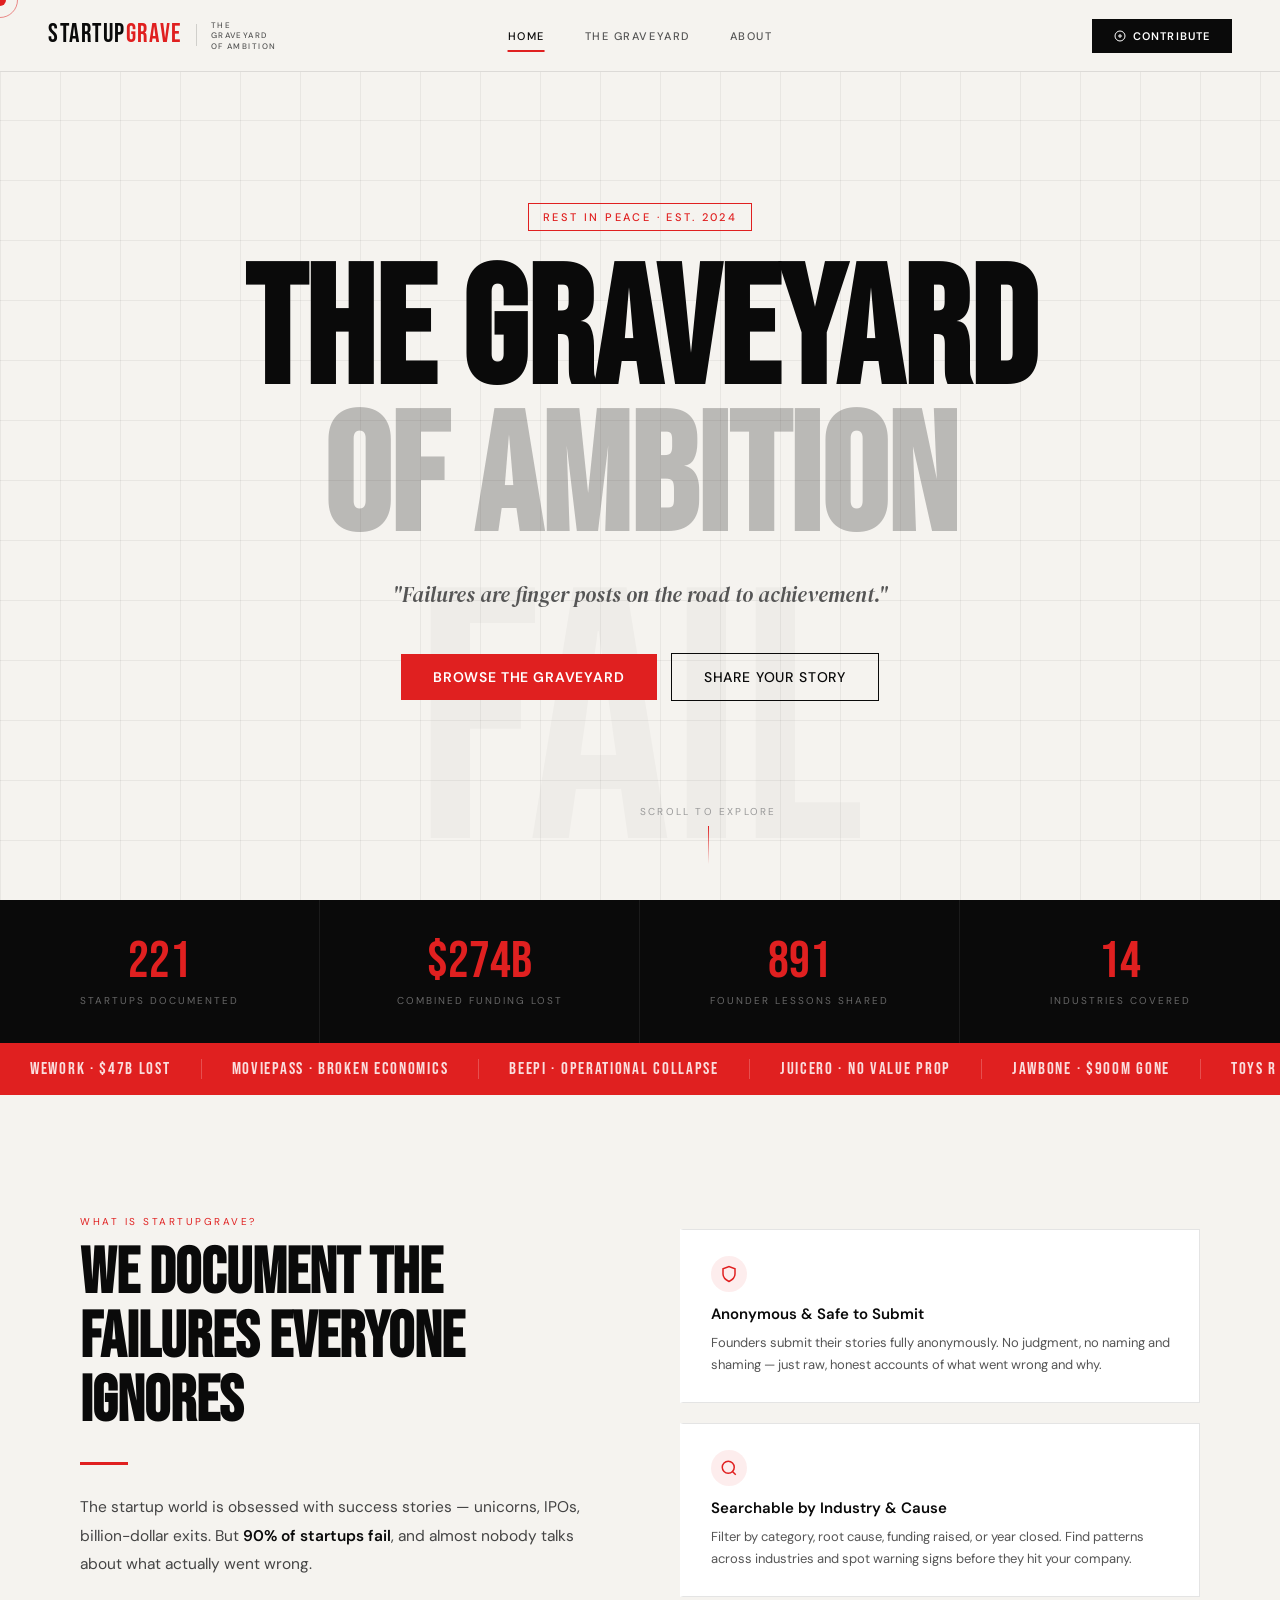
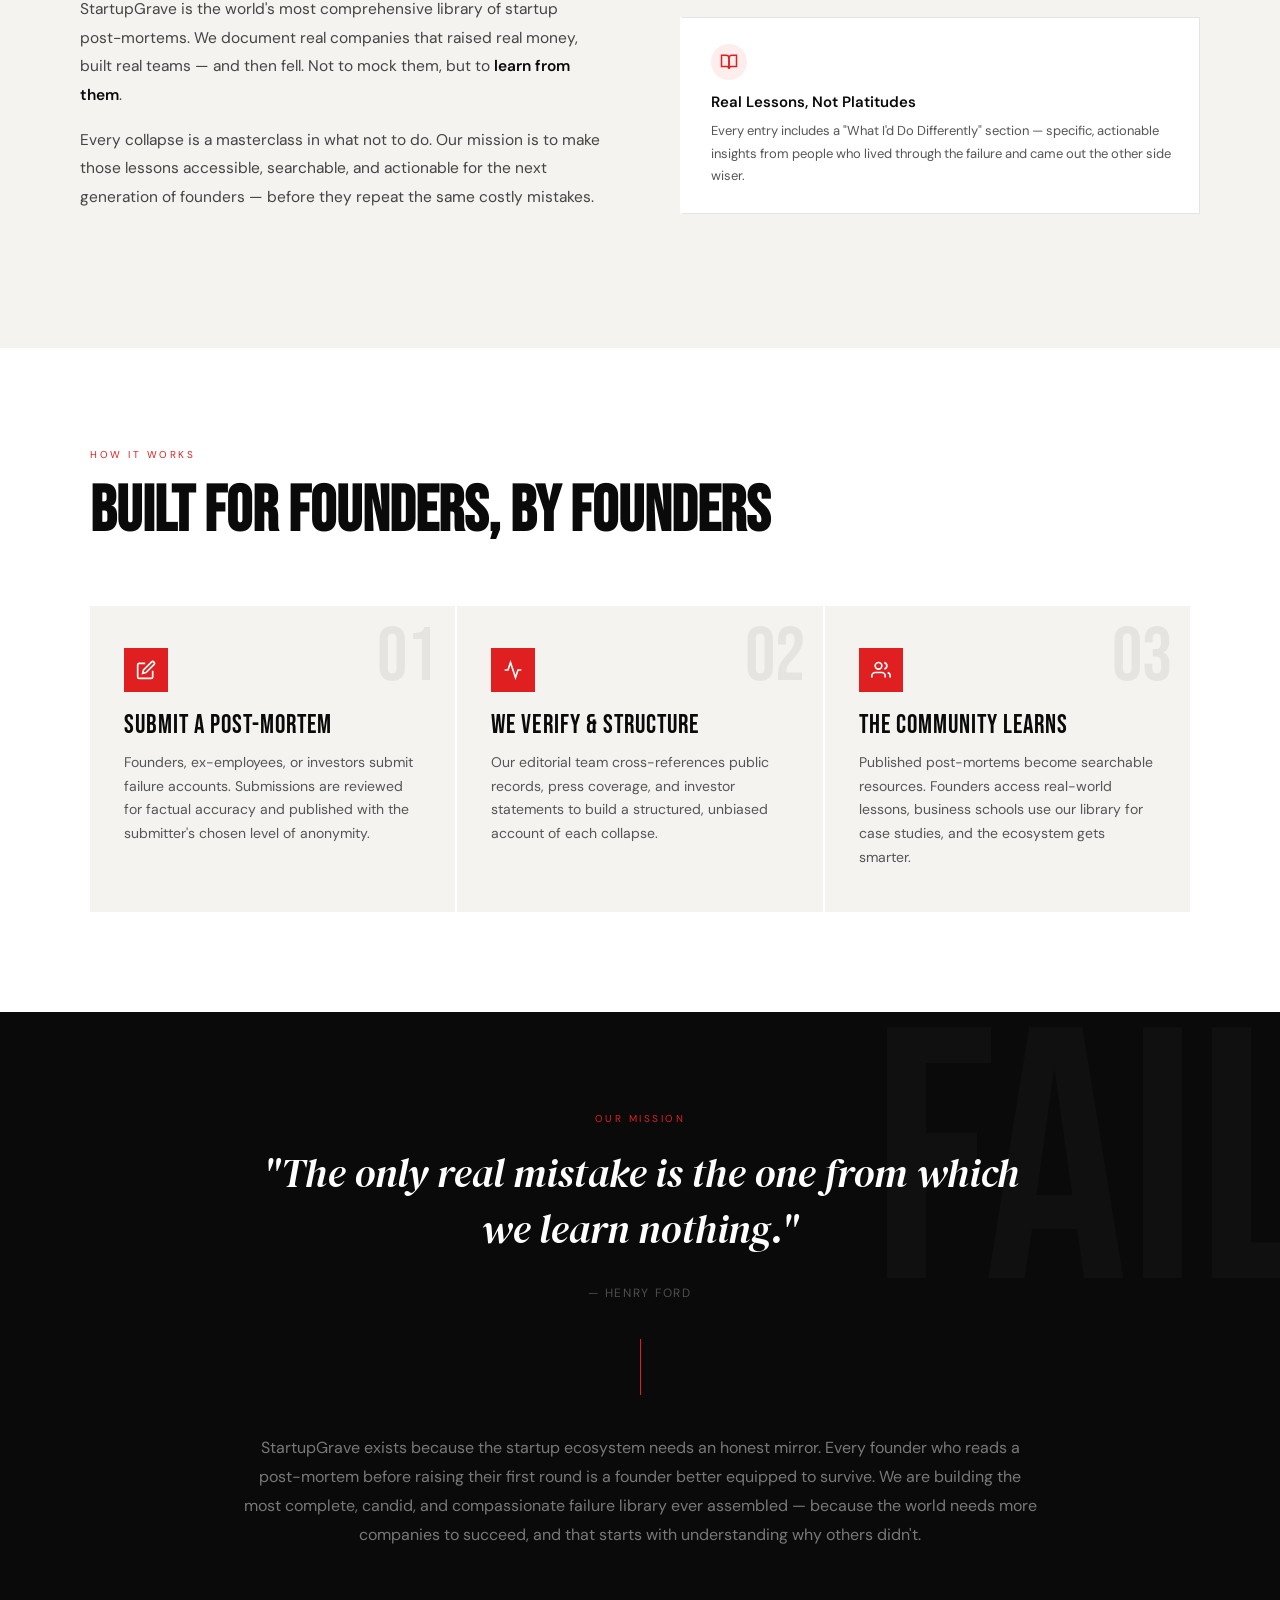
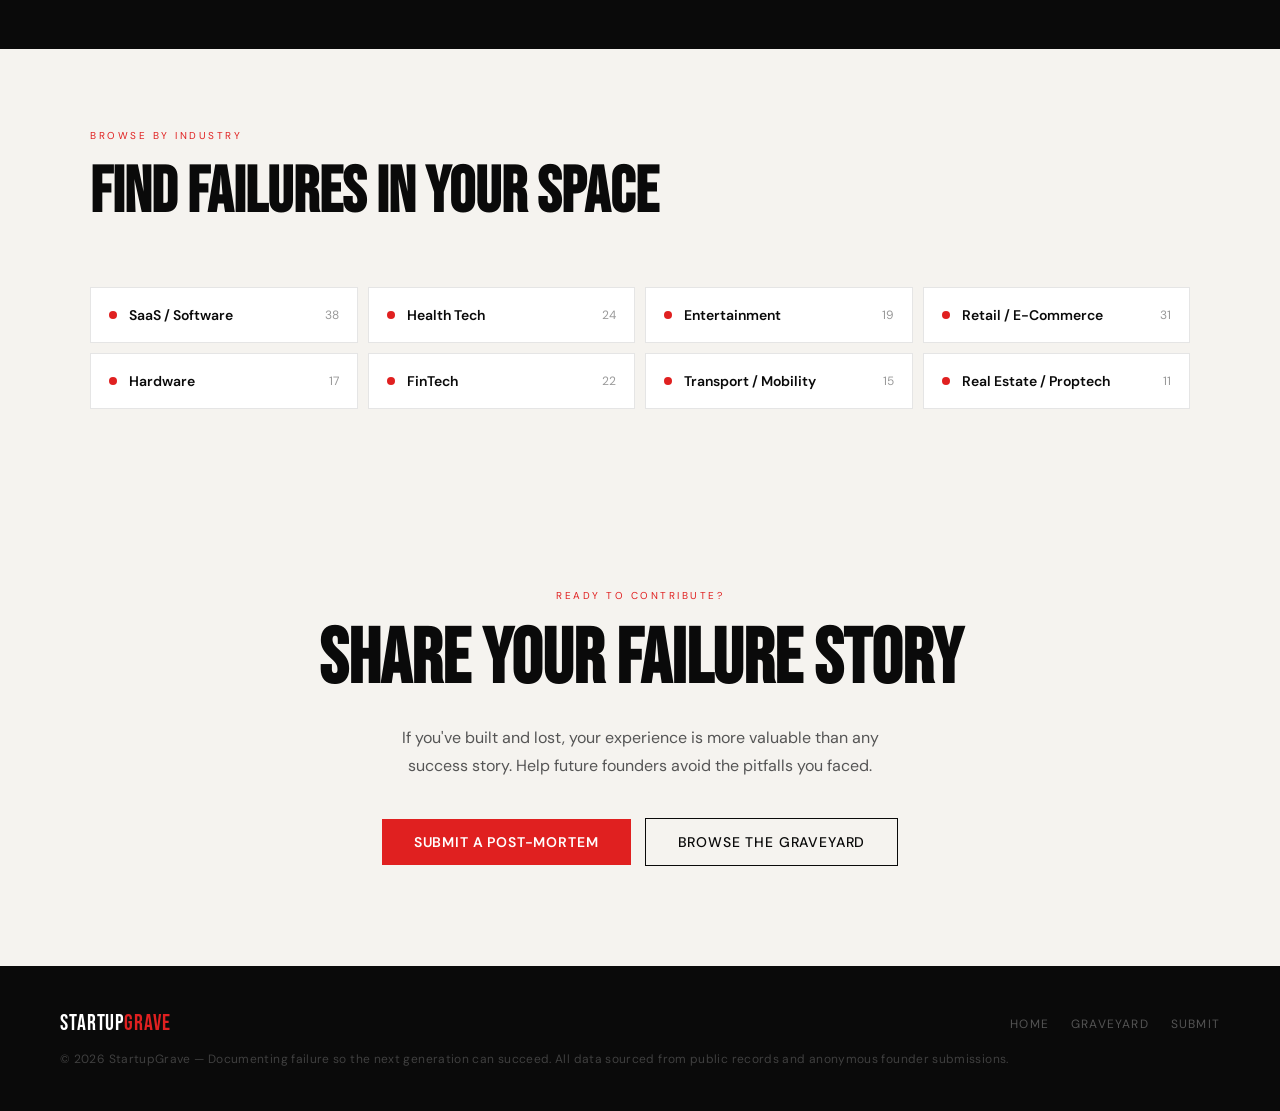
==== Testing.html @ d7c0521e "just a test commit" ====
<!-- this is testing file , this is not a actual project file code -->
<!DOCTYPE html>
<html lang="en">
<head>
<meta charset="UTF-8">
<meta name="viewport" content="width=device-width, initial-scale=1.0">
<title >StartupGrave — The Graveyard of Ambition</title>
<link rel="preconnect" href="https://fonts.googleapis.com">
<link href="https://fonts.googleapis.com/css2?family=Bebas+Neue&family=DM+Serif+Display:ital@0;1&family=DM+Sans:ital,wght@0,300;0,400;0,500;0,600;1,400&family=Syne:wght@400;600;700;800&display=swap" rel="stylesheet">
<link rel="stylesheet" href="styles.css">
</head>
<body>
<div class="cursor" id="cursor"></div>
<div class="cursor-ring" id="cursorRing"></div>

<!-- NAV OVERLAY (full-screen menu) -->
<div class="nav-overlay" id="navOverlay">
  <div class="nav-overlay-inner" style="display:grid;grid-template-columns:1fr 1fr;gap:60px;padding:100px 60px 60px;">
    <div>
      <div class="nav-overlay-links">
        <button class="nav-overlay-link active-overlay" id="navOverlayHome" onclick="navigate('home');toggleMenu()">
          <span class="nav-overlay-link-num">01</span>Home
        </button>
        <button class="nav-overlay-link" id="navOverlayGraveyard" onclick="navigate('graveyard');toggleMenu()">
          <span class="nav-overlay-link-num">02</span>The Graveyard
        </button>
        <button class="nav-overlay-link" id="navOverlayAbout" onclick="navigate('about');toggleMenu()">
          <span class="nav-overlay-link-num">03</span>About
        </button>
        <button class="nav-overlay-link" onclick="openModal();toggleMenu()">
          <span class="nav-overlay-link-num">04</span>Contribute
        </button>
      </div>
      <div class="nav-overlay-bottom" style="margin-top:40px;border-top:1px solid rgba(255,255,255,.06);padding-top:28px;flex-direction:column;align-items:flex-start;gap:16px;">
        <span class="nav-overlay-tagline">The Graveyard of Ambition · Est. 2024</span>
        <button class="nav-overlay-cta" onclick="openModal();toggleMenu()">
          <svg viewBox="0 0 24 24" stroke-width="2" width="12" height="12" fill="none" stroke="white"><circle cx="12" cy="12" r="10"/><line x1="12" y1="8" x2="12" y2="16"/><line x1="8" y1="12" x2="16" y2="12"/></svg>
          Submit a Startup
        </button>
      </div>
    </div>
    <div style="padding-top:8px;">
      <div style="font-size:9px;letter-spacing:.24em;text-transform:uppercase;color:rgba(255,255,255,.22);margin-bottom:16px;padding-bottom:10px;border-bottom:1px solid rgba(255,255,255,.06);">
        Recently Buried
      </div>
      <div id="navOverlayStartupList" style="display:flex;flex-direction:column;gap:0;"></div>
    </div>
  </div>
  <div class="nav-overlay-brand">STARTUP<br>GRAVE</div>
</div>

<!-- NAV -->
<nav id="mainNav">
  <a class="nav-logo" href="#" onclick="navigate('home');return false;">
    <div class="nav-logo-wordmark">
      <span class="wm-startup">STARTUP</span><span class="wm-grave">GRAVE</span>
    </div>
    <div class="nav-logo-sep"></div>
    <span class="nav-logo-sub">The Graveyard<br>of Ambition</span>
  </a>
  <div class="nav-links">
    <button class="nav-link active-nav" id="navHome" onclick="navigate('home')">Home</button>
    <button class="nav-link" id="navGraveyard" onclick="navigate('graveyard')">The Graveyard</button>
    <button class="nav-link" id="navAbout" onclick="navigate('about')">About</button>
  </div>
  <div class="nav-right">
    <button class="nav-cta" onclick="openModal()">
      <svg viewBox="0 0 24 24" stroke-width="2"><circle cx="12" cy="12" r="10"/><line x1="12" y1="8" x2="12" y2="16"/><line x1="8" y1="12" x2="16" y2="12"/></svg>
      Contribute
    </button>
    <button class="nav-hamburger" id="navHamburger" onclick="toggleMenu()">
      <span></span><span></span><span></span>
    </button>
  </div>
</nav>

<!-- ═══════════ HOME ═══════════ -->
<div id="home-page" class="page active">
  <section class="home-hero">
    <div class="hero-ghost">FAIL</div>
    <div class="hero-eyebrow">Rest in Peace · Est. 2024</div>
    <h1 class="hero-title">The Graveyard<br><span class="dim">of Ambition</span></h1>
    <p class="hero-subtitle">"Failures are finger posts on the road to achievement."</p>
    <div class="hero-cta-row">
      <button class="btn-primary" onclick="navigate('graveyard')">Browse the Graveyard</button>
      <button class="btn-secondary" onclick="openModal()">Share Your Story</button>
    </div>
    <div class="hero-scroll">
      <span>Scroll to explore</span>
      <div class="scroll-line"></div>
    </div>
  </section>

  <div class="stats-bar">
    <div class="stat-item"><div class="stat-num" id="c1">0</div><div class="stat-label">Startups Documented</div></div>
    <div class="stat-item"><div class="stat-num" id="c2">$0B</div><div class="stat-label">Combined Funding Lost</div></div>
    <div class="stat-item"><div class="stat-num" id="c3">0</div><div class="stat-label">Founder Lessons Shared</div></div>
    <div class="stat-item"><div class="stat-num" id="c4">0</div><div class="stat-label">Industries Covered</div></div>
  </div>

  <div class="marquee-section"><div class="marquee-track" id="marqueeTrack"></div></div>

  <section class="about-section">
    <div class="about-left">
      <div class="about-label">What is StartupGrave?</div>
      <h2 class="about-heading">We Document the Failures Everyone Ignores</h2>
      <div class="about-divider"></div>
      <div class="about-body">
        <p>The startup world is obsessed with success stories — unicorns, IPOs, billion-dollar exits. But <strong>90% of startups fail</strong>, and almost nobody talks about what actually went wrong.</p>
        <p>StartupGrave is the world's most comprehensive library of startup post-mortems. We document real companies that raised real money, built real teams — and then fell. Not to mock them, but to <strong>learn from them</strong>.</p>
        <p>Every collapse is a masterclass in what not to do. Our mission is to make those lessons accessible, searchable, and actionable for the next generation of founders — before they repeat the same costly mistakes.</p>
      </div>
    </div>
    <div class="about-right">
      <div class="about-card">
        <div class="about-card-icon"><svg viewBox="0 0 24 24" stroke-width="2"><path d="M12 22s8-4 8-10V5l-8-3-8 3v7c0 6 8 10 8 10z"/></svg></div>
        <div class="about-card-title">Anonymous &amp; Safe to Submit</div>
        <div class="about-card-text">Founders submit their stories fully anonymously. No judgment, no naming and shaming — just raw, honest accounts of what went wrong and why.</div>
      </div>
      <div class="about-card">
        <div class="about-card-icon"><svg viewBox="0 0 24 24" stroke-width="2"><circle cx="11" cy="11" r="8"/><line x1="21" y1="21" x2="16.65" y2="16.65"/></svg></div>
        <div class="about-card-title">Searchable by Industry &amp; Cause</div>
        <div class="about-card-text">Filter by category, root cause, funding raised, or year closed. Find patterns across industries and spot warning signs before they hit your company.</div>
      </div>
      <div class="about-card">
        <div class="about-card-icon"><svg viewBox="0 0 24 24" stroke-width="2"><path d="M2 3h6a4 4 0 014 4v14a3 3 0 00-3-3H2z"/><path d="M22 3h-6a4 4 0 00-4 4v14a3 3 0 013-3h7z"/></svg></div>
        <div class="about-card-title">Real Lessons, Not Platitudes</div>
        <div class="about-card-text">Every entry includes a "What I'd Do Differently" section — specific, actionable insights from people who lived through the failure and came out the other side wiser.</div>
      </div>
    </div>
  </section>

  <section class="how-section">
    <div class="how-inner">
      <div class="section-label">How It Works</div>
      <h2 class="section-title">Built for Founders, by Founders</h2>
      <div class="how-grid">
        <div class="how-step">
          <div class="how-step-num">01</div>
          <div class="how-step-icon"><svg viewBox="0 0 24 24" stroke-width="2"><path d="M11 4H4a2 2 0 00-2 2v14a2 2 0 002 2h14a2 2 0 002-2v-7"/><path d="M18.5 2.5a2.121 2.121 0 013 3L12 15l-4 1 1-4 9.5-9.5z"/></svg></div>
          <div class="how-step-title">Submit a Post-Mortem</div>
          <div class="how-step-text">Founders, ex-employees, or investors submit failure accounts. Submissions are reviewed for factual accuracy and published with the submitter's chosen level of anonymity.</div>
        </div>
        <div class="how-step">
          <div class="how-step-num">02</div>
          <div class="how-step-icon"><svg viewBox="0 0 24 24" stroke-width="2"><polyline points="22 12 18 12 15 21 9 3 6 12 2 12"/></svg></div>
          <div class="how-step-title">We Verify &amp; Structure</div>
          <div class="how-step-text">Our editorial team cross-references public records, press coverage, and investor statements to build a structured, unbiased account of each collapse.</div>
        </div>
        <div class="how-step">
          <div class="how-step-num">03</div>
          <div class="how-step-icon"><svg viewBox="0 0 24 24" stroke-width="2"><path d="M17 21v-2a4 4 0 00-4-4H5a4 4 0 00-4 4v2"/><circle cx="9" cy="7" r="4"/><path d="M23 21v-2a4 4 0 00-3-3.87M16 3.13a4 4 0 010 7.75"/></svg></div>
          <div class="how-step-title">The Community Learns</div>
          <div class="how-step-text">Published post-mortems become searchable resources. Founders access real-world lessons, business schools use our library for case studies, and the ecosystem gets smarter.</div>
        </div>
      </div>
    </div>
  </section>

  <section class="mission-section">
    <div class="mission-inner">
      <div class="mission-eyebrow">Our Mission</div>
      <p class="mission-quote">"The only real mistake is the one from which we learn nothing."</p>
      <div class="mission-attr">— Henry Ford</div>
      <div class="mission-divider"></div>
      <p class="mission-body">StartupGrave exists because the startup ecosystem needs an honest mirror. Every founder who reads a post-mortem before raising their first round is a founder better equipped to survive. We are building the most complete, candid, and compassionate failure library ever assembled — because the world needs more companies to succeed, and that starts with understanding why others didn't.</p>
    </div>
  </section>

  <section class="categories-section">
    <div class="categories-inner">
      <div class="section-label">Browse by Industry</div>
      <h2 class="section-title">Find Failures In Your Space</h2>
      <div class="categories-grid">
        <div class="cat-pill" onclick="navigate('graveyard','SaaS')"><div class="cat-dot"></div><div class="cat-pill-name">SaaS / Software</div><div class="cat-pill-count">38</div></div>
        <div class="cat-pill" onclick="navigate('graveyard','Health')"><div class="cat-dot"></div><div class="cat-pill-name">Health Tech</div><div class="cat-pill-count">24</div></div>
        <div class="cat-pill" onclick="navigate('graveyard','Entertainment')"><div class="cat-dot"></div><div class="cat-pill-name">Entertainment</div><div class="cat-pill-count">19</div></div>
        <div class="cat-pill" onclick="navigate('graveyard','Retail')"><div class="cat-dot"></div><div class="cat-pill-name">Retail / E-Commerce</div><div class="cat-pill-count">31</div></div>
        <div class="cat-pill" onclick="navigate('graveyard','Hardware')"><div class="cat-dot"></div><div class="cat-pill-name">Hardware</div><div class="cat-pill-count">17</div></div>
        <div class="cat-pill" onclick="navigate('graveyard','Finance')"><div class="cat-dot"></div><div class="cat-pill-name">FinTech</div><div class="cat-pill-count">22</div></div>
        <div class="cat-pill" onclick="navigate('graveyard','Transport')"><div class="cat-dot"></div><div class="cat-pill-name">Transport / Mobility</div><div class="cat-pill-count">15</div></div>
        <div class="cat-pill" onclick="navigate('graveyard','Real Estate')"><div class="cat-dot"></div><div class="cat-pill-name">Real Estate / Proptech</div><div class="cat-pill-count">11</div></div>
      </div>
    </div>
  </section>

  <section class="home-cta-section">
    <div class="section-label">Ready to Contribute?</div>
    <h2 class="home-cta-title">Share Your Failure Story</h2>
    <p class="home-cta-sub">If you've built and lost, your experience is more valuable than any success story. Help future founders avoid the pitfalls you faced.</p>
    <div class="home-cta-buttons">
      <button class="btn-primary" onclick="openModal()">Submit a Post-Mortem</button>
      <button class="btn-secondary" onclick="navigate('graveyard')">Browse the Graveyard</button>
    </div>
  </section>

  <footer>
    <div class="footer-logo">STARTUP<span>GRAVE</span></div>
    <div class="footer-links">
      <button class="footer-link" onclick="navigate('home')">Home</button>
      <button class="footer-link" onclick="navigate('graveyard')">Graveyard</button>
      <button class="footer-link" onclick="openModal()">Submit</button>
    </div>
    <div class="footer-copy">© 2026 StartupGrave — Documenting failure so the next generation can succeed. All data sourced from public records and anonymous founder submissions.</div>
  </footer>
</div>

<!-- ═══════════ GRAVEYARD ═══════════ -->
<div id="graveyard-page" class="page">
  <div class="graveyard-hero">
    <div class="gh-inner">
      <div class="gh-eyebrow">The Archive</div>
      <h1 class="gh-title">THE GRAVEYARD</h1>
    </div>
    <!-- Search & Filter floated right inside hero -->
    <div style="position:absolute;bottom:32px;right:60px;display:flex;align-items:center;gap:12px;z-index:2;">
      <div class="search-box" style="background:rgba(255,255,255,.07);border-color:rgba(255,255,255,.12);min-width:240px;">
        <svg viewBox="0 0 24 24" stroke-width="2" style="stroke:rgba(255,255,255,.3)"><circle cx="11" cy="11" r="8"/><line x1="21" y1="21" x2="16.65" y2="16.65"/></svg>
        <input type="text" placeholder="Search company, cause…" id="searchInput" oninput="filterCards()" style="color:white;" >
      </div>
      <select class="filter-select" id="categoryFilter" onchange="filterCards()" style="background:#1a1a1a;color:rgba(255,255,255,.7);border-color:rgba(255,255,255,.12);">
        <option value="">All Categories</option>
        <option value="Real Estate">Real Estate</option>
        <option value="Entertainment">Entertainment</option>
        <option value="Automotive">Automotive</option>
        <option value="Hardware">Hardware</option>
        <option value="Health">Health Tech</option>
        <option value="Retail">Retail</option>
        <option value="Transport">Transport</option>
        <option value="Finance">Finance</option>
        <option value="SaaS">SaaS</option>
        <option value="Social">Social Media</option>
        <option value="Food">Food Tech</option>
      </select>
      <span class="result-count" id="resultCount" style="color:rgba(255,255,255,.35);">Showing 18 entries</span>
    </div>
  </div>

  <!-- TWO-COL LIST -->
  <div class="gy-list-outer" id="graveyardListOuter">
    <!-- Rendered by JS -->
  </div>

  <footer>
    <div class="footer-logo">STARTUP<span>GRAVE</span></div>
    <div class="footer-links">
      <button class="footer-link" onclick="navigate('home')">Home</button>
      <button class="footer-link" onclick="navigate('graveyard')">Graveyard</button>
      <button class="footer-link" onclick="openModal()">Submit</button>
    </div>
    <div class="footer-copy">© 2026 StartupGrave.</div>
  </footer>
</div>

<!-- ═══════════ ABOUT ═══════════ -->
<div id="about-page" class="page">

  <!-- HERO -->
  <section class="ab-hero">
    <div class="ab-hero-grid"></div>
    <div class="ab-hero-glow"></div>
    <div class="ab-hero-ghost">FAIL</div>
    <div class="ab-hero-content">
      <div class="ab-hero-eyebrow">Est. 2024 · Open Archive</div>
      <h1 class="ab-hero-title">ABOUT<br><span class="ab-dim">STARTUP</span><br>GRAVE</h1>
      <p class="ab-hero-sub">"The graveyard of ambition is also the library of wisdom. Every failure contains a lesson no business school will teach you."</p>
      <div class="ab-hero-divider"></div>
    </div>
  </section>

  <!-- MISSION -->
  <section>
    <div class="ab-mission">
      <div class="ab-mission-left">
        <div class="ab-mission-label">Our Mission</div>
        <h2 class="ab-mission-title">WHY WE DOCUMENT FAILURE</h2>
        <div class="ab-mission-bar"></div>
        <div class="ab-mission-text">
          <p>Every year, thousands of startups raise hundreds of millions of dollars, hire brilliant people, and pursue audacious visions — and then quietly disappear. Their stories are told in press releases and post-mortems that vanish into the internet, leaving the next generation of founders to repeat the same fatal mistakes.</p>
          <p><strong>StartupGrave exists to change that.</strong> We believe that failure is the most undervalued asset in the startup ecosystem. The lessons embedded in each collapse — the governance failures, the unit economics blindspots, the timing miscalculations — are worth more than any MBA curriculum.</p>
          <p>We are not here to mock the fallen. We are here to honour them with the only tribute that matters: <strong>making sure their mistakes are never repeated.</strong></p>
        </div>
      </div>
      <div class="ab-mission-right">
        <div class="ab-mission-card" id="abmc-1">
          <div class="ab-mc-icon"><svg viewBox="0 0 24 24"><path d="M22 11.08V12a10 10 0 11-5.93-9.14"/><polyline points="22 4 12 14.01 9 11.01"/></svg></div>
          <div class="ab-mc-title">Radical Transparency</div>
          <div class="ab-mc-text">We publish what really happened — not the sanitised version. Real mistakes, real consequences, real lessons.</div>
        </div>
        <div class="ab-mission-card" id="abmc-2">
          <div class="ab-mc-icon"><svg viewBox="0 0 24 24"><path d="M12 22s8-4 8-10V5l-8-3-8 3v7c0 6 8 10 8 10z"/></svg></div>
          <div class="ab-mc-title">Anonymity First</div>
          <div class="ab-mc-text">Founders, employees and investors can submit stories completely anonymously. No names, no blame — just truth.</div>
        </div>
        <div class="ab-mission-card" id="abmc-3">
          <div class="ab-mc-icon"><svg viewBox="0 0 24 24"><circle cx="12" cy="12" r="10"/><line x1="2" y1="12" x2="22" y2="12"/><path d="M12 2a15.3 15.3 0 010 20M12 2a15.3 15.3 0 000 20"/></svg></div>
          <div class="ab-mc-title">Open to All</div>
          <div class="ab-mc-text">This archive belongs to the founder community. Free to read, free to contribute, forever.</div>
        </div>
      </div>
    </div>
  </section>

  <!-- NUMBERS -->
  <section class="ab-numbers">
    <div class="ab-numbers-inner">
      <div class="ab-numbers-header">
        <div class="ab-numbers-eyebrow">The Scale of Failure</div>
        <div class="ab-numbers-title">The Graveyard in Numbers</div>
      </div>
      <div class="ab-numbers-grid">
        <div class="ab-num-card" id="abnum-1">
          <div class="ab-num-value" id="abN1">0</div>
          <div class="ab-num-label">Companies Documented</div>
          <div class="ab-num-sub">and counting</div>
        </div>
        <div class="ab-num-card" id="abnum-2">
          <div class="ab-num-value">$<span id="abN2">0</span>B</div>
          <div class="ab-num-label">Combined Capital Lost</div>
          <div class="ab-num-sub">investor & founder capital</div>
        </div>
        <div class="ab-num-card" id="abnum-3">
          <div class="ab-num-value" id="abN3">0</div>
          <div class="ab-num-label">Lessons Extracted</div>
          <div class="ab-num-sub">from every postmortem</div>
        </div>
        <div class="ab-num-card" id="abnum-4">
          <div class="ab-num-value" id="abN4">0</div>
          <div class="ab-num-label">Industries Covered</div>
          <div class="ab-num-sub">from SaaS to hardware</div>
        </div>
      </div>
    </div>
  </section>

  <!-- HOW IT WORKS -->
  <section class="ab-how">
    <div class="ab-how-inner">
      <div class="ab-how-header">
        <div class="ab-how-eyebrow">The Process</div>
        <div class="ab-how-title">How We Work</div>
      </div>
      <div class="ab-how-grid">
        <div class="ab-how-step" id="abhow-1">
          <div class="ab-how-step-num">01</div>
          <div class="ab-how-step-icon"><svg viewBox="0 0 24 24"><path d="M11 4H4a2 2 0 00-2 2v14a2 2 0 002 2h14a2 2 0 002-2v-7"/><path d="M18.5 2.5a2.121 2.121 0 013 3L12 15l-4 1 1-4 9.5-9.5z"/></svg></div>
          <div class="ab-how-step-title">Submit a Story</div>
          <div class="ab-how-step-text">Founders, employees, and investors submit failure stories through our anonymous intake form. No attribution required — only honesty.</div>
        </div>
        <div class="ab-how-step" id="abhow-2">
          <div class="ab-how-step-num">02</div>
          <div class="ab-how-step-icon"><svg viewBox="0 0 24 24"><circle cx="11" cy="11" r="8"/><line x1="21" y1="21" x2="16.65" y2="16.65"/></svg></div>
          <div class="ab-how-step-title">Research & Verify</div>
          <div class="ab-how-step-text">We cross-reference submissions against public records, SEC filings, news archives, and court documents to build an accurate picture.</div>
        </div>
        <div class="ab-how-step" id="abhow-3">
          <div class="ab-how-step-num">03</div>
          <div class="ab-how-step-icon"><svg viewBox="0 0 24 24"><path d="M17 21v-2a4 4 0 00-4-4H5a4 4 0 00-4 4v2"/><circle cx="9" cy="7" r="4"/><path d="M23 21v-2a4 4 0 00-3-3.87M16 3.13a4 4 0 010 7.75"/></svg></div>
          <div class="ab-how-step-title">Publish & Preserve</div>
          <div class="ab-how-step-text">Every entry is structured around The Hype, The Mistake, and What I'd Do Differently — so every lesson is extractable and actionable.</div>
        </div>
      </div>
    </div>
  </section>

  <!-- MANIFESTO -->
  <section class="ab-manifesto">
    <div class="ab-manifesto-inner">
      <div class="ab-manifesto-eyebrow">The Manifesto</div>
      <div class="ab-manifesto-quote" id="abManifesto1">
        "Failures are finger posts on the road to achievement. Every headstone in this graveyard marks a path someone walked so you don't have to walk it blindly."
      </div>
      <div class="ab-manifesto-divider"></div>
      <div class="ab-manifesto-body" id="abManifesto2">
        We live in a culture that celebrates the unicorn and erases the carcass. TechCrunch writes about the billion-dollar raise; nobody writes the obituary. <strong>We write the obituary.</strong> Not to punish those who tried, but because every cautionary tale is worth more than a thousand success stories to the next founder staring at a pitch deck at midnight. The startup graveyard is not a place of shame. <strong>It is a library. Use it.</strong>
      </div>
    </div>
  </section>

  <!-- VALUES -->
  <section class="ab-values">
    <div class="ab-values-inner">
      <div class="ab-values-header">
        <div>
          <div class="ab-values-eyebrow">What We Stand For</div>
          <div class="ab-values-title">Our Values</div>
        </div>
      </div>
      <div class="ab-values-grid">
        <div class="ab-value-item" id="abval-1">
          <div class="ab-value-num">01</div>
          <div class="ab-value-content">
            <div class="ab-value-title">Failure Is Data</div>
            <div class="ab-value-text">Every collapse contains signal. We treat each failure as a structured dataset — extracting root causes, patterns, and preventable decisions that others can learn from.</div>
          </div>
        </div>
        <div class="ab-value-item" id="abval-2">
          <div class="ab-value-num">02</div>
          <div class="ab-value-content">
            <div class="ab-value-title">No Shame, Only Lessons</div>
            <div class="ab-value-text">We never mock the fallen. Trying and failing is the most honourable thing a founder can do. We document without judgement and preserve without malice.</div>
          </div>
        </div>
        <div class="ab-value-item" id="abval-3">
          <div class="ab-value-num">03</div>
          <div class="ab-value-content">
            <div class="ab-value-title">Radical Honesty</div>
            <div class="ab-value-text">Sanitised post-mortems help nobody. We push past the press release narrative to the actual sequence of decisions that led to the end. Uncomfortable truths included.</div>
          </div>
        </div>
        <div class="ab-value-item" id="abval-4">
          <div class="ab-value-num">04</div>
          <div class="ab-value-content">
            <div class="ab-value-title">Community Owned</div>
            <div class="ab-value-text">This archive is built by the community it serves. Founders, operators, and investors who lived through these stories are its most important contributors.</div>
          </div>
        </div>
      </div>
    </div>
  </section>

  <!-- CTA -->
  <section class="ab-cta">
    <div class="ab-cta-eyebrow">Join the Archive</div>
    <h2 class="ab-cta-title" id="abCta">KNOW A<br>STORY?</h2>
    <p class="ab-cta-sub">Every failure deserves to be documented. Submit anonymously and help the next generation of founders learn before they burn.</p>
    <div class="ab-cta-buttons">
      <button class="btn-primary" onclick="openModal()">Submit a Failure</button>
      <button class="btn-secondary" onclick="navigate('graveyard')">Browse the Graveyard</button>
    </div>
  </section>

  <footer>
    <div class="footer-logo">STARTUP<span>GRAVE</span></div>
    <div class="footer-links">
      <button class="footer-link" onclick="navigate('home')">Home</button>
      <button class="footer-link" onclick="navigate('graveyard')">Graveyard</button>
      <button class="footer-link" onclick="navigate('about')">About</button>
    </div>
    <div class="footer-copy">© 2026 StartupGrave.</div>
  </footer>
</div>

<!-- ═══════════ DETAIL ═══════════ -->
<div id="detail-page" class="page">
  <div id="detail-progress"></div>
  <div id="detailHero"></div>
  <div id="detailBody"></div>
  <section class="dh-related" id="detailRelated" style="display:none"></section>
  <footer>
    <div class="footer-logo">STARTUP<span>GRAVE</span></div>
    <div class="footer-links">
      <button class="footer-link" onclick="navigate('home')">Home</button>
      <button class="footer-link" onclick="navigate('graveyard')">Graveyard</button>
      <button class="footer-link" onclick="openModal()">Submit</button>
    </div>
    <div class="footer-copy">© 2026 StartupGrave — Documenting failure so the next generation can succeed.</div>
  </footer>
</div>

<!-- MODAL -->
<div class="modal-overlay" id="modalOverlay" onclick="closeModalOut(event)">
  <div class="modal">
    <button class="modal-close" onclick="closeModal()">✕</button>
    <div class="modal-eyebrow">Anonymous · Verified · Published</div>
    <h2 class="modal-title">Submit a Failure</h2>
    <p class="modal-sub">Help the next generation of founders learn. All submissions can be fully anonymous.</p>
    <div class="form-group"><label class="form-label">Company Name</label><input type="text" class="form-input" placeholder="e.g. MyCoolStartup"></div>
    <div class="form-group"><label class="form-label">Industry</label>
      <select class="form-input"><option>Select category…</option><option>SaaS / Software</option><option>E-Commerce</option><option>Health Tech</option><option>FinTech</option><option>Hardware</option><option>Consumer</option><option>Other</option></select>
    </div>
    <div class="form-group"><label class="form-label">Founded → Closed</label><input type="text" class="form-input" placeholder="e.g. 2018 — 2022"></div>
    <div class="form-group"><label class="form-label">The Hype — What did you promise?</label><textarea class="form-textarea" placeholder="What was the vision?"></textarea></div>
    <div class="form-group"><label class="form-label">The Mistake — What went wrong?</label><textarea class="form-textarea" placeholder="What were the critical errors?"></textarea></div>
    <div class="form-group"><label class="form-label">What I'd Do Differently</label><textarea class="form-textarea" placeholder="Your wisdom for the next founder…"></textarea></div>
    <div class="form-group"><label class="form-anon"><input type="checkbox" checked> Submit anonymously</label></div>
    <button class="form-submit" onclick="submitForm()">Submit to the Graveyard</button>
  </div>
</div>
<script src="script.js"></script>
</body>
</html>
<!-- git commit test comment mann -->
---- styles.css ----
*,
*::before,
*::after {
    margin: 0;
    padding: 0;
    box-sizing: border-box;
}

:root {
    --red: #E02020;
    --black: #0A0A0A;
    --charcoal: #1E1E1E;
    --gray-dark: #2A2A2A;
    --gray: #555;
    --gray-light: #999;
    --off-white: #F5F3EF;
    --white: #FFFFFF;
    --border: rgba(0, 0, 0, 0.1);
}

html {
    scroll-behavior: smooth;
}

body {
    font-family: 'DM Sans', sans-serif;
    background: var(--off-white);
    color: var(--black);
    overflow-x: hidden;
    cursor: none;
}

/* CURSOR */
.cursor {
    position: fixed;
    width: 12px;
    height: 12px;
    background: var(--red);
    border-radius: 50%;
    pointer-events: none;
    z-index: 9999;
    transform: translate(-50%, -50%);
    transition: width .2s, height .2s;
}

.cursor-ring {
    position: fixed;
    width: 36px;
    height: 36px;
    border: 1.5px solid var(--red);
    border-radius: 50%;
    pointer-events: none;
    z-index: 9998;
    transform: translate(-50%, -50%);
    opacity: .5;
    transition: width .3s, height .3s, opacity .3s;
}

.cursor.hovered {
    width: 8px;
    height: 8px;
}

.cursor-ring.hovered {
    width: 52px;
    height: 52px;
    opacity: .22;
}

/* PAGES */
.page {
    display: none;
    min-height: 100vh;
}

.page.active {
    display: block;
}

.page-enter {
    animation: pgIn .6s cubic-bezier(.16, 1, .3, 1) forwards;
}

.page-exit {
    animation: pgOut .32s ease forwards;
}

@keyframes pgIn {
    from {
        opacity: 0;
        transform: translateY(26px)
    }

    to {
        opacity: 1;
        transform: translateY(0)
    }
}

@keyframes pgOut {
    from {
        opacity: 1;
        transform: translateY(0)
    }

    to {
        opacity: 0;
        transform: translateY(-14px)
    }
}

@keyframes fadeUp {
    from {
        opacity: 0;
        transform: translateY(20px)
    }

    to {
        opacity: 1;
        transform: translateY(0)
    }
}

@keyframes cardIn {
    from {
        opacity: 0;
        transform: translateY(16px)
    }

    to {
        opacity: 1;
        transform: translateY(0)
    }
}

/* NAV */
nav {
    position: fixed;
    top: 0;
    left: 0;
    right: 0;
    z-index: 200;
    height: 72px;
    padding: 0 48px;
    display: flex;
    align-items: center;
    justify-content: space-between;
    background: rgba(245, 243, 239, .97);
    backdrop-filter: blur(24px);
    border-bottom: 1px solid var(--border);
    transition: background 0.3s, box-shadow 0.3s;
}

nav.scrolled {
    box-shadow: 0 4px 32px rgba(0, 0, 0, .07);
}

/* LOGO */
.nav-logo {
    display: flex;
    align-items: center;
    gap: 0;
    text-decoration: none;
    cursor: none;
}

.nav-logo-wordmark {
    display: flex;
    align-items: baseline;
    gap: 0;
    font-family: 'Bebas Neue', sans-serif;
    font-size: 26px;
    letter-spacing: .06em;
    line-height: 1;
}

.nav-logo-wordmark .wm-startup {
    color: var(--black);
}

.nav-logo-wordmark .wm-grave {
    color: var(--red);
}

.nav-logo-sep {
    width: 1px;
    height: 22px;
    background: rgba(0, 0, 0, .15);
    margin: 0 14px;
    align-self: center;
}

.nav-logo-sub {
    font-size: 8px;
    letter-spacing: .18em;
    text-transform: uppercase;
    color: var(--gray);
    font-family: 'DM Sans', sans-serif;
    font-weight: 500;
    line-height: 1.3;
    max-width: 80px;
}

/* CENTER NAV LINKS */
.nav-links {
    display: flex;
    align-items: center;
    gap: 0;
    position: absolute;
    left: 50%;
    transform: translateX(-50%);
}

.nav-link {
    font-size: 11px;
    letter-spacing: .14em;
    text-transform: uppercase;
    color: var(--gray);
    font-weight: 500;
    cursor: none;
    background: none;
    border: none;
    font-family: 'DM Sans', sans-serif;
    transition: color .2s;
    padding: 8px 20px;
    position: relative;
}

.nav-link::after {
    content: '';
    position: absolute;
    bottom: -1px;
    left: 20px;
    right: 20px;
    height: 2px;
    background: var(--red);
    transform: scaleX(0);
    transition: transform .25s cubic-bezier(.16, 1, .3, 1);
}

.nav-link:hover {
    color: var(--black);
}

.nav-link:hover::after {
    transform: scaleX(1);
}

.nav-link.active-nav {
    color: var(--black);
}

.nav-link.active-nav::after {
    transform: scaleX(1);
}

/* RIGHT SIDE */
.nav-right {
    display: flex;
    align-items: center;
    gap: 16px;
}

.nav-cta {
    display: flex;
    align-items: center;
    gap: 7px;
    padding: 10px 22px;
    background: var(--black);
    color: white;
    border: none;
    font-family: 'DM Sans', sans-serif;
    font-size: 11px;
    font-weight: 600;
    letter-spacing: .1em;
    text-transform: uppercase;
    cursor: none;
    transition: background .2s;
}

.nav-cta:hover {
    background: var(--red);
}

.nav-cta svg {
    width: 12px;
    height: 12px;
    stroke: white;
    fill: none;
}

/* HAMBURGER */
.nav-hamburger {
    display: none;
    flex-direction: column;
    gap: 5px;
    cursor: none;
    background: none;
    border: none;
    padding: 8px;
}

.nav-hamburger span {
    display: block;
    width: 24px;
    height: 1.5px;
    background: var(--black);
    transition: transform .35s cubic-bezier(.16, 1, .3, 1), opacity .25s;
    transform-origin: center;
}

.nav-hamburger.open span:nth-child(1) {
    transform: translateY(6.5px) rotate(45deg);
}

.nav-hamburger.open span:nth-child(2) {
    opacity: 0;
    transform: scaleX(0);
}

.nav-hamburger.open span:nth-child(3) {
    transform: translateY(-6.5px) rotate(-45deg);
}

/* FULLSCREEN MENU OVERLAY */
.nav-overlay {
    position: fixed;
    inset: 0;
    z-index: 190;
    background: var(--black);
    clip-path: circle(0% at calc(100% - 72px) 36px);
    transition: clip-path .7s cubic-bezier(.16, 1, .3, 1);
    pointer-events: none;
    display: flex;
    flex-direction: column;
}

.nav-overlay.open {
    clip-path: circle(150% at calc(100% - 72px) 36px);
    pointer-events: all;
}

.nav-overlay-inner {
    flex: 1;
    display: flex;
    flex-direction: column;
    padding: 100px 60px 60px;
    justify-content: space-between;
}

.nav-overlay-brand {
    font-family: 'Bebas Neue', sans-serif;
    font-size: clamp(60px, 12vw, 130px);
    line-height: .9;
    letter-spacing: .03em;
    color: rgba(255, 255, 255, .06);
    user-select: none;
    pointer-events: none;
    position: absolute;
    bottom: 40px;
    right: 50px;
}

.nav-overlay-links {
    display: flex;
    flex-direction: column;
    gap: 0;
}

.nav-overlay-link {
    font-family: 'Bebas Neue', sans-serif;
    font-size: clamp(52px, 8vw, 96px);
    letter-spacing: .03em;
    line-height: 1;
    color: rgba(255, 255, 255, .15);
    background: none;
    border: none;
    font-family: 'Bebas Neue', sans-serif;
    cursor: none;
    text-align: left;
    padding: 16px 0;
    border-bottom: 1px solid rgba(255, 255, 255, .05);
    transition: color .25s, padding-left .3s cubic-bezier(.16, 1, .3, 1);
    display: flex;
    align-items: center;
    gap: 20px;
    position: relative;
    overflow: hidden;
}

.nav-overlay-link:last-child {
    border-bottom: none;
}

.nav-overlay-link::before {
    content: '';
    position: absolute;
    left: 0;
    top: 0;
    bottom: 0;
    width: 0;
    background: var(--red);
    transition: width .4s cubic-bezier(.16, 1, .3, 1);
    z-index: -1;
}

.nav-overlay-link:hover {
    color: white;
    padding-left: 20px;
}

.nav-overlay-link:hover::before {
    width: 5px;
}

.nav-overlay-link.active-overlay {
    color: white;
}

.nav-overlay-link.active-overlay::before {
    width: 5px;
}

.nav-overlay-link-num {
    font-size: 11px;
    letter-spacing: .2em;
    color: var(--red);
    font-family: 'DM Sans', sans-serif;
    font-weight: 600;
    opacity: 0;
    transition: opacity .25s;
}

.nav-overlay-link:hover .nav-overlay-link-num,
.nav-overlay-link.active-overlay .nav-overlay-link-num {
    opacity: 1;
}

.nav-overlay-bottom {
    display: flex;
    align-items: center;
    justify-content: space-between;
    border-top: 1px solid rgba(255, 255, 255, .06);
    padding-top: 28px;
    flex-wrap: wrap;
    gap: 14px;
}

.nav-overlay-tagline {
    font-family: 'DM Serif Display', serif;
    font-style: italic;
    font-size: 14px;
    color: rgba(255, 255, 255, .25);
}

.nav-overlay-cta {
    display: flex;
    align-items: center;
    gap: 8px;
    padding: 12px 28px;
    background: var(--red);
    color: white;
    border: none;
    font-family: 'DM Sans', sans-serif;
    font-size: 11px;
    font-weight: 600;
    letter-spacing: .12em;
    text-transform: uppercase;
    cursor: none;
}

/* === HOME === */
.home-hero {
    min-height: 100vh;
    display: flex;
    flex-direction: column;
    align-items: center;
    justify-content: center;
    padding: 64px 40px 60px;
    position: relative;
    overflow: hidden;
    background: var(--off-white);
}

.home-hero::before {
    content: '';
    position: absolute;
    inset: 0;
    background-image: linear-gradient(rgba(0, 0, 0, .055) 1px, transparent 1px), linear-gradient(90deg, rgba(0, 0, 0, .055) 1px, transparent 1px);
    background-size: 60px 60px;
    pointer-events: none;
}

.hero-ghost {
    position: absolute;
    bottom: -10px;
    left: 50%;
    transform: translateX(-50%);
    font-family: 'Bebas Neue', sans-serif;
    font-size: 28vw;
    color: rgba(0, 0, 0, .028);
    white-space: nowrap;
    pointer-events: none;
    user-select: none;
    line-height: 1;
}

.hero-eyebrow {
    font-size: 11px;
    font-weight: 500;
    letter-spacing: .22em;
    text-transform: uppercase;
    color: var(--red);
    border: 1px solid var(--red);
    padding: 6px 14px;
    margin-bottom: 30px;
    opacity: 0;
    animation: fadeUp .8s .3s forwards;
    position: relative;
    z-index: 1;
}

.hero-title {
    font-family: 'Bebas Neue', sans-serif;
    font-size: clamp(76px, 13vw, 190px);
    line-height: .88;
    text-align: center;
    color: var(--black);
    opacity: 0;
    animation: fadeUp .9s .5s forwards;
    position: relative;
    z-index: 1;
}

.hero-title .dim {
    color: rgba(10, 10, 10, .25);
}

.hero-subtitle {
    font-family: 'DM Serif Display', serif;
    font-style: italic;
    font-size: clamp(15px, 2.2vw, 21px);
    color: var(--gray);
    margin-top: 26px;
    text-align: center;
    opacity: 0;
    animation: fadeUp .8s .7s forwards;
    position: relative;
    z-index: 1;
}

.hero-cta-row {
    display: flex;
    align-items: center;
    gap: 14px;
    margin-top: 44px;
    opacity: 0;
    animation: fadeUp .8s .9s forwards;
    position: relative;
    z-index: 1;
    flex-wrap: wrap;
    justify-content: center;
}

.btn-primary {
    padding: 14px 32px;
    background: var(--red);
    color: white;
    border: none;
    font-family: 'DM Sans', sans-serif;
    font-size: 14px;
    font-weight: 600;
    letter-spacing: .06em;
    text-transform: uppercase;
    cursor: none;
    transition: background .2s, transform .2s;
}

.btn-primary:hover {
    background: #c01818;
    transform: translateY(-2px);
}

.btn-secondary {
    padding: 14px 32px;
    background: transparent;
    color: var(--black);
    border: 1.5px solid var(--black);
    font-family: 'DM Sans', sans-serif;
    font-size: 14px;
    font-weight: 500;
    letter-spacing: .06em;
    text-transform: uppercase;
    cursor: none;
    transition: all .2s;
}

.btn-secondary:hover {
    background: var(--black);
    color: white;
}

.hero-scroll {
    position: absolute;
    bottom: 36px;
    left: 50%;
    transform: translateX(-50%);
    display: flex;
    flex-direction: column;
    align-items: center;
    gap: 8px;
    opacity: 0;
    animation: fadeUp .8s 1.2s forwards;
}

.hero-scroll span {
    font-size: 10px;
    letter-spacing: .22em;
    text-transform: uppercase;
    color: var(--gray-light);
}

.scroll-line {
    width: 1px;
    height: 38px;
    background: linear-gradient(to bottom, var(--red), transparent);
    animation: pulse 2s infinite;
}

@keyframes pulse {

    0%,
    100% {
        opacity: 1
    }

    50% {
        opacity: .3
    }
}

/* STATS BAR */
.stats-bar {
    background: var(--black);
    display: grid;
    grid-template-columns: repeat(4, 1fr);
}

.stat-item {
    padding: 36px 28px;
    border-right: 1px solid rgba(255, 255, 255, .07);
    text-align: center;
    position: relative;
    overflow: hidden;
    transition: background .3s;
}

.stat-item:last-child {
    border-right: none;
}

.stat-item::after {
    content: '';
    position: absolute;
    bottom: 0;
    left: 0;
    right: 0;
    height: 2px;
    background: var(--red);
    transform: scaleX(0);
    transition: transform .4s;
}

.stat-item:hover::after {
    transform: scaleX(1);
}

.stat-num {
    font-family: 'Bebas Neue', sans-serif;
    font-size: 52px;
    color: var(--red);
    line-height: 1;
}

.stat-label {
    font-size: 10px;
    letter-spacing: .2em;
    text-transform: uppercase;
    color: rgba(255, 255, 255, .38);
    margin-top: 6px;
}

/* MARQUEE */
.marquee-section {
    background: var(--red);
    padding: 16px 0;
    overflow: hidden;
}

.marquee-track {
    display: flex;
    animation: marquee 22s linear infinite;
    white-space: nowrap;
}

.marquee-item {
    font-family: 'Bebas Neue', sans-serif;
    font-size: 17px;
    color: white;
    letter-spacing: .1em;
    padding: 0 30px;
    opacity: .85;
    border-right: 1px solid rgba(255, 255, 255, .25);
    flex-shrink: 0;
}

@keyframes marquee {
    from {
        transform: translateX(0)
    }

    to {
        transform: translateX(-50%)
    }
}

/* ABOUT */
.about-section {
    padding: 120px 80px;
    max-width: 1280px;
    margin: 0 auto;
    display: grid;
    grid-template-columns: 1fr 1fr;
    gap: 80px;
    align-items: center;
}

.about-label {
    font-size: 10px;
    letter-spacing: .25em;
    text-transform: uppercase;
    color: var(--red);
    margin-bottom: 14px;
}

.about-heading {
    font-family: 'Bebas Neue', sans-serif;
    font-size: clamp(46px, 5vw, 70px);
    line-height: 1.0;
    margin-bottom: 26px;
}

.about-divider {
    width: 48px;
    height: 3px;
    background: var(--red);
    margin: 28px 0;
}

.about-body {
    font-size: 15.5px;
    line-height: 1.85;
    color: #444;
}

.about-body p {
    margin-bottom: 16px;
}

.about-body strong {
    color: var(--black);
    font-weight: 600;
}

.about-right {
    display: flex;
    flex-direction: column;
    gap: 20px;
}

.about-card {
    background: white;
    border: 1px solid var(--border);
    padding: 26px 28px;
    border-left: 3px solid transparent;
    transition: border-color .3s, transform .3s, box-shadow .3s;
}

.about-card:hover {
    border-left-color: var(--red);
    transform: translateX(6px);
    box-shadow: 0 8px 32px rgba(0, 0, 0, .06);
}

.about-card-icon {
    width: 36px;
    height: 36px;
    background: rgba(224, 32, 32, .08);
    border-radius: 50%;
    display: flex;
    align-items: center;
    justify-content: center;
    margin-bottom: 12px;
}

.about-card-icon svg {
    width: 18px;
    height: 18px;
    stroke: var(--red);
    fill: none;
}

.about-card-title {
    font-weight: 600;
    font-size: 15px;
    margin-bottom: 8px;
}

.about-card-text {
    font-size: 13px;
    color: var(--gray);
    line-height: 1.7;
}

/* HOW IT WORKS */
.how-section {
    background: white;
    padding: 100px 80px;
}

.how-inner {
    max-width: 1100px;
    margin: 0 auto;
}

.section-label {
    font-size: 10px;
    letter-spacing: .25em;
    text-transform: uppercase;
    color: var(--red);
    margin-bottom: 12px;
}

.section-title {
    font-family: 'Bebas Neue', sans-serif;
    font-size: clamp(44px, 5vw, 64px);
    margin-bottom: 56px;
}

.how-grid {
    display: grid;
    grid-template-columns: repeat(3, 1fr);
    gap: 2px;
}

.how-step {
    padding: 42px 34px;
    background: var(--off-white);
    position: relative;
    overflow: hidden;
    transition: background .3s;
}

.how-step:hover {
    background: var(--black);
}

.how-step-num {
    font-family: 'Bebas Neue', sans-serif;
    font-size: 76px;
    color: rgba(0, 0, 0, .06);
    line-height: 1;
    position: absolute;
    top: 14px;
    right: 18px;
    transition: color .3s;
}

.how-step:hover .how-step-num {
    color: rgba(255, 255, 255, .04);
}

.how-step-icon {
    width: 44px;
    height: 44px;
    background: var(--red);
    display: flex;
    align-items: center;
    justify-content: center;
    margin-bottom: 18px;
}

.how-step-icon svg {
    width: 20px;
    height: 20px;
    stroke: white;
    fill: none;
}

.how-step-title {
    font-family: 'Bebas Neue', sans-serif;
    font-size: 26px;
    margin-bottom: 10px;
    letter-spacing: .04em;
    transition: color .3s;
}

.how-step-text {
    font-size: 14px;
    line-height: 1.7;
    color: var(--gray);
    transition: color .3s;
}

.how-step:hover .how-step-title,
.how-step:hover .how-step-text {
    color: rgba(255, 255, 255, .7);
}

.how-step:hover .how-step-title {
    color: white;
}

/* MISSION */
.mission-section {
    background: var(--black);
    padding: 100px 80px;
    position: relative;
    overflow: hidden;
}

.mission-section::before {
    content: 'FAIL';
    position: absolute;
    right: -40px;
    top: -20px;
    font-family: 'Bebas Neue', sans-serif;
    font-size: 28vw;
    color: rgba(255, 255, 255, .022);
    pointer-events: none;
    line-height: 1;
}

.mission-inner {
    max-width: 800px;
    margin: 0 auto;
    text-align: center;
    position: relative;
    z-index: 1;
}

.mission-eyebrow {
    font-size: 10px;
    letter-spacing: .25em;
    text-transform: uppercase;
    color: var(--red);
    margin-bottom: 20px;
}

.mission-quote {
    font-family: 'DM Serif Display', serif;
    font-style: italic;
    font-size: clamp(24px, 3.5vw, 40px);
    color: white;
    line-height: 1.4;
    margin-bottom: 28px;
}

.mission-attr {
    font-size: 12px;
    letter-spacing: .14em;
    text-transform: uppercase;
    color: rgba(255, 255, 255, .28);
}

.mission-divider {
    width: 1px;
    height: 56px;
    background: var(--red);
    margin: 38px auto;
}

.mission-body {
    font-size: 16px;
    line-height: 1.82;
    color: rgba(255, 255, 255, .45);
}

/* CATEGORIES */
.categories-section {
    padding: 80px;
    background: var(--off-white);
}

.categories-inner {
    max-width: 1100px;
    margin: 0 auto;
}

.categories-grid {
    display: grid;
    grid-template-columns: repeat(4, 1fr);
    gap: 10px;
    margin-top: 48px;
}

.cat-pill {
    padding: 18px 18px;
    background: white;
    border: 1px solid var(--border);
    display: flex;
    align-items: center;
    gap: 12px;
    cursor: none;
    transition: all .25s;
}

.cat-pill:hover {
    background: var(--red);
    border-color: var(--red);
    transform: translateY(-3px);
    box-shadow: 0 12px 32px rgba(224, 32, 32, .2);
}

.cat-dot {
    width: 8px;
    height: 8px;
    background: var(--red);
    border-radius: 50%;
    flex-shrink: 0;
    transition: background .25s;
}

.cat-pill:hover .cat-dot {
    background: white;
}

.cat-pill-name {
    font-weight: 600;
    font-size: 14px;
    flex: 1;
    transition: color .25s;
}

.cat-pill-count {
    font-size: 12px;
    color: var(--gray-light);
    transition: color .25s;
}

.cat-pill:hover .cat-pill-name,
.cat-pill:hover .cat-pill-count {
    color: white;
}

/* BOTTOM CTA */
.home-cta-section {
    padding: 100px 80px;
    text-align: center;
}

.home-cta-title {
    font-family: 'Bebas Neue', sans-serif;
    font-size: clamp(50px, 6vw, 78px);
    margin: 12px 0 18px;
}

.home-cta-sub {
    font-size: 16px;
    color: var(--gray);
    max-width: 500px;
    margin: 0 auto 38px;
    line-height: 1.75;
}

.home-cta-buttons {
    display: flex;
    align-items: center;
    justify-content: center;
    gap: 14px;
    flex-wrap: wrap;
}

/* === GRAVEYARD PAGE === */
.graveyard-hero {
    padding: 100px 60px 80px;
    background: var(--black);
    position: relative;
    overflow: hidden;
}

.graveyard-hero::after {
    content: '';
    position: absolute;
    inset: 0;
    background-image: linear-gradient(rgba(255, 255, 255, .03) 1px, transparent 1px), linear-gradient(90deg, rgba(255, 255, 255, .03) 1px, transparent 1px);
    background-size: 60px 60px;
    pointer-events: none;
}

.gh-inner {
    max-width: 1100px;
    margin: 0 auto;
    position: relative;
    z-index: 1;
}

.gh-eyebrow {
    font-size: 10px;
    letter-spacing: .25em;
    text-transform: uppercase;
    color: var(--red);
    margin-bottom: 14px;
}

.gh-title {
    font-family: 'Bebas Neue', sans-serif;
    font-size: clamp(60px, 9vw, 120px);
    line-height: .92;
    color: white;
    margin-bottom: 18px;
}

.gh-sub {
    font-size: 16px;
    color: rgba(255, 255, 255, .42);
    max-width: 480px;
    line-height: 1.7;
}

.graveyard-controls {
    padding: 28px 60px;
    background: white;
    border-bottom: 1px solid var(--border);
    position: sticky;
    top: 64px;
    z-index: 50;
}

.gc-inner {
    max-width: 1100px;
    margin: 0 auto;
    display: flex;
    align-items: center;
    gap: 14px;
    flex-wrap: wrap;
}

.search-box {
    display: flex;
    align-items: center;
    gap: 10px;
    border: 1px solid var(--border);
    padding: 10px 14px;
    background: var(--off-white);
    flex: 1;
    min-width: 200px;
}

.search-box svg {
    width: 14px;
    height: 14px;
    stroke: var(--gray-light);
    fill: none;
    flex-shrink: 0;
}

.search-box input {
    border: none;
    outline: none;
    font-family: 'DM Sans', sans-serif;
    font-size: 13px;
    color: var(--black);
    background: transparent;
    width: 100%;
    cursor: none;
}

.search-box input::placeholder {
    color: var(--gray-light);
}

.filter-select {
    border: 1px solid var(--border);
    padding: 10px 34px 10px 12px;
    font-family: 'DM Sans', sans-serif;
    font-size: 13px;
    background: var(--off-white);
    cursor: none;
    outline: none;
    color: var(--black);
    appearance: none;
    background-image: url("data:image/svg+xml,%3Csvg xmlns='http://www.w3.org/2000/svg' width='12' height='12' viewBox='0 0 24 24' fill='none' stroke='%23999' stroke-width='2'%3E%3Cpath d='M6 9l6 6 6-6'/%3E%3C/svg%3E");
    background-repeat: no-repeat;
    background-position: right 10px center;
    background-color: var(--off-white);
}

.result-count {
    font-size: 12px;
    color: var(--gray-light);
    letter-spacing: .05em;
    margin-left: auto;
}

.graveyard-grid-wrap {
    padding: 0 0 100px;
    max-width: 100%;
    margin: 0;
}

/* ── GRAVEYARD IMAGE GRID ── */
.graveyard-grid-wrap {
    padding: 48px 48px 100px;
    max-width: 1400px;
    margin: 0 auto;
}

.gy-featured {
    display: grid;
    grid-template-columns: 1.55fr 1fr;
    gap: 3px;
    margin-bottom: 3px;
}

.gy-stacked {
    display: grid;
    grid-template-rows: 1fr 1fr;
    gap: 3px;
}

.gy-row {
    display: grid;
    grid-template-columns: repeat(3, 1fr);
    gap: 3px;
}

/* BASE CARD */
.sg-card {
    position: relative;
    overflow: hidden;
    cursor: none;
    background: var(--black);
    aspect-ratio: 4/3;
}

.sg-card.featured {
    aspect-ratio: unset;
    min-height: 440px;
}

.sg-card.small {
    aspect-ratio: unset;
    min-height: 214px;
}

.sg-img {
    position: absolute;
    inset: 0;
    background-size: cover;
    background-position: center;
    transition: transform .7s cubic-bezier(.16, 1, .3, 1), filter .5s ease;
    filter: grayscale(20%) brightness(.72) saturate(.9);
}

.sg-card:hover .sg-img {
    transform: scale(1.07);
    filter: grayscale(0%) brightness(.45) saturate(1.1);
}

.sg-grad {
    position: absolute;
    inset: 0;
    background: linear-gradient(160deg, rgba(0, 0, 0, .15) 0%, rgba(0, 0, 0, .5) 50%, rgba(0, 0, 0, .93) 100%);
    transition: opacity .4s;
}

.sg-card:hover .sg-grad {
    opacity: 1;
}

/* Red sweep bar */
.sg-bar {
    position: absolute;
    bottom: 0;
    left: 0;
    right: 0;
    height: 3px;
    background: var(--red);
    transform: scaleX(0);
    transform-origin: left;
    transition: transform .55s cubic-bezier(.16, 1, .3, 1);
    z-index: 5;
}

.sg-card:hover .sg-bar {
    transform: scaleX(1);
}

/* TOP AREA */
.sg-top {
    position: absolute;
    top: 18px;
    left: 18px;
    right: 18px;
    display: flex;
    align-items: flex-start;
    justify-content: space-between;
    z-index: 3;
}

.sg-cat-badge {
    font-size: 9px;
    letter-spacing: .2em;
    text-transform: uppercase;
    font-weight: 600;
    padding: 5px 11px;
    background: rgba(224, 32, 32, .88);
    color: white;
    backdrop-filter: blur(8px);
}

.sg-years-badge {
    font-size: 9px;
    letter-spacing: .14em;
    text-transform: uppercase;
    color: rgba(255, 255, 255, .45);
    font-weight: 500;
    padding-top: 6px;
}

/* LOGO ICON */
.sg-logo {
    position: absolute;
    top: 50%;
    left: 50%;
    transform: translate(-50%, -50%);
    width: 68px;
    height: 68px;
    border-radius: 14px;
    display: flex;
    align-items: center;
    justify-content: center;
    font-family: "Bebas Neue", sans-serif;
    font-size: 34px;
    color: white;
    z-index: 3;
    box-shadow: 0 8px 30px rgba(0, 0, 0, .5);
    transition: opacity .35s ease, transform .35s cubic-bezier(.16, 1, .3, 1);
}

.sg-card.small .sg-logo {
    width: 48px;
    height: 48px;
    font-size: 24px;
    border-radius: 10px;
}

.sg-card:hover .sg-logo {
    opacity: 0;
    transform: translate(-50%, -50%) scale(.55);
}

/* ARROW */
.sg-arrow {
    position: absolute;
    top: 18px;
    right: 18px;
    z-index: 4;
    width: 34px;
    height: 34px;
    background: var(--red);
    display: flex;
    align-items: center;
    justify-content: center;
    opacity: 0;
    transform: scale(.6) rotate(-45deg);
    transition: opacity .3s, transform .35s cubic-bezier(.16, 1, .3, 1);
}

.sg-card:hover .sg-arrow {
    opacity: 1;
    transform: scale(1) rotate(0deg);
}

.sg-arrow svg {
    width: 14px;
    height: 14px;
    stroke: white;
    fill: none;
}

/* BOTTOM CONTENT */
.sg-bottom {
    position: absolute;
    bottom: 0;
    left: 0;
    right: 0;
    padding: 22px 20px 20px;
    z-index: 3;
}

.sg-name {
    font-family: "Bebas Neue", sans-serif;
    font-size: clamp(26px, 3vw, 44px);
    line-height: 1;
    color: white;
    letter-spacing: .02em;
    margin-bottom: 3px;
}

.sg-card.small .sg-name {
    font-size: 22px;
}

/* HOVER REVEAL */
.sg-reveal {
    max-height: 0;
    overflow: hidden;
    transition: max-height .45s cubic-bezier(.16, 1, .3, 1), opacity .35s ease;
    opacity: 0;
}

.sg-card:hover .sg-reveal {
    max-height: 120px;
    opacity: 1;
}

.sg-desc {
    font-family: "DM Serif Display", serif;
    font-style: italic;
    font-size: 13px;
    line-height: 1.58;
    color: rgba(255, 255, 255, .6);
    margin: 8px 0 10px;
}

.sg-card.small .sg-desc {
    display: none;
}

.sg-cause-row {
    display: flex;
    align-items: center;
    gap: 7px;
}

.sg-dot {
    width: 5px;
    height: 5px;
    background: var(--red);
    border-radius: 50%;
    flex-shrink: 0;
}

.sg-cause-text {
    font-size: 9px;
    letter-spacing: .16em;
    text-transform: uppercase;
    font-weight: 700;
    color: var(--red);
}

.sg-funding {
    margin-left: auto;
    font-family: "Bebas Neue", sans-serif;
    font-size: 13px;
    color: rgba(255, 255, 255, .28);
    letter-spacing: .04em;
}

@media(max-width:1100px) {
    .gy-featured {
        grid-template-columns: 1fr 1fr
    }

    .sg-card.featured {
        min-height: 340px
    }

    .sg-card.small {
        min-height: 166px
    }

    .gy-row {
        grid-template-columns: repeat(2, 1fr)
    }
}

@media(max-width:680px) {

    .gy-featured,
    .gy-row {
        grid-template-columns: 1fr
    }

    .graveyard-grid-wrap {
        padding: 16px 12px 80px
    }

    .sg-card,
    .sg-card.featured,
    .sg-card.small {
        aspect-ratio: 5/3 !important;
        min-height: unset
    }
}

/* === GRAVEYARD LIST VIEW === */
.gy-stats-bar {
    display: grid;
    grid-template-columns: repeat(4, 1fr);
    border: 1px solid var(--border);
    background: white;
    margin: 28px 60px 32px;
    max-width: 1280px;
}

.gy-stat {
    padding: 22px 28px;
    border-right: 1px solid var(--border);
    display: flex;
    align-items: center;
    gap: 16px;
    position: relative;
}

.gy-stat:last-child {
    border-right: none;
}

.gy-stat-sep {
    position: absolute;
    right: 0;
    top: 20%;
    bottom: 20%;
    width: 1px;
    background: var(--border);
}

.gy-stat-icon {
    width: 40px;
    height: 40px;
    border-radius: 50%;
    background: rgba(224, 32, 32, .08);
    display: flex;
    align-items: center;
    justify-content: center;
    flex-shrink: 0;
}

.gy-stat-icon svg {
    width: 18px;
    height: 18px;
    stroke: var(--red);
    fill: none;
    stroke-width: 1.5;
}

.gy-stat-info {}

.gy-stat-label {
    font-size: 9px;
    letter-spacing: .2em;
    text-transform: uppercase;
    color: var(--gray-light);
    margin-bottom: 4px;
}

.gy-stat-num {
    font-family: 'Bebas Neue', sans-serif;
    font-size: 34px;
    color: var(--black);
    line-height: 1;
    letter-spacing: .02em;
}

.gy-stat-num span {
    color: var(--red);
}

/* TWO-COL LIST */
.gy-list-outer {
    max-width: 1280px;
    margin: 0 auto;
    padding: 0 60px 80px;
    display: grid;
    grid-template-columns: 1fr 1fr;
    gap: 0 40px;
    align-items: start;
}

.gy-list-col {}

.gy-col-header {
    font-size: 9px;
    letter-spacing: .22em;
    text-transform: uppercase;
    color: var(--gray-light);
    padding-bottom: 12px;
    border-bottom: 1px solid var(--border);
    margin-bottom: 0;
}

.gy-list-divider {
    border: none;
    border-top: 1px solid var(--border);
    margin: 0;
}

.gy-entry {
    display: grid;
    grid-template-columns: 120px 1fr;
    gap: 16px;
    padding: 20px 0;
    border-bottom: 1px solid var(--border);
    cursor: none;
    position: relative;
    transition: background .2s;
}

.gy-entry:hover .gy-entry-name {
    color: var(--red);
}

.gy-entry:last-child {
    border-bottom: none;
}

.gy-entry-thumb {
    width: 120px;
    height: 80px;
    flex-shrink: 0;
    overflow: hidden;
    position: relative;
    background: var(--black);
}

.gy-entry-thumb img,
.gy-entry-thumb canvas {
    width: 100%;
    height: 100%;
    object-fit: cover;
    filter: grayscale(20%) brightness(.8);
    transition: filter .4s, transform .4s;
}

.gy-entry:hover .gy-entry-thumb img,
.gy-entry:hover .gy-entry-thumb canvas {
    filter: grayscale(0%) brightness(.7);
    transform: scale(1.05);
}

.gy-entry-thumb-letter {
    position: absolute;
    inset: 0;
    display: flex;
    align-items: center;
    justify-content: center;
    font-family: 'Bebas Neue', sans-serif;
    font-size: 36px;
    color: rgba(255, 255, 255, .18);
}

.gy-entry-content {
    display: flex;
    flex-direction: column;
    gap: 0;
    min-width: 0;
}

.gy-entry-meta {
    font-size: 10px;
    letter-spacing: .08em;
    color: var(--gray-light);
    margin-bottom: 4px;
    white-space: nowrap;
    overflow: hidden;
    text-overflow: ellipsis;
}

.gy-entry-meta-sep {
    margin: 0 5px;
    opacity: .4;
}

.gy-entry-name {
    font-size: 17px;
    font-weight: 700;
    color: var(--black);
    line-height: 1.15;
    margin-bottom: 5px;
    letter-spacing: -.01em;
    transition: color .2s;
}

.gy-entry-desc {
    font-size: 12.5px;
    color: #666;
    line-height: 1.55;
    margin-bottom: 10px;
    display: -webkit-box;
    -webkit-line-clamp: 2;
    -webkit-box-orient: vertical;
    overflow: hidden;
}

.gy-entry-footer {
    display: flex;
    align-items: center;
    gap: 8px;
    flex-wrap: wrap;
}

.gy-entry-cause {
    display: flex;
    align-items: center;
    gap: 5px;
}

.gy-cause-dot {
    width: 5px;
    height: 5px;
    background: var(--red);
    border-radius: 50%;
    flex-shrink: 0;
}

.gy-cause-label {
    font-size: 8.5px;
    letter-spacing: .16em;
    text-transform: uppercase;
    font-weight: 700;
    color: var(--red);
}

.gy-entry-amount {
    margin-left: auto;
    font-size: 11px;
    letter-spacing: .06em;
    text-transform: uppercase;
    color: var(--gray-light);
    font-weight: 500;
    white-space: nowrap;
}

.gy-bookmark {
    position: absolute;
    top: 20px;
    right: 0;
    width: 22px;
    height: 22px;
    opacity: 0;
    display: flex;
    align-items: center;
    justify-content: center;
    transition: opacity .2s;
}

.gy-entry:hover .gy-bookmark {
    opacity: 1;
}

.gy-bookmark svg {
    width: 14px;
    height: 14px;
    stroke: var(--gray-light);
    fill: none;
}

/* LOAD MORE */
.gy-load-more-wrap {
    text-align: center;
    padding: 20px 0 60px;
    grid-column: 1/-1;
}

.gy-load-more {
    padding: 13px 36px;
    background: transparent;
    color: var(--black);
    border: 1.5px solid var(--black);
    font-family: 'DM Sans', sans-serif;
    font-size: 11px;
    font-weight: 600;
    letter-spacing: .12em;
    text-transform: uppercase;
    cursor: none;
    transition: all .2s;
}

.gy-load-more:hover {
    background: var(--black);
    color: white;
}

@media(max-width:900px) {
    .gy-list-outer {
        grid-template-columns: 1fr;
        padding: 0 20px 60px;
    }

    .gy-stats-bar {
        margin: 16px 20px 24px;
        grid-template-columns: repeat(2, 1fr);
    }

    .gy-stat:nth-child(2) {
        border-right: none;
    }
}

@media(max-width:560px) {
    .gy-entry {
        grid-template-columns: 90px 1fr;
        gap: 12px;
    }

    .gy-entry-thumb {
        width: 90px;
        height: 62px;
    }

    .gy-stats-bar {
        grid-template-columns: 1fr 1fr;
    }
}

/* === DETAIL PAGE (ENHANCED) === */
#detail-page {
    background: var(--paper, #FAFAF8);
}

/* Reading progress bar */
#detail-progress {
    position: fixed;
    top: 0;
    left: 0;
    height: 3px;
    width: 0%;
    background: linear-gradient(90deg, var(--red), #C8A84B);
    z-index: 500;
    transition: width .05s linear;
    pointer-events: none;
}

/* DETAIL HERO */
.dh-hero {
    position: relative;
    min-height: 92vh;
    display: flex;
    flex-direction: column;
    justify-content: flex-end;
    overflow: hidden;
    padding-top: 72px;
}

.dh-canvas {
    position: absolute;
    inset: 0;
    z-index: 0;
}

.dh-canvas canvas {
    width: 100%;
    height: 100%;
    display: block;
}

.dh-overlay {
    position: absolute;
    inset: 0;
    z-index: 1;
    background: linear-gradient(180deg, rgba(12, 12, 12, .15) 0%, rgba(12, 12, 12, .45) 55%, rgba(12, 12, 12, .94) 100%);
}

.dh-noise {
    position: absolute;
    inset: 0;
    z-index: 2;
    opacity: .04;
    pointer-events: none;
    background-image: url("data:image/svg+xml,%3Csvg viewBox='0 0 200 200' xmlns='http://www.w3.org/2000/svg'%3E%3Cfilter id='n'%3E%3CfeTurbulence type='fractalNoise' baseFrequency='0.9' numOctaves='4' stitchTiles='stitch'/%3E%3C/filter%3E%3Crect width='100%25' height='100%25' filter='url(%23n)'/%3E%3C/svg%3E");
}

.dh-content {
    position: relative;
    z-index: 3;
    padding: 0 80px 72px;
    max-width: 1320px;
    width: 100%;
}

.dh-badge-row {
    display: flex;
    align-items: center;
    gap: 10px;
    margin-bottom: 22px;
    opacity: 0;
    animation: slideUp .8s .2s forwards;
}

.dh-badge {
    font-size: 10px;
    font-weight: 700;
    letter-spacing: .18em;
    text-transform: uppercase;
    padding: 5px 12px;
    background: var(--red);
    color: white;
}

.dh-badge-outline {
    font-size: 10px;
    font-weight: 500;
    letter-spacing: .14em;
    text-transform: uppercase;
    padding: 5px 12px;
    border: 1px solid rgba(255, 255, 255, .3);
    color: rgba(255, 255, 255, .65);
}

.dh-deceased-pill {
    display: flex;
    align-items: center;
    gap: 6px;
    font-size: 10px;
    font-weight: 600;
    letter-spacing: .16em;
    text-transform: uppercase;
    color: var(--red);
    border: 1px solid rgba(212, 43, 43, .5);
    padding: 5px 12px;
}

.dh-deceased-pill::before {
    content: '';
    width: 6px;
    height: 6px;
    background: var(--red);
    border-radius: 50%;
    animation: dhblink 1.8s infinite;
}

@keyframes dhblink {

    0%,
    100% {
        opacity: 1
    }

    50% {
        opacity: .2
    }
}

.dh-name-row {
    display: flex;
    align-items: center;
    gap: 24px;
    margin-bottom: 18px;
    opacity: 0;
    animation: slideUp .8s .35s forwards;
}

.dh-logo-box {
    width: 80px;
    height: 80px;
    background: var(--black);
    border: 2px solid rgba(255, 255, 255, .1);
    display: flex;
    align-items: center;
    justify-content: center;
    font-family: 'Bebas Neue', sans-serif;
    font-size: 38px;
    color: white;
    flex-shrink: 0;
    position: relative;
}

.dh-logo-box::after {
    content: '';
    position: absolute;
    inset: 0;
    background: linear-gradient(135deg, rgba(212, 43, 43, .25), transparent);
}

.dh-company-name {
    font-family: 'Bebas Neue', sans-serif;
    font-size: clamp(72px, 10vw, 140px);
    line-height: .9;
    color: white;
    text-shadow: 0 4px 40px rgba(0, 0, 0, .4);
}

.dh-tagline {
    font-family: 'DM Serif Display', serif;
    font-style: italic;
    font-size: clamp(16px, 2vw, 22px);
    color: var(--red);
    margin-bottom: 40px;
    text-shadow: 0 2px 12px rgba(0, 0, 0, .4);
    opacity: 0;
    animation: slideUp .8s .5s forwards;
}

.dh-stats {
    display: flex;
    gap: 0;
    border: 1px solid rgba(255, 255, 255, .12);
    background: rgba(12, 12, 12, .65);
    backdrop-filter: blur(16px);
    max-width: 860px;
    opacity: 0;
    animation: slideUp .8s .65s forwards;
}

.dh-stat {
    padding: 20px 30px;
    flex: 1;
    border-right: 1px solid rgba(255, 255, 255, .08);
}

.dh-stat:last-child {
    border-right: none;
}

.dh-stat-lbl {
    font-size: 9px;
    letter-spacing: .2em;
    text-transform: uppercase;
    color: rgba(255, 255, 255, .38);
    margin-bottom: 6px;
}

.dh-stat-val {
    font-family: 'Bebas Neue', sans-serif;
    font-size: 28px;
    color: white;
    line-height: 1;
}

.dh-stat-val.red {
    color: var(--red);
}

.dh-stat-sub {
    font-size: 10px;
    color: rgba(255, 255, 255, .3);
    margin-top: 3px;
    letter-spacing: .04em;
}

.dh-scroll-hint {
    position: absolute;
    bottom: 36px;
    right: 80px;
    z-index: 3;
    display: flex;
    flex-direction: column;
    align-items: center;
    gap: 8px;
    opacity: 0;
    animation: fadeIn .8s 1.2s forwards;
}

.dh-scroll-hint span {
    font-size: 9px;
    letter-spacing: .22em;
    text-transform: uppercase;
    color: rgba(255, 255, 255, .35);
    writing-mode: vertical-lr;
}

.dh-scroll-line {
    width: 1px;
    height: 42px;
    background: linear-gradient(to bottom, rgba(212, 43, 43, .8), transparent);
    animation: dhscroll 2.2s infinite;
}

@keyframes dhscroll {
    0% {
        transform: scaleY(0);
        transform-origin: top
    }

    50% {
        transform: scaleY(1);
        transform-origin: top
    }

    51% {
        transform: scaleY(1);
        transform-origin: bottom
    }

    100% {
        transform: scaleY(0);
        transform-origin: bottom
    }
}

/* BACK BTN (new) */
.dh-back-btn {
    position: absolute;
    top: 80px;
    left: 48px;
    z-index: 10;
    display: flex;
    align-items: center;
    gap: 8px;
    font-size: 11px;
    letter-spacing: .14em;
    text-transform: uppercase;
    font-weight: 500;
    color: rgba(255, 255, 255, .5);
    border: none;
    background: none;
    font-family: 'DM Sans', sans-serif;
    cursor: none;
    transition: color .2s;
}

.dh-back-btn svg {
    width: 14px;
    height: 14px;
    stroke: currentColor;
    fill: none;
    transition: transform .2s;
}

.dh-back-btn:hover {
    color: white;
}

.dh-back-btn:hover svg {
    transform: translateX(-3px);
}

/* BODY LAYOUT */
.dh-body {
    max-width: 1200px;
    margin: 0 auto;
    padding: 80px 60px;
    display: grid;
    grid-template-columns: 1fr 320px;
    gap: 56px;
    align-items: start;
}

/* SECTION EYEBROW */
.dh-eyebrow {
    display: inline-flex;
    align-items: center;
    gap: 8px;
    font-size: 9px;
    letter-spacing: .25em;
    text-transform: uppercase;
    font-weight: 700;
    color: var(--red);
    margin-bottom: 10px;
}

.dh-eyebrow::before {
    content: '';
    width: 20px;
    height: 1.5px;
    background: var(--red);
}

/* ARTICLE BLOCKS */
.dh-block {
    margin-bottom: 52px;
    opacity: 0;
    transform: translateY(22px);
    transition: opacity .7s, transform .7s;
}

.dh-block.visible {
    opacity: 1;
    transform: translateY(0);
}

.dh-title {
    display: flex;
    align-items: center;
    gap: 12px;
    font-family: 'DM Sans', sans-serif;
    font-size: 22px;
    font-weight: 700;
    letter-spacing: .02em;
    color: var(--black);
    padding-bottom: 12px;
    margin-bottom: 18px;
    border-bottom: 2px solid var(--black);
}

.dh-title.red-accent {
    border-bottom-color: var(--red);
}

.dh-title svg {
    width: 18px;
    height: 18px;
    flex-shrink: 0;
}

.dh-text {
    font-size: 15.5px;
    line-height: 1.88;
    color: #3a3a3a;
    font-weight: 300;
}

.dh-text p {
    margin-bottom: 16px;
}

.dh-text strong {
    font-weight: 600;
    color: var(--black);
}

/* Pull quote */
.dh-pull-quote {
    margin: 28px 0;
    padding: 22px 28px;
    border-left: 3px solid var(--red);
    background: white;
    position: relative;
}

.dh-pull-quote::before {
    content: '"';
    position: absolute;
    top: -8px;
    left: 20px;
    font-family: 'DM Serif Display', serif;
    font-size: 60px;
    color: var(--red);
    opacity: .2;
    line-height: 1;
}

.dh-pull-quote p {
    font-family: 'DM Serif Display', serif;
    font-style: italic;
    font-size: 17.5px;
    line-height: 1.65;
    color: var(--black);
    position: relative;
    z-index: 1;
}

.dh-pull-quote cite {
    display: block;
    margin-top: 10px;
    font-size: 11px;
    letter-spacing: .12em;
    text-transform: uppercase;
    color: #999;
    font-style: normal;
}

/* Key facts */
.dh-key-facts {
    display: grid;
    grid-template-columns: 1fr 1fr;
    gap: 12px;
    margin: 24px 0;
}

.dh-key-fact {
    background: var(--off-white, #F4F2EE);
    padding: 16px 18px;
    border-left: 2px solid var(--red);
    transition: background .2s, transform .2s;
}

.dh-key-fact:hover {
    background: white;
    transform: translateX(4px);
}

.dh-key-fact-label {
    font-size: 9px;
    letter-spacing: .2em;
    text-transform: uppercase;
    color: #999;
    margin-bottom: 4px;
}

.dh-key-fact-value {
    font-weight: 700;
    font-size: 15px;
    color: var(--black);
}

/* Timeline */
.dh-timeline {
    margin: 28px 0;
    position: relative;
}

.dh-timeline::before {
    content: '';
    position: absolute;
    left: 16px;
    top: 0;
    bottom: 0;
    width: 1px;
    background: linear-gradient(to bottom, var(--red), rgba(0, 0, 0, .1));
}

.dh-tl-item {
    display: flex;
    gap: 22px;
    margin-bottom: 28px;
    opacity: 0;
    transform: translateX(-14px);
    transition: opacity .6s, transform .6s;
}

.dh-tl-item.visible {
    opacity: 1;
    transform: translateX(0);
}

.dh-tl-dot {
    width: 32px;
    height: 32px;
    background: white;
    border: 2px solid var(--border, rgba(0, 0, 0, .1));
    border-radius: 50%;
    display: flex;
    align-items: center;
    justify-content: center;
    flex-shrink: 0;
    font-family: 'Bebas Neue', sans-serif;
    font-size: 11px;
    color: #999;
    z-index: 1;
    transition: border-color .3s, color .3s;
}

.dh-tl-item:hover .dh-tl-dot {
    border-color: var(--red);
    color: var(--red);
}

.dh-tl-year {
    font-family: 'Bebas Neue', sans-serif;
    font-size: 15px;
    color: var(--red);
    letter-spacing: .08em;
    margin-bottom: 3px;
}

.dh-tl-text {
    font-size: 13.5px;
    line-height: 1.65;
    color: #666;
}

.dh-tl-text strong {
    color: var(--black);
}

/* Warning banner */
.dh-warning {
    display: flex;
    gap: 14px;
    align-items: flex-start;
    background: rgba(212, 43, 43, .06);
    border: 1px solid rgba(212, 43, 43, .2);
    padding: 18px 20px;
    margin: 24px 0;
}

.dh-warning-icon svg {
    width: 18px;
    height: 18px;
    stroke: var(--red);
    fill: none;
    margin-top: 2px;
}

.dh-warning-text {
    font-size: 13.5px;
    line-height: 1.7;
    color: var(--black);
}

.dh-warning-text strong {
    color: var(--red);
}

/* SIDEBAR */
.dh-sidebar {
    position: sticky;
    top: 80px;
    display: flex;
    flex-direction: column;
    gap: 20px;
}

/* Lessons */
.dh-lessons {
    background: var(--black);
    padding: 28px;
    opacity: 0;
    transform: translateY(20px);
    transition: opacity .7s .2s, transform .7s .2s;
}

.dh-lessons.visible {
    opacity: 1;
    transform: translateY(0);
}

.dh-lessons-hdr {
    display: flex;
    align-items: center;
    gap: 8px;
    font-size: 9px;
    letter-spacing: .22em;
    text-transform: uppercase;
    color: var(--red);
    margin-bottom: 22px;
    font-weight: 600;
}

.dh-lessons-hdr svg {
    width: 13px;
    height: 13px;
    fill: var(--red);
}

.dh-lesson-item {
    display: flex;
    gap: 14px;
    margin-bottom: 18px;
    padding-bottom: 18px;
    border-bottom: 1px solid rgba(255, 255, 255, .06);
}

.dh-lesson-item:last-child {
    margin-bottom: 0;
    padding-bottom: 0;
    border-bottom: none;
}

.dh-lesson-num {
    width: 24px;
    height: 24px;
    background: var(--red);
    border-radius: 50%;
    display: flex;
    align-items: center;
    justify-content: center;
    font-family: 'Bebas Neue', sans-serif;
    font-size: 13px;
    color: white;
    flex-shrink: 0;
}

.dh-lesson-text {
    font-size: 12.5px;
    line-height: 1.7;
    color: rgba(255, 255, 255, .65);
    font-style: italic;
}

/* Verdict */
.dh-verdict {
    background: white;
    border: 1px solid var(--border, rgba(0, 0, 0, .1));
    padding: 24px;
    opacity: 0;
    transform: translateY(20px);
    transition: opacity .7s .35s, transform .7s .35s;
}

.dh-verdict.visible {
    opacity: 1;
    transform: translateY(0);
}

.dh-verdict-title {
    font-size: 9px;
    letter-spacing: .2em;
    text-transform: uppercase;
    font-weight: 700;
    color: #999;
    margin-bottom: 14px;
}

.dh-verdict-score-row {
    display: flex;
    align-items: flex-end;
    gap: 8px;
    margin-bottom: 14px;
}

.dh-verdict-score {
    font-family: 'Bebas Neue', sans-serif;
    font-size: 52px;
    color: var(--red);
    line-height: 1;
}

.dh-verdict-score-label {
    font-size: 12px;
    color: #666;
    margin-bottom: 8px;
    line-height: 1.4;
}

.dh-verdict-meter {
    height: 4px;
    background: var(--off-white, #EFEFED);
    margin-bottom: 10px;
    overflow: hidden;
}

.dh-verdict-fill {
    height: 100%;
    background: linear-gradient(90deg, var(--red), #C8A84B);
    width: 0;
    transition: width 1.4s cubic-bezier(.16, 1, .3, 1);
}

.dh-verdict-tags {
    display: flex;
    flex-wrap: wrap;
    gap: 6px;
}

.dh-verdict-tag {
    font-size: 10px;
    letter-spacing: .1em;
    text-transform: uppercase;
    padding: 4px 10px;
    border: 1px solid var(--border, rgba(0, 0, 0, .1));
    color: #666;
}

/* People */
.dh-people {
    background: var(--off-white, #F4F2EE);
    border: 1px solid var(--border, rgba(0, 0, 0, .1));
    padding: 24px;
    opacity: 0;
    transform: translateY(20px);
    transition: opacity .7s .5s, transform .7s .5s;
}

.dh-people.visible {
    opacity: 1;
    transform: translateY(0);
}

.dh-people-title {
    font-size: 9px;
    letter-spacing: .2em;
    text-transform: uppercase;
    font-weight: 700;
    color: #999;
    margin-bottom: 16px;
}

.dh-person-item {
    display: flex;
    align-items: center;
    gap: 12px;
    margin-bottom: 14px;
    padding-bottom: 14px;
    border-bottom: 1px solid var(--border, rgba(0, 0, 0, .1));
}

.dh-person-item:last-child {
    margin-bottom: 0;
    padding-bottom: 0;
    border-bottom: none;
}

.dh-person-avatar {
    width: 36px;
    height: 36px;
    background: var(--black);
    border-radius: 50%;
    display: flex;
    align-items: center;
    justify-content: center;
    font-family: 'Bebas Neue', sans-serif;
    font-size: 14px;
    color: white;
    flex-shrink: 0;
}

.dh-person-name {
    font-size: 13px;
    font-weight: 600;
    margin-bottom: 2px;
}

.dh-person-role {
    font-size: 11px;
    color: #999;
}

/* Source */
.dh-source {
    background: white;
    border: 1px solid var(--border, rgba(0, 0, 0, .1));
    padding: 20px;
}

.dh-source-title {
    font-size: 9px;
    letter-spacing: .2em;
    text-transform: uppercase;
    font-weight: 700;
    color: #999;
    margin-bottom: 10px;
}

.dh-source-text {
    font-size: 12px;
    line-height: 1.7;
    color: #666;
    font-style: italic;
}

/* Related */
.dh-related {
    background: var(--black);
    padding: 80px 60px;
}

.dh-related-inner {
    max-width: 1200px;
    margin: 0 auto;
}

.dh-related-eyebrow {
    font-size: 9px;
    letter-spacing: .25em;
    text-transform: uppercase;
    color: var(--red);
    margin-bottom: 10px;
}

.dh-related-title {
    font-family: 'Bebas Neue', sans-serif;
    font-size: clamp(36px, 4vw, 52px);
    color: white;
    margin-bottom: 42px;
}

.dh-related-grid {
    display: grid;
    grid-template-columns: repeat(3, 1fr);
    gap: 2px;
}

.dh-related-card {
    background: #181818;
    padding: 28px 24px;
    cursor: none;
    transition: background .25s;
    position: relative;
    overflow: hidden;
}

.dh-related-card::before {
    content: '';
    position: absolute;
    bottom: 0;
    left: 0;
    right: 0;
    height: 2px;
    background: var(--red);
    transform: scaleX(0);
    transition: transform .3s;
}

.dh-related-card:hover {
    background: #1e1e1e;
}

.dh-related-card:hover::before {
    transform: scaleX(1);
}

.dh-related-cat {
    font-size: 9px;
    letter-spacing: .18em;
    text-transform: uppercase;
    color: var(--red);
    margin-bottom: 14px;
}

.dh-related-letter {
    font-family: 'Bebas Neue', sans-serif;
    font-size: 48px;
    color: rgba(255, 255, 255, .08);
    position: absolute;
    top: 16px;
    right: 16px;
    line-height: 1;
}

.dh-related-name {
    font-weight: 700;
    font-size: 18px;
    color: white;
    margin-bottom: 8px;
}

.dh-related-tagline {
    font-size: 12px;
    color: rgba(255, 255, 255, .4);
    line-height: 1.55;
}

.dh-related-lost {
    margin-top: 20px;
    font-family: 'Bebas Neue', sans-serif;
    font-size: 20px;
    color: var(--red);
}

/* Share button in nav */
.nav-share {
    display: flex;
    align-items: center;
    gap: 6px;
    padding: 8px 18px;
    border: 1.5px solid var(--black);
    background: transparent;
    font-family: 'DM Sans', sans-serif;
    font-size: 11px;
    font-weight: 600;
    letter-spacing: .1em;
    text-transform: uppercase;
    cursor: none;
    transition: all .2s;
    color: var(--black);
}

.nav-share:hover {
    background: var(--black);
    color: white;
}

.nav-share-wrap {
    display: none;
}

#detail-page .nav-share-wrap {
    display: block;
}

@keyframes slideUp {
    from {
        opacity: 0;
        transform: translateY(28px)
    }

    to {
        opacity: 1;
        transform: translateY(0)
    }
}

@keyframes fadeIn {
    from {
        opacity: 0
    }

    to {
        opacity: 1
    }
}

@media(max-width:1024px) {
    .dh-body {
        grid-template-columns: 1fr;
        gap: 40px;
        padding: 60px 40px;
    }

    .dh-sidebar {
        position: static;
    }

    .dh-related-grid {
        grid-template-columns: 1fr 1fr;
    }

    .dh-content {
        padding: 0 40px 56px;
    }
}

@media(max-width:700px) {
    .dh-content {
        padding: 0 24px 48px;
    }

    .dh-stats {
        flex-direction: column;
    }

    .dh-stat {
        border-right: none;
        border-bottom: 1px solid rgba(255, 255, 255, .08);
    }

    .dh-body {
        padding: 40px 24px;
    }

    .dh-related {
        padding: 60px 24px;
    }

    .dh-back-btn {
        left: 20px;
    }
}

/* ═══════════ ABOUT PAGE ═══════════ */
#about-page {
    background: var(--off-white);
}

/* ABOUT HERO */
.ab-hero {
    min-height: 100vh;
    display: flex;
    flex-direction: column;
    justify-content: center;
    align-items: center;
    background: var(--black);
    position: relative;
    overflow: hidden;
    padding: 100px 60px 80px;
    text-align: center;
}

.ab-hero-grid {
    position: absolute;
    inset: 0;
    background-image: linear-gradient(rgba(255, 255, 255, .03) 1px, transparent 1px), linear-gradient(90deg, rgba(255, 255, 255, .03) 1px, transparent 1px);
    background-size: 60px 60px;
    pointer-events: none;
}

.ab-hero-glow {
    position: absolute;
    width: 600px;
    height: 600px;
    border-radius: 50%;
    background: radial-gradient(circle, rgba(224, 32, 32, .12) 0%, transparent 70%);
    top: 50%;
    left: 50%;
    transform: translate(-50%, -50%);
    pointer-events: none;
    animation: abPulse 4s ease-in-out infinite;
}

@keyframes abPulse {

    0%,
    100% {
        transform: translate(-50%, -50%) scale(1);
        opacity: .6
    }

    50% {
        transform: translate(-50%, -50%) scale(1.2);
        opacity: 1
    }
}

.ab-hero-ghost {
    position: absolute;
    bottom: -20px;
    left: 50%;
    transform: translateX(-50%);
    font-family: 'Bebas Neue', sans-serif;
    font-size: 22vw;
    color: rgba(255, 255, 255, .022);
    white-space: nowrap;
    pointer-events: none;
    user-select: none;
    line-height: 1;
    z-index: 0;
}

.ab-hero-content {
    position: relative;
    z-index: 1;
    max-width: 760px;
}

.ab-hero-eyebrow {
    font-size: 10px;
    letter-spacing: .28em;
    text-transform: uppercase;
    color: var(--red);
    border: 1px solid rgba(224, 32, 32, .4);
    padding: 6px 16px;
    display: inline-block;
    margin-bottom: 32px;
    opacity: 0;
    animation: abSlideUp .8s .2s forwards;
}

.ab-hero-title {
    font-family: 'Bebas Neue', sans-serif;
    font-size: clamp(64px, 11vw, 140px);
    line-height: .88;
    color: white;
    margin-bottom: 24px;
    opacity: 0;
    animation: abSlideUp .9s .4s forwards;
}

.ab-hero-title .ab-dim {
    color: rgba(255, 255, 255, .2);
}

.ab-hero-sub {
    font-family: 'DM Serif Display', serif;
    font-style: italic;
    font-size: clamp(16px, 2.2vw, 22px);
    color: rgba(255, 255, 255, .45);
    line-height: 1.65;
    margin-bottom: 48px;
    opacity: 0;
    animation: abSlideUp .8s .6s forwards;
}

.ab-hero-divider {
    width: 1px;
    height: 60px;
    background: linear-gradient(to bottom, var(--red), transparent);
    margin: 0 auto;
    opacity: 0;
    animation: abSlideUp .8s .8s forwards;
}

@keyframes abSlideUp {
    from {
        opacity: 0;
        transform: translateY(28px)
    }

    to {
        opacity: 1;
        transform: translateY(0)
    }
}

/* MISSION SECTION */
.ab-mission {
    padding: 120px 80px;
    background: var(--off-white);
    display: grid;
    grid-template-columns: 1fr 1fr;
    gap: 80px;
    align-items: center;
    max-width: 1280px;
    margin: 0 auto;
}

.ab-mission-label {
    font-size: 10px;
    letter-spacing: .25em;
    text-transform: uppercase;
    color: var(--red);
    margin-bottom: 14px;
}

.ab-mission-title {
    font-family: 'Bebas Neue', sans-serif;
    font-size: clamp(48px, 5.5vw, 76px);
    line-height: .95;
    margin-bottom: 20px;
    color: var(--black);
}

.ab-mission-bar {
    width: 48px;
    height: 3px;
    background: var(--red);
    margin: 24px 0;
}

.ab-mission-text {
    font-size: 16px;
    line-height: 1.85;
    color: #444;
}

.ab-mission-text p {
    margin-bottom: 16px;
}

.ab-mission-text strong {
    color: var(--black);
    font-weight: 600;
}

.ab-mission-right {
    display: flex;
    flex-direction: column;
    gap: 16px;
}

.ab-mission-card {
    background: white;
    border: 1px solid rgba(0, 0, 0, .08);
    border-left: 3px solid transparent;
    padding: 26px 28px;
    transition: border-color .3s, transform .3s, box-shadow .3s;
    opacity: 0;
    transform: translateX(30px);
    transition: opacity .6s, transform .6s, border-color .3s, box-shadow .3s;
}

.ab-mission-card.visible {
    opacity: 1;
    transform: translateX(0);
}

.ab-mission-card:hover {
    border-left-color: var(--red);
    transform: translateX(6px);
    box-shadow: 0 8px 32px rgba(0, 0, 0, .07);
}

.ab-mc-icon {
    width: 38px;
    height: 38px;
    background: rgba(224, 32, 32, .08);
    border-radius: 50%;
    display: flex;
    align-items: center;
    justify-content: center;
    margin-bottom: 12px;
}

.ab-mc-icon svg {
    width: 18px;
    height: 18px;
    stroke: var(--red);
    fill: none;
    stroke-width: 1.5;
}

.ab-mc-title {
    font-weight: 700;
    font-size: 15px;
    margin-bottom: 8px;
}

.ab-mc-text {
    font-size: 13px;
    color: #666;
    line-height: 1.7;
}

/* NUMBERS SECTION */
.ab-numbers {
    background: var(--black);
    padding: 100px 80px;
}

.ab-numbers-inner {
    max-width: 1100px;
    margin: 0 auto;
}

.ab-numbers-header {
    text-align: center;
    margin-bottom: 72px;
}

.ab-numbers-eyebrow {
    font-size: 10px;
    letter-spacing: .25em;
    text-transform: uppercase;
    color: var(--red);
    margin-bottom: 12px;
}

.ab-numbers-title {
    font-family: 'Bebas Neue', sans-serif;
    font-size: clamp(44px, 5vw, 64px);
    color: white;
}

.ab-numbers-grid {
    display: grid;
    grid-template-columns: repeat(4, 1fr);
    gap: 2px;
}

.ab-num-card {
    padding: 48px 32px;
    background: #111;
    position: relative;
    overflow: hidden;
    text-align: center;
    opacity: 0;
    transform: translateY(24px);
    transition: opacity .6s, transform .6s, background .3s;
}

.ab-num-card.visible {
    opacity: 1;
    transform: translateY(0);
}

.ab-num-card:hover {
    background: #181818;
}

.ab-num-card::after {
    content: '';
    position: absolute;
    bottom: 0;
    left: 0;
    right: 0;
    height: 2px;
    background: var(--red);
    transform: scaleX(0);
    transition: transform .4s;
}

.ab-num-card:hover::after {
    transform: scaleX(1);
}

.ab-num-value {
    font-family: 'Bebas Neue', sans-serif;
    font-size: clamp(48px, 5vw, 72px);
    color: var(--red);
    line-height: 1;
    margin-bottom: 8px;
}

.ab-num-label {
    font-size: 10px;
    letter-spacing: .2em;
    text-transform: uppercase;
    color: rgba(255, 255, 255, .3);
}

.ab-num-sub {
    font-size: 12px;
    color: rgba(255, 255, 255, .15);
    margin-top: 6px;
}

/* HOW IT WORKS */
.ab-how {
    padding: 100px 80px;
    background: white;
}

.ab-how-inner {
    max-width: 1100px;
    margin: 0 auto;
}

.ab-how-header {
    margin-bottom: 60px;
}

.ab-how-eyebrow {
    font-size: 10px;
    letter-spacing: .25em;
    text-transform: uppercase;
    color: var(--red);
    margin-bottom: 12px;
}

.ab-how-title {
    font-family: 'Bebas Neue', sans-serif;
    font-size: clamp(44px, 5vw, 64px);
}

.ab-how-grid {
    display: grid;
    grid-template-columns: repeat(3, 1fr);
    gap: 2px;
}

.ab-how-step {
    padding: 44px 36px;
    background: var(--off-white);
    position: relative;
    overflow: hidden;
    opacity: 0;
    transform: translateY(20px);
    transition: opacity .6s, transform .6s, background .3s;
}

.ab-how-step.visible {
    opacity: 1;
    transform: translateY(0);
}

.ab-how-step:hover {
    background: var(--black);
}

.ab-how-step-num {
    font-family: 'Bebas Neue', sans-serif;
    font-size: 80px;
    color: rgba(0, 0, 0, .05);
    position: absolute;
    top: 10px;
    right: 16px;
    line-height: 1;
    transition: color .3s;
}

.ab-how-step:hover .ab-how-step-num {
    color: rgba(255, 255, 255, .04);
}

.ab-how-step-icon {
    width: 46px;
    height: 46px;
    background: var(--red);
    display: flex;
    align-items: center;
    justify-content: center;
    margin-bottom: 20px;
}

.ab-how-step-icon svg {
    width: 20px;
    height: 20px;
    stroke: white;
    fill: none;
    stroke-width: 1.8;
}

.ab-how-step-title {
    font-family: 'Bebas Neue', sans-serif;
    font-size: 28px;
    letter-spacing: .03em;
    margin-bottom: 12px;
    transition: color .3s;
}

.ab-how-step:hover .ab-how-step-title {
    color: white;
}

.ab-how-step-text {
    font-size: 14px;
    line-height: 1.75;
    color: #666;
    transition: color .3s;
}

.ab-how-step:hover .ab-how-step-text {
    color: rgba(255, 255, 255, .55);
}

/* MANIFESTO */
.ab-manifesto {
    background: var(--black);
    padding: 120px 80px;
    position: relative;
    overflow: hidden;
}

.ab-manifesto::before {
    content: 'WHY';
    position: absolute;
    right: -20px;
    top: -30px;
    font-family: 'Bebas Neue', sans-serif;
    font-size: 30vw;
    color: rgba(255, 255, 255, .02);
    pointer-events: none;
    line-height: 1;
}

.ab-manifesto-inner {
    max-width: 800px;
    margin: 0 auto;
    text-align: center;
    position: relative;
    z-index: 1;
}

.ab-manifesto-eyebrow {
    font-size: 10px;
    letter-spacing: .25em;
    text-transform: uppercase;
    color: var(--red);
    margin-bottom: 20px;
}

.ab-manifesto-quote {
    font-family: 'DM Serif Display', serif;
    font-style: italic;
    font-size: clamp(22px, 3.2vw, 38px);
    color: white;
    line-height: 1.45;
    margin-bottom: 32px;
    opacity: 0;
    transform: translateY(24px);
    transition: opacity .8s, transform .8s;
}

.ab-manifesto-quote.visible {
    opacity: 1;
    transform: translateY(0);
}

.ab-manifesto-divider {
    width: 1px;
    height: 52px;
    background: var(--red);
    margin: 0 auto 36px;
}

.ab-manifesto-body {
    font-size: 16px;
    line-height: 1.85;
    color: rgba(255, 255, 255, .42);
    opacity: 0;
    transform: translateY(20px);
    transition: opacity .8s .2s, transform .8s .2s;
}

.ab-manifesto-body.visible {
    opacity: 1;
    transform: translateY(0);
}

.ab-manifesto-body strong {
    color: rgba(255, 255, 255, .7);
}

/* TEAM / VALUES STRIP */
.ab-values {
    padding: 100px 80px;
    background: var(--off-white);
}

.ab-values-inner {
    max-width: 1100px;
    margin: 0 auto;
}

.ab-values-header {
    display: flex;
    align-items: flex-end;
    justify-content: space-between;
    margin-bottom: 56px;
    flex-wrap: wrap;
    gap: 20px;
}

.ab-values-eyebrow {
    font-size: 10px;
    letter-spacing: .25em;
    text-transform: uppercase;
    color: var(--red);
    margin-bottom: 12px;
}

.ab-values-title {
    font-family: 'Bebas Neue', sans-serif;
    font-size: clamp(44px, 5vw, 64px);
}

.ab-values-grid {
    display: grid;
    grid-template-columns: repeat(2, 1fr);
    gap: 20px;
}

.ab-value-item {
    display: flex;
    gap: 20px;
    align-items: flex-start;
    padding: 28px;
    background: white;
    border: 1px solid rgba(0, 0, 0, .07);
    border-left: 3px solid var(--red);
    opacity: 0;
    transform: translateY(18px);
    transition: opacity .5s, transform .5s, box-shadow .3s;
}

.ab-value-item.visible {
    opacity: 1;
    transform: translateY(0);
}

.ab-value-item:hover {
    box-shadow: 0 12px 36px rgba(0, 0, 0, .08);
}

.ab-value-num {
    font-family: 'Bebas Neue', sans-serif;
    font-size: 36px;
    color: rgba(0, 0, 0, .08);
    line-height: 1;
    flex-shrink: 0;
    min-width: 36px;
}

.ab-value-content {}

.ab-value-title {
    font-weight: 700;
    font-size: 16px;
    margin-bottom: 8px;
}

.ab-value-text {
    font-size: 13.5px;
    color: #666;
    line-height: 1.7;
}

/* CTA SECTION */
.ab-cta {
    padding: 100px 80px;
    text-align: center;
    background: white;
}

.ab-cta-eyebrow {
    font-size: 10px;
    letter-spacing: .28em;
    text-transform: uppercase;
    color: var(--red);
    margin-bottom: 16px;
}

.ab-cta-title {
    font-family: 'Bebas Neue', sans-serif;
    font-size: clamp(52px, 7vw, 90px);
    line-height: .92;
    margin-bottom: 22px;
    color: var(--black);
    opacity: 0;
    transform: translateY(24px);
    transition: opacity .8s, transform .8s;
}

.ab-cta-title.visible {
    opacity: 1;
    transform: translateY(0);
}

.ab-cta-sub {
    font-size: 16px;
    color: #666;
    max-width: 480px;
    margin: 0 auto 40px;
    line-height: 1.75;
}

.ab-cta-buttons {
    display: flex;
    align-items: center;
    justify-content: center;
    gap: 14px;
    flex-wrap: wrap;
}

@media(max-width:1024px) {
    .ab-mission {
        grid-template-columns: 1fr;
        gap: 48px;
        padding: 80px 40px;
    }

    .ab-numbers-grid {
        grid-template-columns: repeat(2, 1fr);
    }

    .ab-how-grid {
        grid-template-columns: 1fr;
    }

    .ab-values-grid {
        grid-template-columns: 1fr;
    }

    .ab-numbers,
    .ab-how,
    .ab-values,
    .ab-cta,
    .ab-manifesto {
        padding: 80px 40px;
    }
}

@media(max-width:700px) {
    .ab-hero {
        padding: 100px 24px 60px;
    }

    .ab-numbers-grid {
        grid-template-columns: 1fr 1fr;
    }

    .ab-mission,
    .ab-numbers,
    .ab-how,
    .ab-values,
    .ab-cta,
    .ab-manifesto {
        padding: 60px 24px;
    }
}

/* MODAL */
.modal-overlay {
    position: fixed;
    inset: 0;
    background: rgba(0, 0, 0, .72);
    z-index: 300;
    display: flex;
    align-items: center;
    justify-content: center;
    opacity: 0;
    pointer-events: none;
    transition: opacity .3s;
}

.modal-overlay.open {
    opacity: 1;
    pointer-events: all;
}

.modal {
    background: white;
    width: min(580px, 92vw);
    max-height: 88vh;
    overflow-y: auto;
    padding: 46px;
    transform: translateY(20px);
    transition: transform .4s cubic-bezier(.16, 1, .3, 1);
    position: relative;
}

.modal-overlay.open .modal {
    transform: translateY(0);
}

.modal-close {
    position: absolute;
    top: 16px;
    right: 16px;
    background: none;
    border: none;
    font-size: 20px;
    cursor: none;
    color: var(--gray);
    transition: color .2s;
}

.modal-close:hover {
    color: var(--red);
}

.modal-eyebrow {
    font-size: 10px;
    letter-spacing: .22em;
    text-transform: uppercase;
    color: var(--red);
    margin-bottom: 8px;
}

.modal-title {
    font-family: 'Bebas Neue', sans-serif;
    font-size: 40px;
    margin-bottom: 6px;
}

.modal-sub {
    font-size: 14px;
    color: var(--gray);
    margin-bottom: 26px;
    line-height: 1.6;
}

.form-group {
    margin-bottom: 16px;
}

.form-label {
    font-size: 11px;
    letter-spacing: .12em;
    text-transform: uppercase;
    font-weight: 500;
    display: block;
    margin-bottom: 6px;
}

.form-input,
.form-textarea {
    width: 100%;
    padding: 11px 12px;
    border: 1px solid var(--border);
    font-family: 'DM Sans', sans-serif;
    font-size: 14px;
    outline: none;
    transition: border-color .2s;
    background: white;
    cursor: none;
}

.form-input:focus,
.form-textarea:focus {
    border-color: var(--red);
}

.form-textarea {
    resize: vertical;
    min-height: 86px;
}

.form-anon {
    display: flex;
    align-items: center;
    gap: 10px;
    font-size: 13px;
    color: var(--gray);
}

.form-submit {
    width: 100%;
    padding: 14px;
    background: var(--black);
    color: white;
    border: none;
    font-family: 'Bebas Neue', sans-serif;
    font-size: 20px;
    letter-spacing: .08em;
    cursor: none;
    margin-top: 8px;
    transition: background .2s;
}

.form-submit:hover {
    background: var(--red);
}

.toast {
    position: fixed;
    bottom: 26px;
    left: 50%;
    transform: translateX(-50%);
    background: var(--black);
    color: white;
    padding: 13px 24px;
    font-size: 13px;
    z-index: 400;
    border-left: 3px solid var(--red);
    white-space: nowrap;
    animation: fadeUp .4s forwards;
}

/* FOOTER */
footer {
    background: var(--black);
    padding: 44px 60px;
    display: flex;
    align-items: center;
    justify-content: space-between;
    flex-wrap: wrap;
    gap: 14px;
}

.footer-logo {
    font-family: 'Bebas Neue', sans-serif;
    font-size: 22px;
    color: white;
    letter-spacing: .04em;
}

.footer-logo span {
    color: var(--red);
}

.footer-links {
    display: flex;
    gap: 22px;
}

.footer-link {
    font-size: 12px;
    letter-spacing: .1em;
    text-transform: uppercase;
    color: rgba(255, 255, 255, .3);
    cursor: none;
    background: none;
    border: none;
    font-family: 'DM Sans', sans-serif;
    transition: color .2s;
}

.footer-link:hover {
    color: var(--red);
}

.footer-copy {
    font-size: 12px;
    color: rgba(255, 255, 255, .22);
    letter-spacing: .03em;
    width: 100%;
}

/* RESPONSIVE */
@media(max-width:1024px) {
    .about-section {
        grid-template-columns: 1fr;
        gap: 48px;
        padding: 80px 40px
    }

    .categories-grid {
        grid-template-columns: repeat(2, 1fr)
    }

    .detail-body {
        grid-template-columns: 1fr;
        padding: 0 40px 60px
    }

    .stats-bar {
        grid-template-columns: repeat(2, 1fr)
    }

    .stat-item:nth-child(2) {
        border-right: none
    }

    .stat-item:nth-child(3) {
        border-top: 1px solid rgba(255, 255, 255, .07)
    }

    .detail-stats-bar {
        grid-template-columns: repeat(2, 1fr)
    }

    .detail-stat-block:nth-child(2) {
        border-right: none
    }

    .detail-stat-block:nth-child(3) {
        border-top: 1px solid var(--border)
    }

    .detail-stat-block:nth-child(4) {
        border-top: 1px solid var(--border);
        border-right: none
    }
}

@media(max-width:700px) {
    nav {
        padding: 0 20px;
        height: 60px;
    }

    .nav-links {
        display: none
    }

    .nav-hamburger {
        display: flex !important;
    }

    .nav-cta {
        display: none
    }

    .how-grid {
        grid-template-columns: 1fr
    }

    .graveyard-hero,
    .graveyard-controls,
    .graveyard-grid-wrap,
    .detail-hero-wrap,
    .detail-body {
        padding-left: 20px;
        padding-right: 20px
    }

    .detail-back-btn {
        padding-left: 20px;
        padding-top: 88px
    }

    .categories-grid {
        grid-template-columns: 1fr 1fr
    }

    .how-section,
    .categories-section,
    .home-cta-section,
    .mission-section {
        padding: 60px 24px
    }

    footer {
        padding: 36px 22px
    }
}

/* ── NAV OVERLAY STARTUP LIST ── */
.nav-startup-item {
    display: flex;
    align-items: center;
    gap: 14px;
    padding: 12px 0;
    border-bottom: 1px solid rgba(255, 255, 255, .05);
    cursor: none;
    transition: all .22s;
    position: relative;
}

.nav-startup-item:last-child {
    border-bottom: none;
}

.nav-startup-item::before {
    content: '';
    position: absolute;
    left: -12px;
    right: -12px;
    top: 0;
    bottom: 0;
    background: rgba(255, 255, 255, .03);
    opacity: 0;
    transition: opacity .2s;
}

.nav-startup-item:hover::before {
    opacity: 1;
}

.nav-startup-item:hover {
    padding-left: 8px;
}

.nav-startup-logo {
    width: 40px;
    height: 40px;
    border-radius: 8px;
    flex-shrink: 0;
    display: flex;
    align-items: center;
    justify-content: center;
    font-family: 'Bebas Neue', sans-serif;
    font-size: 18px;
    border: 1px solid rgba(255, 255, 255, .1);
    transition: transform .2s cubic-bezier(.16, 1, .3, 1);
}

.nav-startup-item:hover .nav-startup-logo {
    transform: scale(1.1) rotate(-2deg);
}

.nav-startup-info {
    flex: 1;
    min-width: 0;
}

.nav-startup-name {
    font-family: 'Bebas Neue', sans-serif;
    font-size: 19px;
    color: rgba(255, 255, 255, .8);
    letter-spacing: .03em;
    line-height: 1;
    transition: color .2s;
}

.nav-startup-item:hover .nav-startup-name {
    color: white;
}

.nav-startup-meta {
    font-size: 9px;
    letter-spacing: .1em;
    text-transform: uppercase;
    color: rgba(255, 255, 255, .2);
    margin-top: 2px;
}

.nav-startup-lost {
    font-family: 'Bebas Neue', sans-serif;
    font-size: 14px;
    opacity: .7;
    flex-shrink: 0;
    transition: opacity .2s;
}

.nav-startup-item:hover .nav-startup-lost {
    opacity: 1;
}
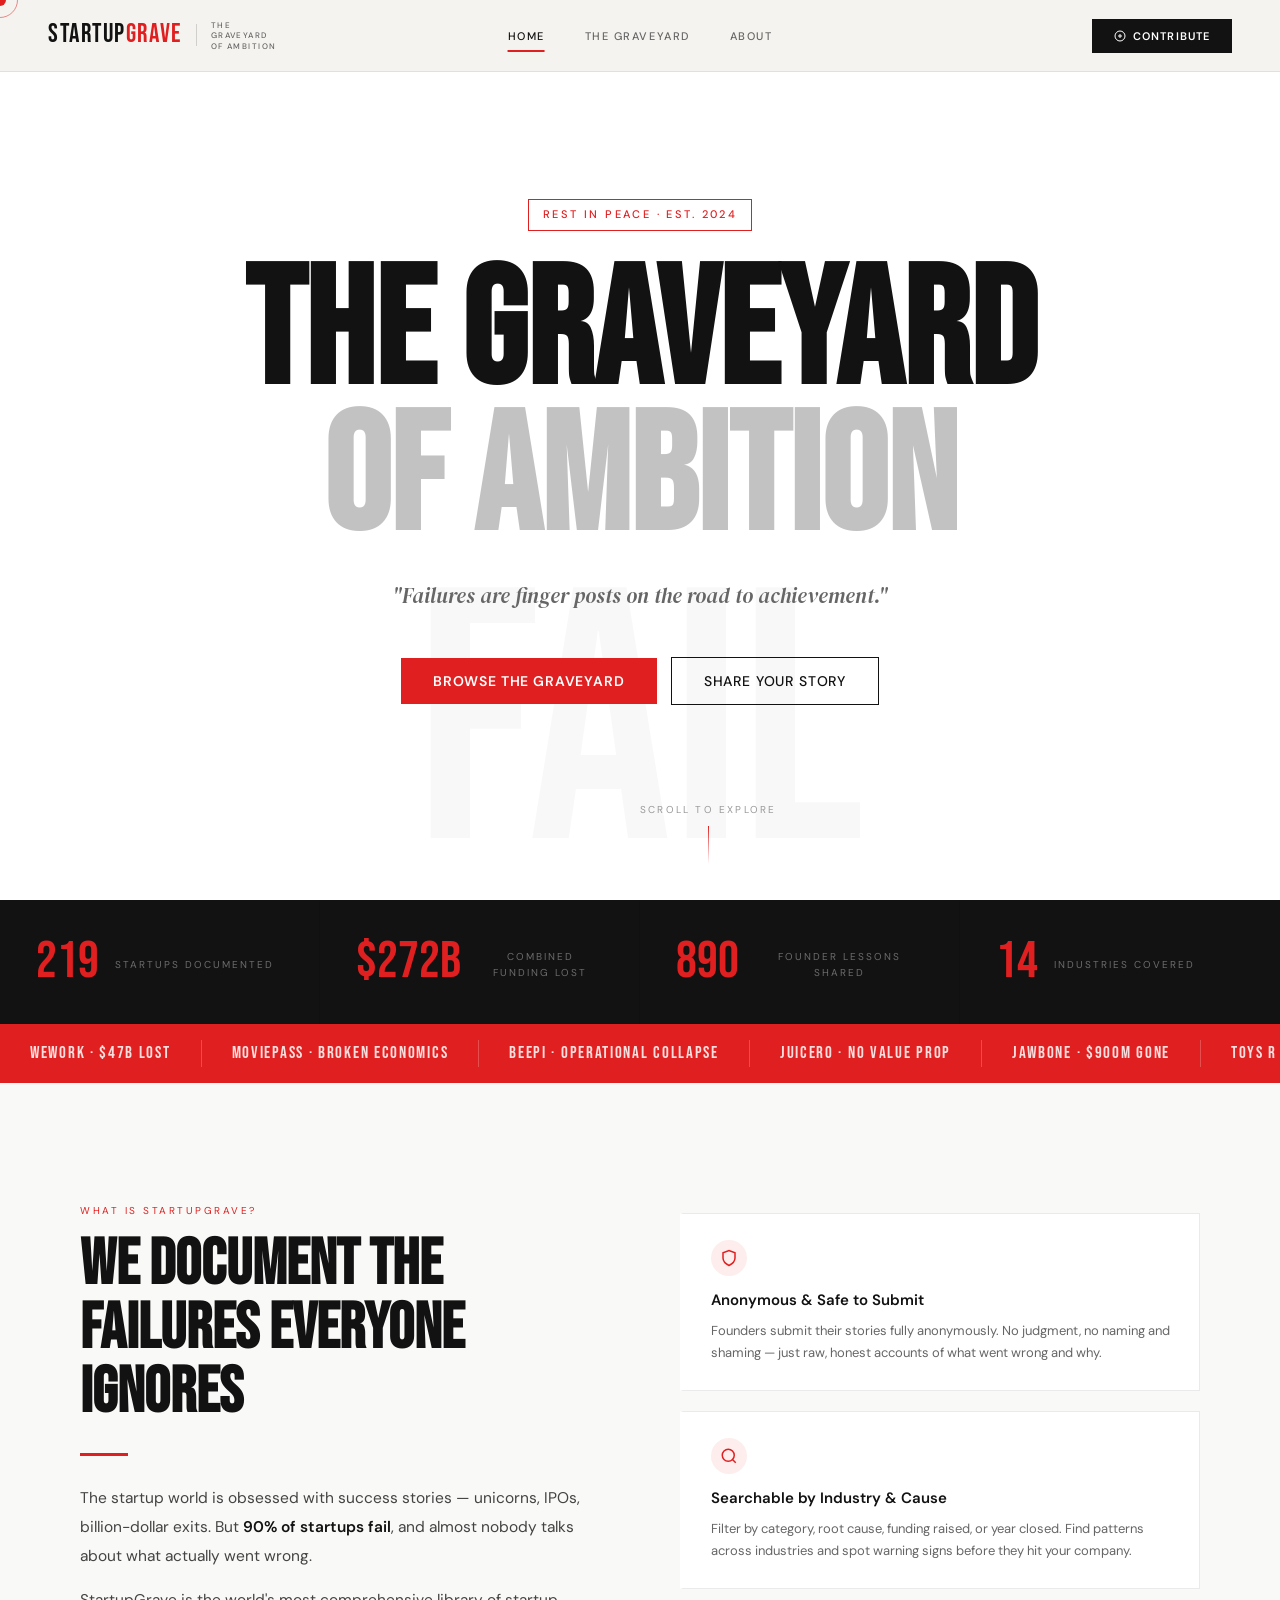
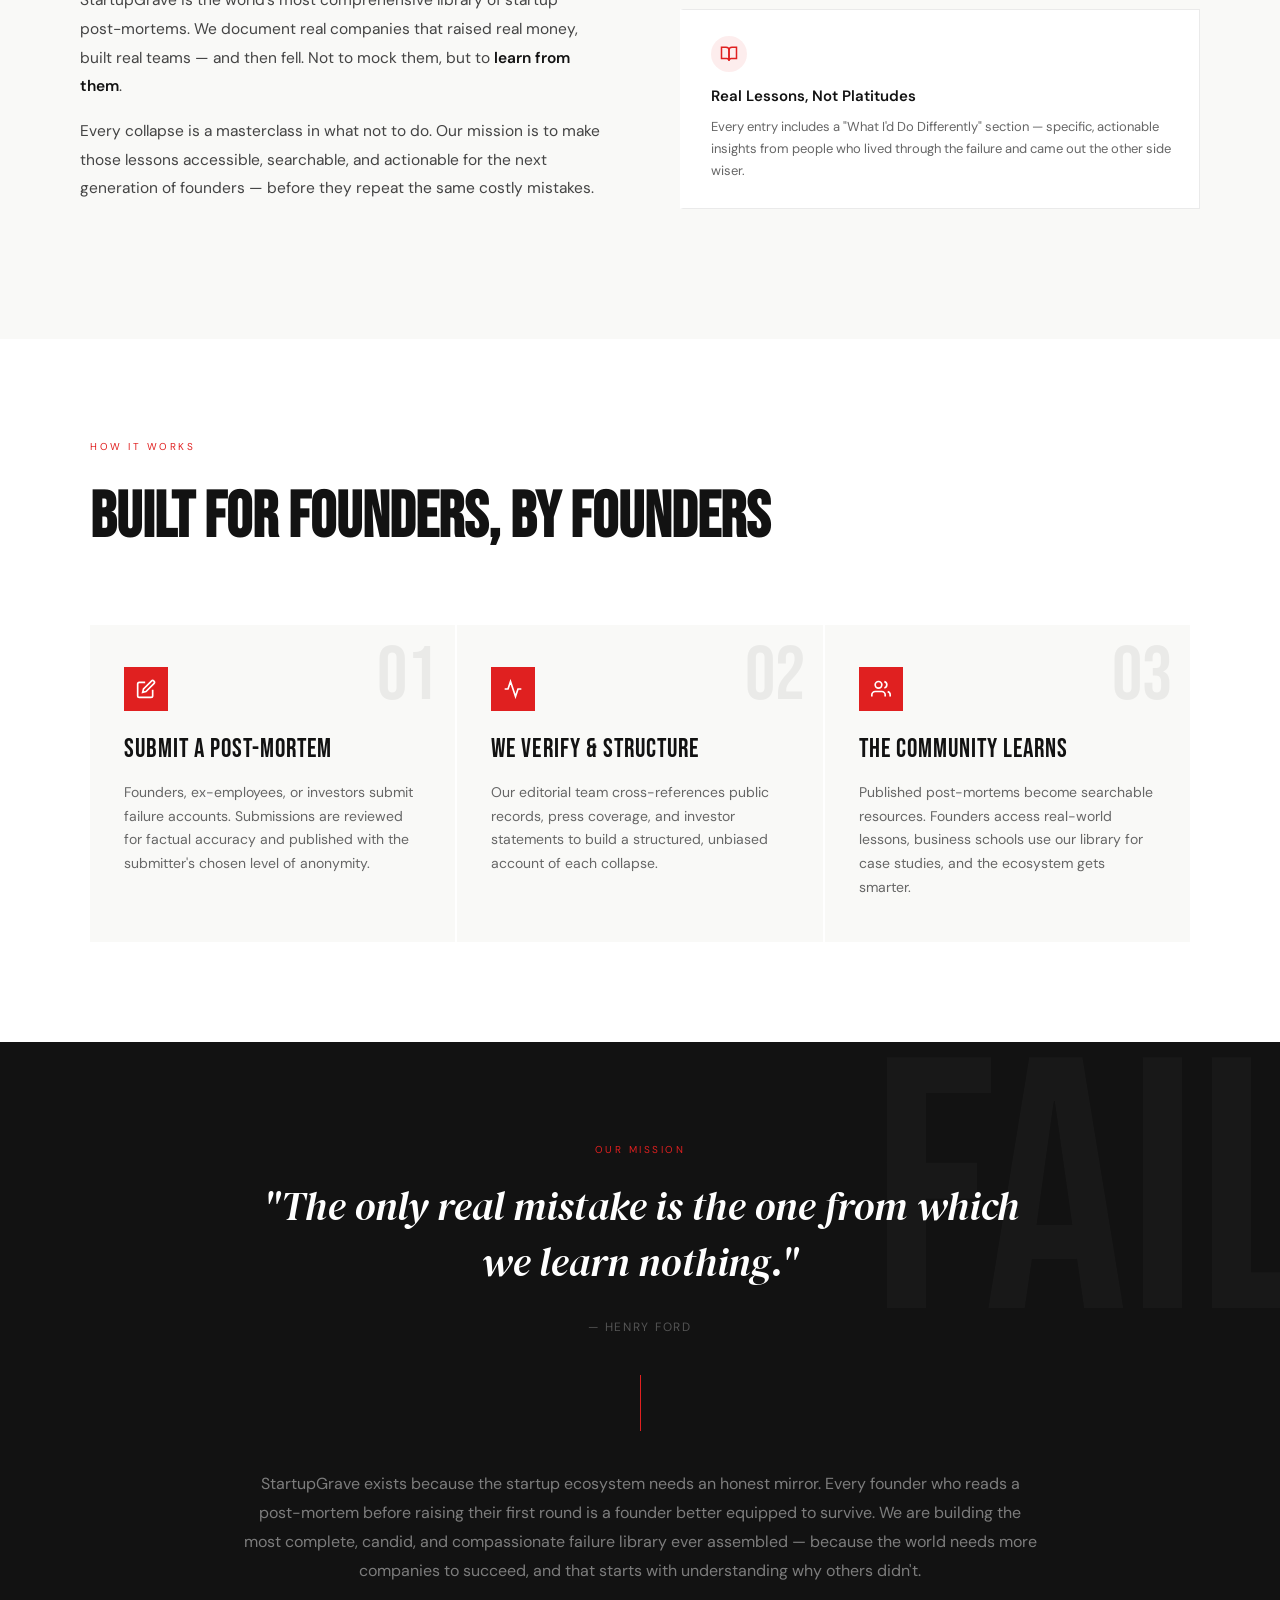
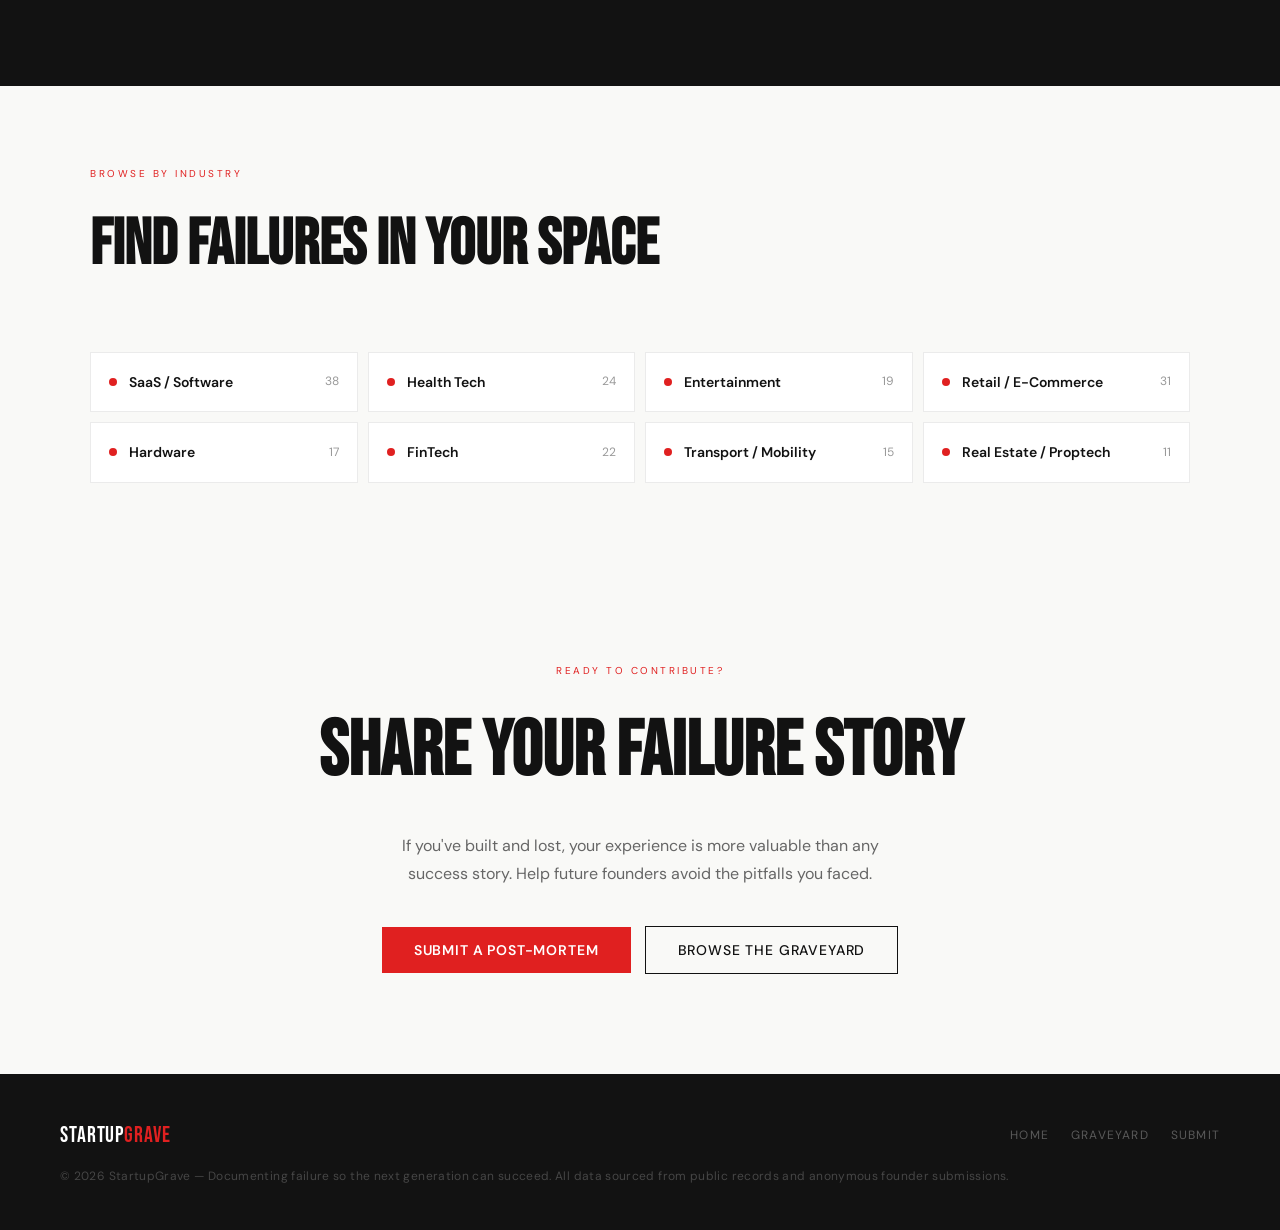
==== commit c54d3b8c: "feat: Implement new home page layout with custom cursor, navigation overlay, and detailed content se" ====
--- a/Testing.html
+++ b/Testing.html
@@ -1,483 +1,830 @@
 <!-- this is testing file , this is not a actual project file code -->
 <!DOCTYPE html>
 <html lang="en">
+
 <head>
-<meta charset="UTF-8">
-<meta name="viewport" content="width=device-width, initial-scale=1.0">
-<title >StartupGrave — The Graveyard of Ambition</title>
-<link rel="preconnect" href="https://fonts.googleapis.com">
-<link href="https://fonts.googleapis.com/css2?family=Bebas+Neue&family=DM+Serif+Display:ital@0;1&family=DM+Sans:ital,wght@0,300;0,400;0,500;0,600;1,400&family=Syne:wght@400;600;700;800&display=swap" rel="stylesheet">
-<link rel="stylesheet" href="styles.css">
+  <meta charset="UTF-8">
+  <meta name="viewport" content="width=device-width, initial-scale=1.0">
+  <title>StartupGrave — The Graveyard of Ambition</title>
+  <link rel="preconnect" href="https://fonts.googleapis.com">
+  <link
+    href="https://fonts.googleapis.com/css2?family=Bebas+Neue&family=DM+Serif+Display:ital@0;1&family=DM+Sans:ital,wght@0,300;0,400;0,500;0,600;1,400&family=Syne:wght@400;600;700;800&display=swap"
+    rel="stylesheet">
+  <link rel="stylesheet" href="styles.css">
 </head>
+
 <body>
-<div class="cursor" id="cursor"></div>
-<div class="cursor-ring" id="cursorRing"></div>
-
-<!-- NAV OVERLAY (full-screen menu) -->
-<div class="nav-overlay" id="navOverlay">
-  <div class="nav-overlay-inner" style="display:grid;grid-template-columns:1fr 1fr;gap:60px;padding:100px 60px 60px;">
-    <div>
-      <div class="nav-overlay-links">
-        <button class="nav-overlay-link active-overlay" id="navOverlayHome" onclick="navigate('home');toggleMenu()">
-          <span class="nav-overlay-link-num">01</span>Home
-        </button>
-        <button class="nav-overlay-link" id="navOverlayGraveyard" onclick="navigate('graveyard');toggleMenu()">
-          <span class="nav-overlay-link-num">02</span>The Graveyard
-        </button>
-        <button class="nav-overlay-link" id="navOverlayAbout" onclick="navigate('about');toggleMenu()">
-          <span class="nav-overlay-link-num">03</span>About
-        </button>
-        <button class="nav-overlay-link" onclick="openModal();toggleMenu()">
-          <span class="nav-overlay-link-num">04</span>Contribute
-        </button>
-      </div>
-      <div class="nav-overlay-bottom" style="margin-top:40px;border-top:1px solid rgba(255,255,255,.06);padding-top:28px;flex-direction:column;align-items:flex-start;gap:16px;">
-        <span class="nav-overlay-tagline">The Graveyard of Ambition · Est. 2024</span>
-        <button class="nav-overlay-cta" onclick="openModal();toggleMenu()">
-          <svg viewBox="0 0 24 24" stroke-width="2" width="12" height="12" fill="none" stroke="white"><circle cx="12" cy="12" r="10"/><line x1="12" y1="8" x2="12" y2="16"/><line x1="8" y1="12" x2="16" y2="12"/></svg>
-          Submit a Startup
-        </button>
+  <div class="cursor" id="cursor"></div>
+  <div class="cursor-ring" id="cursorRing"></div>
+
+  <!-- NAV OVERLAY (full-screen menu) -->
+  <div class="nav-overlay" id="navOverlay">
+    <div class="nav-overlay-inner" style="display:grid;grid-template-columns:1fr 1fr;gap:60px;padding:100px 60px 60px;">
+      <div>
+        <div class="nav-overlay-links">
+          <button class="nav-overlay-link active-overlay" id="navOverlayHome" onclick="navigate('home');toggleMenu()">
+            <span class="nav-overlay-link-num">01</span>Home
+          </button>
+          <button class="nav-overlay-link" id="navOverlayGraveyard" onclick="navigate('graveyard');toggleMenu()">
+            <span class="nav-overlay-link-num">02</span>The Graveyard
+          </button>
+          <button class="nav-overlay-link" id="navOverlayAbout" onclick="navigate('about');toggleMenu()">
+            <span class="nav-overlay-link-num">03</span>About
+          </button>
+          <button class="nav-overlay-link" onclick="openModal();toggleMenu()">
+            <span class="nav-overlay-link-num">04</span>Contribute
+          </button>
+        </div>
+        <div class="nav-overlay-bottom"
+          style="margin-top:40px;border-top:1px solid rgba(255,255,255,.06);padding-top:28px;flex-direction:column;align-items:flex-start;gap:16px;">
+          <span class="nav-overlay-tagline">The Graveyard of Ambition · Est. 2024</span>
+          <button class="nav-overlay-cta" onclick="openModal();toggleMenu()">
+            <svg viewBox="0 0 24 24" stroke-width="2" width="12" height="12" fill="none" stroke="white">
+              <circle cx="12" cy="12" r="10" />
+              <line x1="12" y1="8" x2="12" y2="16" />
+              <line x1="8" y1="12" x2="16" y2="12" />
+            </svg>
+            Submit a Startup
+          </button>
+        </div>
+      </div>
+      <div style="padding-top:8px;">
+        <div
+          style="font-size:9px;letter-spacing:.24em;text-transform:uppercase;color:rgba(255,255,255,.22);margin-bottom:16px;padding-bottom:10px;border-bottom:1px solid rgba(255,255,255,.06);">
+          Recently Buried
+        </div>
+        <div id="navOverlayStartupList" style="display:flex;flex-direction:column;gap:0;"></div>
       </div>
     </div>
-    <div style="padding-top:8px;">
-      <div style="font-size:9px;letter-spacing:.24em;text-transform:uppercase;color:rgba(255,255,255,.22);margin-bottom:16px;padding-bottom:10px;border-bottom:1px solid rgba(255,255,255,.06);">
-        Recently Buried
-      </div>
-      <div id="navOverlayStartupList" style="display:flex;flex-direction:column;gap:0;"></div>
+    <div class="nav-overlay-brand">STARTUP<br>GRAVE</div>
+  </div>
+
+  <!-- NAV -->
+  <nav id="mainNav">
+    <a class="nav-logo" href="#" onclick="navigate('home');return false;">
+      <div class="nav-logo-wordmark">
+        <span class="wm-startup">STARTUP</span><span class="wm-grave">GRAVE</span>
+      </div>
+      <div class="nav-logo-sep"></div>
+      <span class="nav-logo-sub">The Graveyard<br>of Ambition</span>
+    </a>
+    <div class="nav-links">
+      <button class="nav-link active-nav" id="navHome" onclick="navigate('home')">Home</button>
+      <button class="nav-link" id="navGraveyard" onclick="navigate('graveyard')">The Graveyard</button>
+      <button class="nav-link" id="navAbout" onclick="navigate('about')">About</button>
+    </div>
+    <div class="nav-right">
+      <button class="nav-cta" onclick="openModal()">
+        <svg viewBox="0 0 24 24" stroke-width="2">
+          <circle cx="12" cy="12" r="10" />
+          <line x1="12" y1="8" x2="12" y2="16" />
+          <line x1="8" y1="12" x2="16" y2="12" />
+        </svg>
+        Contribute
+      </button>
+      <button class="nav-hamburger" id="navHamburger" onclick="toggleMenu()">
+        <span></span><span></span><span></span>
+      </button>
+    </div>
+  </nav>
+
+  <!-- ═══════════ HOME ═══════════ -->
+  <div id="home-page" class="page active">
+    <section class="home-hero">
+      <div class="hero-ghost">FAIL</div>
+      <div class="hero-eyebrow">Rest in Peace · Est. 2024</div>
+      <h1 class="hero-title">The Graveyard<br><span class="dim">of Ambition</span></h1>
+      <p class="hero-subtitle">"Failures are finger posts on the road to achievement."</p>
+      <div class="hero-cta-row">
+        <button class="btn-primary" onclick="navigate('graveyard')">Browse the Graveyard</button>
+        <button class="btn-secondary" onclick="openModal()">Share Your Story</button>
+      </div>
+      <div class="hero-scroll">
+        <span>Scroll to explore</span>
+        <div class="scroll-line"></div>
+      </div>
+    </section>
+
+    <div class="stats-bar">
+      <div class="stat-item">
+        <div class="stat-num" id="c1">0</div>
+        <div class="stat-label">Startups Documented</div>
+      </div>
+      <div class="stat-item">
+        <div class="stat-num" id="c2">$0B</div>
+        <div class="stat-label">Combined Funding Lost</div>
+      </div>
+      <div class="stat-item">
+        <div class="stat-num" id="c3">0</div>
+        <div class="stat-label">Founder Lessons Shared</div>
+      </div>
+      <div class="stat-item">
+        <div class="stat-num" id="c4">0</div>
+        <div class="stat-label">Industries Covered</div>
+      </div>
+    </div>
+
+    <div class="marquee-section">
+      <div class="marquee-track" id="marqueeTrack"></div>
+    </div>
+
+    <section class="about-section">
+      <div class="about-left">
+        <div class="about-label">What is StartupGrave?</div>
+        <h2 class="about-heading">We Document the Failures Everyone Ignores</h2>
+        <div class="about-divider"></div>
+        <div class="about-body">
+          <p>The startup world is obsessed with success stories — unicorns, IPOs, billion-dollar exits. But <strong>90%
+              of startups fail</strong>, and almost nobody talks about what actually went wrong.</p>
+          <p>StartupGrave is the world's most comprehensive library of startup post-mortems. We document real companies
+            that raised real money, built real teams — and then fell. Not to mock them, but to <strong>learn from
+              them</strong>.</p>
+          <p>Every collapse is a masterclass in what not to do. Our mission is to make those lessons accessible,
+            searchable, and actionable for the next generation of founders — before they repeat the same costly
+            mistakes.</p>
+        </div>
+      </div>
+      <div class="about-right">
+        <div class="about-card">
+          <div class="about-card-icon"><svg viewBox="0 0 24 24" stroke-width="2">
+              <path d="M12 22s8-4 8-10V5l-8-3-8 3v7c0 6 8 10 8 10z" />
+            </svg></div>
+          <div class="about-card-title">Anonymous &amp; Safe to Submit</div>
+          <div class="about-card-text">Founders submit their stories fully anonymously. No judgment, no naming and
+            shaming — just raw, honest accounts of what went wrong and why.</div>
+        </div>
+        <div class="about-card">
+          <div class="about-card-icon"><svg viewBox="0 0 24 24" stroke-width="2">
+              <circle cx="11" cy="11" r="8" />
+              <line x1="21" y1="21" x2="16.65" y2="16.65" />
+            </svg></div>
+          <div class="about-card-title">Searchable by Industry &amp; Cause</div>
+          <div class="about-card-text">Filter by category, root cause, funding raised, or year closed. Find patterns
+            across industries and spot warning signs before they hit your company.</div>
+        </div>
+        <div class="about-card">
+          <div class="about-card-icon"><svg viewBox="0 0 24 24" stroke-width="2">
+              <path d="M2 3h6a4 4 0 014 4v14a3 3 0 00-3-3H2z" />
+              <path d="M22 3h-6a4 4 0 00-4 4v14a3 3 0 013-3h7z" />
+            </svg></div>
+          <div class="about-card-title">Real Lessons, Not Platitudes</div>
+          <div class="about-card-text">Every entry includes a "What I'd Do Differently" section — specific, actionable
+            insights from people who lived through the failure and came out the other side wiser.</div>
+        </div>
+      </div>
+    </section>
+
+    <section class="how-section">
+      <div class="how-inner">
+        <div class="section-label">How It Works</div>
+        <h2 class="section-title">Built for Founders, by Founders</h2>
+        <div class="how-grid">
+          <div class="how-step">
+            <div class="how-step-num">01</div>
+            <div class="how-step-icon"><svg viewBox="0 0 24 24" stroke-width="2">
+                <path d="M11 4H4a2 2 0 00-2 2v14a2 2 0 002 2h14a2 2 0 002-2v-7" />
+                <path d="M18.5 2.5a2.121 2.121 0 013 3L12 15l-4 1 1-4 9.5-9.5z" />
+              </svg></div>
+            <div class="how-step-title">Submit a Post-Mortem</div>
+            <div class="how-step-text">Founders, ex-employees, or investors submit failure accounts. Submissions are
+              reviewed for factual accuracy and published with the submitter's chosen level of anonymity.</div>
+          </div>
+          <div class="how-step">
+            <div class="how-step-num">02</div>
+            <div class="how-step-icon"><svg viewBox="0 0 24 24" stroke-width="2">
+                <polyline points="22 12 18 12 15 21 9 3 6 12 2 12" />
+              </svg></div>
+            <div class="how-step-title">We Verify &amp; Structure</div>
+            <div class="how-step-text">Our editorial team cross-references public records, press coverage, and investor
+              statements to build a structured, unbiased account of each collapse.</div>
+          </div>
+          <div class="how-step">
+            <div class="how-step-num">03</div>
+            <div class="how-step-icon"><svg viewBox="0 0 24 24" stroke-width="2">
+                <path d="M17 21v-2a4 4 0 00-4-4H5a4 4 0 00-4 4v2" />
+                <circle cx="9" cy="7" r="4" />
+                <path d="M23 21v-2a4 4 0 00-3-3.87M16 3.13a4 4 0 010 7.75" />
+              </svg></div>
+            <div class="how-step-title">The Community Learns</div>
+            <div class="how-step-text">Published post-mortems become searchable resources. Founders access real-world
+              lessons, business schools use our library for case studies, and the ecosystem gets smarter.</div>
+          </div>
+        </div>
+      </div>
+    </section>
+
+    <section class="mission-section">
+      <div class="mission-inner">
+        <div class="mission-eyebrow">Our Mission</div>
+        <p class="mission-quote">"The only real mistake is the one from which we learn nothing."</p>
+        <div class="mission-attr">— Henry Ford</div>
+        <div class="mission-divider"></div>
+        <p class="mission-body">StartupGrave exists because the startup ecosystem needs an honest mirror. Every founder
+          who reads a post-mortem before raising their first round is a founder better equipped to survive. We are
+          building the most complete, candid, and compassionate failure library ever assembled — because the world needs
+          more companies to succeed, and that starts with understanding why others didn't.</p>
+      </div>
+    </section>
+
+    <section class="categories-section">
+      <div class="categories-inner">
+        <div class="section-label">Browse by Industry</div>
+        <h2 class="section-title">Find Failures In Your Space</h2>
+        <div class="categories-grid">
+          <div class="cat-pill" onclick="navigate('graveyard','SaaS')">
+            <div class="cat-dot"></div>
+            <div class="cat-pill-name">SaaS / Software</div>
+            <div class="cat-pill-count">38</div>
+          </div>
+          <div class="cat-pill" onclick="navigate('graveyard','Health')">
+            <div class="cat-dot"></div>
+            <div class="cat-pill-name">Health Tech</div>
+            <div class="cat-pill-count">24</div>
+          </div>
+          <div class="cat-pill" onclick="navigate('graveyard','Entertainment')">
+            <div class="cat-dot"></div>
+            <div class="cat-pill-name">Entertainment</div>
+            <div class="cat-pill-count">19</div>
+          </div>
+          <div class="cat-pill" onclick="navigate('graveyard','Retail')">
+            <div class="cat-dot"></div>
+            <div class="cat-pill-name">Retail / E-Commerce</div>
+            <div class="cat-pill-count">31</div>
+          </div>
+          <div class="cat-pill" onclick="navigate('graveyard','Hardware')">
+            <div class="cat-dot"></div>
+            <div class="cat-pill-name">Hardware</div>
+            <div class="cat-pill-count">17</div>
+          </div>
+          <div class="cat-pill" onclick="navigate('graveyard','Finance')">
+            <div class="cat-dot"></div>
+            <div class="cat-pill-name">FinTech</div>
+            <div class="cat-pill-count">22</div>
+          </div>
+          <div class="cat-pill" onclick="navigate('graveyard','Transport')">
+            <div class="cat-dot"></div>
+            <div class="cat-pill-name">Transport / Mobility</div>
+            <div class="cat-pill-count">15</div>
+          </div>
+          <div class="cat-pill" onclick="navigate('graveyard','Real Estate')">
+            <div class="cat-dot"></div>
+            <div class="cat-pill-name">Real Estate / Proptech</div>
+            <div class="cat-pill-count">11</div>
+          </div>
+        </div>
+      </div>
+    </section>
+
+    <section class="home-cta-section">
+      <div class="section-label">Ready to Contribute?</div>
+      <h2 class="home-cta-title">Share Your Failure Story</h2>
+      <p class="home-cta-sub">If you've built and lost, your experience is more valuable than any success story. Help
+        future founders avoid the pitfalls you faced.</p>
+      <div class="home-cta-buttons">
+        <button class="btn-primary" onclick="openModal()">Submit a Post-Mortem</button>
+        <button class="btn-secondary" onclick="navigate('graveyard')">Browse the Graveyard</button>
+      </div>
+    </section>
+
+    <footer>
+      <div class="footer-logo">STARTUP<span>GRAVE</span></div>
+      <div class="footer-links">
+        <button class="footer-link" onclick="navigate('home')">Home</button>
+        <button class="footer-link" onclick="navigate('graveyard')">Graveyard</button>
+        <button class="footer-link" onclick="openModal()">Submit</button>
+      </div>
+      <div class="footer-copy">© 2026 StartupGrave — Documenting failure so the next generation can succeed. All data
+        sourced from public records and anonymous founder submissions.</div>
+    </footer>
+  </div>
+
+  <!-- ═══════════ GRAVEYARD ═══════════ -->
+  <div id="graveyard-page" class="page">
+    <div class="graveyard-hero">
+      <div class="gh-inner">
+        <div class="gh-eyebrow">The Archive</div>
+        <h1 class="gh-title">THE GRAVEYARD</h1>
+      </div>
+      <!-- Search & Filter floated right inside hero -->
+      <div style="position:absolute;bottom:32px;right:60px;display:flex;align-items:center;gap:12px;z-index:2;">
+        <div class="search-box"
+          style="background:rgba(255,255,255,.07);border-color:rgba(255,255,255,.12);min-width:240px;">
+          <svg viewBox="0 0 24 24" stroke-width="2" style="stroke:rgba(255,255,255,.3)">
+            <circle cx="11" cy="11" r="8" />
+            <line x1="21" y1="21" x2="16.65" y2="16.65" />
+          </svg>
+          <input type="text" placeholder="Search company, cause…" id="searchInput" oninput="filterCards()"
+            style="color:white;">
+        </div>
+        <select class="filter-select" id="categoryFilter" onchange="filterCards()"
+          style="background:#1a1a1a;color:rgba(255,255,255,.7);border-color:rgba(255,255,255,.12);">
+          <option value="">All Categories</option>
+          <option value="Real Estate">Real Estate</option>
+          <option value="Entertainment">Entertainment</option>
+          <option value="Automotive">Automotive</option>
+          <option value="Hardware">Hardware</option>
+          <option value="Health">Health Tech</option>
+          <option value="Retail">Retail</option>
+          <option value="Transport">Transport</option>
+          <option value="Finance">Finance</option>
+          <option value="SaaS">SaaS</option>
+          <option value="Social">Social Media</option>
+          <option value="Food">Food Tech</option>
+        </select>
+        <span class="result-count" id="resultCount" style="color:rgba(255,255,255,.35);">Showing 18 entries</span>
+      </div>
+    </div>
+
+    <!-- TWO-COL LIST -->
+    <div class="gy-list-outer" id="graveyardListOuter">
+      <!-- Rendered by JS -->
+    </div>
+
+    <footer>
+      <div class="footer-logo">STARTUP<span>GRAVE</span></div>
+      <div class="footer-links">
+        <button class="footer-link" onclick="navigate('home')">Home</button>
+        <button class="footer-link" onclick="navigate('graveyard')">Graveyard</button>
+        <button class="footer-link" onclick="openModal()">Submit</button>
+      </div>
+      <div class="footer-copy">© 2026 StartupGrave.</div>
+    </footer>
+  </div>
+
+  <!-- ═══════════ ABOUT ═══════════ -->
+  <div id="about-page" class="page">
+
+    <!-- HERO -->
+    <section class="ab-hero">
+      <div class="ab-hero-grid"></div>
+      <div class="ab-hero-glow"></div>
+      <div class="ab-hero-ghost">FAIL</div>
+      <div class="ab-hero-content">
+        <div class="ab-hero-eyebrow">Est. 2024 · Open Archive</div>
+        <h1 class="ab-hero-title">ABOUT<br><span class="ab-dim">STARTUP</span><br>GRAVE</h1>
+        <p class="ab-hero-sub">"The graveyard of ambition is also the library of wisdom. Every failure contains a lesson
+          no business school will teach you."</p>
+        <div class="ab-hero-divider"></div>
+      </div>
+    </section>
+
+    <!-- MISSION -->
+    <section>
+      <div class="ab-mission">
+        <div class="ab-mission-left">
+          <div class="ab-mission-label">Our Mission</div>
+          <h2 class="ab-mission-title">WHY WE DOCUMENT FAILURE</h2>
+          <div class="ab-mission-bar"></div>
+          <div class="ab-mission-text">
+            <p>Every year, thousands of startups raise hundreds of millions of dollars, hire brilliant people, and
+              pursue audacious visions — and then quietly disappear. Their stories are told in press releases and
+              post-mortems that vanish into the internet, leaving the next generation of founders to repeat the same
+              fatal mistakes.</p>
+            <p><strong>StartupGrave exists to change that.</strong> We believe that failure is the most undervalued
+              asset in the startup ecosystem. The lessons embedded in each collapse — the governance failures, the unit
+              economics blindspots, the timing miscalculations — are worth more than any MBA curriculum.</p>
+            <p>We are not here to mock the fallen. We are here to honour them with the only tribute that matters:
+              <strong>making sure their mistakes are never repeated.</strong></p>
+          </div>
+        </div>
+        <div class="ab-mission-right">
+          <div class="ab-mission-card" id="abmc-1">
+            <div class="ab-mc-icon"><svg viewBox="0 0 24 24">
+                <path d="M22 11.08V12a10 10 0 11-5.93-9.14" />
+                <polyline points="22 4 12 14.01 9 11.01" />
+              </svg></div>
+            <div class="ab-mc-title">Radical Transparency</div>
+            <div class="ab-mc-text">We publish what really happened — not the sanitised version. Real mistakes, real
+              consequences, real lessons.</div>
+          </div>
+          <div class="ab-mission-card" id="abmc-2">
+            <div class="ab-mc-icon"><svg viewBox="0 0 24 24">
+                <path d="M12 22s8-4 8-10V5l-8-3-8 3v7c0 6 8 10 8 10z" />
+              </svg></div>
+            <div class="ab-mc-title">Anonymity First</div>
+            <div class="ab-mc-text">Founders, employees and investors can submit stories completely anonymously. No
+              names, no blame — just truth.</div>
+          </div>
+          <div class="ab-mission-card" id="abmc-3">
+            <div class="ab-mc-icon"><svg viewBox="0 0 24 24">
+                <circle cx="12" cy="12" r="10" />
+                <line x1="2" y1="12" x2="22" y2="12" />
+                <path d="M12 2a15.3 15.3 0 010 20M12 2a15.3 15.3 0 000 20" />
+              </svg></div>
+            <div class="ab-mc-title">Open to All</div>
+            <div class="ab-mc-text">This archive belongs to the founder community. Free to read, free to contribute,
+              forever.</div>
+          </div>
+        </div>
+      </div>
+    </section>
+
+    <!-- NUMBERS -->
+    <section class="ab-numbers">
+      <div class="ab-numbers-inner">
+        <div class="ab-numbers-header">
+          <div class="ab-numbers-eyebrow">The Scale of Failure</div>
+          <div class="ab-numbers-title">The Graveyard in Numbers</div>
+        </div>
+        <div class="ab-numbers-grid">
+          <div class="ab-num-card" id="abnum-1">
+            <div class="ab-num-value" id="abN1">0</div>
+            <div class="ab-num-label">Companies Documented</div>
+            <div class="ab-num-sub">and counting</div>
+          </div>
+          <div class="ab-num-card" id="abnum-2">
+            <div class="ab-num-value">$<span id="abN2">0</span>B</div>
+            <div class="ab-num-label">Combined Capital Lost</div>
+            <div class="ab-num-sub">investor & founder capital</div>
+          </div>
+          <div class="ab-num-card" id="abnum-3">
+            <div class="ab-num-value" id="abN3">0</div>
+            <div class="ab-num-label">Lessons Extracted</div>
+            <div class="ab-num-sub">from every postmortem</div>
+          </div>
+          <div class="ab-num-card" id="abnum-4">
+            <div class="ab-num-value" id="abN4">0</div>
+            <div class="ab-num-label">Industries Covered</div>
+            <div class="ab-num-sub">from SaaS to hardware</div>
+          </div>
+        </div>
+      </div>
+    </section>
+
+    <!-- HOW IT WORKS -->
+    <section class="ab-how">
+      <div class="ab-how-inner">
+        <div class="ab-how-header">
+          <div class="ab-how-eyebrow">The Process</div>
+          <div class="ab-how-title">How We Work</div>
+        </div>
+        <div class="ab-how-grid">
+          <div class="ab-how-step" id="abhow-1">
+            <div class="ab-how-step-num">01</div>
+            <div class="ab-how-step-icon"><svg viewBox="0 0 24 24">
+                <path d="M11 4H4a2 2 0 00-2 2v14a2 2 0 002 2h14a2 2 0 002-2v-7" />
+                <path d="M18.5 2.5a2.121 2.121 0 013 3L12 15l-4 1 1-4 9.5-9.5z" />
+              </svg></div>
+            <div class="ab-how-step-title">Submit a Story</div>
+            <div class="ab-how-step-text">Founders, employees, and investors submit failure stories through our
+              anonymous intake form. No attribution required — only honesty.</div>
+          </div>
+          <div class="ab-how-step" id="abhow-2">
+            <div class="ab-how-step-num">02</div>
+            <div class="ab-how-step-icon"><svg viewBox="0 0 24 24">
+                <circle cx="11" cy="11" r="8" />
+                <line x1="21" y1="21" x2="16.65" y2="16.65" />
+              </svg></div>
+            <div class="ab-how-step-title">Research & Verify</div>
+            <div class="ab-how-step-text">We cross-reference submissions against public records, SEC filings, news
+              archives, and court documents to build an accurate picture.</div>
+          </div>
+          <div class="ab-how-step" id="abhow-3">
+            <div class="ab-how-step-num">03</div>
+            <div class="ab-how-step-icon"><svg viewBox="0 0 24 24">
+                <path d="M17 21v-2a4 4 0 00-4-4H5a4 4 0 00-4 4v2" />
+                <circle cx="9" cy="7" r="4" />
+                <path d="M23 21v-2a4 4 0 00-3-3.87M16 3.13a4 4 0 010 7.75" />
+              </svg></div>
+            <div class="ab-how-step-title">Publish & Preserve</div>
+            <div class="ab-how-step-text">Every entry is structured around The Hype, The Mistake, and What I'd Do
+              Differently — so every lesson is extractable and actionable.</div>
+          </div>
+        </div>
+      </div>
+    </section>
+
+    <!-- MANIFESTO -->
+    <section class="ab-manifesto">
+      <div class="ab-manifesto-inner">
+        <div class="ab-manifesto-eyebrow">The Manifesto</div>
+        <div class="ab-manifesto-quote" id="abManifesto1">
+          "Failures are finger posts on the road to achievement. Every headstone in this graveyard marks a path someone
+          walked so you don't have to walk it blindly."
+        </div>
+        <div class="ab-manifesto-divider"></div>
+        <div class="ab-manifesto-body" id="abManifesto2">
+          We live in a culture that celebrates the unicorn and erases the carcass. TechCrunch writes about the
+          billion-dollar raise; nobody writes the obituary. <strong>We write the obituary.</strong> Not to punish those
+          who tried, but because every cautionary tale is worth more than a thousand success stories to the next founder
+          staring at a pitch deck at midnight. The startup graveyard is not a place of shame. <strong>It is a library.
+            Use it.</strong>
+        </div>
+      </div>
+    </section>
+
+    <!-- VALUES -->
+    <section class="ab-values">
+      <div class="ab-values-inner">
+        <div class="ab-values-header">
+          <div>
+            <div class="ab-values-eyebrow">What We Stand For</div>
+            <div class="ab-values-title">Our Values</div>
+          </div>
+        </div>
+        <div class="ab-values-grid">
+          <div class="ab-value-item" id="abval-1">
+            <div class="ab-value-num">01</div>
+            <div class="ab-value-content">
+              <div class="ab-value-title">Failure Is Data</div>
+              <div class="ab-value-text">Every collapse contains signal. We treat each failure as a structured dataset —
+                extracting root causes, patterns, and preventable decisions that others can learn from.</div>
+            </div>
+          </div>
+          <div class="ab-value-item" id="abval-2">
+            <div class="ab-value-num">02</div>
+            <div class="ab-value-content">
+              <div class="ab-value-title">No Shame, Only Lessons</div>
+              <div class="ab-value-text">We never mock the fallen. Trying and failing is the most honourable thing a
+                founder can do. We document without judgement and preserve without malice.</div>
+            </div>
+          </div>
+          <div class="ab-value-item" id="abval-3">
+            <div class="ab-value-num">03</div>
+            <div class="ab-value-content">
+              <div class="ab-value-title">Radical Honesty</div>
+              <div class="ab-value-text">Sanitised post-mortems help nobody. We push past the press release narrative to
+                the actual sequence of decisions that led to the end. Uncomfortable truths included.</div>
+            </div>
+          </div>
+          <div class="ab-value-item" id="abval-4">
+            <div class="ab-value-num">04</div>
+            <div class="ab-value-content">
+              <div class="ab-value-title">Community Owned</div>
+              <div class="ab-value-text">This archive is built by the community it serves. Founders, operators, and
+                investors who lived through these stories are its most important contributors.</div>
+            </div>
+          </div>
+        </div>
+      </div>
+    </section>
+
+    <!-- CTA -->
+    <section class="ab-cta">
+      <div class="ab-cta-eyebrow">Join the Archive</div>
+      <h2 class="ab-cta-title" id="abCta">KNOW A<br>STORY?</h2>
+      <p class="ab-cta-sub">Every failure deserves to be documented. Submit anonymously and help the next generation of
+        founders learn before they burn.</p>
+      <div class="ab-cta-buttons">
+        <button class="btn-primary" onclick="openModal()">Submit a Failure</button>
+        <button class="btn-secondary" onclick="navigate('graveyard')">Browse the Graveyard</button>
+      </div>
+    </section>
+
+    <footer>
+      <div class="footer-logo">STARTUP<span>GRAVE</span></div>
+      <div class="footer-links">
+        <button class="footer-link" onclick="navigate('home')">Home</button>
+        <button class="footer-link" onclick="navigate('graveyard')">Graveyard</button>
+        <button class="footer-link" onclick="navigate('about')">About</button>
+      </div>
+      <div class="footer-copy">© 2026 StartupGrave.</div>
+    </footer>
+  </div>
+
+  <!-- ═══════════ DETAIL ═══════════ -->
+  <div id="detail-page" class="page">
+    <div id="detail-progress"></div>
+    <div id="detailHero"></div>
+    <div id="detailBody"></div>
+    <section class="dh-related" id="detailRelated" style="display:none"></section>
+    <footer>
+      <div class="footer-logo">STARTUP<span>GRAVE</span></div>
+      <div class="footer-links">
+        <button class="footer-link" onclick="navigate('home')">Home</button>
+        <button class="footer-link" onclick="navigate('graveyard')">Graveyard</button>
+        <button class="footer-link" onclick="openModal()">Submit</button>
+      </div>
+      <div class="footer-copy">© 2026 StartupGrave — Documenting failure so the next generation can succeed.</div>
+    </footer>
+  </div>
+
+  <!-- MODAL -->
+  <div class="modal-overlay" id="modalOverlay" onclick="closeModalOut(event)">
+    <div class="modal">
+      <button class="modal-close" onclick="closeModal()">✕</button>
+      <div class="modal-eyebrow">Anonymous · Verified · Published</div>
+      <h2 class="modal-title">Submit a Failure</h2>
+      <p class="modal-sub">Help the next generation of founders learn. All submissions can be fully anonymous.</p>
+      <div class="form-group"><label class="form-label">Company Name</label><input type="text" class="form-input"
+          placeholder="e.g. MyCoolStartup"></div>
+      <div class="form-group"><label class="form-label">Industry</label>
+        <select class="form-input">
+          <option>Select category…</option>
+          <option>SaaS / Software</option>
+          <option>E-Commerce</option>
+          <option>Health Tech</option>
+          <option>FinTech</option>
+          <option>Hardware</option>
+          <option>Consumer</option>
+          <option>Other</option>
+        </select>
+      </div>
+      <div class="form-group"><label class="form-label">Founded → Closed</label><input type="text" class="form-input"
+          placeholder="e.g. 2018 — 2022"></div>
+      <div class="form-group"><label class="form-label">The Hype — What did you promise?</label><textarea
+          class="form-textarea" placeholder="What was the vision?"></textarea></div>
+      <div class="form-group"><label class="form-label">The Mistake — What went wrong?</label><textarea
+          class="form-textarea" placeholder="What were the critical errors?"></textarea></div>
+      <div class="form-group"><label class="form-label">What I'd Do Differently</label><textarea class="form-textarea"
+          placeholder="Your wisdom for the next founder…"></textarea></div>
+      <div class="form-group"><label class="form-anon"><input type="checkbox" checked> Submit anonymously</label></div>
+      <button class="form-submit" onclick="submitForm()">Submit to the Graveyard</button>
+
     </div>
   </div>
-  <div class="nav-overlay-brand">STARTUP<br>GRAVE</div>
-</div>
-
-<!-- NAV -->
-<nav id="mainNav">
-  <a class="nav-logo" href="#" onclick="navigate('home');return false;">
-    <div class="nav-logo-wordmark">
-      <span class="wm-startup">STARTUP</span><span class="wm-grave">GRAVE</span>
-    </div>
-    <div class="nav-logo-sep"></div>
-    <span class="nav-logo-sub">The Graveyard<br>of Ambition</span>
-  </a>
-  <div class="nav-links">
-    <button class="nav-link active-nav" id="navHome" onclick="navigate('home')">Home</button>
-    <button class="nav-link" id="navGraveyard" onclick="navigate('graveyard')">The Graveyard</button>
-    <button class="nav-link" id="navAbout" onclick="navigate('about')">About</button>
-  </div>
-  <div class="nav-right">
-    <button class="nav-cta" onclick="openModal()">
-      <svg viewBox="0 0 24 24" stroke-width="2"><circle cx="12" cy="12" r="10"/><line x1="12" y1="8" x2="12" y2="16"/><line x1="8" y1="12" x2="16" y2="12"/></svg>
-      Contribute
-    </button>
-    <button class="nav-hamburger" id="navHamburger" onclick="toggleMenu()">
-      <span></span><span></span><span></span>
-    </button>
-  </div>
-</nav>
-
-<!-- ═══════════ HOME ═══════════ -->
-<div id="home-page" class="page active">
-  <section class="home-hero">
-    <div class="hero-ghost">FAIL</div>
-    <div class="hero-eyebrow">Rest in Peace · Est. 2024</div>
-    <h1 class="hero-title">The Graveyard<br><span class="dim">of Ambition</span></h1>
-    <p class="hero-subtitle">"Failures are finger posts on the road to achievement."</p>
-    <div class="hero-cta-row">
-      <button class="btn-primary" onclick="navigate('graveyard')">Browse the Graveyard</button>
-      <button class="btn-secondary" onclick="openModal()">Share Your Story</button>
-    </div>
-    <div class="hero-scroll">
-      <span>Scroll to explore</span>
-      <div class="scroll-line"></div>
-    </div>
-  </section>
-
-  <div class="stats-bar">
-    <div class="stat-item"><div class="stat-num" id="c1">0</div><div class="stat-label">Startups Documented</div></div>
-    <div class="stat-item"><div class="stat-num" id="c2">$0B</div><div class="stat-label">Combined Funding Lost</div></div>
-    <div class="stat-item"><div class="stat-num" id="c3">0</div><div class="stat-label">Founder Lessons Shared</div></div>
-    <div class="stat-item"><div class="stat-num" id="c4">0</div><div class="stat-label">Industries Covered</div></div>
-  </div>
-
-  <div class="marquee-section"><div class="marquee-track" id="marqueeTrack"></div></div>
-
-  <section class="about-section">
-    <div class="about-left">
-      <div class="about-label">What is StartupGrave?</div>
-      <h2 class="about-heading">We Document the Failures Everyone Ignores</h2>
-      <div class="about-divider"></div>
-      <div class="about-body">
-        <p>The startup world is obsessed with success stories — unicorns, IPOs, billion-dollar exits. But <strong>90% of startups fail</strong>, and almost nobody talks about what actually went wrong.</p>
-        <p>StartupGrave is the world's most comprehensive library of startup post-mortems. We document real companies that raised real money, built real teams — and then fell. Not to mock them, but to <strong>learn from them</strong>.</p>
-        <p>Every collapse is a masterclass in what not to do. Our mission is to make those lessons accessible, searchable, and actionable for the next generation of founders — before they repeat the same costly mistakes.</p>
-      </div>
-    </div>
-    <div class="about-right">
-      <div class="about-card">
-        <div class="about-card-icon"><svg viewBox="0 0 24 24" stroke-width="2"><path d="M12 22s8-4 8-10V5l-8-3-8 3v7c0 6 8 10 8 10z"/></svg></div>
-        <div class="about-card-title">Anonymous &amp; Safe to Submit</div>
-        <div class="about-card-text">Founders submit their stories fully anonymously. No judgment, no naming and shaming — just raw, honest accounts of what went wrong and why.</div>
-      </div>
-      <div class="about-card">
-        <div class="about-card-icon"><svg viewBox="0 0 24 24" stroke-width="2"><circle cx="11" cy="11" r="8"/><line x1="21" y1="21" x2="16.65" y2="16.65"/></svg></div>
-        <div class="about-card-title">Searchable by Industry &amp; Cause</div>
-        <div class="about-card-text">Filter by category, root cause, funding raised, or year closed. Find patterns across industries and spot warning signs before they hit your company.</div>
-      </div>
-      <div class="about-card">
-        <div class="about-card-icon"><svg viewBox="0 0 24 24" stroke-width="2"><path d="M2 3h6a4 4 0 014 4v14a3 3 0 00-3-3H2z"/><path d="M22 3h-6a4 4 0 00-4 4v14a3 3 0 013-3h7z"/></svg></div>
-        <div class="about-card-title">Real Lessons, Not Platitudes</div>
-        <div class="about-card-text">Every entry includes a "What I'd Do Differently" section — specific, actionable insights from people who lived through the failure and came out the other side wiser.</div>
-      </div>
-    </div>
-  </section>
-
-  <section class="how-section">
-    <div class="how-inner">
-      <div class="section-label">How It Works</div>
-      <h2 class="section-title">Built for Founders, by Founders</h2>
-      <div class="how-grid">
-        <div class="how-step">
-          <div class="how-step-num">01</div>
-          <div class="how-step-icon"><svg viewBox="0 0 24 24" stroke-width="2"><path d="M11 4H4a2 2 0 00-2 2v14a2 2 0 002 2h14a2 2 0 002-2v-7"/><path d="M18.5 2.5a2.121 2.121 0 013 3L12 15l-4 1 1-4 9.5-9.5z"/></svg></div>
-          <div class="how-step-title">Submit a Post-Mortem</div>
-          <div class="how-step-text">Founders, ex-employees, or investors submit failure accounts. Submissions are reviewed for factual accuracy and published with the submitter's chosen level of anonymity.</div>
-        </div>
-        <div class="how-step">
-          <div class="how-step-num">02</div>
-          <div class="how-step-icon"><svg viewBox="0 0 24 24" stroke-width="2"><polyline points="22 12 18 12 15 21 9 3 6 12 2 12"/></svg></div>
-          <div class="how-step-title">We Verify &amp; Structure</div>
-          <div class="how-step-text">Our editorial team cross-references public records, press coverage, and investor statements to build a structured, unbiased account of each collapse.</div>
-        </div>
-        <div class="how-step">
-          <div class="how-step-num">03</div>
-          <div class="how-step-icon"><svg viewBox="0 0 24 24" stroke-width="2"><path d="M17 21v-2a4 4 0 00-4-4H5a4 4 0 00-4 4v2"/><circle cx="9" cy="7" r="4"/><path d="M23 21v-2a4 4 0 00-3-3.87M16 3.13a4 4 0 010 7.75"/></svg></div>
-          <div class="how-step-title">The Community Learns</div>
-          <div class="how-step-text">Published post-mortems become searchable resources. Founders access real-world lessons, business schools use our library for case studies, and the ecosystem gets smarter.</div>
-        </div>
-      </div>
-    </div>
-  </section>
-
-  <section class="mission-section">
-    <div class="mission-inner">
-      <div class="mission-eyebrow">Our Mission</div>
-      <p class="mission-quote">"The only real mistake is the one from which we learn nothing."</p>
-      <div class="mission-attr">— Henry Ford</div>
-      <div class="mission-divider"></div>
-      <p class="mission-body">StartupGrave exists because the startup ecosystem needs an honest mirror. Every founder who reads a post-mortem before raising their first round is a founder better equipped to survive. We are building the most complete, candid, and compassionate failure library ever assembled — because the world needs more companies to succeed, and that starts with understanding why others didn't.</p>
-    </div>
-  </section>
-
-  <section class="categories-section">
-    <div class="categories-inner">
-      <div class="section-label">Browse by Industry</div>
-      <h2 class="section-title">Find Failures In Your Space</h2>
-      <div class="categories-grid">
-        <div class="cat-pill" onclick="navigate('graveyard','SaaS')"><div class="cat-dot"></div><div class="cat-pill-name">SaaS / Software</div><div class="cat-pill-count">38</div></div>
-        <div class="cat-pill" onclick="navigate('graveyard','Health')"><div class="cat-dot"></div><div class="cat-pill-name">Health Tech</div><div class="cat-pill-count">24</div></div>
-        <div class="cat-pill" onclick="navigate('graveyard','Entertainment')"><div class="cat-dot"></div><div class="cat-pill-name">Entertainment</div><div class="cat-pill-count">19</div></div>
-        <div class="cat-pill" onclick="navigate('graveyard','Retail')"><div class="cat-dot"></div><div class="cat-pill-name">Retail / E-Commerce</div><div class="cat-pill-count">31</div></div>
-        <div class="cat-pill" onclick="navigate('graveyard','Hardware')"><div class="cat-dot"></div><div class="cat-pill-name">Hardware</div><div class="cat-pill-count">17</div></div>
-        <div class="cat-pill" onclick="navigate('graveyard','Finance')"><div class="cat-dot"></div><div class="cat-pill-name">FinTech</div><div class="cat-pill-count">22</div></div>
-        <div class="cat-pill" onclick="navigate('graveyard','Transport')"><div class="cat-dot"></div><div class="cat-pill-name">Transport / Mobility</div><div class="cat-pill-count">15</div></div>
-        <div class="cat-pill" onclick="navigate('graveyard','Real Estate')"><div class="cat-dot"></div><div class="cat-pill-name">Real Estate / Proptech</div><div class="cat-pill-count">11</div></div>
-      </div>
-    </div>
-  </section>
-
-  <section class="home-cta-section">
-    <div class="section-label">Ready to Contribute?</div>
-    <h2 class="home-cta-title">Share Your Failure Story</h2>
-    <p class="home-cta-sub">If you've built and lost, your experience is more valuable than any success story. Help future founders avoid the pitfalls you faced.</p>
-    <div class="home-cta-buttons">
-      <button class="btn-primary" onclick="openModal()">Submit a Post-Mortem</button>
-      <button class="btn-secondary" onclick="navigate('graveyard')">Browse the Graveyard</button>
-    </div>
-  </section>
-
-  <footer>
-    <div class="footer-logo">STARTUP<span>GRAVE</span></div>
-    <div class="footer-links">
-      <button class="footer-link" onclick="navigate('home')">Home</button>
-      <button class="footer-link" onclick="navigate('graveyard')">Graveyard</button>
-      <button class="footer-link" onclick="openModal()">Submit</button>
-    </div>
-    <div class="footer-copy">© 2026 StartupGrave — Documenting failure so the next generation can succeed. All data sourced from public records and anonymous founder submissions.</div>
-  </footer>
-</div>
-
-<!-- ═══════════ GRAVEYARD ═══════════ -->
-<div id="graveyard-page" class="page">
-  <div class="graveyard-hero">
-    <div class="gh-inner">
-      <div class="gh-eyebrow">The Archive</div>
-      <h1 class="gh-title">THE GRAVEYARD</h1>
-    </div>
-    <!-- Search & Filter floated right inside hero -->
-    <div style="position:absolute;bottom:32px;right:60px;display:flex;align-items:center;gap:12px;z-index:2;">
-      <div class="search-box" style="background:rgba(255,255,255,.07);border-color:rgba(255,255,255,.12);min-width:240px;">
-        <svg viewBox="0 0 24 24" stroke-width="2" style="stroke:rgba(255,255,255,.3)"><circle cx="11" cy="11" r="8"/><line x1="21" y1="21" x2="16.65" y2="16.65"/></svg>
-        <input type="text" placeholder="Search company, cause…" id="searchInput" oninput="filterCards()" style="color:white;" >
-      </div>
-      <select class="filter-select" id="categoryFilter" onchange="filterCards()" style="background:#1a1a1a;color:rgba(255,255,255,.7);border-color:rgba(255,255,255,.12);">
-        <option value="">All Categories</option>
-        <option value="Real Estate">Real Estate</option>
-        <option value="Entertainment">Entertainment</option>
-        <option value="Automotive">Automotive</option>
-        <option value="Hardware">Hardware</option>
-        <option value="Health">Health Tech</option>
-        <option value="Retail">Retail</option>
-        <option value="Transport">Transport</option>
-        <option value="Finance">Finance</option>
-        <option value="SaaS">SaaS</option>
-        <option value="Social">Social Media</option>
-        <option value="Food">Food Tech</option>
-      </select>
-      <span class="result-count" id="resultCount" style="color:rgba(255,255,255,.35);">Showing 18 entries</span>
-    </div>
-  </div>
-
-  <!-- TWO-COL LIST -->
-  <div class="gy-list-outer" id="graveyardListOuter">
-    <!-- Rendered by JS -->
-  </div>
-
-  <footer>
-    <div class="footer-logo">STARTUP<span>GRAVE</span></div>
-    <div class="footer-links">
-      <button class="footer-link" onclick="navigate('home')">Home</button>
-      <button class="footer-link" onclick="navigate('graveyard')">Graveyard</button>
-      <button class="footer-link" onclick="openModal()">Submit</button>
-    </div>
-    <div class="footer-copy">© 2026 StartupGrave.</div>
-  </footer>
-</div>
-
-<!-- ═══════════ ABOUT ═══════════ -->
-<div id="about-page" class="page">
-
-  <!-- HERO -->
-  <section class="ab-hero">
-    <div class="ab-hero-grid"></div>
-    <div class="ab-hero-glow"></div>
-    <div class="ab-hero-ghost">FAIL</div>
-    <div class="ab-hero-content">
-      <div class="ab-hero-eyebrow">Est. 2024 · Open Archive</div>
-      <h1 class="ab-hero-title">ABOUT<br><span class="ab-dim">STARTUP</span><br>GRAVE</h1>
-      <p class="ab-hero-sub">"The graveyard of ambition is also the library of wisdom. Every failure contains a lesson no business school will teach you."</p>
-      <div class="ab-hero-divider"></div>
-    </div>
-  </section>
-
-  <!-- MISSION -->
-  <section>
-    <div class="ab-mission">
-      <div class="ab-mission-left">
-        <div class="ab-mission-label">Our Mission</div>
-        <h2 class="ab-mission-title">WHY WE DOCUMENT FAILURE</h2>
-        <div class="ab-mission-bar"></div>
-        <div class="ab-mission-text">
-          <p>Every year, thousands of startups raise hundreds of millions of dollars, hire brilliant people, and pursue audacious visions — and then quietly disappear. Their stories are told in press releases and post-mortems that vanish into the internet, leaving the next generation of founders to repeat the same fatal mistakes.</p>
-          <p><strong>StartupGrave exists to change that.</strong> We believe that failure is the most undervalued asset in the startup ecosystem. The lessons embedded in each collapse — the governance failures, the unit economics blindspots, the timing miscalculations — are worth more than any MBA curriculum.</p>
-          <p>We are not here to mock the fallen. We are here to honour them with the only tribute that matters: <strong>making sure their mistakes are never repeated.</strong></p>
-        </div>
-      </div>
-      <div class="ab-mission-right">
-        <div class="ab-mission-card" id="abmc-1">
-          <div class="ab-mc-icon"><svg viewBox="0 0 24 24"><path d="M22 11.08V12a10 10 0 11-5.93-9.14"/><polyline points="22 4 12 14.01 9 11.01"/></svg></div>
-          <div class="ab-mc-title">Radical Transparency</div>
-          <div class="ab-mc-text">We publish what really happened — not the sanitised version. Real mistakes, real consequences, real lessons.</div>
-        </div>
-        <div class="ab-mission-card" id="abmc-2">
-          <div class="ab-mc-icon"><svg viewBox="0 0 24 24"><path d="M12 22s8-4 8-10V5l-8-3-8 3v7c0 6 8 10 8 10z"/></svg></div>
-          <div class="ab-mc-title">Anonymity First</div>
-          <div class="ab-mc-text">Founders, employees and investors can submit stories completely anonymously. No names, no blame — just truth.</div>
-        </div>
-        <div class="ab-mission-card" id="abmc-3">
-          <div class="ab-mc-icon"><svg viewBox="0 0 24 24"><circle cx="12" cy="12" r="10"/><line x1="2" y1="12" x2="22" y2="12"/><path d="M12 2a15.3 15.3 0 010 20M12 2a15.3 15.3 0 000 20"/></svg></div>
-          <div class="ab-mc-title">Open to All</div>
-          <div class="ab-mc-text">This archive belongs to the founder community. Free to read, free to contribute, forever.</div>
-        </div>
-      </div>
-    </div>
-  </section>
-
-  <!-- NUMBERS -->
-  <section class="ab-numbers">
-    <div class="ab-numbers-inner">
-      <div class="ab-numbers-header">
-        <div class="ab-numbers-eyebrow">The Scale of Failure</div>
-        <div class="ab-numbers-title">The Graveyard in Numbers</div>
-      </div>
-      <div class="ab-numbers-grid">
-        <div class="ab-num-card" id="abnum-1">
-          <div class="ab-num-value" id="abN1">0</div>
-          <div class="ab-num-label">Companies Documented</div>
-          <div class="ab-num-sub">and counting</div>
-        </div>
-        <div class="ab-num-card" id="abnum-2">
-          <div class="ab-num-value">$<span id="abN2">0</span>B</div>
-          <div class="ab-num-label">Combined Capital Lost</div>
-          <div class="ab-num-sub">investor & founder capital</div>
-        </div>
-        <div class="ab-num-card" id="abnum-3">
-          <div class="ab-num-value" id="abN3">0</div>
-          <div class="ab-num-label">Lessons Extracted</div>
-          <div class="ab-num-sub">from every postmortem</div>
-        </div>
-        <div class="ab-num-card" id="abnum-4">
-          <div class="ab-num-value" id="abN4">0</div>
-          <div class="ab-num-label">Industries Covered</div>
-          <div class="ab-num-sub">from SaaS to hardware</div>
-        </div>
-      </div>
-    </div>
-  </section>
-
-  <!-- HOW IT WORKS -->
-  <section class="ab-how">
-    <div class="ab-how-inner">
-      <div class="ab-how-header">
-        <div class="ab-how-eyebrow">The Process</div>
-        <div class="ab-how-title">How We Work</div>
-      </div>
-      <div class="ab-how-grid">
-        <div class="ab-how-step" id="abhow-1">
-          <div class="ab-how-step-num">01</div>
-          <div class="ab-how-step-icon"><svg viewBox="0 0 24 24"><path d="M11 4H4a2 2 0 00-2 2v14a2 2 0 002 2h14a2 2 0 002-2v-7"/><path d="M18.5 2.5a2.121 2.121 0 013 3L12 15l-4 1 1-4 9.5-9.5z"/></svg></div>
-          <div class="ab-how-step-title">Submit a Story</div>
-          <div class="ab-how-step-text">Founders, employees, and investors submit failure stories through our anonymous intake form. No attribution required — only honesty.</div>
-        </div>
-        <div class="ab-how-step" id="abhow-2">
-          <div class="ab-how-step-num">02</div>
-          <div class="ab-how-step-icon"><svg viewBox="0 0 24 24"><circle cx="11" cy="11" r="8"/><line x1="21" y1="21" x2="16.65" y2="16.65"/></svg></div>
-          <div class="ab-how-step-title">Research & Verify</div>
-          <div class="ab-how-step-text">We cross-reference submissions against public records, SEC filings, news archives, and court documents to build an accurate picture.</div>
-        </div>
-        <div class="ab-how-step" id="abhow-3">
-          <div class="ab-how-step-num">03</div>
-          <div class="ab-how-step-icon"><svg viewBox="0 0 24 24"><path d="M17 21v-2a4 4 0 00-4-4H5a4 4 0 00-4 4v2"/><circle cx="9" cy="7" r="4"/><path d="M23 21v-2a4 4 0 00-3-3.87M16 3.13a4 4 0 010 7.75"/></svg></div>
-          <div class="ab-how-step-title">Publish & Preserve</div>
-          <div class="ab-how-step-text">Every entry is structured around The Hype, The Mistake, and What I'd Do Differently — so every lesson is extractable and actionable.</div>
-        </div>
-      </div>
-    </div>
-  </section>
-
-  <!-- MANIFESTO -->
-  <section class="ab-manifesto">
-    <div class="ab-manifesto-inner">
-      <div class="ab-manifesto-eyebrow">The Manifesto</div>
-      <div class="ab-manifesto-quote" id="abManifesto1">
-        "Failures are finger posts on the road to achievement. Every headstone in this graveyard marks a path someone walked so you don't have to walk it blindly."
-      </div>
-      <div class="ab-manifesto-divider"></div>
-      <div class="ab-manifesto-body" id="abManifesto2">
-        We live in a culture that celebrates the unicorn and erases the carcass. TechCrunch writes about the billion-dollar raise; nobody writes the obituary. <strong>We write the obituary.</strong> Not to punish those who tried, but because every cautionary tale is worth more than a thousand success stories to the next founder staring at a pitch deck at midnight. The startup graveyard is not a place of shame. <strong>It is a library. Use it.</strong>
-      </div>
-    </div>
-  </section>
-
-  <!-- VALUES -->
-  <section class="ab-values">
-    <div class="ab-values-inner">
-      <div class="ab-values-header">
-        <div>
-          <div class="ab-values-eyebrow">What We Stand For</div>
-          <div class="ab-values-title">Our Values</div>
-        </div>
-      </div>
-      <div class="ab-values-grid">
-        <div class="ab-value-item" id="abval-1">
-          <div class="ab-value-num">01</div>
-          <div class="ab-value-content">
-            <div class="ab-value-title">Failure Is Data</div>
-            <div class="ab-value-text">Every collapse contains signal. We treat each failure as a structured dataset — extracting root causes, patterns, and preventable decisions that others can learn from.</div>
-          </div>
-        </div>
-        <div class="ab-value-item" id="abval-2">
-          <div class="ab-value-num">02</div>
-          <div class="ab-value-content">
-            <div class="ab-value-title">No Shame, Only Lessons</div>
-            <div class="ab-value-text">We never mock the fallen. Trying and failing is the most honourable thing a founder can do. We document without judgement and preserve without malice.</div>
-          </div>
-        </div>
-        <div class="ab-value-item" id="abval-3">
-          <div class="ab-value-num">03</div>
-          <div class="ab-value-content">
-            <div class="ab-value-title">Radical Honesty</div>
-            <div class="ab-value-text">Sanitised post-mortems help nobody. We push past the press release narrative to the actual sequence of decisions that led to the end. Uncomfortable truths included.</div>
-          </div>
-        </div>
-        <div class="ab-value-item" id="abval-4">
-          <div class="ab-value-num">04</div>
-          <div class="ab-value-content">
-            <div class="ab-value-title">Community Owned</div>
-            <div class="ab-value-text">This archive is built by the community it serves. Founders, operators, and investors who lived through these stories are its most important contributors.</div>
-          </div>
-        </div>
-      </div>
-    </div>
-  </section>
-
-  <!-- CTA -->
-  <section class="ab-cta">
-    <div class="ab-cta-eyebrow">Join the Archive</div>
-    <h2 class="ab-cta-title" id="abCta">KNOW A<br>STORY?</h2>
-    <p class="ab-cta-sub">Every failure deserves to be documented. Submit anonymously and help the next generation of founders learn before they burn.</p>
-    <div class="ab-cta-buttons">
-      <button class="btn-primary" onclick="openModal()">Submit a Failure</button>
-      <button class="btn-secondary" onclick="navigate('graveyard')">Browse the Graveyard</button>
-    </div>
-  </section>
-
-  <footer>
-    <div class="footer-logo">STARTUP<span>GRAVE</span></div>
-    <div class="footer-links">
-      <button class="footer-link" onclick="navigate('home')">Home</button>
-      <button class="footer-link" onclick="navigate('graveyard')">Graveyard</button>
-      <button class="footer-link" onclick="navigate('about')">About</button>
-    </div>
-    <div class="footer-copy">© 2026 StartupGrave.</div>
-  </footer>
-</div>
-
-<!-- ═══════════ DETAIL ═══════════ -->
-<div id="detail-page" class="page">
-  <div id="detail-progress"></div>
-  <div id="detailHero"></div>
-  <div id="detailBody"></div>
-  <section class="dh-related" id="detailRelated" style="display:none"></section>
-  <footer>
-    <div class="footer-logo">STARTUP<span>GRAVE</span></div>
-    <div class="footer-links">
-      <button class="footer-link" onclick="navigate('home')">Home</button>
-      <button class="footer-link" onclick="navigate('graveyard')">Graveyard</button>
-      <button class="footer-link" onclick="openModal()">Submit</button>
-    </div>
-    <div class="footer-copy">© 2026 StartupGrave — Documenting failure so the next generation can succeed.</div>
-  </footer>
-</div>
-
-<!-- MODAL -->
-<div class="modal-overlay" id="modalOverlay" onclick="closeModalOut(event)">
-  <div class="modal">
-    <button class="modal-close" onclick="closeModal()">✕</button>
-    <div class="modal-eyebrow">Anonymous · Verified · Published</div>
-    <h2 class="modal-title">Submit a Failure</h2>
-    <p class="modal-sub">Help the next generation of founders learn. All submissions can be fully anonymous.</p>
-    <div class="form-group"><label class="form-label">Company Name</label><input type="text" class="form-input" placeholder="e.g. MyCoolStartup"></div>
-    <div class="form-group"><label class="form-label">Industry</label>
-      <select class="form-input"><option>Select category…</option><option>SaaS / Software</option><option>E-Commerce</option><option>Health Tech</option><option>FinTech</option><option>Hardware</option><option>Consumer</option><option>Other</option></select>
-    </div>
-    <div class="form-group"><label class="form-label">Founded → Closed</label><input type="text" class="form-input" placeholder="e.g. 2018 — 2022"></div>
-    <div class="form-group"><label class="form-label">The Hype — What did you promise?</label><textarea class="form-textarea" placeholder="What was the vision?"></textarea></div>
-    <div class="form-group"><label class="form-label">The Mistake — What went wrong?</label><textarea class="form-textarea" placeholder="What were the critical errors?"></textarea></div>
-    <div class="form-group"><label class="form-label">What I'd Do Differently</label><textarea class="form-textarea" placeholder="Your wisdom for the next founder…"></textarea></div>
-    <div class="form-group"><label class="form-anon"><input type="checkbox" checked> Submit anonymously</label></div>
-    <button class="form-submit" onclick="submitForm()">Submit to the Graveyard</button>
-  </div>
-</div>
-<script src="script.js"></script>
+
+  <script src="script.js"></script>
+  <script>
+    // Custom script to transform the graveyard list into a gallery slider
+    document.addEventListener("DOMContentLoaded", () => {
+      const listOuter = document.getElementById('graveyardListOuter');
+      let currentIndex = 0;
+      let initialized = false;
+
+      // Inject Slider Styles
+      const style = document.createElement('style');
+      style.textContent = `
+      #graveyardListOuter {
+        display: flex !important;
+        flex-wrap: nowrap !important;
+        overflow-x: auto !important;
+        overflow-y: hidden !important;
+        scroll-snap-type: x mandatory !important;
+        scroll-behavior: smooth;
+        gap: 0 !important;
+        padding: 0 !important;
+        -ms-overflow-style: none;  /* IE and Edge */
+        scrollbar-width: none;  /* Firefox */
+      }
+      #graveyardListOuter::-webkit-scrollbar {
+        display: none;
+      }
+      #graveyardListOuter .gy-entry {
+        flex: 0 0 100% !important;
+        width: 100% !important;
+        max-width: 100% !important;
+        scroll-snap-align: center !important;
+        border-radius: 0 !important;
+        border-left: none !important;
+        border-right: none !important;
+        transform: none !important;
+        box-shadow: none !important;
+      }
+      #graveyardListOuter .gy-entry:hover {
+        border-color: var(--border) !important;
+      }
+      #graveyardListOuter .gy-entry-img-wrap {
+        /* Make it banner-like for the slider */
+        aspect-ratio: 21 / 9 !important;
+      }
+      #graveyardListOuter .gy-entry:hover .gy-entry-bg {
+        transform: none !important;
+      }
+      /* Optional: hide hover reveal in slider so it stays clean */
+      #graveyardListOuter .gy-entry-more {
+        max-height: 400px !important;
+        opacity: 1 !important;
+        margin-top: 18px !important;
+        padding-top: 18px !important;
+        border-top: 1px solid rgba(0,0,0,0.06) !important;
+      }
+      .gallery-controls {
+        display: flex;
+        justify-content: center;
+        align-items: center;
+        gap: 40px;
+        padding: 20px 0 80px;
+        width: 100%;
+        max-width: 1400px;
+        margin: 0 auto;
+      }
+      .gallery-btn {
+        padding: 14px 32px;
+        background: var(--black);
+        color: white;
+        border: none;
+        cursor: pointer;
+        font-family: 'DM Sans', sans-serif;
+        font-size: 13px;
+        font-weight: 600;
+        letter-spacing: .08em;
+        text-transform: uppercase;
+        transition: background .3s ease, transform .2s ease;
+      }
+      .gallery-btn:hover {
+        background: var(--red);
+        transform: translateY(-2px);
+      }
+      .gallery-indicator {
+        font-family: 'Bebas Neue', sans-serif;
+        font-size: 28px;
+        color: var(--black);
+        letter-spacing: 0.1em;
+        min-width: 100px;
+        text-align: center;
+      }
+    `;
+      document.head.appendChild(style);
+
+      // Create Controls
+      const controls = document.createElement('div');
+      controls.className = 'gallery-controls';
+
+      const prevBtn = document.createElement('button');
+      prevBtn.className = 'gallery-btn';
+      prevBtn.innerHTML = '← Prev';
+
+      const indicator = document.createElement('div');
+      indicator.className = 'gallery-indicator';
+      indicator.textContent = '0 / 0';
+
+      const nextBtn = document.createElement('button');
+      nextBtn.className = 'gallery-btn';
+      nextBtn.innerHTML = 'Next →';
+
+      controls.appendChild(prevBtn);
+      controls.appendChild(indicator);
+      controls.appendChild(nextBtn);
+
+      // Insert controls right after the graveyardListOuter
+      listOuter.parentNode.insertBefore(controls, listOuter.nextSibling);
+
+      // Logic to sync and control gallery
+      const updateGallery = () => {
+        const entries = Array.from(listOuter.querySelectorAll('.gy-entry')).filter(e => e.style.display !== 'none');
+        if (entries.length === 0) {
+          indicator.textContent = '0 / 0';
+          return;
+        }
+        // Hide load more button
+        const loadMore = document.querySelector('.gy-load-more-wrap');
+        if (loadMore) loadMore.style.display = 'none';
+
+        // Clamp index
+        if (currentIndex >= entries.length) currentIndex = 0;
+        if (currentIndex < 0) currentIndex = entries.length - 1;
+
+        indicator.textContent = (currentIndex + 1) + ' / ' + entries.length;
+
+        // Scroll to current
+        listOuter.scrollTo({
+          left: entries[currentIndex].offsetLeft - listOuter.offsetLeft,
+          behavior: 'smooth'
+        });
+      };
+
+      // Scroll listener to update indicator if user scrolls manually (touch swiping)
+      let scrollTimeout;
+      listOuter.addEventListener('scroll', () => {
+        clearTimeout(scrollTimeout);
+        scrollTimeout = setTimeout(() => {
+          const entries = Array.from(listOuter.querySelectorAll('.gy-entry')).filter(e => e.style.display !== 'none');
+          if (entries.length === 0) return;
+          const scrollX = listOuter.scrollLeft;
+          const width = listOuter.offsetWidth;
+          const newIndex = Math.round(scrollX / width);
+          if (newIndex !== currentIndex && newIndex >= 0 && newIndex < entries.length) {
+            currentIndex = newIndex;
+            indicator.textContent = (currentIndex + 1) + ' / ' + entries.length;
+          }
+        }, 50);
+      });
+
+      prevBtn.onclick = () => {
+        const entries = Array.from(listOuter.querySelectorAll('.gy-entry')).filter(e => e.style.display !== 'none');
+        if (entries.length === 0) return;
+        currentIndex = (currentIndex - 1 + entries.length) % entries.length;
+        updateGallery();
+      };
+
+      nextBtn.onclick = () => {
+        const entries = Array.from(listOuter.querySelectorAll('.gy-entry')).filter(e => e.style.display !== 'none');
+        if (entries.length === 0) return;
+        currentIndex = (currentIndex + 1) % entries.length;
+        updateGallery();
+      };
+
+      // Observe changes inside graveyardListOuter (e.g. initial render or filtering)
+      const observer = new MutationObserver(() => {
+        currentIndex = 0;
+        updateGallery();
+      });
+      observer.observe(listOuter, { childList: true });
+
+      // Initial trigger: script.js might be delayed slightly
+      const checkInterval = setInterval(() => {
+        if (listOuter.querySelector('.gy-entry')) {
+          clearInterval(checkInterval);
+          if (!initialized) {
+            initialized = true;
+            updateGallery();
+          }
+        }
+      }, 100);
+    });
+  </script>
 </body>
+
 </html>
 <!-- git commit test comment mann -->
--- a/styles.css
+++ b/styles.css
@@ -8,14 +8,14 @@
 
 :root {
     --red: #E02020;
-    --black: #0A0A0A;
-    --charcoal: #1E1E1E;
+    --black: #121212; /* Softer black */
+    --charcoal: #1A1A1A;
     --gray-dark: #2A2A2A;
-    --gray: #555;
+    --gray: #666;
     --gray-light: #999;
-    --off-white: #F5F3EF;
+    --off-white: #F9F9F7; /* Slightly brighter off-white */
     --white: #FFFFFF;
-    --border: rgba(0, 0, 0, 0.1);
+    --border: rgba(0, 0, 0, 0.08); /* Softer border */
 }
 
 html {
@@ -24,10 +24,12 @@
 
 body {
     font-family: 'DM Sans', sans-serif;
+    font-size: 16px; /* Explicit base size */
     background: var(--off-white);
     color: var(--black);
     overflow-x: hidden;
     cursor: none;
+    line-height: 1.6;
 }
 
 /* CURSOR */
@@ -221,7 +223,7 @@
     background: none;
     border: none;
     font-family: 'DM Sans', sans-serif;
-    transition: color .2s;
+    transition: color .3s ease;
     padding: 8px 20px;
     position: relative;
 }
@@ -235,7 +237,8 @@
     height: 2px;
     background: var(--red);
     transform: scaleX(0);
-    transition: transform .25s cubic-bezier(.16, 1, .3, 1);
+    transition: transform .35s cubic-bezier(.16, 1, .3, 1);
+    transform-origin: left;
 }
 
 .nav-link:hover {
@@ -252,6 +255,7 @@
 
 .nav-link.active-nav::after {
     transform: scaleX(1);
+    transform-origin: left;
 }
 
 /* RIGHT SIDE */
@@ -479,16 +483,7 @@
     padding: 64px 40px 60px;
     position: relative;
     overflow: hidden;
-    background: var(--off-white);
-}
-
-.home-hero::before {
-    content: '';
-    position: absolute;
-    inset: 0;
-    background-image: linear-gradient(rgba(0, 0, 0, .055) 1px, transparent 1px), linear-gradient(90deg, rgba(0, 0, 0, .055) 1px, transparent 1px);
-    background-size: 60px 60px;
-    pointer-events: none;
+    background: var(--white);
 }
 
 .hero-ghost {
@@ -573,12 +568,13 @@
     letter-spacing: .06em;
     text-transform: uppercase;
     cursor: none;
-    transition: background .2s, transform .2s;
+    transition: background .3s ease, transform .3s cubic-bezier(.16, 1, .3, 1), box-shadow .3s ease;
 }
 
 .btn-primary:hover {
     background: #c01818;
-    transform: translateY(-2px);
+    transform: translateY(-3px);
+    box-shadow: 0 10px 24px rgba(224, 32, 32, 0.25);
 }
 
 .btn-secondary {
@@ -592,7 +588,7 @@
     letter-spacing: .06em;
     text-transform: uppercase;
     cursor: none;
-    transition: all .2s;
+    transition: all .3s ease;
 }
 
 .btn-secondary:hover {
@@ -1018,8 +1014,8 @@
 .cat-pill:hover {
     background: var(--red);
     border-color: var(--red);
-    transform: translateY(-3px);
-    box-shadow: 0 12px 32px rgba(224, 32, 32, .2);
+    transform: translateY(-4px);
+    box-shadow: 0 16px 32px rgba(224, 32, 32, .18);
 }
 
 .cat-dot {
@@ -1028,7 +1024,7 @@
     background: var(--red);
     border-radius: 50%;
     flex-shrink: 0;
-    transition: background .25s;
+    transition: background .3s ease;
 }
 
 .cat-pill:hover .cat-dot {
@@ -1039,13 +1035,13 @@
     font-weight: 600;
     font-size: 14px;
     flex: 1;
-    transition: color .25s;
+    transition: color .3s ease;
 }
 
 .cat-pill-count {
     font-size: 12px;
     color: var(--gray-light);
-    transition: color .25s;
+    transition: color .3s ease;
 }
 
 .cat-pill:hover .cat-pill-name,
@@ -1111,6 +1107,8 @@
     text-transform: uppercase;
     color: var(--red);
     margin-bottom: 14px;
+    z-index: 2;
+    position: relative;
 }
 
 .gh-title {
@@ -1149,18 +1147,25 @@
 .search-box {
     display: flex;
     align-items: center;
-    gap: 10px;
-    border: 1px solid var(--border);
-    padding: 10px 14px;
-    background: var(--off-white);
+    gap: 12px;
+    border: 1px solid rgba(255,255,255,0.15); /* Softer white border */
+    padding: 12px 18px;
+    background: rgba(255,255,255,0.05); /* Softer translucent background */
     flex: 1;
-    min-width: 200px;
+    min-width: 240px;
+    border-radius: 6px;
+    transition: background 0.3s ease, border-color 0.3s ease;
+}
+
+.search-box:focus-within {
+    background: rgba(255,255,255,0.1);
+    border-color: rgba(255,255,255,0.3);
 }
 
 .search-box svg {
     width: 14px;
     height: 14px;
-    stroke: var(--gray-light);
+    stroke: rgba(255,255,255,0.5); /* Lighter icon */
     fill: none;
     flex-shrink: 0;
 }
@@ -1169,36 +1174,42 @@
     border: none;
     outline: none;
     font-family: 'DM Sans', sans-serif;
-    font-size: 13px;
-    color: var(--black);
+    font-size: 14px;
+    color: white;
     background: transparent;
     width: 100%;
     cursor: none;
 }
 
 .search-box input::placeholder {
-    color: var(--gray-light);
+    color: rgba(255,255,255,0.3); /* Softer placeholder */
 }
 
 .filter-select {
-    border: 1px solid var(--border);
-    padding: 10px 34px 10px 12px;
+    border: 1px solid rgba(255,255,255,0.15);
+    padding: 12px 38px 12px 16px;
     font-family: 'DM Sans', sans-serif;
-    font-size: 13px;
-    background: var(--off-white);
+    font-size: 14px;
+    background: rgba(26,26,26,0.9);
     cursor: none;
     outline: none;
-    color: var(--black);
+    color: white;
     appearance: none;
-    background-image: url("data:image/svg+xml,%3Csvg xmlns='http://www.w3.org/2000/svg' width='12' height='12' viewBox='0 0 24 24' fill='none' stroke='%23999' stroke-width='2'%3E%3Cpath d='M6 9l6 6 6-6'/%3E%3C/svg%3E");
+    border-radius: 6px;
+    background-image: url("data:image/svg+xml,%3Csvg xmlns='http://www.w3.org/2000/svg' width='12' height='12' viewBox='0 0 24 24' fill='none' stroke='white' stroke-width='2'%3E%3Cpath d='M6 9l6 6 6-6'/%3E%3C/svg%3E"); /* White arrow */
     background-repeat: no-repeat;
-    background-position: right 10px center;
-    background-color: var(--off-white);
+    background-position: right 14px center;
+    transition: background 0.3s ease, border-color 0.3s ease;
+}
+
+.filter-select:hover, .filter-select:focus {
+    background: #222;
+    border-color: rgba(255,255,255,0.25);
 }
 
 .result-count {
     font-size: 12px;
-    color: var(--gray-light);
+    color: rgba(255,255,255,0.4);
     letter-spacing: .05em;
     margin-left: auto;
 }
@@ -1510,14 +1521,18 @@
 .gy-stats-bar {
     display: grid;
     grid-template-columns: repeat(4, 1fr);
-    border: 1px solid var(--border);
     background: white;
-    margin: 28px 60px 32px;
-    max-width: 1280px;
-}
-
-.gy-stat {
-    padding: 22px 28px;
+    margin: -32px auto 60px;
+    position: relative;
+    z-index: 10;
+    max-width: 1100px;
+    border-radius: 8px;
+    box-shadow: 0 12px 32px rgba(0,0,0,0.04);
+}
+
+.stat-item {
+    padding: 36px;
+    text-align: center;
     border-right: 1px solid var(--border);
     display: flex;
     align-items: center;
@@ -1557,7 +1572,6 @@
     stroke-width: 1.5;
 }
 
-.gy-stat-info {}
 
 .gy-stat-label {
     font-size: 9px;
@@ -1579,193 +1593,119 @@
     color: var(--red);
 }
 
-/* TWO-COL LIST */
+/* TIGHT MASONRY IMAGE GRID (Refactored to Card Grid) */
 .gy-list-outer {
-    max-width: 1280px;
+    max-width: 1400px;
     margin: 0 auto;
-    padding: 0 60px 80px;
+    padding: 0 40px 80px;
     display: grid;
-    grid-template-columns: 1fr 1fr;
-    gap: 0 40px;
-    align-items: start;
-}
-
-.gy-list-col {}
-
-.gy-col-header {
-    font-size: 9px;
-    letter-spacing: .22em;
-    text-transform: uppercase;
-    color: var(--gray-light);
-    padding-bottom: 12px;
-    border-bottom: 1px solid var(--border);
-    margin-bottom: 0;
-}
-
-.gy-list-divider {
-    border: none;
-    border-top: 1px solid var(--border);
-    margin: 0;
+    grid-template-columns: repeat(auto-fill, minmax(300px, 1fr));
+    gap: 30px;
 }
 
 .gy-entry {
-    display: grid;
-    grid-template-columns: 120px 1fr;
-    gap: 16px;
-    padding: 20px 0;
-    border-bottom: 1px solid var(--border);
+    display: flex;
+    flex-direction: column;
     cursor: none;
     position: relative;
-    transition: background .2s;
-}
-
-.gy-entry:hover .gy-entry-name {
-    color: var(--red);
-}
-
-.gy-entry:last-child {
-    border-bottom: none;
-}
-
-.gy-entry-thumb {
-    width: 120px;
-    height: 80px;
-    flex-shrink: 0;
+    overflow: hidden;
+    background: white;
+    border: 1px solid var(--border);
+    border-radius: 6px;
+    transition: transform 0.4s cubic-bezier(0.16, 1, 0.3, 1), box-shadow 0.4s ease, border-color 0.4s ease;
+    z-index: 1;
+}
+
+.gy-entry:hover {
+    transform: scale(1.08) translateY(-4px);
+    box-shadow: 0 24px 48px rgba(0,0,0,0.12);
+    border-color: var(--red);
+    z-index: 10;
+}
+
+.gy-entry-img-wrap {
+    width: 100%;
+    aspect-ratio: 16/10;
     overflow: hidden;
     position: relative;
-    background: var(--black);
-}
-
-.gy-entry-thumb img,
-.gy-entry-thumb canvas {
+    border-bottom: 1px solid var(--border);
+}
+
+.gy-entry .gy-entry-bg {
     width: 100%;
     height: 100%;
     object-fit: cover;
-    filter: grayscale(20%) brightness(.8);
-    transition: filter .4s, transform .4s;
-}
-
-.gy-entry:hover .gy-entry-thumb img,
-.gy-entry:hover .gy-entry-thumb canvas {
-    filter: grayscale(0%) brightness(.7);
+    display: block;
+    transition: transform 0.6s cubic-bezier(0.16, 1, 0.3, 1);
+}
+
+.gy-entry:hover .gy-entry-bg {
     transform: scale(1.05);
 }
 
-.gy-entry-thumb-letter {
-    position: absolute;
-    inset: 0;
-    display: flex;
-    align-items: center;
-    justify-content: center;
-    font-family: 'Bebas Neue', sans-serif;
-    font-size: 36px;
-    color: rgba(255, 255, 255, .18);
-}
-
 .gy-entry-content {
+    padding: 24px 28px;
+    background: white;
     display: flex;
     flex-direction: column;
-    gap: 0;
-    min-width: 0;
+    flex-grow: 1;
+    z-index: 2;
+}
+
+.gy-entry-name {
+    font-family: 'Bebas Neue', sans-serif;
+    font-size: 34px;
+    color: var(--black);
+    line-height: 1.1;
+    margin-bottom: 6px;
+    letter-spacing: 0.04em;
 }
 
 .gy-entry-meta {
-    font-size: 10px;
-    letter-spacing: .08em;
-    color: var(--gray-light);
-    margin-bottom: 4px;
-    white-space: nowrap;
+    font-size: 11px;
+    letter-spacing: 0.16em;
+    text-transform: uppercase;
+    color: var(--gray);
+    font-weight: 600;
+}
+
+.gy-entry-more {
+    max-height: 0;
+    opacity: 0;
     overflow: hidden;
-    text-overflow: ellipsis;
-}
-
-.gy-entry-meta-sep {
-    margin: 0 5px;
-    opacity: .4;
-}
-
-.gy-entry-name {
-    font-size: 17px;
-    font-weight: 700;
-    color: var(--black);
-    line-height: 1.15;
-    margin-bottom: 5px;
-    letter-spacing: -.01em;
-    transition: color .2s;
-}
-
-.gy-entry-desc {
-    font-size: 12.5px;
-    color: #666;
-    line-height: 1.55;
-    margin-bottom: 10px;
-    display: -webkit-box;
-    -webkit-line-clamp: 2;
-    -webkit-box-orient: vertical;
-    overflow: hidden;
-}
-
-.gy-entry-footer {
-    display: flex;
-    align-items: center;
-    gap: 8px;
-    flex-wrap: wrap;
+    transition: max-height 0.4s cubic-bezier(0.16, 1, 0.3, 1), opacity 0.3s ease, margin-top 0.4s ease, padding-top 0.4s ease;
+}
+
+.gy-entry:hover .gy-entry-more {
+    max-height: 300px;
+    opacity: 1;
+    margin-top: 18px;
+    padding-top: 18px;
+    border-top: 1px solid rgba(0,0,0,0.06);
 }
 
 .gy-entry-cause {
-    display: flex;
-    align-items: center;
-    gap: 5px;
-}
-
-.gy-cause-dot {
-    width: 5px;
-    height: 5px;
-    background: var(--red);
-    border-radius: 50%;
-    flex-shrink: 0;
-}
-
-.gy-cause-label {
-    font-size: 8.5px;
-    letter-spacing: .16em;
+    font-size: 11px;
+    letter-spacing: 0.12em;
     text-transform: uppercase;
     font-weight: 700;
     color: var(--red);
-}
-
-.gy-entry-amount {
-    margin-left: auto;
-    font-size: 11px;
-    letter-spacing: .06em;
-    text-transform: uppercase;
-    color: var(--gray-light);
-    font-weight: 500;
-    white-space: nowrap;
-}
-
-.gy-bookmark {
-    position: absolute;
-    top: 20px;
-    right: 0;
-    width: 22px;
-    height: 22px;
-    opacity: 0;
-    display: flex;
-    align-items: center;
-    justify-content: center;
-    transition: opacity .2s;
-}
-
-.gy-entry:hover .gy-bookmark {
-    opacity: 1;
-}
-
-.gy-bookmark svg {
-    width: 14px;
-    height: 14px;
-    stroke: var(--gray-light);
-    fill: none;
+    margin-bottom: 8px;
+}
+
+.gy-entry-lost {
+    font-size: 14px;
+    font-weight: 600;
+    color: var(--black);
+    margin-bottom: 12px;
+}
+
+.gy-entry-desc {
+    font-size: 14.5px;
+    line-height: 1.65;
+    color: var(--gray);
+    font-family: 'DM Serif Display', serif;
+    font-style: italic;
 }
 
 /* LOAD MORE */
@@ -1811,14 +1751,8 @@
 }
 
 @media(max-width:560px) {
-    .gy-entry {
-        grid-template-columns: 90px 1fr;
-        gap: 12px;
-    }
-
-    .gy-entry-thumb {
-        width: 90px;
-        height: 62px;
+    .gy-list-outer {
+        grid-template-columns: 1fr;
     }
 
     .gy-stats-bar {
@@ -2106,7 +2040,7 @@
     position: absolute;
     top: 80px;
     left: 48px;
-    z-index: 10;
+    z-index: 100;
     display: flex;
     align-items: center;
     gap: 8px;
@@ -3425,7 +3359,6 @@
     min-width: 36px;
 }
 
-.ab-value-content {}
 
 .ab-value-title {
     font-weight: 700;
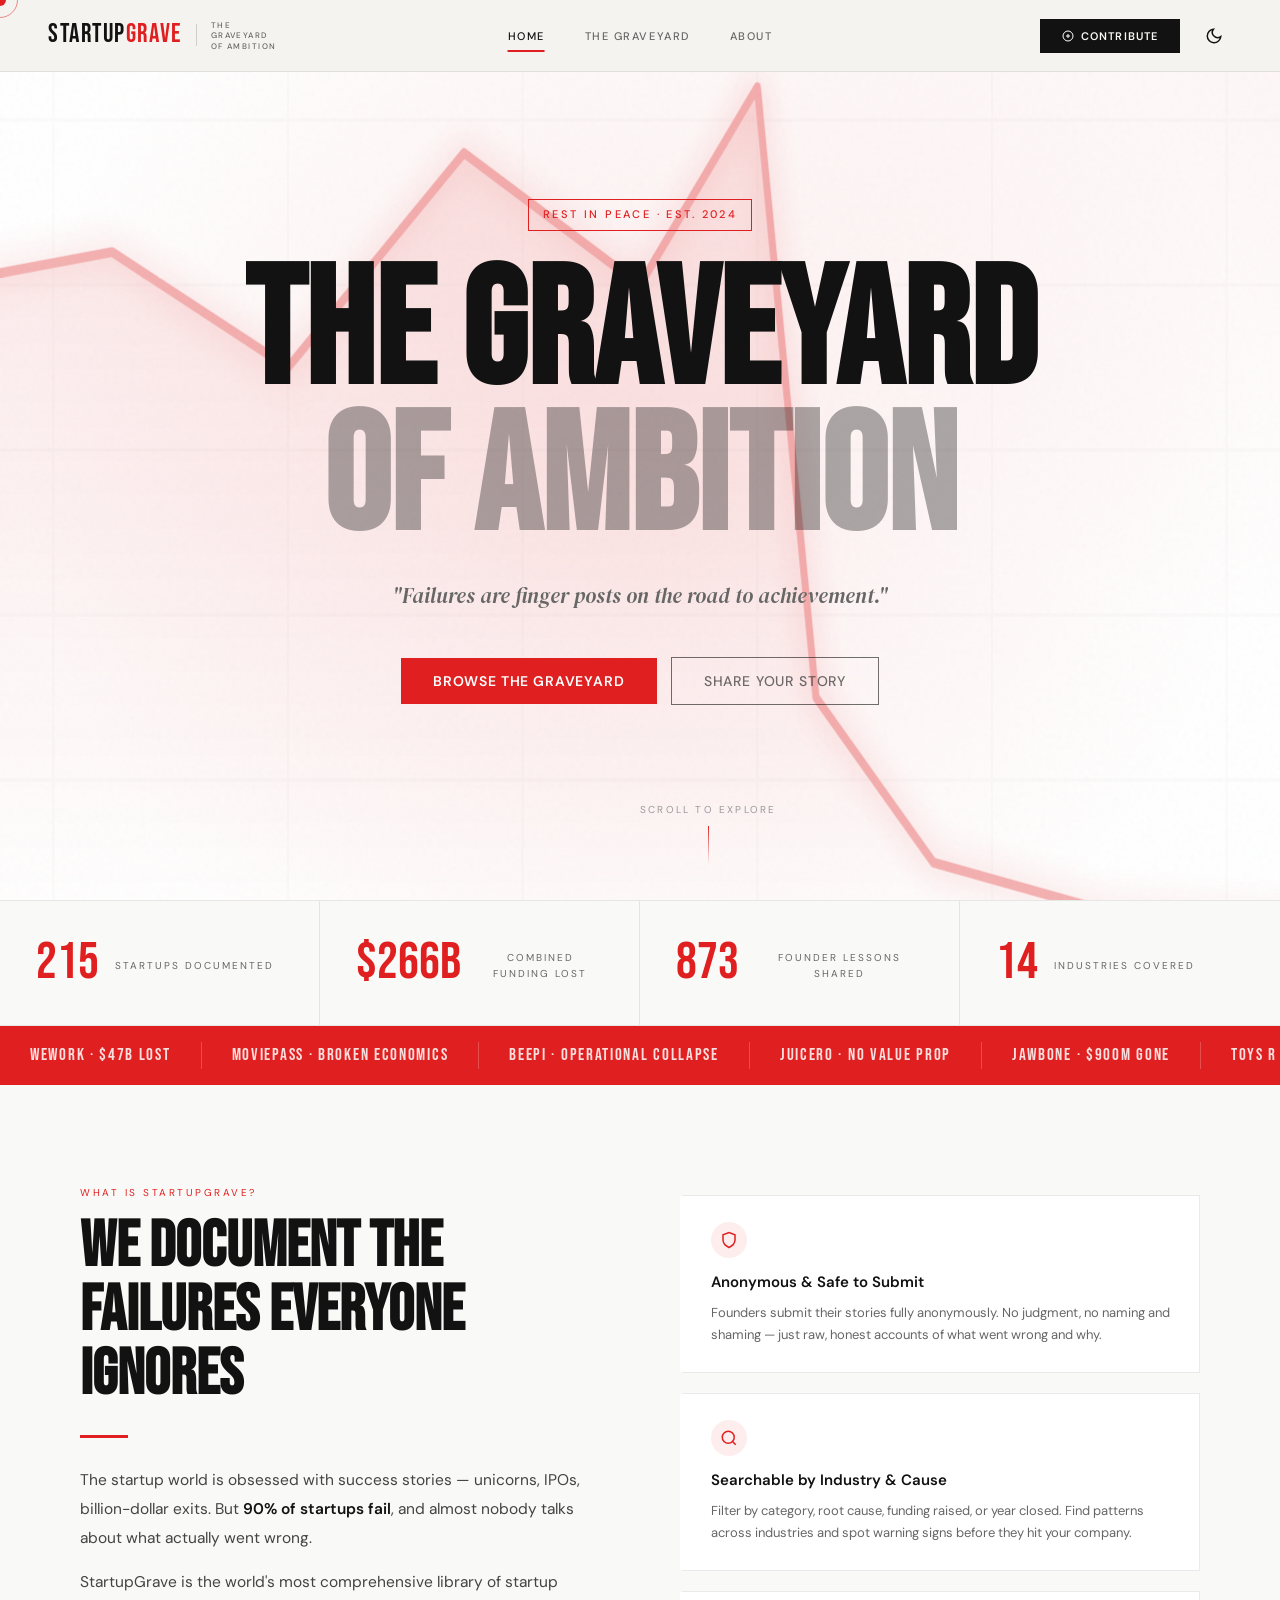
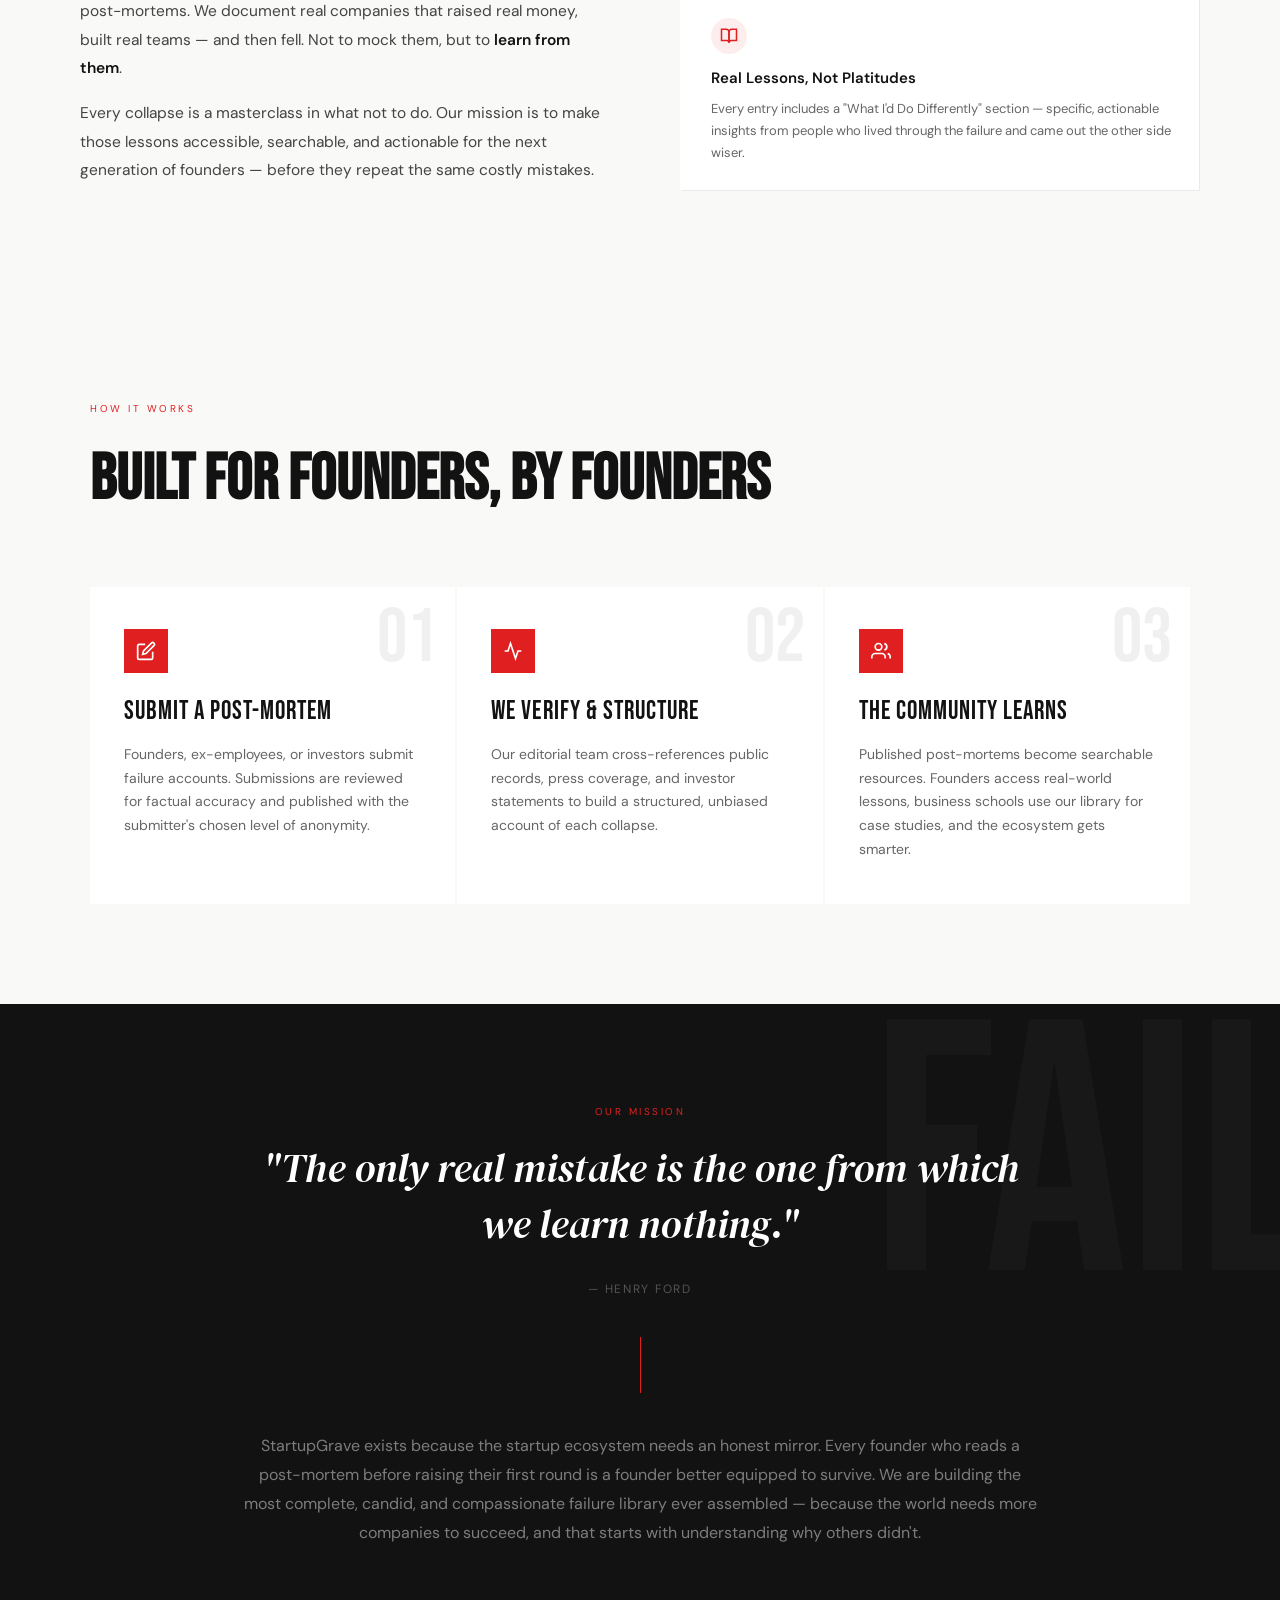
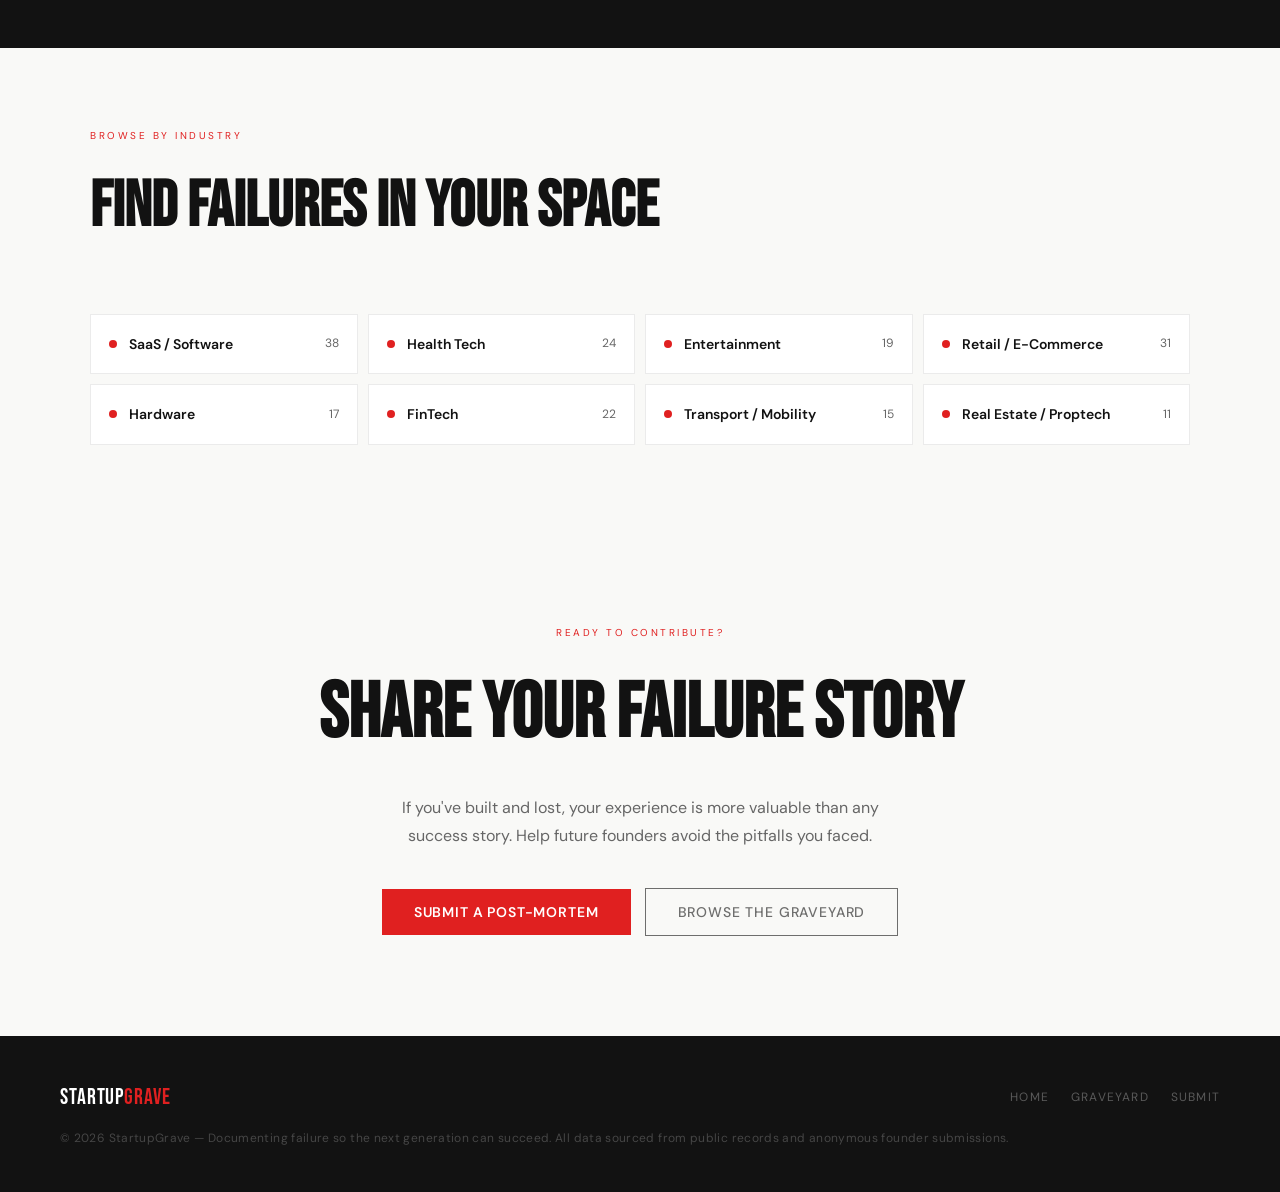
==== commit 604adb4a: "feat: implement dark mode with CSS variables and add an animated crash chart to the hero section." ====
--- a/Testing.html
+++ b/Testing.html
@@ -11,6 +11,12 @@
     href="https://fonts.googleapis.com/css2?family=Bebas+Neue&family=DM+Serif+Display:ital@0;1&family=DM+Sans:ital,wght@0,300;0,400;0,500;0,600;1,400&family=Syne:wght@400;600;700;800&display=swap"
     rel="stylesheet">
   <link rel="stylesheet" href="styles.css">
+  <script>
+    const savedTheme = localStorage.getItem('sg_theme');
+    if (savedTheme === 'dark' || (!savedTheme && window.matchMedia('(prefers-color-scheme: dark)').matches)) {
+        document.documentElement.setAttribute('data-theme', 'dark');
+    }
+  </script>
 </head>
 
 <body>
@@ -82,6 +88,22 @@
         </svg>
         Contribute
       </button>
+      <button class="theme-toggle" id="themeToggle" onclick="toggleTheme()" aria-label="Toggle Theme">
+        <svg class="moon-icon" viewBox="0 0 24 24" fill="none" stroke="currentColor" stroke-width="2">
+          <path d="M21 12.79A9 9 0 1 1 11.21 3 7 7 0 0 0 21 12.79z"></path>
+        </svg>
+        <svg class="sun-icon" viewBox="0 0 24 24" fill="none" stroke="currentColor" stroke-width="2" style="display:none">
+          <circle cx="12" cy="12" r="5"></circle>
+          <line x1="12" y1="1" x2="12" y2="3"></line>
+          <line x1="12" y1="21" x2="12" y2="23"></line>
+          <line x1="4.22" y1="4.22" x2="5.64" y2="5.64"></line>
+          <line x1="18.36" y1="18.36" x2="19.78" y2="19.78"></line>
+          <line x1="1" y1="12" x2="3" y2="12"></line>
+          <line x1="21" y1="12" x2="23" y2="12"></line>
+          <line x1="4.22" y1="19.78" x2="5.64" y2="18.36"></line>
+          <line x1="18.36" y1="5.64" x2="19.78" y2="4.22"></line>
+        </svg>
+      </button>
       <button class="nav-hamburger" id="navHamburger" onclick="toggleMenu()">
         <span></span><span></span><span></span>
       </button>
@@ -91,7 +113,19 @@
   <!-- ═══════════ HOME ═══════════ -->
   <div id="home-page" class="page active">
     <section class="home-hero">
-      <div class="hero-ghost">FAIL</div>
+      <div class="hero-chart-container">
+        <svg class="hero-crash-svg" viewBox="0 0 1200 600" preserveAspectRatio="none">
+          <defs>
+            <linearGradient id="crashGrad" x1="0" y1="0" x2="0" y2="1">
+              <stop offset="0%" stop-color="rgba(224, 32, 32, 0.4)" />
+              <stop offset="100%" stop-color="rgba(224, 32, 32, 0)" />
+            </linearGradient>
+          </defs>
+          <path class="chart-grid" d="M0,100 L1200,100 M0,200 L1200,200 M0,300 L1200,300 M0,400 L1200,400 M0,500 L1200,500 M100,0 L100,600 M300,0 L300,600 M500,0 L500,600 M700,0 L700,600 M900,0 L900,600 M1100,0 L1100,600" />
+          <path class="chart-fill" d="M0,200 L150,180 L300,250 L450,120 L600,200 L700,80 L750,450 L850,550 L1000,580 L1200,590 L1200,600 L0,600 Z" />
+          <path class="chart-line" d="M0,200 L150,180 L300,250 L450,120 L600,200 L700,80 L750,450 L850,550 L1000,580 L1200,590" />
+        </svg>
+      </div>
       <div class="hero-eyebrow">Rest in Peace · Est. 2024</div>
       <h1 class="hero-title">The Graveyard<br><span class="dim">of Ambition</span></h1>
       <p class="hero-subtitle">"Failures are finger posts on the road to achievement."</p>
@@ -638,6 +672,19 @@
   <script>
     // Custom script to transform the graveyard list into a gallery slider
     document.addEventListener("DOMContentLoaded", () => {
+      // Set initial moon/sun icon
+      const root = document.documentElement;
+      if (root.getAttribute('data-theme') === 'dark') {
+          setTimeout(() => {
+              const moon = document.querySelector('.theme-toggle .moon-icon');
+              const sun = document.querySelector('.theme-toggle .sun-icon');
+              if(moon && sun) {
+                  moon.style.display = 'none';
+                  sun.style.display = 'block';
+              }
+          }, 100);
+      }
+      
       const listOuter = document.getElementById('graveyardListOuter');
       let currentIndex = 0;
       let initialized = false;
--- a/styles.css
+++ b/styles.css
@@ -8,14 +8,49 @@
 
 :root {
     --red: #E02020;
-    --black: #121212; /* Softer black */
+    --black: #121212;
+    /* Softer black */
     --charcoal: #1A1A1A;
     --gray-dark: #2A2A2A;
     --gray: #666;
     --gray-light: #999;
-    --off-white: #F9F9F7; /* Slightly brighter off-white */
+    --off-white: #F9F9F7;
+    /* Slightly brighter off-white */
     --white: #FFFFFF;
-    --border: rgba(0, 0, 0, 0.08); /* Softer border */
+    --border: rgba(0, 0, 0, 0.08);
+    /* Softer border */
+
+    /* Semantic Variables */
+    --bg-main: var(--off-white);
+    --text-main: var(--black);
+    --bg-nav: rgba(245, 243, 239, .97);
+    --bg-card: var(--white);
+    --border-card: var(--border);
+    --bg-secondary: transparent;
+
+    /* Hero Specific */
+    --hero-bg: var(--white);
+    --hero-text: var(--black);
+    --hero-subtitle: var(--gray);
+    --chart-grid: rgba(0, 0, 0, 0.05);
+}
+
+[data-theme="dark"] {
+    --red: #E02020;
+    --bg-main: #0a0a0a;
+    --text-main: #ededed;
+    --gray: #a0a0a0;
+    --gray-light: #777;
+    --bg-nav: rgba(10, 10, 10, 0.95);
+    --bg-card: #151515;
+    --border: rgba(255, 255, 255, 0.1);
+    --border-card: rgba(255, 255, 255, 0.08);
+
+    /* Hero Specific Overrides */
+    --hero-bg: #050505;
+    --hero-text: var(--white);
+    --hero-subtitle: rgba(255, 255, 255, 0.6);
+    --chart-grid: rgba(255, 255, 255, 0.03);
 }
 
 html {
@@ -24,12 +59,14 @@
 
 body {
     font-family: 'DM Sans', sans-serif;
-    font-size: 16px; /* Explicit base size */
-    background: var(--off-white);
-    color: var(--black);
+    font-size: 16px;
+    /* Explicit base size */
+    background: var(--bg-main);
+    color: var(--text-main);
     overflow-x: hidden;
     cursor: none;
     line-height: 1.6;
+    transition: background-color 0.4s ease, color 0.4s ease;
 }
 
 /* CURSOR */
@@ -147,7 +184,7 @@
     display: flex;
     align-items: center;
     justify-content: space-between;
-    background: rgba(245, 243, 239, .97);
+    background: var(--bg-nav);
     backdrop-filter: blur(24px);
     border-bottom: 1px solid var(--border);
     transition: background 0.3s, box-shadow 0.3s;
@@ -157,6 +194,33 @@
     box-shadow: 0 4px 32px rgba(0, 0, 0, .07);
 }
 
+[data-theme="dark"] nav.scrolled {
+    box-shadow: 0 4px 32px rgba(0, 0, 0, .4);
+}
+
+.theme-toggle {
+    background: none;
+    border: none;
+    cursor: none;
+    display: flex;
+    align-items: center;
+    justify-content: center;
+    color: var(--text-main);
+    width: 36px;
+    height: 36px;
+    border-radius: 50%;
+    transition: background 0.2s, color 0.3s;
+}
+
+.theme-toggle:hover {
+    background: rgba(120, 120, 120, 0.15);
+}
+
+.theme-toggle svg {
+    width: 18px;
+    height: 18px;
+}
+
 /* LOGO */
 .nav-logo {
     display: flex;
@@ -177,7 +241,7 @@
 }
 
 .nav-logo-wordmark .wm-startup {
-    color: var(--black);
+    color: var(--text-main);
 }
 
 .nav-logo-wordmark .wm-grave {
@@ -242,7 +306,7 @@
 }
 
 .nav-link:hover {
-    color: var(--black);
+    color: var(--text-main);
 }
 
 .nav-link:hover::after {
@@ -250,7 +314,7 @@
 }
 
 .nav-link.active-nav {
-    color: var(--black);
+    color: var(--text-main);
 }
 
 .nav-link.active-nav::after {
@@ -270,8 +334,8 @@
     align-items: center;
     gap: 7px;
     padding: 10px 22px;
-    background: var(--black);
-    color: white;
+    background: var(--text-main);
+    color: var(--bg-main);
     border: none;
     font-family: 'DM Sans', sans-serif;
     font-size: 11px;
@@ -308,7 +372,7 @@
     display: block;
     width: 24px;
     height: 1.5px;
-    background: var(--black);
+    background: var(--text-main);
     transition: transform .35s cubic-bezier(.16, 1, .3, 1), opacity .25s;
     transform-origin: center;
 }
@@ -483,21 +547,102 @@
     padding: 64px 40px 60px;
     position: relative;
     overflow: hidden;
-    background: var(--white);
-}
-
-.hero-ghost {
+    background: var(--hero-bg);
+    transition: background-color 0.4s ease;
+}
+
+.home-hero::before {
+    content: '';
     position: absolute;
-    bottom: -10px;
-    left: 50%;
-    transform: translateX(-50%);
-    font-family: 'Bebas Neue', sans-serif;
-    font-size: 28vw;
-    color: rgba(0, 0, 0, .028);
-    white-space: nowrap;
+    inset: -50%;
+    background: radial-gradient(circle at 50% 50%, rgba(224, 32, 32, 0.08) 0%, transparent 40%),
+        radial-gradient(circle at 80% 20%, rgba(224, 32, 32, 0.05) 0%, transparent 30%);
+    background-size: 100% 100%;
+    z-index: 0;
+    animation: driftFailure 15s ease-in-out infinite alternate;
     pointer-events: none;
-    user-select: none;
-    line-height: 1;
+}
+
+.home-hero::after {
+    content: '';
+    position: absolute;
+    inset: 0;
+    background-image: url("data:image/svg+xml,%3Csvg viewBox='0 0 200 200' xmlns='http://www.w3.org/2000/svg'%3E%3Cfilter id='noiseFilter'%3E%3CfeTurbulence type='fractalNoise' baseFrequency='0.85' numOctaves='3' stitchTiles='stitch'/%3E%3C/filter%3E%3Crect width='100%25' height='100%25' filter='url(%23noiseFilter)' opactiy='0.05'/%3E%3C/svg%3E");
+    opacity: 0.04;
+    z-index: 0;
+    pointer-events: none;
+}
+
+@keyframes driftFailure {
+    0% {
+        transform: scale(1) translate(0, 0);
+    }
+
+    100% {
+        transform: scale(1.1) translate(-2%, 2%);
+    }
+}
+
+.hero-chart-container {
+    position: absolute;
+    inset: 0;
+    z-index: 0;
+    pointer-events: none;
+    opacity: 0.35;
+    overflow: hidden;
+}
+
+.hero-crash-svg {
+    width: 100%;
+    height: 100%;
+    transform: scale(1.1);
+    /* Slight overflow to hide edges */
+}
+
+.chart-grid {
+    stroke: var(--chart-grid);
+    stroke-width: 2;
+    fill: none;
+}
+
+.chart-line {
+    fill: none;
+    stroke: #E02020;
+    stroke-width: 6;
+    stroke-linecap: round;
+    stroke-linejoin: round;
+    filter: drop-shadow(0 0 12px rgba(224, 32, 32, 0.8));
+    stroke-dasharray: 4000;
+    stroke-dashoffset: 4000;
+    animation: drawCrash 3s cubic-bezier(0.25, 1, 0.5, 1) forwards, pulseGlow 2s infinite alternate 3s;
+}
+
+.chart-fill {
+    fill: url(#crashGrad);
+    opacity: 0;
+    animation: fadeInFill 1.5s ease-out forwards 2s;
+}
+
+@keyframes drawCrash {
+    to {
+        stroke-dashoffset: 0;
+    }
+}
+
+@keyframes fadeInFill {
+    to {
+        opacity: 0.8;
+    }
+}
+
+@keyframes pulseGlow {
+    from {
+        filter: drop-shadow(0 0 12px rgba(224, 32, 32, 0.8));
+    }
+
+    to {
+        filter: drop-shadow(0 0 24px rgba(224, 32, 32, 1));
+    }
 }
 
 .hero-eyebrow {
@@ -520,28 +665,31 @@
     font-size: clamp(76px, 13vw, 190px);
     line-height: .88;
     text-align: center;
-    color: var(--black);
+    color: var(--hero-text);
     opacity: 0;
     animation: fadeUp .9s .5s forwards;
     position: relative;
     z-index: 1;
+    transition: color 0.4s ease;
 }
 
 .hero-title .dim {
-    color: rgba(10, 10, 10, .25);
+    color: var(--hero-text);
+    opacity: 0.35;
 }
 
 .hero-subtitle {
     font-family: 'DM Serif Display', serif;
     font-style: italic;
     font-size: clamp(15px, 2.2vw, 21px);
-    color: var(--gray);
+    color: var(--hero-subtitle);
     margin-top: 26px;
     text-align: center;
     opacity: 0;
     animation: fadeUp .8s .7s forwards;
     position: relative;
     z-index: 1;
+    transition: color 0.4s ease;
 }
 
 .hero-cta-row {
@@ -580,8 +728,9 @@
 .btn-secondary {
     padding: 14px 32px;
     background: transparent;
-    color: var(--black);
-    border: 1.5px solid var(--black);
+    color: var(--hero-text);
+    border: 1.5px solid var(--hero-text);
+    opacity: 0.6;
     font-family: 'DM Sans', sans-serif;
     font-size: 14px;
     font-weight: 500;
@@ -592,8 +741,9 @@
 }
 
 .btn-secondary:hover {
-    background: var(--black);
-    color: white;
+    background: var(--hero-text);
+    color: var(--hero-bg);
+    opacity: 1;
 }
 
 .hero-scroll {
@@ -637,9 +787,13 @@
 
 /* STATS BAR */
 .stats-bar {
-    background: var(--black);
+    background: var(--bg-main);
+    color: var(--text-main);
     display: grid;
     grid-template-columns: repeat(4, 1fr);
+    transition: background 0.4s ease;
+    border-top: 1px solid var(--border);
+    border-bottom: 1px solid var(--border);
 }
 
 .stat-item {
@@ -682,7 +836,7 @@
     font-size: 10px;
     letter-spacing: .2em;
     text-transform: uppercase;
-    color: rgba(255, 255, 255, .38);
+    color: var(--gray);
     margin-top: 6px;
 }
 
@@ -722,13 +876,15 @@
 
 /* ABOUT */
 .about-section {
-    padding: 120px 80px;
+    padding: 100px 80px;
     max-width: 1280px;
     margin: 0 auto;
     display: grid;
     grid-template-columns: 1fr 1fr;
     gap: 80px;
     align-items: center;
+    background: var(--bg-main);
+    transition: background-color 0.4s ease;
 }
 
 .about-label {
@@ -764,7 +920,7 @@
 }
 
 .about-body strong {
-    color: var(--black);
+    color: var(--text-main);
     font-weight: 600;
 }
 
@@ -775,11 +931,11 @@
 }
 
 .about-card {
-    background: white;
-    border: 1px solid var(--border);
+    background: var(--bg-card);
+    border: 1px solid var(--border-card);
     padding: 26px 28px;
     border-left: 3px solid transparent;
-    transition: border-color .3s, transform .3s, box-shadow .3s;
+    transition: border-color .3s, transform .3s, box-shadow .3s, background 0.3s;
 }
 
 .about-card:hover {
@@ -820,8 +976,9 @@
 
 /* HOW IT WORKS */
 .how-section {
-    background: white;
+    background: var(--bg-main);
     padding: 100px 80px;
+    transition: background-color 0.4s ease;
 }
 
 .how-inner {
@@ -851,20 +1008,22 @@
 
 .how-step {
     padding: 42px 34px;
-    background: var(--off-white);
+    background: var(--bg-card);
     position: relative;
     overflow: hidden;
-    transition: background .3s;
+    transition: background .3s, transform 0.3s;
 }
 
 .how-step:hover {
-    background: var(--black);
+    background: var(--red);
+    transform: translateY(-4px);
 }
 
 .how-step-num {
     font-family: 'Bebas Neue', sans-serif;
     font-size: 76px;
-    color: rgba(0, 0, 0, .06);
+    color: var(--text-main);
+    opacity: 0.06;
     line-height: 1;
     position: absolute;
     top: 14px;
@@ -985,7 +1144,8 @@
 /* CATEGORIES */
 .categories-section {
     padding: 80px;
-    background: var(--off-white);
+    background: var(--bg-main);
+    transition: background-color 0.4s ease;
 }
 
 .categories-inner {
@@ -1002,13 +1162,13 @@
 
 .cat-pill {
     padding: 18px 18px;
-    background: white;
+    background: var(--bg-card);
     border: 1px solid var(--border);
     display: flex;
     align-items: center;
     gap: 12px;
     cursor: none;
-    transition: all .25s;
+    transition: all .25s, background 0.4s ease;
 }
 
 .cat-pill:hover {
@@ -1040,7 +1200,7 @@
 
 .cat-pill-count {
     font-size: 12px;
-    color: var(--gray-light);
+    color: var(--gray);
     transition: color .3s ease;
 }
 
@@ -1148,9 +1308,11 @@
     display: flex;
     align-items: center;
     gap: 12px;
-    border: 1px solid rgba(255,255,255,0.15); /* Softer white border */
+    border: 1px solid rgba(255, 255, 255, 0.15);
+    /* Softer white border */
     padding: 12px 18px;
-    background: rgba(255,255,255,0.05); /* Softer translucent background */
+    background: rgba(255, 255, 255, 0.05);
+    /* Softer translucent background */
     flex: 1;
     min-width: 240px;
     border-radius: 6px;
@@ -1158,14 +1320,15 @@
 }
 
 .search-box:focus-within {
-    background: rgba(255,255,255,0.1);
-    border-color: rgba(255,255,255,0.3);
+    background: rgba(255, 255, 255, 0.1);
+    border-color: rgba(255, 255, 255, 0.3);
 }
 
 .search-box svg {
     width: 14px;
     height: 14px;
-    stroke: rgba(255,255,255,0.5); /* Lighter icon */
+    stroke: rgba(255, 255, 255, 0.5);
+    /* Lighter icon */
     fill: none;
     flex-shrink: 0;
 }
@@ -1182,34 +1345,37 @@
 }
 
 .search-box input::placeholder {
-    color: rgba(255,255,255,0.3); /* Softer placeholder */
+    color: rgba(255, 255, 255, 0.3);
+    /* Softer placeholder */
 }
 
 .filter-select {
-    border: 1px solid rgba(255,255,255,0.15);
+    border: 1px solid rgba(255, 255, 255, 0.15);
     padding: 12px 38px 12px 16px;
     font-family: 'DM Sans', sans-serif;
     font-size: 14px;
-    background: rgba(26,26,26,0.9);
+    background: rgba(26, 26, 26, 0.9);
     cursor: none;
     outline: none;
     color: white;
     appearance: none;
     border-radius: 6px;
-    background-image: url("data:image/svg+xml,%3Csvg xmlns='http://www.w3.org/2000/svg' width='12' height='12' viewBox='0 0 24 24' fill='none' stroke='white' stroke-width='2'%3E%3Cpath d='M6 9l6 6 6-6'/%3E%3C/svg%3E"); /* White arrow */
+    background-image: url("data:image/svg+xml,%3Csvg xmlns='http://www.w3.org/2000/svg' width='12' height='12' viewBox='0 0 24 24' fill='none' stroke='white' stroke-width='2'%3E%3Cpath d='M6 9l6 6 6-6'/%3E%3C/svg%3E");
+    /* White arrow */
     background-repeat: no-repeat;
     background-position: right 14px center;
     transition: background 0.3s ease, border-color 0.3s ease;
 }
 
-.filter-select:hover, .filter-select:focus {
+.filter-select:hover,
+.filter-select:focus {
     background: #222;
-    border-color: rgba(255,255,255,0.25);
+    border-color: rgba(255, 255, 255, 0.25);
 }
 
 .result-count {
     font-size: 12px;
-    color: rgba(255,255,255,0.4);
+    color: rgba(255, 255, 255, 0.4);
     letter-spacing: .05em;
     margin-left: auto;
 }
@@ -1527,7 +1693,7 @@
     z-index: 10;
     max-width: 1100px;
     border-radius: 8px;
-    box-shadow: 0 12px 32px rgba(0,0,0,0.04);
+    box-shadow: 0 12px 32px rgba(0, 0, 0, 0.04);
 }
 
 .stat-item {
@@ -1597,10 +1763,13 @@
 .gy-list-outer {
     max-width: 1400px;
     margin: 0 auto;
-    padding: 0 40px 80px;
+    padding: 60px 40px 80px;
+    /* Increased top padding from 0 to 60px */
     display: grid;
     grid-template-columns: repeat(auto-fill, minmax(300px, 1fr));
     gap: 30px;
+    background: var(--bg-main);
+    transition: background 0.4s ease;
 }
 
 .gy-entry {
@@ -1609,16 +1778,16 @@
     cursor: none;
     position: relative;
     overflow: hidden;
-    background: white;
+    background: var(--bg-card);
     border: 1px solid var(--border);
     border-radius: 6px;
-    transition: transform 0.4s cubic-bezier(0.16, 1, 0.3, 1), box-shadow 0.4s ease, border-color 0.4s ease;
+    transition: transform 0.4s cubic-bezier(0.16, 1, 0.3, 1), box-shadow 0.4s ease, border-color 0.4s ease, background 0.4s ease;
     z-index: 1;
 }
 
 .gy-entry:hover {
     transform: scale(1.08) translateY(-4px);
-    box-shadow: 0 24px 48px rgba(0,0,0,0.12);
+    box-shadow: 0 24px 48px rgba(0, 0, 0, 0.12);
     border-color: var(--red);
     z-index: 10;
 }
@@ -1645,7 +1814,7 @@
 
 .gy-entry-content {
     padding: 24px 28px;
-    background: white;
+    background: transparent;
     display: flex;
     flex-direction: column;
     flex-grow: 1;
@@ -1655,8 +1824,9 @@
 .gy-entry-name {
     font-family: 'Bebas Neue', sans-serif;
     font-size: 34px;
-    color: var(--black);
+    color: var(--text-main);
     line-height: 1.1;
+    transition: color 0.4s ease;
     margin-bottom: 6px;
     letter-spacing: 0.04em;
 }
@@ -1681,7 +1851,7 @@
     opacity: 1;
     margin-top: 18px;
     padding-top: 18px;
-    border-top: 1px solid rgba(0,0,0,0.06);
+    border-top: 1px solid rgba(0, 0, 0, 0.06);
 }
 
 .gy-entry-cause {
@@ -2902,8 +3072,9 @@
 
 /* MISSION SECTION */
 .ab-mission {
-    padding: 120px 80px;
-    background: var(--off-white);
+    padding: 100px 80px;
+    background: var(--bg-main);
+    transition: background-color 0.4s ease;
     display: grid;
     grid-template-columns: 1fr 1fr;
     gap: 80px;
@@ -2925,7 +3096,7 @@
     font-size: clamp(48px, 5.5vw, 76px);
     line-height: .95;
     margin-bottom: 20px;
-    color: var(--black);
+    color: var(--text-main);
 }
 
 .ab-mission-bar {
@@ -2938,7 +3109,7 @@
 .ab-mission-text {
     font-size: 16px;
     line-height: 1.85;
-    color: #444;
+    color: var(--gray);
 }
 
 .ab-mission-text p {
@@ -2957,11 +3128,11 @@
 }
 
 .ab-mission-card {
-    background: white;
-    border: 1px solid rgba(0, 0, 0, .08);
+    background: var(--bg-card);
+    border: 1px solid var(--border);
     border-left: 3px solid transparent;
     padding: 26px 28px;
-    transition: border-color .3s, transform .3s, box-shadow .3s;
+    transition: border-color .3s, transform .3s, box-shadow .3s, background 0.4s ease;
     opacity: 0;
     transform: translateX(30px);
     transition: opacity .6s, transform .6s, border-color .3s, box-shadow .3s;
@@ -3005,7 +3176,7 @@
 
 .ab-mc-text {
     font-size: 13px;
-    color: #666;
+    color: var(--gray);
     line-height: 1.7;
 }
 
@@ -3105,7 +3276,8 @@
 /* HOW IT WORKS */
 .ab-how {
     padding: 100px 80px;
-    background: white;
+    background: var(--bg-main);
+    transition: background-color 0.4s ease;
 }
 
 .ab-how-inner {
@@ -3138,7 +3310,7 @@
 
 .ab-how-step {
     padding: 44px 36px;
-    background: var(--off-white);
+    background: var(--bg-card);
     position: relative;
     overflow: hidden;
     opacity: 0;
@@ -3193,6 +3365,7 @@
     font-size: 28px;
     letter-spacing: .03em;
     margin-bottom: 12px;
+    color: var(--text-main);
     transition: color .3s;
 }
 
@@ -3203,7 +3376,7 @@
 .ab-how-step-text {
     font-size: 14px;
     line-height: 1.75;
-    color: #666;
+    color: var(--gray);
     transition: color .3s;
 }
 
@@ -3292,7 +3465,8 @@
 /* TEAM / VALUES STRIP */
 .ab-values {
     padding: 100px 80px;
-    background: var(--off-white);
+    background: var(--bg-main);
+    transition: background-color 0.4s ease;
 }
 
 .ab-values-inner {
@@ -3333,8 +3507,8 @@
     gap: 20px;
     align-items: flex-start;
     padding: 28px;
-    background: white;
-    border: 1px solid rgba(0, 0, 0, .07);
+    background: var(--bg-card);
+    border: 1px solid var(--border);
     border-left: 3px solid var(--red);
     opacity: 0;
     transform: translateY(18px);
@@ -3353,7 +3527,8 @@
 .ab-value-num {
     font-family: 'Bebas Neue', sans-serif;
     font-size: 36px;
-    color: rgba(0, 0, 0, .08);
+    color: var(--text-main);
+    opacity: 0.08;
     line-height: 1;
     flex-shrink: 0;
     min-width: 36px;
@@ -3368,7 +3543,7 @@
 
 .ab-value-text {
     font-size: 13.5px;
-    color: #666;
+    color: var(--gray);
     line-height: 1.7;
 }
 
@@ -3376,7 +3551,8 @@
 .ab-cta {
     padding: 100px 80px;
     text-align: center;
-    background: white;
+    background: var(--bg-main);
+    transition: background-color 0.4s ease;
 }
 
 .ab-cta-eyebrow {
@@ -3392,7 +3568,7 @@
     font-size: clamp(52px, 7vw, 90px);
     line-height: .92;
     margin-bottom: 22px;
-    color: var(--black);
+    color: var(--text-main);
     opacity: 0;
     transform: translateY(24px);
     transition: opacity .8s, transform .8s;
@@ -3405,7 +3581,7 @@
 
 .ab-cta-sub {
     font-size: 16px;
-    color: #666;
+    color: var(--gray);
     max-width: 480px;
     margin: 0 auto 40px;
     line-height: 1.75;
@@ -3486,14 +3662,15 @@
 }
 
 .modal {
-    background: white;
+    background: var(--bg-card);
     width: min(580px, 92vw);
     max-height: 88vh;
     overflow-y: auto;
     padding: 46px;
     transform: translateY(20px);
-    transition: transform .4s cubic-bezier(.16, 1, .3, 1);
+    transition: transform .4s cubic-bezier(.16, 1, .3, 1), background 0.4s ease;
     position: relative;
+    color: var(--text-main);
 }
 
 .modal-overlay.open .modal {
@@ -3558,8 +3735,9 @@
     font-family: 'DM Sans', sans-serif;
     font-size: 14px;
     outline: none;
-    transition: border-color .2s;
-    background: white;
+    transition: border-color .2s, background 0.4s ease, color 0.4s ease;
+    background: var(--bg-main);
+    color: var(--text-main);
     cursor: none;
 }
 
@@ -3584,15 +3762,15 @@
 .form-submit {
     width: 100%;
     padding: 14px;
-    background: var(--black);
-    color: white;
+    background: var(--text-main);
+    color: var(--bg-main);
     border: none;
     font-family: 'Bebas Neue', sans-serif;
     font-size: 20px;
     letter-spacing: .08em;
     cursor: none;
     margin-top: 8px;
-    transition: background .2s;
+    transition: background .2s, color 0.2s;
 }
 
 .form-submit:hover {
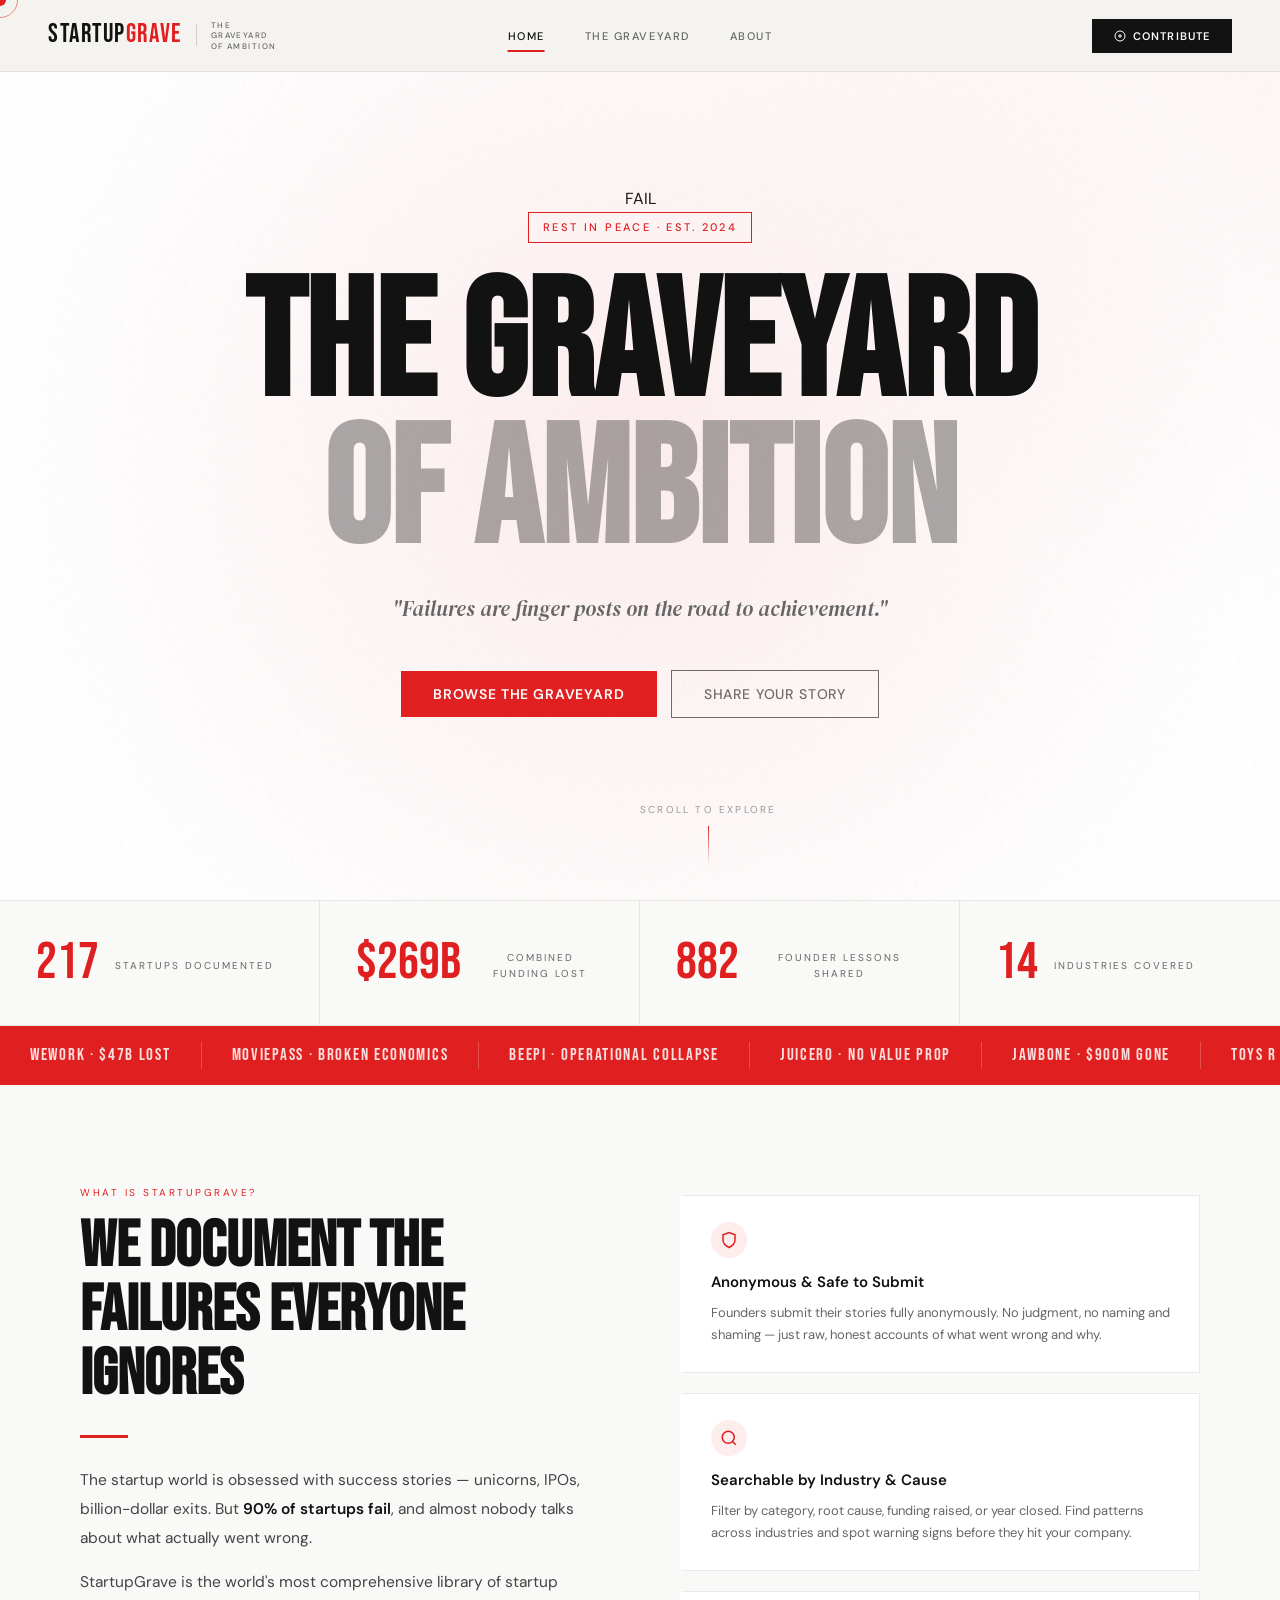
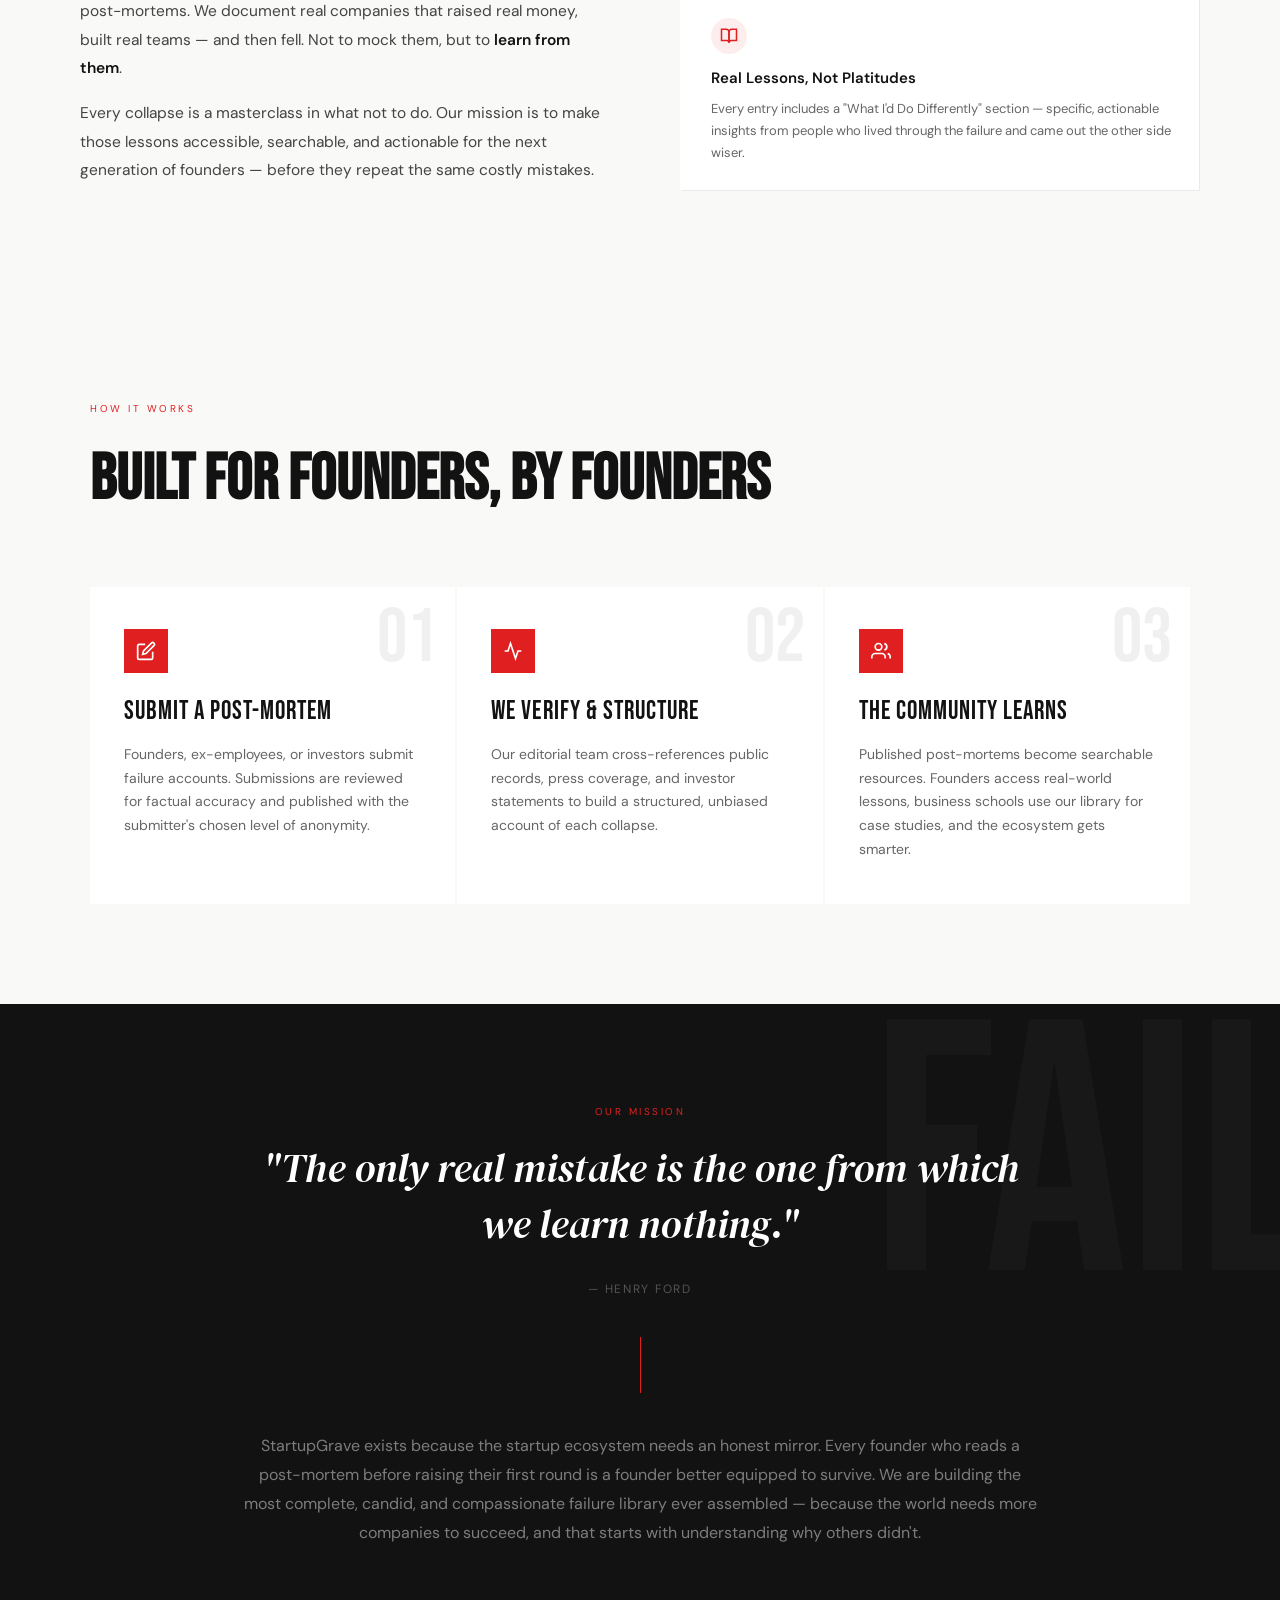
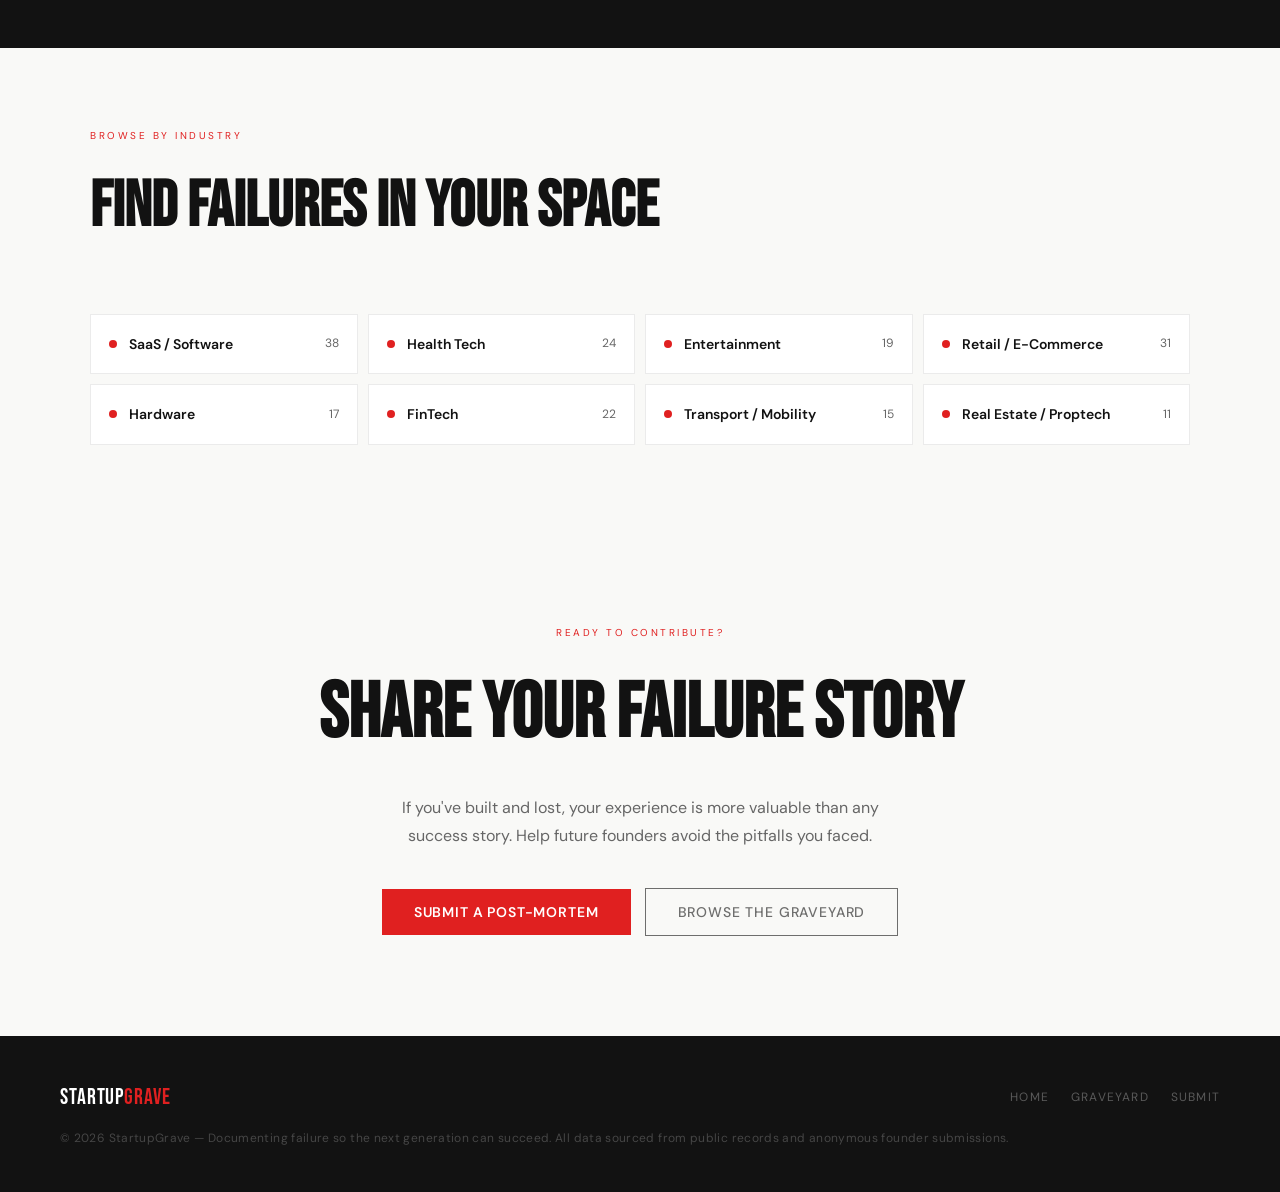
==== commit 9f1ab333: "feat: add complete blog posts for all startups & integrate logos/backgrounds - Populated DETAIL_DATA" ====
--- a/Testing.html
+++ b/Testing.html
@@ -1,4 +1,3 @@
-<!-- this is testing file , this is not a actual project file code -->
 <!DOCTYPE html>
 <html lang="en">
 
@@ -11,12 +10,7 @@
     href="https://fonts.googleapis.com/css2?family=Bebas+Neue&family=DM+Serif+Display:ital@0;1&family=DM+Sans:ital,wght@0,300;0,400;0,500;0,600;1,400&family=Syne:wght@400;600;700;800&display=swap"
     rel="stylesheet">
   <link rel="stylesheet" href="styles.css">
-  <script>
-    const savedTheme = localStorage.getItem('sg_theme');
-    if (savedTheme === 'dark' || (!savedTheme && window.matchMedia('(prefers-color-scheme: dark)').matches)) {
-        document.documentElement.setAttribute('data-theme', 'dark');
-    }
-  </script>
+  <link rel="icon" type="image/png" href="assets/favicon.png">
 </head>
 
 <body>
@@ -88,22 +82,6 @@
         </svg>
         Contribute
       </button>
-      <button class="theme-toggle" id="themeToggle" onclick="toggleTheme()" aria-label="Toggle Theme">
-        <svg class="moon-icon" viewBox="0 0 24 24" fill="none" stroke="currentColor" stroke-width="2">
-          <path d="M21 12.79A9 9 0 1 1 11.21 3 7 7 0 0 0 21 12.79z"></path>
-        </svg>
-        <svg class="sun-icon" viewBox="0 0 24 24" fill="none" stroke="currentColor" stroke-width="2" style="display:none">
-          <circle cx="12" cy="12" r="5"></circle>
-          <line x1="12" y1="1" x2="12" y2="3"></line>
-          <line x1="12" y1="21" x2="12" y2="23"></line>
-          <line x1="4.22" y1="4.22" x2="5.64" y2="5.64"></line>
-          <line x1="18.36" y1="18.36" x2="19.78" y2="19.78"></line>
-          <line x1="1" y1="12" x2="3" y2="12"></line>
-          <line x1="21" y1="12" x2="23" y2="12"></line>
-          <line x1="4.22" y1="19.78" x2="5.64" y2="18.36"></line>
-          <line x1="18.36" y1="5.64" x2="19.78" y2="4.22"></line>
-        </svg>
-      </button>
       <button class="nav-hamburger" id="navHamburger" onclick="toggleMenu()">
         <span></span><span></span><span></span>
       </button>
@@ -113,19 +91,7 @@
   <!-- ═══════════ HOME ═══════════ -->
   <div id="home-page" class="page active">
     <section class="home-hero">
-      <div class="hero-chart-container">
-        <svg class="hero-crash-svg" viewBox="0 0 1200 600" preserveAspectRatio="none">
-          <defs>
-            <linearGradient id="crashGrad" x1="0" y1="0" x2="0" y2="1">
-              <stop offset="0%" stop-color="rgba(224, 32, 32, 0.4)" />
-              <stop offset="100%" stop-color="rgba(224, 32, 32, 0)" />
-            </linearGradient>
-          </defs>
-          <path class="chart-grid" d="M0,100 L1200,100 M0,200 L1200,200 M0,300 L1200,300 M0,400 L1200,400 M0,500 L1200,500 M100,0 L100,600 M300,0 L300,600 M500,0 L500,600 M700,0 L700,600 M900,0 L900,600 M1100,0 L1100,600" />
-          <path class="chart-fill" d="M0,200 L150,180 L300,250 L450,120 L600,200 L700,80 L750,450 L850,550 L1000,580 L1200,590 L1200,600 L0,600 Z" />
-          <path class="chart-line" d="M0,200 L150,180 L300,250 L450,120 L600,200 L700,80 L750,450 L850,550 L1000,580 L1200,590" />
-        </svg>
-      </div>
+      <div class="hero-ghost">FAIL</div>
       <div class="hero-eyebrow">Rest in Peace · Est. 2024</div>
       <h1 class="hero-title">The Graveyard<br><span class="dim">of Ambition</span></h1>
       <p class="hero-subtitle">"Failures are finger posts on the road to achievement."</p>
@@ -418,7 +384,8 @@
               asset in the startup ecosystem. The lessons embedded in each collapse — the governance failures, the unit
               economics blindspots, the timing miscalculations — are worth more than any MBA curriculum.</p>
             <p>We are not here to mock the fallen. We are here to honour them with the only tribute that matters:
-              <strong>making sure their mistakes are never repeated.</strong></p>
+              <strong>making sure their mistakes are never repeated.</strong>
+            </p>
           </div>
         </div>
         <div class="ab-mission-right">
@@ -664,214 +631,9 @@
           placeholder="Your wisdom for the next founder…"></textarea></div>
       <div class="form-group"><label class="form-anon"><input type="checkbox" checked> Submit anonymously</label></div>
       <button class="form-submit" onclick="submitForm()">Submit to the Graveyard</button>
-
     </div>
   </div>
-
   <script src="script.js"></script>
-  <script>
-    // Custom script to transform the graveyard list into a gallery slider
-    document.addEventListener("DOMContentLoaded", () => {
-      // Set initial moon/sun icon
-      const root = document.documentElement;
-      if (root.getAttribute('data-theme') === 'dark') {
-          setTimeout(() => {
-              const moon = document.querySelector('.theme-toggle .moon-icon');
-              const sun = document.querySelector('.theme-toggle .sun-icon');
-              if(moon && sun) {
-                  moon.style.display = 'none';
-                  sun.style.display = 'block';
-              }
-          }, 100);
-      }
-      
-      const listOuter = document.getElementById('graveyardListOuter');
-      let currentIndex = 0;
-      let initialized = false;
-
-      // Inject Slider Styles
-      const style = document.createElement('style');
-      style.textContent = `
-      #graveyardListOuter {
-        display: flex !important;
-        flex-wrap: nowrap !important;
-        overflow-x: auto !important;
-        overflow-y: hidden !important;
-        scroll-snap-type: x mandatory !important;
-        scroll-behavior: smooth;
-        gap: 0 !important;
-        padding: 0 !important;
-        -ms-overflow-style: none;  /* IE and Edge */
-        scrollbar-width: none;  /* Firefox */
-      }
-      #graveyardListOuter::-webkit-scrollbar {
-        display: none;
-      }
-      #graveyardListOuter .gy-entry {
-        flex: 0 0 100% !important;
-        width: 100% !important;
-        max-width: 100% !important;
-        scroll-snap-align: center !important;
-        border-radius: 0 !important;
-        border-left: none !important;
-        border-right: none !important;
-        transform: none !important;
-        box-shadow: none !important;
-      }
-      #graveyardListOuter .gy-entry:hover {
-        border-color: var(--border) !important;
-      }
-      #graveyardListOuter .gy-entry-img-wrap {
-        /* Make it banner-like for the slider */
-        aspect-ratio: 21 / 9 !important;
-      }
-      #graveyardListOuter .gy-entry:hover .gy-entry-bg {
-        transform: none !important;
-      }
-      /* Optional: hide hover reveal in slider so it stays clean */
-      #graveyardListOuter .gy-entry-more {
-        max-height: 400px !important;
-        opacity: 1 !important;
-        margin-top: 18px !important;
-        padding-top: 18px !important;
-        border-top: 1px solid rgba(0,0,0,0.06) !important;
-      }
-      .gallery-controls {
-        display: flex;
-        justify-content: center;
-        align-items: center;
-        gap: 40px;
-        padding: 20px 0 80px;
-        width: 100%;
-        max-width: 1400px;
-        margin: 0 auto;
-      }
-      .gallery-btn {
-        padding: 14px 32px;
-        background: var(--black);
-        color: white;
-        border: none;
-        cursor: pointer;
-        font-family: 'DM Sans', sans-serif;
-        font-size: 13px;
-        font-weight: 600;
-        letter-spacing: .08em;
-        text-transform: uppercase;
-        transition: background .3s ease, transform .2s ease;
-      }
-      .gallery-btn:hover {
-        background: var(--red);
-        transform: translateY(-2px);
-      }
-      .gallery-indicator {
-        font-family: 'Bebas Neue', sans-serif;
-        font-size: 28px;
-        color: var(--black);
-        letter-spacing: 0.1em;
-        min-width: 100px;
-        text-align: center;
-      }
-    `;
-      document.head.appendChild(style);
-
-      // Create Controls
-      const controls = document.createElement('div');
-      controls.className = 'gallery-controls';
-
-      const prevBtn = document.createElement('button');
-      prevBtn.className = 'gallery-btn';
-      prevBtn.innerHTML = '← Prev';
-
-      const indicator = document.createElement('div');
-      indicator.className = 'gallery-indicator';
-      indicator.textContent = '0 / 0';
-
-      const nextBtn = document.createElement('button');
-      nextBtn.className = 'gallery-btn';
-      nextBtn.innerHTML = 'Next →';
-
-      controls.appendChild(prevBtn);
-      controls.appendChild(indicator);
-      controls.appendChild(nextBtn);
-
-      // Insert controls right after the graveyardListOuter
-      listOuter.parentNode.insertBefore(controls, listOuter.nextSibling);
-
-      // Logic to sync and control gallery
-      const updateGallery = () => {
-        const entries = Array.from(listOuter.querySelectorAll('.gy-entry')).filter(e => e.style.display !== 'none');
-        if (entries.length === 0) {
-          indicator.textContent = '0 / 0';
-          return;
-        }
-        // Hide load more button
-        const loadMore = document.querySelector('.gy-load-more-wrap');
-        if (loadMore) loadMore.style.display = 'none';
-
-        // Clamp index
-        if (currentIndex >= entries.length) currentIndex = 0;
-        if (currentIndex < 0) currentIndex = entries.length - 1;
-
-        indicator.textContent = (currentIndex + 1) + ' / ' + entries.length;
-
-        // Scroll to current
-        listOuter.scrollTo({
-          left: entries[currentIndex].offsetLeft - listOuter.offsetLeft,
-          behavior: 'smooth'
-        });
-      };
-
-      // Scroll listener to update indicator if user scrolls manually (touch swiping)
-      let scrollTimeout;
-      listOuter.addEventListener('scroll', () => {
-        clearTimeout(scrollTimeout);
-        scrollTimeout = setTimeout(() => {
-          const entries = Array.from(listOuter.querySelectorAll('.gy-entry')).filter(e => e.style.display !== 'none');
-          if (entries.length === 0) return;
-          const scrollX = listOuter.scrollLeft;
-          const width = listOuter.offsetWidth;
-          const newIndex = Math.round(scrollX / width);
-          if (newIndex !== currentIndex && newIndex >= 0 && newIndex < entries.length) {
-            currentIndex = newIndex;
-            indicator.textContent = (currentIndex + 1) + ' / ' + entries.length;
-          }
-        }, 50);
-      });
-
-      prevBtn.onclick = () => {
-        const entries = Array.from(listOuter.querySelectorAll('.gy-entry')).filter(e => e.style.display !== 'none');
-        if (entries.length === 0) return;
-        currentIndex = (currentIndex - 1 + entries.length) % entries.length;
-        updateGallery();
-      };
-
-      nextBtn.onclick = () => {
-        const entries = Array.from(listOuter.querySelectorAll('.gy-entry')).filter(e => e.style.display !== 'none');
-        if (entries.length === 0) return;
-        currentIndex = (currentIndex + 1) % entries.length;
-        updateGallery();
-      };
-
-      // Observe changes inside graveyardListOuter (e.g. initial render or filtering)
-      const observer = new MutationObserver(() => {
-        currentIndex = 0;
-        updateGallery();
-      });
-      observer.observe(listOuter, { childList: true });
-
-      // Initial trigger: script.js might be delayed slightly
-      const checkInterval = setInterval(() => {
-        if (listOuter.querySelector('.gy-entry')) {
-          clearInterval(checkInterval);
-          if (!initialized) {
-            initialized = true;
-            updateGallery();
-          }
-        }
-      }, 100);
-    });
-  </script>
 </body>
 
-</html>
-<!-- git commit test comment mann -->+</html>
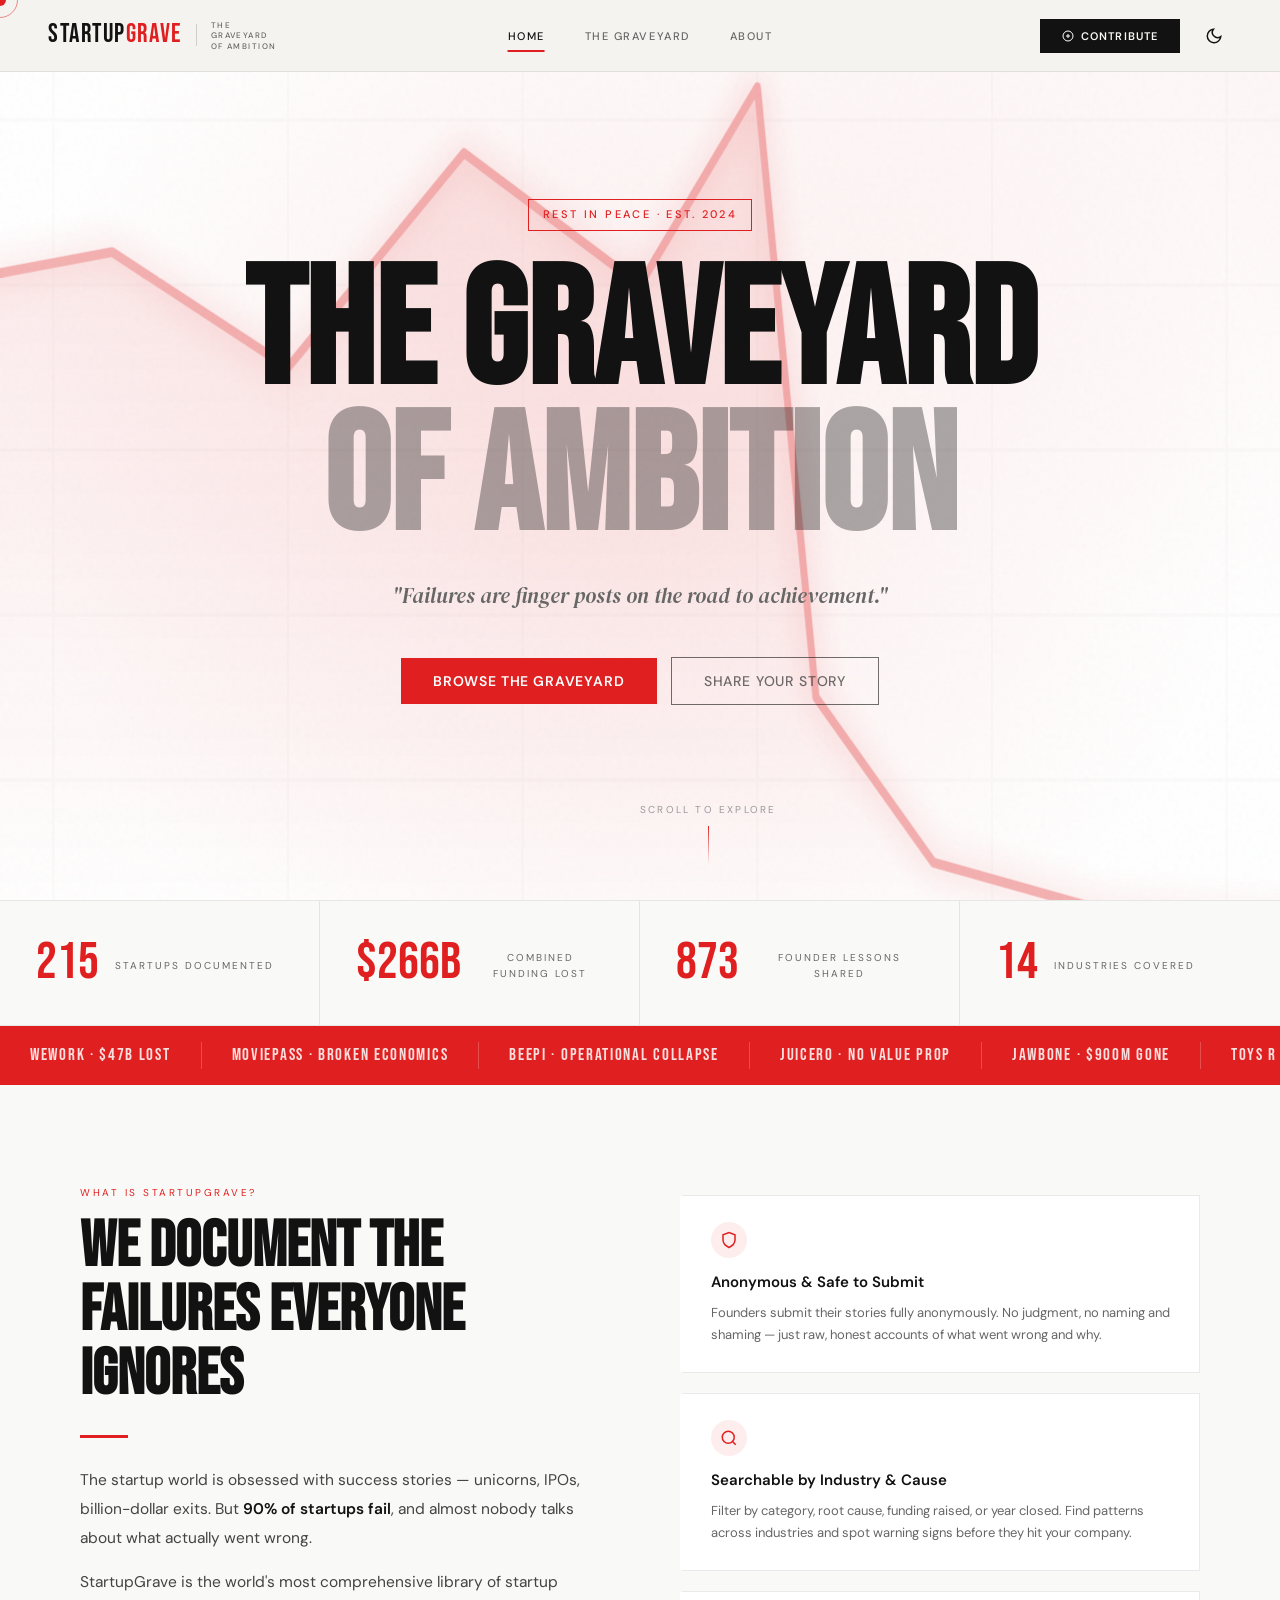
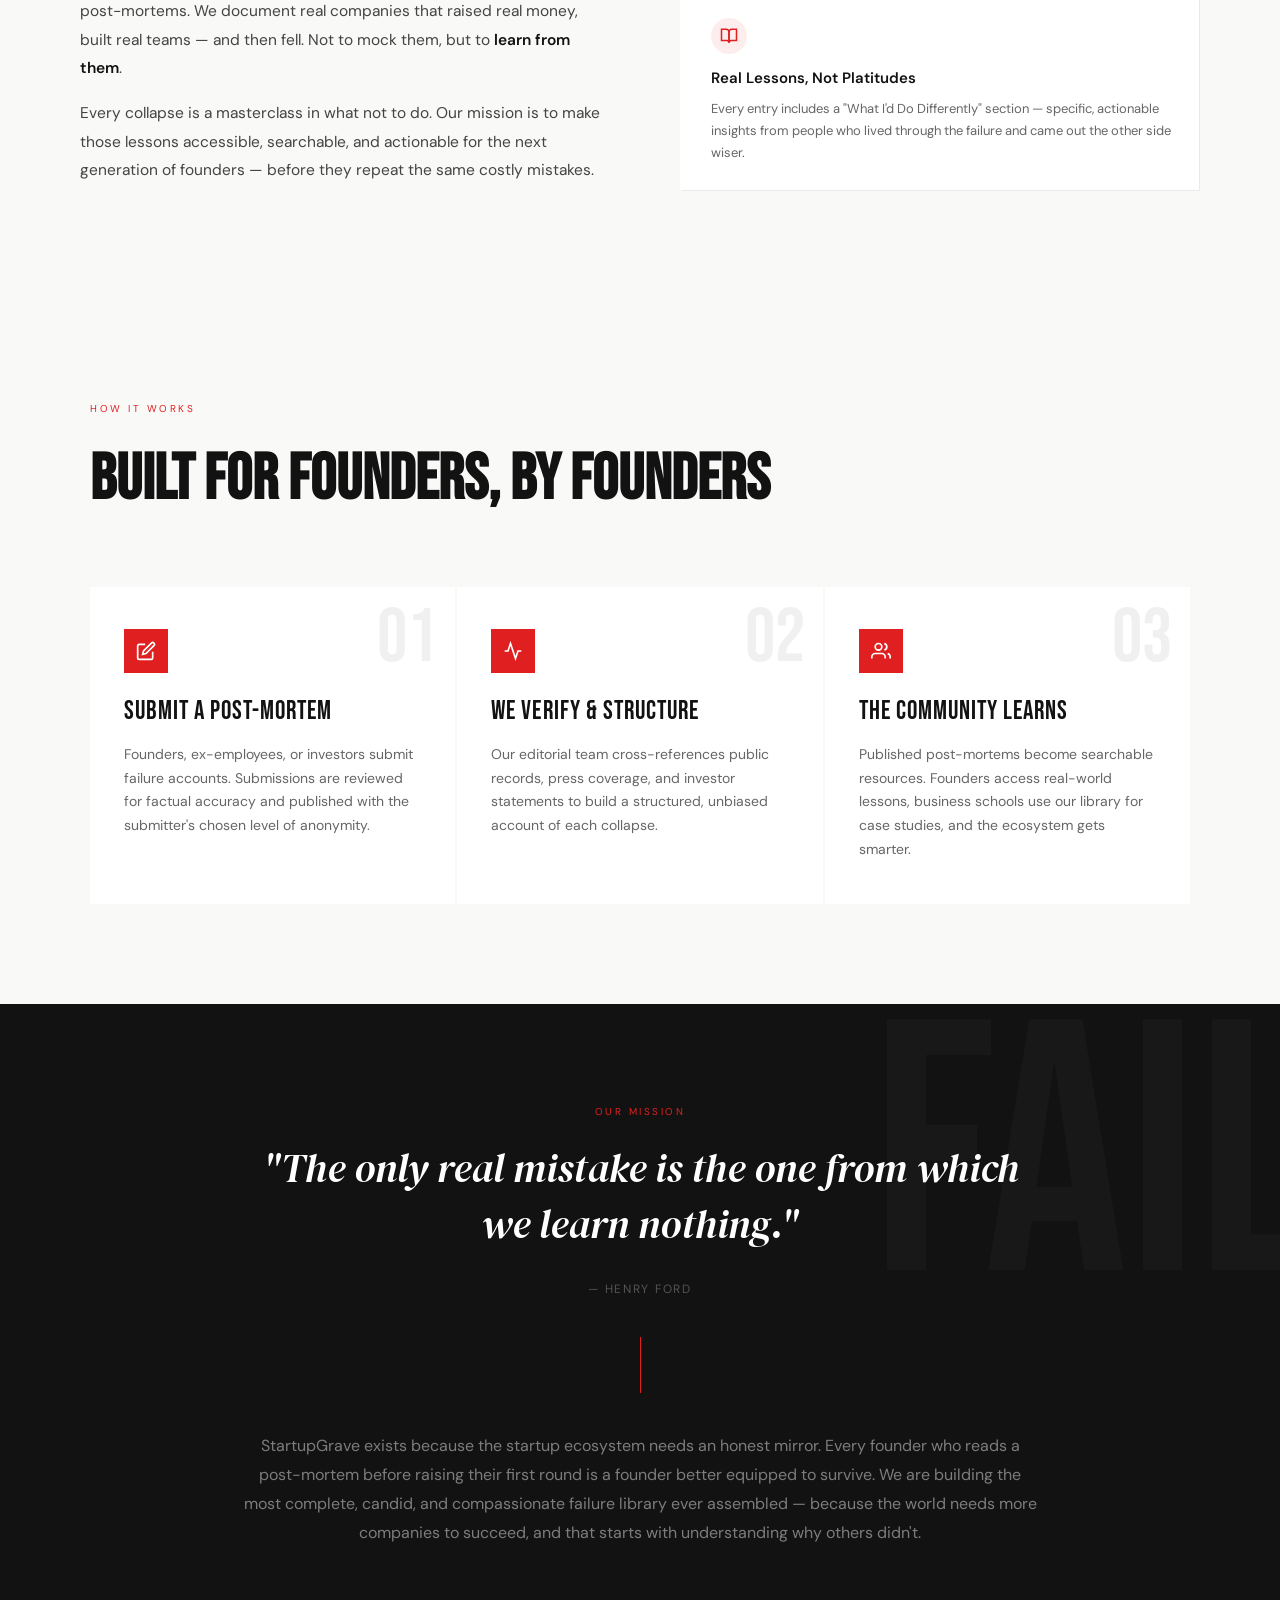
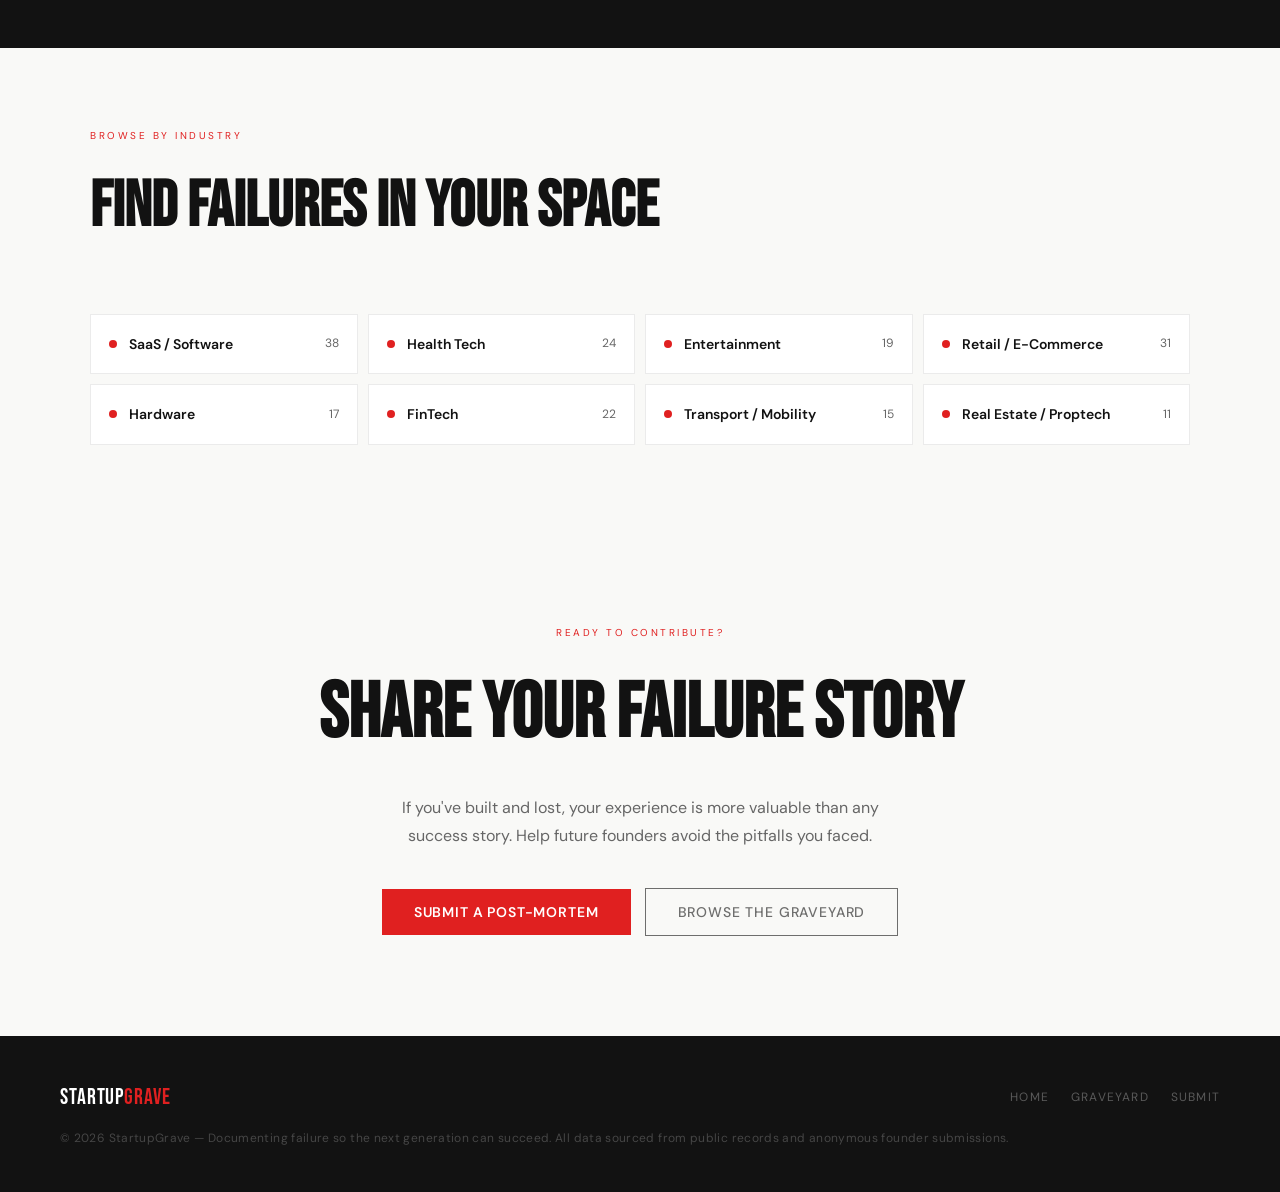
==== commit 088dd9ea: "feat: Add new background and logo assets for various startup entries and update `script.js` to link " ====
--- a/Testing.html
+++ b/Testing.html
@@ -10,7 +10,6 @@
     href="https://fonts.googleapis.com/css2?family=Bebas+Neue&family=DM+Serif+Display:ital@0;1&family=DM+Sans:ital,wght@0,300;0,400;0,500;0,600;1,400&family=Syne:wght@400;600;700;800&display=swap"
     rel="stylesheet">
   <link rel="stylesheet" href="styles.css">
-  <link rel="icon" type="image/png" href="assets/favicon.png">
 </head>
 
 <body>
@@ -82,6 +81,23 @@
         </svg>
         Contribute
       </button>
+      <button class="theme-toggle" id="themeToggle" onclick="toggleTheme()" aria-label="Toggle Theme">
+        <svg class="moon-icon" viewBox="0 0 24 24" fill="none" stroke="currentColor" stroke-width="2">
+          <path d="M21 12.79A9 9 0 1 1 11.21 3 7 7 0 0 0 21 12.79z"></path>
+        </svg>
+        <svg class="sun-icon" viewBox="0 0 24 24" fill="none" stroke="currentColor" stroke-width="2"
+          style="display:none">
+          <circle cx="12" cy="12" r="5"></circle>
+          <line x1="12" y1="1" x2="12" y2="3"></line>
+          <line x1="12" y1="21" x2="12" y2="23"></line>
+          <line x1="4.22" y1="4.22" x2="5.64" y2="5.64"></line>
+          <line x1="18.36" y1="18.36" x2="19.78" y2="19.78"></line>
+          <line x1="1" y1="12" x2="3" y2="12"></line>
+          <line x1="21" y1="12" x2="23" y2="12"></line>
+          <line x1="4.22" y1="19.78" x2="5.64" y2="18.36"></line>
+          <line x1="18.36" y1="5.64" x2="19.78" y2="4.22"></line>
+        </svg>
+      </button>
       <button class="nav-hamburger" id="navHamburger" onclick="toggleMenu()">
         <span></span><span></span><span></span>
       </button>
@@ -91,7 +107,22 @@
   <!-- ═══════════ HOME ═══════════ -->
   <div id="home-page" class="page active">
     <section class="home-hero">
-      <div class="hero-ghost">FAIL</div>
+      <div class="hero-chart-container">
+        <svg class="hero-crash-svg" viewBox="0 0 1200 600" preserveAspectRatio="none">
+          <defs>
+            <linearGradient id="crashGrad" x1="0" y1="0" x2="0" y2="1">
+              <stop offset="0%" stop-color="rgba(224, 32, 32, 0.4)" />
+              <stop offset="100%" stop-color="rgba(224, 32, 32, 0)" />
+            </linearGradient>
+          </defs>
+          <path class="chart-grid"
+            d="M0,100 L1200,100 M0,200 L1200,200 M0,300 L1200,300 M0,400 L1200,400 M0,500 L1200,500 M100,0 L100,600 M300,0 L300,600 M500,0 L500,600 M700,0 L700,600 M900,0 L900,600 M1100,0 L1100,600" />
+          <path class="chart-fill"
+            d="M0,200 L150,180 L300,250 L450,120 L600,200 L700,80 L750,450 L850,550 L1000,580 L1200,590 L1200,600 L0,600 Z" />
+          <path class="chart-line"
+            d="M0,200 L150,180 L300,250 L450,120 L600,200 L700,80 L750,450 L850,550 L1000,580 L1200,590" />
+        </svg>
+      </div>
       <div class="hero-eyebrow">Rest in Peace · Est. 2024</div>
       <h1 class="hero-title">The Graveyard<br><span class="dim">of Ambition</span></h1>
       <p class="hero-subtitle">"Failures are finger posts on the road to achievement."</p>
@@ -634,6 +665,195 @@
     </div>
   </div>
   <script src="script.js"></script>
+  <script>
+    // Custom script to transform the graveyard list into a gallery slider
+    document.addEventListener("DOMContentLoaded", () => {
+      const listOuter = document.getElementById('graveyardListOuter');
+      let currentIndex = 0;
+      let initialized = false;
+
+      // Inject Slider Styles
+      const style = document.createElement('style');
+      style.textContent = `
+      #graveyardListOuter {
+        display: flex !important;
+        flex-wrap: nowrap !important;
+        overflow-x: auto !important;
+        overflow-y: hidden !important;
+        scroll-snap-type: x mandatory !important;
+        scroll-behavior: smooth;
+        gap: 0 !important;
+        padding: 0 !important;
+        -ms-overflow-style: none;  /* IE and Edge */
+        scrollbar-width: none;  /* Firefox */
+      }
+      #graveyardListOuter::-webkit-scrollbar {
+        display: none;
+      }
+      #graveyardListOuter .gy-entry {
+        flex: 0 0 100% !important;
+        width: 100% !important;
+        max-width: 100% !important;
+        scroll-snap-align: center !important;
+        border-radius: 0 !important;
+        border-left: none !important;
+        border-right: none !important;
+        transform: none !important;
+        box-shadow: none !important;
+      }
+      #graveyardListOuter .gy-entry:hover {
+        border-color: var(--border) !important;
+      }
+      #graveyardListOuter .gy-entry-img-wrap {
+        /* Make it banner-like for the slider */
+        aspect-ratio: 21 / 9 !important;
+      }
+      #graveyardListOuter .gy-entry:hover .gy-entry-bg {
+        transform: none !important;
+      }
+      /* Optional: hide hover reveal in slider so it stays clean */
+      #graveyardListOuter .gy-entry-more {
+        max-height: 400px !important;
+        opacity: 1 !important;
+        margin-top: 18px !important;
+        padding-top: 18px !important;
+        border-top: 1px solid rgba(0,0,0,0.06) !important;
+      }
+      .gallery-controls {
+        display: flex;
+        justify-content: center;
+        align-items: center;
+        gap: 40px;
+        padding: 20px 0 80px;
+        width: 100%;
+        max-width: 1400px;
+        margin: 0 auto;
+      }
+      .gallery-btn {
+        padding: 14px 32px;
+        background: var(--black);
+        color: white;
+        border: none;
+        cursor: pointer;
+        font-family: 'DM Sans', sans-serif;
+        font-size: 13px;
+        font-weight: 600;
+        letter-spacing: .08em;
+        text-transform: uppercase;
+        transition: background .3s ease, transform .2s ease;
+      }
+      .gallery-btn:hover {
+        background: var(--red);
+        transform: translateY(-2px);
+      }
+      .gallery-indicator {
+        font-family: 'Bebas Neue', sans-serif;
+        font-size: 28px;
+        color: var(--black);
+        letter-spacing: 0.1em;
+        min-width: 100px;
+        text-align: center;
+      }
+    `;
+      document.head.appendChild(style);
+
+      // Create Controls
+      const controls = document.createElement('div');
+      controls.className = 'gallery-controls';
+
+      const prevBtn = document.createElement('button');
+      prevBtn.className = 'gallery-btn';
+      prevBtn.innerHTML = '← Prev';
+
+      const indicator = document.createElement('div');
+      indicator.className = 'gallery-indicator';
+      indicator.textContent = '0 / 0';
+
+      const nextBtn = document.createElement('button');
+      nextBtn.className = 'gallery-btn';
+      nextBtn.innerHTML = 'Next →';
+
+      controls.appendChild(prevBtn);
+      controls.appendChild(indicator);
+      controls.appendChild(nextBtn);
+
+      // Insert controls right after the graveyardListOuter
+      listOuter.parentNode.insertBefore(controls, listOuter.nextSibling);
+
+      // Logic to sync and control gallery
+      const updateGallery = () => {
+        const entries = Array.from(listOuter.querySelectorAll('.gy-entry')).filter(e => e.style.display !== 'none');
+        if (entries.length === 0) {
+          indicator.textContent = '0 / 0';
+          return;
+        }
+        // Hide load more button
+        const loadMore = document.querySelector('.gy-load-more-wrap');
+        if (loadMore) loadMore.style.display = 'none';
+
+        // Clamp index
+        if (currentIndex >= entries.length) currentIndex = 0;
+        if (currentIndex < 0) currentIndex = entries.length - 1;
+
+        indicator.textContent = (currentIndex + 1) + ' / ' + entries.length;
+
+        // Scroll to current
+        listOuter.scrollTo({
+          left: entries[currentIndex].offsetLeft - listOuter.offsetLeft,
+          behavior: 'smooth'
+        });
+      };
+
+      // Scroll listener to update indicator if user scrolls manually (touch swiping)
+      let scrollTimeout;
+      listOuter.addEventListener('scroll', () => {
+        clearTimeout(scrollTimeout);
+        scrollTimeout = setTimeout(() => {
+          const entries = Array.from(listOuter.querySelectorAll('.gy-entry')).filter(e => e.style.display !== 'none');
+          if (entries.length === 0) return;
+          const scrollX = listOuter.scrollLeft;
+          const width = listOuter.offsetWidth;
+          const newIndex = Math.round(scrollX / width);
+          if (newIndex !== currentIndex && newIndex >= 0 && newIndex < entries.length) {
+            currentIndex = newIndex;
+            indicator.textContent = (currentIndex + 1) + ' / ' + entries.length;
+          }
+        }, 50);
+      });
+
+      prevBtn.onclick = () => {
+        const entries = Array.from(listOuter.querySelectorAll('.gy-entry')).filter(e => e.style.display !== 'none');
+        if (entries.length === 0) return;
+        currentIndex = (currentIndex - 1 + entries.length) % entries.length;
+        updateGallery();
+      };
+
+      nextBtn.onclick = () => {
+        const entries = Array.from(listOuter.querySelectorAll('.gy-entry')).filter(e => e.style.display !== 'none');
+        if (entries.length === 0) return;
+        currentIndex = (currentIndex + 1) % entries.length;
+        updateGallery();
+      };
+
+      // Observe changes inside graveyardListOuter (e.g. initial render or filtering)
+      const observer = new MutationObserver(() => {
+        currentIndex = 0;
+        updateGallery();
+      });
+      observer.observe(listOuter, { childList: true });
+
+      // Initial trigger: script.js might be delayed slightly
+      const checkInterval = setInterval(() => {
+        if (listOuter.querySelector('.gy-entry')) {
+          clearInterval(checkInterval);
+          if (!initialized) {
+            initialized = true;
+            updateGallery();
+          }
+        }
+      }, 100);
+    });
+  </script>
 </body>
 
 </html>
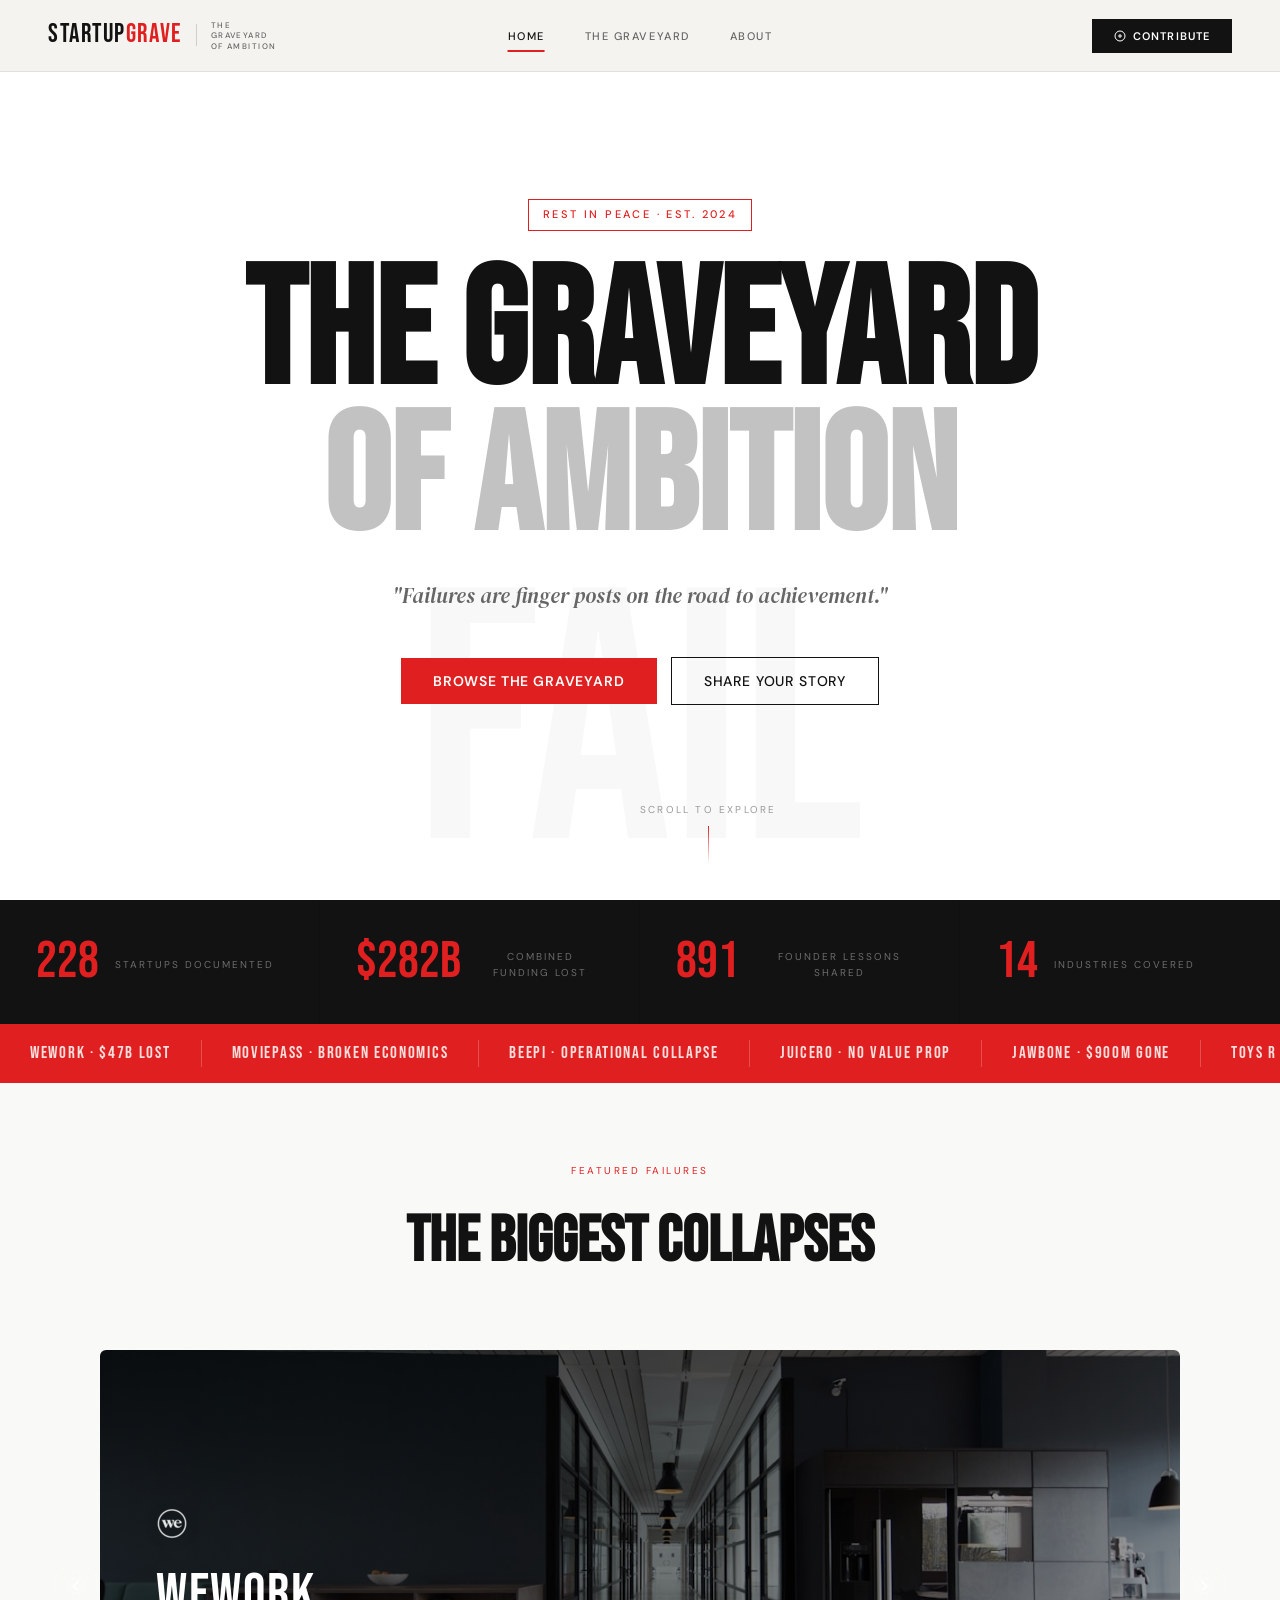
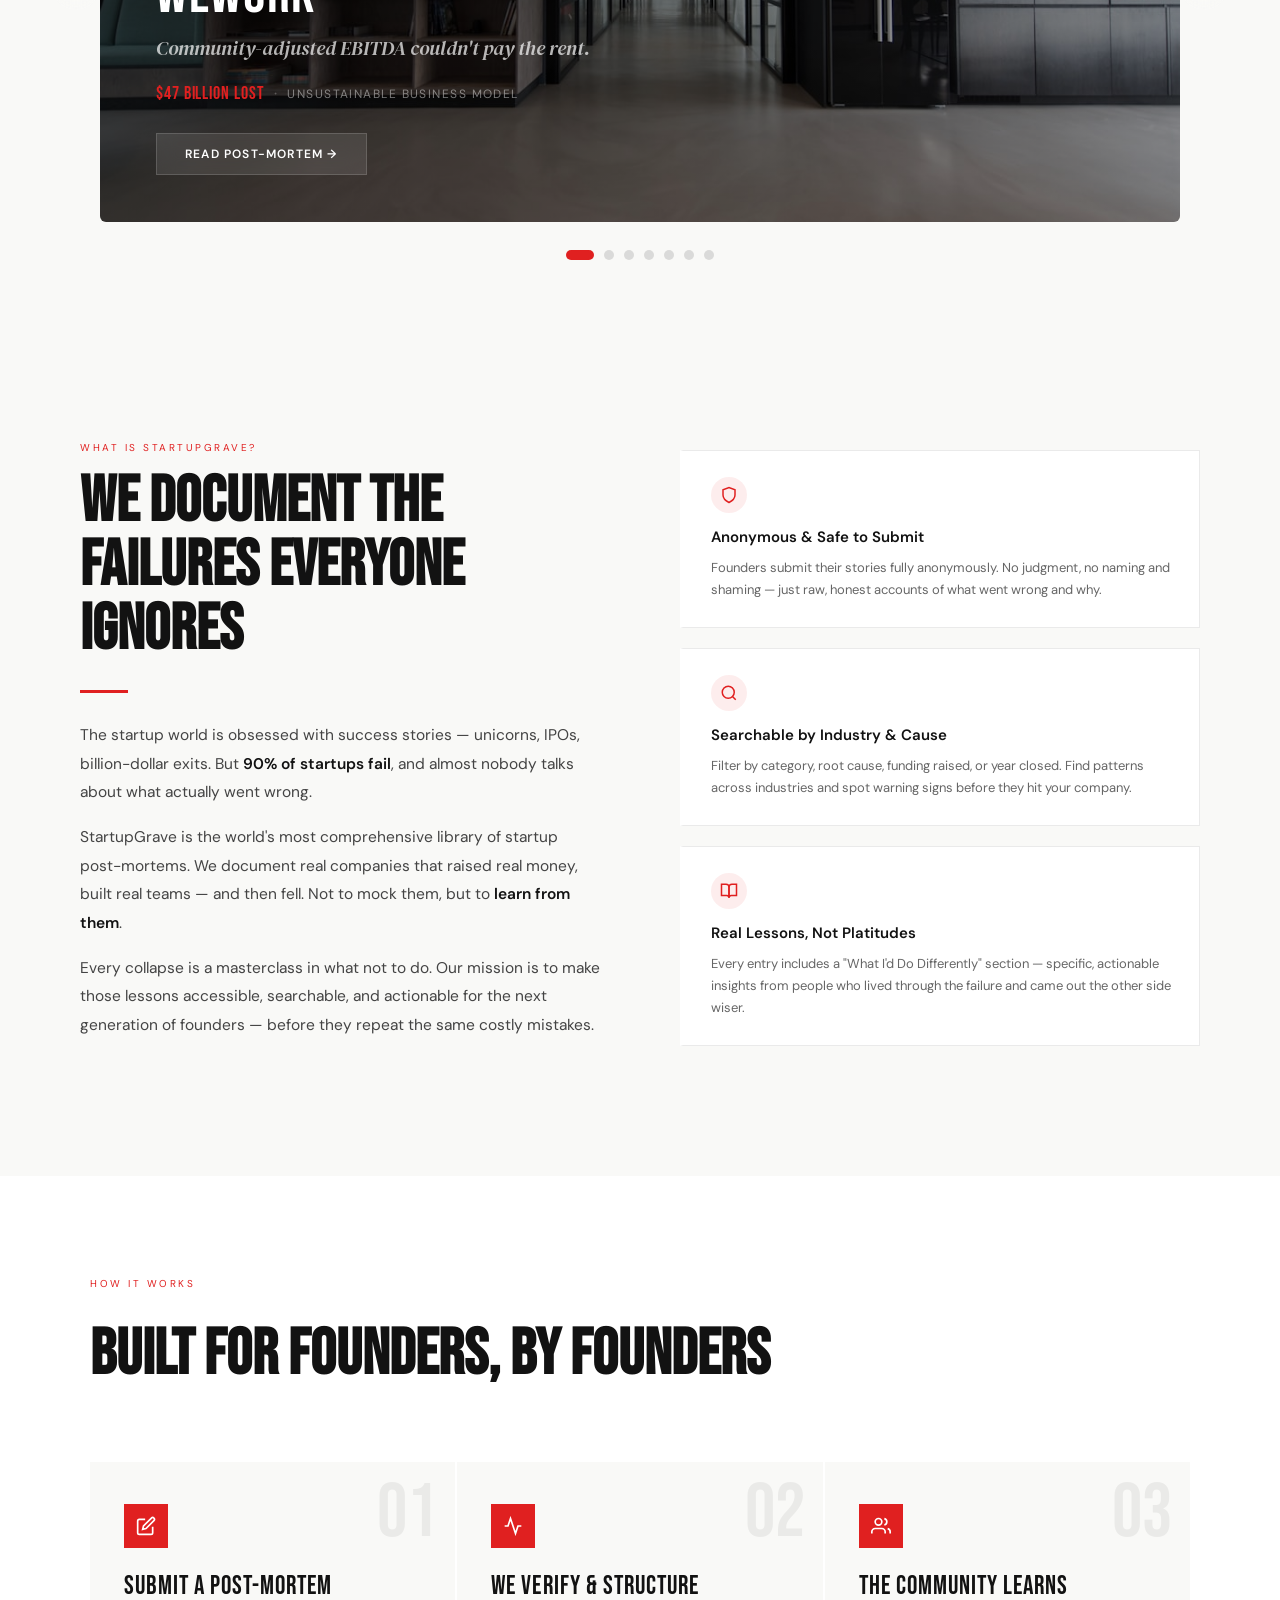
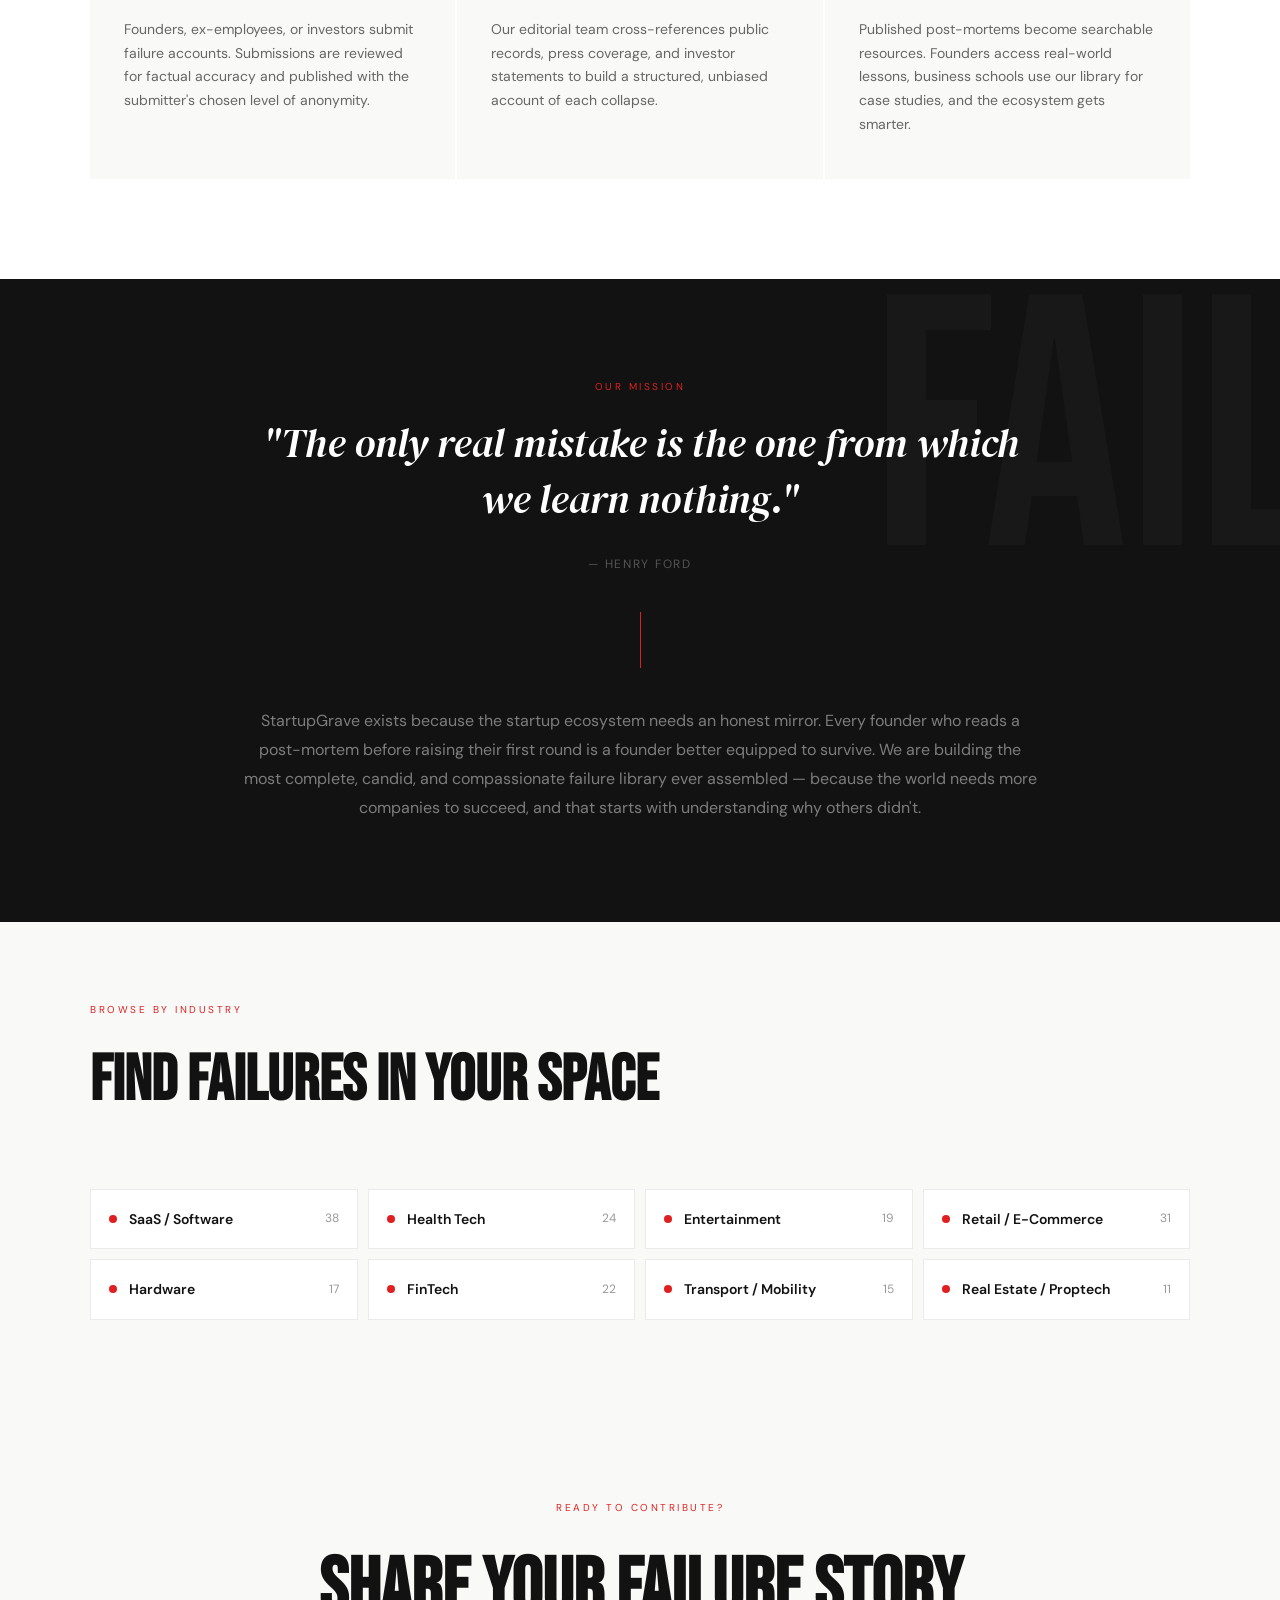
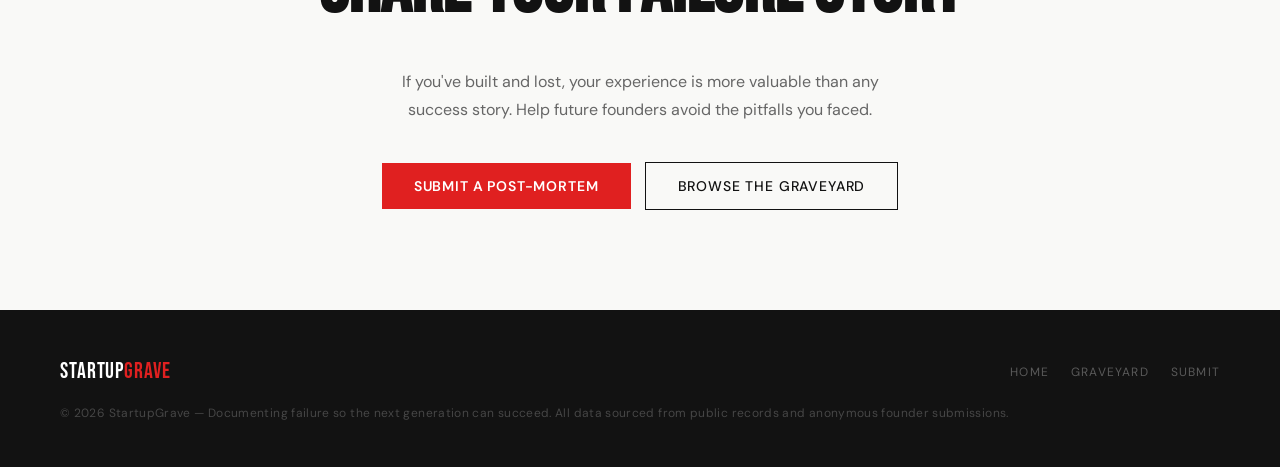
==== commit 23ba8d19: "feat: add featured failures carousel to Testing.html & remove custom cursor - Create testing-styles." ====
--- a/Testing.html
+++ b/Testing.html
@@ -9,13 +9,11 @@
   <link
     href="https://fonts.googleapis.com/css2?family=Bebas+Neue&family=DM+Serif+Display:ital@0;1&family=DM+Sans:ital,wght@0,300;0,400;0,500;0,600;1,400&family=Syne:wght@400;600;700;800&display=swap"
     rel="stylesheet">
-  <link rel="stylesheet" href="styles.css">
+  <link rel="stylesheet" href="testing-styles.css">
+  <link rel="icon" type="image/png" href="assets/favicon.png">
 </head>
 
 <body>
-  <div class="cursor" id="cursor"></div>
-  <div class="cursor-ring" id="cursorRing"></div>
-
   <!-- NAV OVERLAY (full-screen menu) -->
   <div class="nav-overlay" id="navOverlay">
     <div class="nav-overlay-inner" style="display:grid;grid-template-columns:1fr 1fr;gap:60px;padding:100px 60px 60px;">
@@ -81,23 +79,6 @@
         </svg>
         Contribute
       </button>
-      <button class="theme-toggle" id="themeToggle" onclick="toggleTheme()" aria-label="Toggle Theme">
-        <svg class="moon-icon" viewBox="0 0 24 24" fill="none" stroke="currentColor" stroke-width="2">
-          <path d="M21 12.79A9 9 0 1 1 11.21 3 7 7 0 0 0 21 12.79z"></path>
-        </svg>
-        <svg class="sun-icon" viewBox="0 0 24 24" fill="none" stroke="currentColor" stroke-width="2"
-          style="display:none">
-          <circle cx="12" cy="12" r="5"></circle>
-          <line x1="12" y1="1" x2="12" y2="3"></line>
-          <line x1="12" y1="21" x2="12" y2="23"></line>
-          <line x1="4.22" y1="4.22" x2="5.64" y2="5.64"></line>
-          <line x1="18.36" y1="18.36" x2="19.78" y2="19.78"></line>
-          <line x1="1" y1="12" x2="3" y2="12"></line>
-          <line x1="21" y1="12" x2="23" y2="12"></line>
-          <line x1="4.22" y1="19.78" x2="5.64" y2="18.36"></line>
-          <line x1="18.36" y1="5.64" x2="19.78" y2="4.22"></line>
-        </svg>
-      </button>
       <button class="nav-hamburger" id="navHamburger" onclick="toggleMenu()">
         <span></span><span></span><span></span>
       </button>
@@ -107,22 +88,7 @@
   <!-- ═══════════ HOME ═══════════ -->
   <div id="home-page" class="page active">
     <section class="home-hero">
-      <div class="hero-chart-container">
-        <svg class="hero-crash-svg" viewBox="0 0 1200 600" preserveAspectRatio="none">
-          <defs>
-            <linearGradient id="crashGrad" x1="0" y1="0" x2="0" y2="1">
-              <stop offset="0%" stop-color="rgba(224, 32, 32, 0.4)" />
-              <stop offset="100%" stop-color="rgba(224, 32, 32, 0)" />
-            </linearGradient>
-          </defs>
-          <path class="chart-grid"
-            d="M0,100 L1200,100 M0,200 L1200,200 M0,300 L1200,300 M0,400 L1200,400 M0,500 L1200,500 M100,0 L100,600 M300,0 L300,600 M500,0 L500,600 M700,0 L700,600 M900,0 L900,600 M1100,0 L1100,600" />
-          <path class="chart-fill"
-            d="M0,200 L150,180 L300,250 L450,120 L600,200 L700,80 L750,450 L850,550 L1000,580 L1200,590 L1200,600 L0,600 Z" />
-          <path class="chart-line"
-            d="M0,200 L150,180 L300,250 L450,120 L600,200 L700,80 L750,450 L850,550 L1000,580 L1200,590" />
-        </svg>
-      </div>
+      <div class="hero-ghost">FAIL</div>
       <div class="hero-eyebrow">Rest in Peace · Est. 2024</div>
       <h1 class="hero-title">The Graveyard<br><span class="dim">of Ambition</span></h1>
       <p class="hero-subtitle">"Failures are finger posts on the road to achievement."</p>
@@ -158,6 +124,201 @@
     <div class="marquee-section">
       <div class="marquee-track" id="marqueeTrack"></div>
     </div>
+
+    <!-- ═══════════ FEATURED FAILURES CAROUSEL ═══════════ -->
+    <section class="home-carousel" id="homeCarousel">
+      <div class="carousel-header">
+        <div class="section-label">Featured Failures</div>
+        <h2 class="section-title">The Biggest Collapses</h2>
+      </div>
+      <div class="carousel-container">
+        <div class="carousel-viewport">
+          <div class="carousel-track" id="carouselTrack">
+
+            <!-- SLIDE 1: WeWork -->
+            <div class="carousel-slide" data-startup-id="wework">
+              <div class="carousel-slide-bg">
+                <img src="assets/backgrounds/wework-bg.jpg" alt="WeWork" />
+                <div class="carousel-slide-overlay"></div>
+              </div>
+              <div class="carousel-slide-content">
+                <div class="carousel-slide-logo">
+                  <img src="assets/logos/wework-logo.png" alt="WeWork logo" />
+                </div>
+                <div class="carousel-slide-info">
+                  <div class="carousel-slide-name">WeWork</div>
+                  <div class="carousel-slide-tagline">Community-adjusted EBITDA couldn't pay the rent.</div>
+                  <div class="carousel-slide-meta">
+                    <span class="carousel-meta-lost">$47 Billion Lost</span>
+                    <span class="carousel-meta-dot">&middot;</span>
+                    <span class="carousel-meta-cause">Unsustainable Business Model</span>
+                  </div>
+                  <button class="carousel-slide-cta" onclick="showDetail('wework')">Read Post-Mortem →</button>
+                </div>
+              </div>
+            </div>
+
+            <!-- SLIDE 2: Toys R Us -->
+            <div class="carousel-slide" data-startup-id="toysrus">
+              <div class="carousel-slide-bg">
+                <img src="assets/backgrounds/toysrus-bg.jpg" alt="Toys R Us" />
+                <div class="carousel-slide-overlay"></div>
+              </div>
+              <div class="carousel-slide-content">
+                <div class="carousel-slide-logo">
+                  <img src="assets/logos/toysrus-logo.png" alt="Toys R Us logo" />
+                </div>
+                <div class="carousel-slide-info">
+                  <div class="carousel-slide-name">Toys R Us</div>
+                  <div class="carousel-slide-tagline">Loaded with debt, outrun by Amazon, forgotten by kids.</div>
+                  <div class="carousel-slide-meta">
+                    <span class="carousel-meta-lost">$5 Billion+ Lost</span>
+                    <span class="carousel-meta-dot">&middot;</span>
+                    <span class="carousel-meta-cause">Private Equity Debt Load</span>
+                  </div>
+                  <button class="carousel-slide-cta" onclick="showDetail('toysrus')">Read Post-Mortem →</button>
+                </div>
+              </div>
+            </div>
+
+            <!-- SLIDE 3: Quibi -->
+            <div class="carousel-slide" data-startup-id="quibi">
+              <div class="carousel-slide-bg">
+                <img src="assets/backgrounds/quibi-bg.jpg" alt="Quibi" />
+                <div class="carousel-slide-overlay"></div>
+              </div>
+              <div class="carousel-slide-content">
+                <div class="carousel-slide-logo">
+                  <img src="assets/logos/quibi-logo.svg" alt="Quibi logo" />
+                </div>
+                <div class="carousel-slide-info">
+                  <div class="carousel-slide-name">Quibi</div>
+                  <div class="carousel-slide-tagline">$1.75B to discover nobody wanted 10-minute shows on their phone.</div>
+                  <div class="carousel-slide-meta">
+                    <span class="carousel-meta-lost">$1.75 Billion Lost</span>
+                    <span class="carousel-meta-dot">&middot;</span>
+                    <span class="carousel-meta-cause">Wrong Product-Market Fit</span>
+                  </div>
+                  <button class="carousel-slide-cta" onclick="showDetail('quibi')">Read Post-Mortem →</button>
+                </div>
+              </div>
+            </div>
+
+            <!-- SLIDE 4: Theranos -->
+            <div class="carousel-slide" data-startup-id="theranos">
+              <div class="carousel-slide-bg">
+                <img src="assets/backgrounds/theranos-bg.jpg" alt="Theranos" />
+                <div class="carousel-slide-overlay"></div>
+              </div>
+              <div class="carousel-slide-content">
+                <div class="carousel-slide-logo">
+                  <img src="assets/logos/theranos-logo.svg" alt="Theranos logo" />
+                </div>
+                <div class="carousel-slide-info">
+                  <div class="carousel-slide-name">Theranos</div>
+                  <div class="carousel-slide-tagline">The most audacious fraud in Silicon Valley history.</div>
+                  <div class="carousel-slide-meta">
+                    <span class="carousel-meta-lost">$900 Million Lost</span>
+                    <span class="carousel-meta-dot">&middot;</span>
+                    <span class="carousel-meta-cause">Fraud &amp; Deception</span>
+                  </div>
+                  <button class="carousel-slide-cta" onclick="showDetail('theranos')">Read Post-Mortem →</button>
+                </div>
+              </div>
+            </div>
+
+            <!-- SLIDE 5: Jawbone -->
+            <div class="carousel-slide" data-startup-id="jawbone">
+              <div class="carousel-slide-bg">
+                <img src="assets/backgrounds/jawbone-bg.jpg" alt="Jawbone" />
+                <div class="carousel-slide-overlay"></div>
+              </div>
+              <div class="carousel-slide-content">
+                <div class="carousel-slide-logo">
+                  <img src="assets/logos/jawbone-logo.png" alt="Jawbone logo" />
+                </div>
+                <div class="carousel-slide-info">
+                  <div class="carousel-slide-name">Jawbone</div>
+                  <div class="carousel-slide-tagline">Raised $900M. Sold assets for cents on the dollar.</div>
+                  <div class="carousel-slide-meta">
+                    <span class="carousel-meta-lost">$900 Million Lost</span>
+                    <span class="carousel-meta-dot">&middot;</span>
+                    <span class="carousel-meta-cause">Manufacturing &amp; Competition</span>
+                  </div>
+                  <button class="carousel-slide-cta" onclick="showDetail('jawbone')">Read Post-Mortem →</button>
+                </div>
+              </div>
+            </div>
+
+            <!-- SLIDE 6: Zenefits -->
+            <div class="carousel-slide" data-startup-id="zenefits">
+              <div class="carousel-slide-bg">
+                <img src="assets/backgrounds/zenefits-bg.jpg" alt="Zenefits" />
+                <div class="carousel-slide-overlay"></div>
+              </div>
+              <div class="carousel-slide-content">
+                <div class="carousel-slide-logo">
+                  <img src="assets/logos/zenefits-logo.png" alt="Zenefits logo" />
+                </div>
+                <div class="carousel-slide-info">
+                  <div class="carousel-slide-name">Zenefits</div>
+                  <div class="carousel-slide-tagline">Grew 10x per year until compliance destroyed it.</div>
+                  <div class="carousel-slide-meta">
+                    <span class="carousel-meta-lost">$584 Million Lost</span>
+                    <span class="carousel-meta-dot">&middot;</span>
+                    <span class="carousel-meta-cause">Compliance &amp; Culture Failure</span>
+                  </div>
+                  <button class="carousel-slide-cta" onclick="showDetail('zenefits')">Read Post-Mortem →</button>
+                </div>
+              </div>
+            </div>
+
+            <!-- SLIDE 7: MoviePass -->
+            <div class="carousel-slide" data-startup-id="moviepass">
+              <div class="carousel-slide-bg">
+                <img src="assets/backgrounds/moviepass-bg.jpg" alt="MoviePass" />
+                <div class="carousel-slide-overlay"></div>
+              </div>
+              <div class="carousel-slide-content">
+                <div class="carousel-slide-logo">
+                  <img src="assets/logos/moviepass-logo.png" alt="MoviePass logo" />
+                </div>
+                <div class="carousel-slide-info">
+                  <div class="carousel-slide-name">MoviePass</div>
+                  <div class="carousel-slide-tagline">Burning $40M/month, one $9.95 ticket at a time.</div>
+                  <div class="carousel-slide-meta">
+                    <span class="carousel-meta-lost">$400 Million Lost</span>
+                    <span class="carousel-meta-dot">&middot;</span>
+                    <span class="carousel-meta-cause">Broken Unit Economics</span>
+                  </div>
+                  <button class="carousel-slide-cta" onclick="showDetail('moviepass')">Read Post-Mortem →</button>
+                </div>
+              </div>
+            </div>
+
+          </div>
+        </div>
+
+        <!-- Navigation Arrows -->
+        <button class="carousel-arrow carousel-arrow-prev" id="carouselPrev" aria-label="Previous slide">
+          <svg viewBox="0 0 24 24" fill="none" stroke="currentColor" stroke-width="2"><polyline points="15 18 9 12 15 6"/></svg>
+        </button>
+        <button class="carousel-arrow carousel-arrow-next" id="carouselNext" aria-label="Next slide">
+          <svg viewBox="0 0 24 24" fill="none" stroke="currentColor" stroke-width="2"><polyline points="9 6 15 12 9 18"/></svg>
+        </button>
+      </div>
+
+      <!-- Dot Indicators -->
+      <div class="carousel-dots" id="carouselDots">
+        <button class="carousel-dot active" data-index="0" aria-label="Slide 1"></button>
+        <button class="carousel-dot" data-index="1" aria-label="Slide 2"></button>
+        <button class="carousel-dot" data-index="2" aria-label="Slide 3"></button>
+        <button class="carousel-dot" data-index="3" aria-label="Slide 4"></button>
+        <button class="carousel-dot" data-index="4" aria-label="Slide 5"></button>
+        <button class="carousel-dot" data-index="5" aria-label="Slide 6"></button>
+        <button class="carousel-dot" data-index="6" aria-label="Slide 7"></button>
+      </div>
+    </section>
 
     <section class="about-section">
       <div class="about-left">
@@ -664,196 +825,7 @@
       <button class="form-submit" onclick="submitForm()">Submit to the Graveyard</button>
     </div>
   </div>
-  <script src="script.js"></script>
-  <script>
-    // Custom script to transform the graveyard list into a gallery slider
-    document.addEventListener("DOMContentLoaded", () => {
-      const listOuter = document.getElementById('graveyardListOuter');
-      let currentIndex = 0;
-      let initialized = false;
-
-      // Inject Slider Styles
-      const style = document.createElement('style');
-      style.textContent = `
-      #graveyardListOuter {
-        display: flex !important;
-        flex-wrap: nowrap !important;
-        overflow-x: auto !important;
-        overflow-y: hidden !important;
-        scroll-snap-type: x mandatory !important;
-        scroll-behavior: smooth;
-        gap: 0 !important;
-        padding: 0 !important;
-        -ms-overflow-style: none;  /* IE and Edge */
-        scrollbar-width: none;  /* Firefox */
-      }
-      #graveyardListOuter::-webkit-scrollbar {
-        display: none;
-      }
-      #graveyardListOuter .gy-entry {
-        flex: 0 0 100% !important;
-        width: 100% !important;
-        max-width: 100% !important;
-        scroll-snap-align: center !important;
-        border-radius: 0 !important;
-        border-left: none !important;
-        border-right: none !important;
-        transform: none !important;
-        box-shadow: none !important;
-      }
-      #graveyardListOuter .gy-entry:hover {
-        border-color: var(--border) !important;
-      }
-      #graveyardListOuter .gy-entry-img-wrap {
-        /* Make it banner-like for the slider */
-        aspect-ratio: 21 / 9 !important;
-      }
-      #graveyardListOuter .gy-entry:hover .gy-entry-bg {
-        transform: none !important;
-      }
-      /* Optional: hide hover reveal in slider so it stays clean */
-      #graveyardListOuter .gy-entry-more {
-        max-height: 400px !important;
-        opacity: 1 !important;
-        margin-top: 18px !important;
-        padding-top: 18px !important;
-        border-top: 1px solid rgba(0,0,0,0.06) !important;
-      }
-      .gallery-controls {
-        display: flex;
-        justify-content: center;
-        align-items: center;
-        gap: 40px;
-        padding: 20px 0 80px;
-        width: 100%;
-        max-width: 1400px;
-        margin: 0 auto;
-      }
-      .gallery-btn {
-        padding: 14px 32px;
-        background: var(--black);
-        color: white;
-        border: none;
-        cursor: pointer;
-        font-family: 'DM Sans', sans-serif;
-        font-size: 13px;
-        font-weight: 600;
-        letter-spacing: .08em;
-        text-transform: uppercase;
-        transition: background .3s ease, transform .2s ease;
-      }
-      .gallery-btn:hover {
-        background: var(--red);
-        transform: translateY(-2px);
-      }
-      .gallery-indicator {
-        font-family: 'Bebas Neue', sans-serif;
-        font-size: 28px;
-        color: var(--black);
-        letter-spacing: 0.1em;
-        min-width: 100px;
-        text-align: center;
-      }
-    `;
-      document.head.appendChild(style);
-
-      // Create Controls
-      const controls = document.createElement('div');
-      controls.className = 'gallery-controls';
-
-      const prevBtn = document.createElement('button');
-      prevBtn.className = 'gallery-btn';
-      prevBtn.innerHTML = '← Prev';
-
-      const indicator = document.createElement('div');
-      indicator.className = 'gallery-indicator';
-      indicator.textContent = '0 / 0';
-
-      const nextBtn = document.createElement('button');
-      nextBtn.className = 'gallery-btn';
-      nextBtn.innerHTML = 'Next →';
-
-      controls.appendChild(prevBtn);
-      controls.appendChild(indicator);
-      controls.appendChild(nextBtn);
-
-      // Insert controls right after the graveyardListOuter
-      listOuter.parentNode.insertBefore(controls, listOuter.nextSibling);
-
-      // Logic to sync and control gallery
-      const updateGallery = () => {
-        const entries = Array.from(listOuter.querySelectorAll('.gy-entry')).filter(e => e.style.display !== 'none');
-        if (entries.length === 0) {
-          indicator.textContent = '0 / 0';
-          return;
-        }
-        // Hide load more button
-        const loadMore = document.querySelector('.gy-load-more-wrap');
-        if (loadMore) loadMore.style.display = 'none';
-
-        // Clamp index
-        if (currentIndex >= entries.length) currentIndex = 0;
-        if (currentIndex < 0) currentIndex = entries.length - 1;
-
-        indicator.textContent = (currentIndex + 1) + ' / ' + entries.length;
-
-        // Scroll to current
-        listOuter.scrollTo({
-          left: entries[currentIndex].offsetLeft - listOuter.offsetLeft,
-          behavior: 'smooth'
-        });
-      };
-
-      // Scroll listener to update indicator if user scrolls manually (touch swiping)
-      let scrollTimeout;
-      listOuter.addEventListener('scroll', () => {
-        clearTimeout(scrollTimeout);
-        scrollTimeout = setTimeout(() => {
-          const entries = Array.from(listOuter.querySelectorAll('.gy-entry')).filter(e => e.style.display !== 'none');
-          if (entries.length === 0) return;
-          const scrollX = listOuter.scrollLeft;
-          const width = listOuter.offsetWidth;
-          const newIndex = Math.round(scrollX / width);
-          if (newIndex !== currentIndex && newIndex >= 0 && newIndex < entries.length) {
-            currentIndex = newIndex;
-            indicator.textContent = (currentIndex + 1) + ' / ' + entries.length;
-          }
-        }, 50);
-      });
-
-      prevBtn.onclick = () => {
-        const entries = Array.from(listOuter.querySelectorAll('.gy-entry')).filter(e => e.style.display !== 'none');
-        if (entries.length === 0) return;
-        currentIndex = (currentIndex - 1 + entries.length) % entries.length;
-        updateGallery();
-      };
-
-      nextBtn.onclick = () => {
-        const entries = Array.from(listOuter.querySelectorAll('.gy-entry')).filter(e => e.style.display !== 'none');
-        if (entries.length === 0) return;
-        currentIndex = (currentIndex + 1) % entries.length;
-        updateGallery();
-      };
-
-      // Observe changes inside graveyardListOuter (e.g. initial render or filtering)
-      const observer = new MutationObserver(() => {
-        currentIndex = 0;
-        updateGallery();
-      });
-      observer.observe(listOuter, { childList: true });
-
-      // Initial trigger: script.js might be delayed slightly
-      const checkInterval = setInterval(() => {
-        if (listOuter.querySelector('.gy-entry')) {
-          clearInterval(checkInterval);
-          if (!initialized) {
-            initialized = true;
-            updateGallery();
-          }
-        }
-      }, 100);
-    });
-  </script>
+  <script src="testing-script.js"></script>
 </body>
 
 </html>
--- a/testing-styles.css
+++ b/testing-styles.css
@@ -0,0 +1,4102 @@
+*,
+*::before,
+*::after {
+    margin: 0;
+    padding: 0;
+    box-sizing: border-box;
+}
+
+:root {
+    --red: #E02020;
+    --black: #121212; /* Softer black */
+    --charcoal: #1A1A1A;
+    --gray-dark: #2A2A2A;
+    --gray: #666;
+    --gray-light: #999;
+    --off-white: #F9F9F7; /* Slightly brighter off-white */
+    --white: #FFFFFF;
+    --border: rgba(0, 0, 0, 0.08); /* Softer border */
+}
+
+html {
+    scroll-behavior: smooth;
+}
+
+body {
+    font-family: 'DM Sans', sans-serif;
+    font-size: 16px; /* Explicit base size */
+    background: var(--off-white);
+    color: var(--black);
+    overflow-x: hidden;
+
+    line-height: 1.6;
+}
+
+
+/* PAGES */
+.page {
+    display: none;
+    min-height: 100vh;
+}
+
+.page.active {
+    display: block;
+}
+
+.page-enter {
+    animation: pgIn .6s cubic-bezier(.16, 1, .3, 1) forwards;
+}
+
+.page-exit {
+    animation: pgOut .32s ease forwards;
+}
+
+@keyframes pgIn {
+    from {
+        opacity: 0;
+        transform: translateY(26px)
+    }
+
+    to {
+        opacity: 1;
+        transform: translateY(0)
+    }
+}
+
+@keyframes pgOut {
+    from {
+        opacity: 1;
+        transform: translateY(0)
+    }
+
+    to {
+        opacity: 0;
+        transform: translateY(-14px)
+    }
+}
+
+@keyframes fadeUp {
+    from {
+        opacity: 0;
+        transform: translateY(20px)
+    }
+
+    to {
+        opacity: 1;
+        transform: translateY(0)
+    }
+}
+
+@keyframes cardIn {
+    from {
+        opacity: 0;
+        transform: translateY(16px)
+    }
+
+    to {
+        opacity: 1;
+        transform: translateY(0)
+    }
+}
+
+/* NAV */
+nav {
+    position: fixed;
+    top: 0;
+    left: 0;
+    right: 0;
+    z-index: 200;
+    height: 72px;
+    padding: 0 48px;
+    display: flex;
+    align-items: center;
+    justify-content: space-between;
+    background: rgba(245, 243, 239, .97);
+    backdrop-filter: blur(24px);
+    border-bottom: 1px solid var(--border);
+    transition: background 0.3s, box-shadow 0.3s;
+}
+
+nav.scrolled {
+    box-shadow: 0 4px 32px rgba(0, 0, 0, .07);
+}
+
+/* LOGO */
+.nav-logo {
+    display: flex;
+    align-items: center;
+    gap: 0;
+    text-decoration: none;
+    cursor: pointer;
+}
+
+.nav-logo-wordmark {
+    display: flex;
+    align-items: baseline;
+    gap: 0;
+    font-family: 'Bebas Neue', sans-serif;
+    font-size: 26px;
+    letter-spacing: .06em;
+    line-height: 1;
+}
+
+.nav-logo-wordmark .wm-startup {
+    color: var(--black);
+}
+
+.nav-logo-wordmark .wm-grave {
+    color: var(--red);
+}
+
+.nav-logo-sep {
+    width: 1px;
+    height: 22px;
+    background: rgba(0, 0, 0, .15);
+    margin: 0 14px;
+    align-self: center;
+}
+
+.nav-logo-sub {
+    font-size: 8px;
+    letter-spacing: .18em;
+    text-transform: uppercase;
+    color: var(--gray);
+    font-family: 'DM Sans', sans-serif;
+    font-weight: 500;
+    line-height: 1.3;
+    max-width: 80px;
+}
+
+/* CENTER NAV LINKS */
+.nav-links {
+    display: flex;
+    align-items: center;
+    gap: 0;
+    position: absolute;
+    left: 50%;
+    transform: translateX(-50%);
+}
+
+.nav-link {
+    font-size: 11px;
+    letter-spacing: .14em;
+    text-transform: uppercase;
+    color: var(--gray);
+    font-weight: 500;
+    cursor: pointer;
+    background: none;
+    border: none;
+    font-family: 'DM Sans', sans-serif;
+    transition: color .3s ease;
+    padding: 8px 20px;
+    position: relative;
+}
+
+.nav-link::after {
+    content: '';
+    position: absolute;
+    bottom: -1px;
+    left: 20px;
+    right: 20px;
+    height: 2px;
+    background: var(--red);
+    transform: scaleX(0);
+    transition: transform .35s cubic-bezier(.16, 1, .3, 1);
+    transform-origin: left;
+}
+
+.nav-link:hover {
+    color: var(--black);
+}
+
+.nav-link:hover::after {
+    transform: scaleX(1);
+}
+
+.nav-link.active-nav {
+    color: var(--black);
+}
+
+.nav-link.active-nav::after {
+    transform: scaleX(1);
+    transform-origin: left;
+}
+
+/* RIGHT SIDE */
+.nav-right {
+    display: flex;
+    align-items: center;
+    gap: 16px;
+}
+
+.nav-cta {
+    display: flex;
+    align-items: center;
+    gap: 7px;
+    padding: 10px 22px;
+    background: var(--black);
+    color: white;
+    border: none;
+    font-family: 'DM Sans', sans-serif;
+    font-size: 11px;
+    font-weight: 600;
+    letter-spacing: .1em;
+    text-transform: uppercase;
+    cursor: pointer;
+    transition: background .2s;
+}
+
+.nav-cta:hover {
+    background: var(--red);
+}
+
+.nav-cta svg {
+    width: 12px;
+    height: 12px;
+    stroke: white;
+    fill: none;
+}
+
+/* HAMBURGER */
+.nav-hamburger {
+    display: none;
+    flex-direction: column;
+    gap: 5px;
+    cursor: pointer;
+    background: none;
+    border: none;
+    padding: 8px;
+}
+
+.nav-hamburger span {
+    display: block;
+    width: 24px;
+    height: 1.5px;
+    background: var(--black);
+    transition: transform .35s cubic-bezier(.16, 1, .3, 1), opacity .25s;
+    transform-origin: center;
+}
+
+.nav-hamburger.open span:nth-child(1) {
+    transform: translateY(6.5px) rotate(45deg);
+}
+
+.nav-hamburger.open span:nth-child(2) {
+    opacity: 0;
+    transform: scaleX(0);
+}
+
+.nav-hamburger.open span:nth-child(3) {
+    transform: translateY(-6.5px) rotate(-45deg);
+}
+
+/* FULLSCREEN MENU OVERLAY */
+.nav-overlay {
+    position: fixed;
+    inset: 0;
+    z-index: 190;
+    background: var(--black);
+    clip-path: circle(0% at calc(100% - 72px) 36px);
+    transition: clip-path .7s cubic-bezier(.16, 1, .3, 1);
+    pointer-events: none;
+    display: flex;
+    flex-direction: column;
+}
+
+.nav-overlay.open {
+    clip-path: circle(150% at calc(100% - 72px) 36px);
+    pointer-events: all;
+}
+
+.nav-overlay-inner {
+    flex: 1;
+    display: flex;
+    flex-direction: column;
+    padding: 100px 60px 60px;
+    justify-content: space-between;
+}
+
+.nav-overlay-brand {
+    font-family: 'Bebas Neue', sans-serif;
+    font-size: clamp(60px, 12vw, 130px);
+    line-height: .9;
+    letter-spacing: .03em;
+    color: rgba(255, 255, 255, .06);
+    user-select: none;
+    pointer-events: none;
+    position: absolute;
+    bottom: 40px;
+    right: 50px;
+}
+
+.nav-overlay-links {
+    display: flex;
+    flex-direction: column;
+    gap: 0;
+}
+
+.nav-overlay-link {
+    font-family: 'Bebas Neue', sans-serif;
+    font-size: clamp(52px, 8vw, 96px);
+    letter-spacing: .03em;
+    line-height: 1;
+    color: rgba(255, 255, 255, .15);
+    background: none;
+    border: none;
+    font-family: 'Bebas Neue', sans-serif;
+    cursor: pointer;
+    text-align: left;
+    padding: 16px 0;
+    border-bottom: 1px solid rgba(255, 255, 255, .05);
+    transition: color .25s, padding-left .3s cubic-bezier(.16, 1, .3, 1);
+    display: flex;
+    align-items: center;
+    gap: 20px;
+    position: relative;
+    overflow: hidden;
+}
+
+.nav-overlay-link:last-child {
+    border-bottom: none;
+}
+
+.nav-overlay-link::before {
+    content: '';
+    position: absolute;
+    left: 0;
+    top: 0;
+    bottom: 0;
+    width: 0;
+    background: var(--red);
+    transition: width .4s cubic-bezier(.16, 1, .3, 1);
+    z-index: -1;
+}
+
+.nav-overlay-link:hover {
+    color: white;
+    padding-left: 20px;
+}
+
+.nav-overlay-link:hover::before {
+    width: 5px;
+}
+
+.nav-overlay-link.active-overlay {
+    color: white;
+}
+
+.nav-overlay-link.active-overlay::before {
+    width: 5px;
+}
+
+.nav-overlay-link-num {
+    font-size: 11px;
+    letter-spacing: .2em;
+    color: var(--red);
+    font-family: 'DM Sans', sans-serif;
+    font-weight: 600;
+    opacity: 0;
+    transition: opacity .25s;
+}
+
+.nav-overlay-link:hover .nav-overlay-link-num,
+.nav-overlay-link.active-overlay .nav-overlay-link-num {
+    opacity: 1;
+}
+
+.nav-overlay-bottom {
+    display: flex;
+    align-items: center;
+    justify-content: space-between;
+    border-top: 1px solid rgba(255, 255, 255, .06);
+    padding-top: 28px;
+    flex-wrap: wrap;
+    gap: 14px;
+}
+
+.nav-overlay-tagline {
+    font-family: 'DM Serif Display', serif;
+    font-style: italic;
+    font-size: 14px;
+    color: rgba(255, 255, 255, .25);
+}
+
+.nav-overlay-cta {
+    display: flex;
+    align-items: center;
+    gap: 8px;
+    padding: 12px 28px;
+    background: var(--red);
+    color: white;
+    border: none;
+    font-family: 'DM Sans', sans-serif;
+    font-size: 11px;
+    font-weight: 600;
+    letter-spacing: .12em;
+    text-transform: uppercase;
+    cursor: pointer;
+}
+
+/* === HOME === */
+.home-hero {
+    min-height: 100vh;
+    display: flex;
+    flex-direction: column;
+    align-items: center;
+    justify-content: center;
+    padding: 64px 40px 60px;
+    position: relative;
+    overflow: hidden;
+    background: var(--white);
+}
+
+.hero-ghost {
+    position: absolute;
+    bottom: -10px;
+    left: 50%;
+    transform: translateX(-50%);
+    font-family: 'Bebas Neue', sans-serif;
+    font-size: 28vw;
+    color: rgba(0, 0, 0, .028);
+    white-space: nowrap;
+    pointer-events: none;
+    user-select: none;
+    line-height: 1;
+}
+
+.hero-eyebrow {
+    font-size: 11px;
+    font-weight: 500;
+    letter-spacing: .22em;
+    text-transform: uppercase;
+    color: var(--red);
+    border: 1px solid var(--red);
+    padding: 6px 14px;
+    margin-bottom: 30px;
+    opacity: 0;
+    animation: fadeUp .8s .3s forwards;
+    position: relative;
+    z-index: 1;
+}
+
+.hero-title {
+    font-family: 'Bebas Neue', sans-serif;
+    font-size: clamp(76px, 13vw, 190px);
+    line-height: .88;
+    text-align: center;
+    color: var(--black);
+    opacity: 0;
+    animation: fadeUp .9s .5s forwards;
+    position: relative;
+    z-index: 1;
+}
+
+.hero-title .dim {
+    color: rgba(10, 10, 10, .25);
+}
+
+.hero-subtitle {
+    font-family: 'DM Serif Display', serif;
+    font-style: italic;
+    font-size: clamp(15px, 2.2vw, 21px);
+    color: var(--gray);
+    margin-top: 26px;
+    text-align: center;
+    opacity: 0;
+    animation: fadeUp .8s .7s forwards;
+    position: relative;
+    z-index: 1;
+}
+
+.hero-cta-row {
+    display: flex;
+    align-items: center;
+    gap: 14px;
+    margin-top: 44px;
+    opacity: 0;
+    animation: fadeUp .8s .9s forwards;
+    position: relative;
+    z-index: 1;
+    flex-wrap: wrap;
+    justify-content: center;
+}
+
+.btn-primary {
+    padding: 14px 32px;
+    background: var(--red);
+    color: white;
+    border: none;
+    font-family: 'DM Sans', sans-serif;
+    font-size: 14px;
+    font-weight: 600;
+    letter-spacing: .06em;
+    text-transform: uppercase;
+    cursor: pointer;
+    transition: background .3s ease, transform .3s cubic-bezier(.16, 1, .3, 1), box-shadow .3s ease;
+}
+
+.btn-primary:hover {
+    background: #c01818;
+    transform: translateY(-3px);
+    box-shadow: 0 10px 24px rgba(224, 32, 32, 0.25);
+}
+
+.btn-secondary {
+    padding: 14px 32px;
+    background: transparent;
+    color: var(--black);
+    border: 1.5px solid var(--black);
+    font-family: 'DM Sans', sans-serif;
+    font-size: 14px;
+    font-weight: 500;
+    letter-spacing: .06em;
+    text-transform: uppercase;
+    cursor: pointer;
+    transition: all .3s ease;
+}
+
+.btn-secondary:hover {
+    background: var(--black);
+    color: white;
+}
+
+.hero-scroll {
+    position: absolute;
+    bottom: 36px;
+    left: 50%;
+    transform: translateX(-50%);
+    display: flex;
+    flex-direction: column;
+    align-items: center;
+    gap: 8px;
+    opacity: 0;
+    animation: fadeUp .8s 1.2s forwards;
+}
+
+.hero-scroll span {
+    font-size: 10px;
+    letter-spacing: .22em;
+    text-transform: uppercase;
+    color: var(--gray-light);
+}
+
+.scroll-line {
+    width: 1px;
+    height: 38px;
+    background: linear-gradient(to bottom, var(--red), transparent);
+    animation: pulse 2s infinite;
+}
+
+@keyframes pulse {
+
+    0%,
+    100% {
+        opacity: 1
+    }
+
+    50% {
+        opacity: .3
+    }
+}
+
+/* STATS BAR */
+.stats-bar {
+    background: var(--black);
+    display: grid;
+    grid-template-columns: repeat(4, 1fr);
+}
+
+.stat-item {
+    padding: 36px 28px;
+    border-right: 1px solid rgba(255, 255, 255, .07);
+    text-align: center;
+    position: relative;
+    overflow: hidden;
+    transition: background .3s;
+}
+
+.stat-item:last-child {
+    border-right: none;
+}
+
+.stat-item::after {
+    content: '';
+    position: absolute;
+    bottom: 0;
+    left: 0;
+    right: 0;
+    height: 2px;
+    background: var(--red);
+    transform: scaleX(0);
+    transition: transform .4s;
+}
+
+.stat-item:hover::after {
+    transform: scaleX(1);
+}
+
+.stat-num {
+    font-family: 'Bebas Neue', sans-serif;
+    font-size: 52px;
+    color: var(--red);
+    line-height: 1;
+}
+
+.stat-label {
+    font-size: 10px;
+    letter-spacing: .2em;
+    text-transform: uppercase;
+    color: rgba(255, 255, 255, .38);
+    margin-top: 6px;
+}
+
+/* MARQUEE */
+.marquee-section {
+    background: var(--red);
+    padding: 16px 0;
+    overflow: hidden;
+}
+
+.marquee-track {
+    display: flex;
+    animation: marquee 22s linear infinite;
+    white-space: nowrap;
+}
+
+.marquee-item {
+    font-family: 'Bebas Neue', sans-serif;
+    font-size: 17px;
+    color: white;
+    letter-spacing: .1em;
+    padding: 0 30px;
+    opacity: .85;
+    border-right: 1px solid rgba(255, 255, 255, .25);
+    flex-shrink: 0;
+}
+
+@keyframes marquee {
+    from {
+        transform: translateX(0)
+    }
+
+    to {
+        transform: translateX(-50%)
+    }
+}
+
+/* ABOUT */
+.about-section {
+    padding: 120px 80px;
+    max-width: 1280px;
+    margin: 0 auto;
+    display: grid;
+    grid-template-columns: 1fr 1fr;
+    gap: 80px;
+    align-items: center;
+}
+
+.about-label {
+    font-size: 10px;
+    letter-spacing: .25em;
+    text-transform: uppercase;
+    color: var(--red);
+    margin-bottom: 14px;
+}
+
+.about-heading {
+    font-family: 'Bebas Neue', sans-serif;
+    font-size: clamp(46px, 5vw, 70px);
+    line-height: 1.0;
+    margin-bottom: 26px;
+}
+
+.about-divider {
+    width: 48px;
+    height: 3px;
+    background: var(--red);
+    margin: 28px 0;
+}
+
+.about-body {
+    font-size: 15.5px;
+    line-height: 1.85;
+    color: #444;
+}
+
+.about-body p {
+    margin-bottom: 16px;
+}
+
+.about-body strong {
+    color: var(--black);
+    font-weight: 600;
+}
+
+.about-right {
+    display: flex;
+    flex-direction: column;
+    gap: 20px;
+}
+
+.about-card {
+    background: white;
+    border: 1px solid var(--border);
+    padding: 26px 28px;
+    border-left: 3px solid transparent;
+    transition: border-color .3s, transform .3s, box-shadow .3s;
+}
+
+.about-card:hover {
+    border-left-color: var(--red);
+    transform: translateX(6px);
+    box-shadow: 0 8px 32px rgba(0, 0, 0, .06);
+}
+
+.about-card-icon {
+    width: 36px;
+    height: 36px;
+    background: rgba(224, 32, 32, .08);
+    border-radius: 50%;
+    display: flex;
+    align-items: center;
+    justify-content: center;
+    margin-bottom: 12px;
+}
+
+.about-card-icon svg {
+    width: 18px;
+    height: 18px;
+    stroke: var(--red);
+    fill: none;
+}
+
+.about-card-title {
+    font-weight: 600;
+    font-size: 15px;
+    margin-bottom: 8px;
+}
+
+.about-card-text {
+    font-size: 13px;
+    color: var(--gray);
+    line-height: 1.7;
+}
+
+/* HOW IT WORKS */
+.how-section {
+    background: white;
+    padding: 100px 80px;
+}
+
+.how-inner {
+    max-width: 1100px;
+    margin: 0 auto;
+}
+
+.section-label {
+    font-size: 10px;
+    letter-spacing: .25em;
+    text-transform: uppercase;
+    color: var(--red);
+    margin-bottom: 12px;
+}
+
+.section-title {
+    font-family: 'Bebas Neue', sans-serif;
+    font-size: clamp(44px, 5vw, 64px);
+    margin-bottom: 56px;
+}
+
+.how-grid {
+    display: grid;
+    grid-template-columns: repeat(3, 1fr);
+    gap: 2px;
+}
+
+.how-step {
+    padding: 42px 34px;
+    background: var(--off-white);
+    position: relative;
+    overflow: hidden;
+    transition: background .3s;
+}
+
+.how-step:hover {
+    background: var(--black);
+}
+
+.how-step-num {
+    font-family: 'Bebas Neue', sans-serif;
+    font-size: 76px;
+    color: rgba(0, 0, 0, .06);
+    line-height: 1;
+    position: absolute;
+    top: 14px;
+    right: 18px;
+    transition: color .3s;
+}
+
+.how-step:hover .how-step-num {
+    color: rgba(255, 255, 255, .04);
+}
+
+.how-step-icon {
+    width: 44px;
+    height: 44px;
+    background: var(--red);
+    display: flex;
+    align-items: center;
+    justify-content: center;
+    margin-bottom: 18px;
+}
+
+.how-step-icon svg {
+    width: 20px;
+    height: 20px;
+    stroke: white;
+    fill: none;
+}
+
+.how-step-title {
+    font-family: 'Bebas Neue', sans-serif;
+    font-size: 26px;
+    margin-bottom: 10px;
+    letter-spacing: .04em;
+    transition: color .3s;
+}
+
+.how-step-text {
+    font-size: 14px;
+    line-height: 1.7;
+    color: var(--gray);
+    transition: color .3s;
+}
+
+.how-step:hover .how-step-title,
+.how-step:hover .how-step-text {
+    color: rgba(255, 255, 255, .7);
+}
+
+.how-step:hover .how-step-title {
+    color: white;
+}
+
+/* MISSION */
+.mission-section {
+    background: var(--black);
+    padding: 100px 80px;
+    position: relative;
+    overflow: hidden;
+}
+
+.mission-section::before {
+    content: 'FAIL';
+    position: absolute;
+    right: -40px;
+    top: -20px;
+    font-family: 'Bebas Neue', sans-serif;
+    font-size: 28vw;
+    color: rgba(255, 255, 255, .022);
+    pointer-events: none;
+    line-height: 1;
+}
+
+.mission-inner {
+    max-width: 800px;
+    margin: 0 auto;
+    text-align: center;
+    position: relative;
+    z-index: 1;
+}
+
+.mission-eyebrow {
+    font-size: 10px;
+    letter-spacing: .25em;
+    text-transform: uppercase;
+    color: var(--red);
+    margin-bottom: 20px;
+}
+
+.mission-quote {
+    font-family: 'DM Serif Display', serif;
+    font-style: italic;
+    font-size: clamp(24px, 3.5vw, 40px);
+    color: white;
+    line-height: 1.4;
+    margin-bottom: 28px;
+}
+
+.mission-attr {
+    font-size: 12px;
+    letter-spacing: .14em;
+    text-transform: uppercase;
+    color: rgba(255, 255, 255, .28);
+}
+
+.mission-divider {
+    width: 1px;
+    height: 56px;
+    background: var(--red);
+    margin: 38px auto;
+}
+
+.mission-body {
+    font-size: 16px;
+    line-height: 1.82;
+    color: rgba(255, 255, 255, .45);
+}
+
+/* CATEGORIES */
+.categories-section {
+    padding: 80px;
+    background: var(--off-white);
+}
+
+.categories-inner {
+    max-width: 1100px;
+    margin: 0 auto;
+}
+
+.categories-grid {
+    display: grid;
+    grid-template-columns: repeat(4, 1fr);
+    gap: 10px;
+    margin-top: 48px;
+}
+
+.cat-pill {
+    padding: 18px 18px;
+    background: white;
+    border: 1px solid var(--border);
+    display: flex;
+    align-items: center;
+    gap: 12px;
+    cursor: pointer;
+    transition: all .25s;
+}
+
+.cat-pill:hover {
+    background: var(--red);
+    border-color: var(--red);
+    transform: translateY(-4px);
+    box-shadow: 0 16px 32px rgba(224, 32, 32, .18);
+}
+
+.cat-dot {
+    width: 8px;
+    height: 8px;
+    background: var(--red);
+    border-radius: 50%;
+    flex-shrink: 0;
+    transition: background .3s ease;
+}
+
+.cat-pill:hover .cat-dot {
+    background: white;
+}
+
+.cat-pill-name {
+    font-weight: 600;
+    font-size: 14px;
+    flex: 1;
+    transition: color .3s ease;
+}
+
+.cat-pill-count {
+    font-size: 12px;
+    color: var(--gray-light);
+    transition: color .3s ease;
+}
+
+.cat-pill:hover .cat-pill-name,
+.cat-pill:hover .cat-pill-count {
+    color: white;
+}
+
+/* BOTTOM CTA */
+.home-cta-section {
+    padding: 100px 80px;
+    text-align: center;
+}
+
+.home-cta-title {
+    font-family: 'Bebas Neue', sans-serif;
+    font-size: clamp(50px, 6vw, 78px);
+    margin: 12px 0 18px;
+}
+
+.home-cta-sub {
+    font-size: 16px;
+    color: var(--gray);
+    max-width: 500px;
+    margin: 0 auto 38px;
+    line-height: 1.75;
+}
+
+.home-cta-buttons {
+    display: flex;
+    align-items: center;
+    justify-content: center;
+    gap: 14px;
+    flex-wrap: wrap;
+}
+
+/* === GRAVEYARD PAGE === */
+.graveyard-hero {
+    padding: 100px 60px 80px;
+    background: var(--black);
+    position: relative;
+    overflow: hidden;
+}
+
+.graveyard-hero::after {
+    content: '';
+    position: absolute;
+    inset: 0;
+    background-image: linear-gradient(rgba(255, 255, 255, .03) 1px, transparent 1px), linear-gradient(90deg, rgba(255, 255, 255, .03) 1px, transparent 1px);
+    background-size: 60px 60px;
+    pointer-events: none;
+}
+
+.gh-inner {
+    max-width: 1100px;
+    margin: 0 auto;
+    position: relative;
+    z-index: 1;
+}
+
+.gh-eyebrow {
+    font-size: 10px;
+    letter-spacing: .25em;
+    text-transform: uppercase;
+    color: var(--red);
+    margin-bottom: 14px;
+    z-index: 2;
+    position: relative;
+}
+
+.gh-title {
+    font-family: 'Bebas Neue', sans-serif;
+    font-size: clamp(60px, 9vw, 120px);
+    line-height: .92;
+    color: white;
+    margin-bottom: 18px;
+}
+
+.gh-sub {
+    font-size: 16px;
+    color: rgba(255, 255, 255, .42);
+    max-width: 480px;
+    line-height: 1.7;
+}
+
+.graveyard-controls {
+    padding: 28px 60px;
+    background: white;
+    border-bottom: 1px solid var(--border);
+    position: sticky;
+    top: 64px;
+    z-index: 50;
+}
+
+.gc-inner {
+    max-width: 1100px;
+    margin: 0 auto;
+    display: flex;
+    align-items: center;
+    gap: 14px;
+    flex-wrap: wrap;
+}
+
+.search-box {
+    display: flex;
+    align-items: center;
+    gap: 12px;
+    border: 1px solid rgba(255,255,255,0.15); /* Softer white border */
+    padding: 12px 18px;
+    background: rgba(255,255,255,0.05); /* Softer translucent background */
+    flex: 1;
+    min-width: 240px;
+    border-radius: 6px;
+    transition: background 0.3s ease, border-color 0.3s ease;
+}
+
+.search-box:focus-within {
+    background: rgba(255,255,255,0.1);
+    border-color: rgba(255,255,255,0.3);
+}
+
+.search-box svg {
+    width: 14px;
+    height: 14px;
+    stroke: rgba(255,255,255,0.5); /* Lighter icon */
+    fill: none;
+    flex-shrink: 0;
+}
+
+.search-box input {
+    border: none;
+    outline: none;
+    font-family: 'DM Sans', sans-serif;
+    font-size: 14px;
+    color: white;
+    background: transparent;
+    width: 100%;
+    cursor: pointer;
+}
+
+.search-box input::placeholder {
+    color: rgba(255,255,255,0.3); /* Softer placeholder */
+}
+
+.filter-select {
+    border: 1px solid rgba(255,255,255,0.15);
+    padding: 12px 38px 12px 16px;
+    font-family: 'DM Sans', sans-serif;
+    font-size: 14px;
+    background: rgba(26,26,26,0.9);
+    cursor: pointer;
+    outline: none;
+    color: white;
+    appearance: none;
+    border-radius: 6px;
+    background-image: url("data:image/svg+xml,%3Csvg xmlns='http://www.w3.org/2000/svg' width='12' height='12' viewBox='0 0 24 24' fill='none' stroke='white' stroke-width='2'%3E%3Cpath d='M6 9l6 6 6-6'/%3E%3C/svg%3E"); /* White arrow */
+    background-repeat: no-repeat;
+    background-position: right 14px center;
+    transition: background 0.3s ease, border-color 0.3s ease;
+}
+
+.filter-select:hover, .filter-select:focus {
+    background: #222;
+    border-color: rgba(255,255,255,0.25);
+}
+
+.result-count {
+    font-size: 12px;
+    color: rgba(255,255,255,0.4);
+    letter-spacing: .05em;
+    margin-left: auto;
+}
+
+.graveyard-grid-wrap {
+    padding: 0 0 100px;
+    max-width: 100%;
+    margin: 0;
+}
+
+/* ── GRAVEYARD IMAGE GRID ── */
+.graveyard-grid-wrap {
+    padding: 48px 48px 100px;
+    max-width: 1400px;
+    margin: 0 auto;
+}
+
+.gy-featured {
+    display: grid;
+    grid-template-columns: 1.55fr 1fr;
+    gap: 3px;
+    margin-bottom: 3px;
+}
+
+.gy-stacked {
+    display: grid;
+    grid-template-rows: 1fr 1fr;
+    gap: 3px;
+}
+
+.gy-row {
+    display: grid;
+    grid-template-columns: repeat(3, 1fr);
+    gap: 3px;
+}
+
+/* BASE CARD */
+.sg-card {
+    position: relative;
+    overflow: hidden;
+    cursor: pointer;
+    background: var(--black);
+    aspect-ratio: 4/3;
+}
+
+.sg-card.featured {
+    aspect-ratio: unset;
+    min-height: 440px;
+}
+
+.sg-card.small {
+    aspect-ratio: unset;
+    min-height: 214px;
+}
+
+.sg-img {
+    position: absolute;
+    inset: 0;
+    background-size: cover;
+    background-position: center;
+    transition: transform .7s cubic-bezier(.16, 1, .3, 1), filter .5s ease;
+    filter: grayscale(20%) brightness(.72) saturate(.9);
+}
+
+.sg-card:hover .sg-img {
+    transform: scale(1.07);
+    filter: grayscale(0%) brightness(.45) saturate(1.1);
+}
+
+.sg-grad {
+    position: absolute;
+    inset: 0;
+    background: linear-gradient(160deg, rgba(0, 0, 0, .15) 0%, rgba(0, 0, 0, .5) 50%, rgba(0, 0, 0, .93) 100%);
+    transition: opacity .4s;
+}
+
+.sg-card:hover .sg-grad {
+    opacity: 1;
+}
+
+/* Red sweep bar */
+.sg-bar {
+    position: absolute;
+    bottom: 0;
+    left: 0;
+    right: 0;
+    height: 3px;
+    background: var(--red);
+    transform: scaleX(0);
+    transform-origin: left;
+    transition: transform .55s cubic-bezier(.16, 1, .3, 1);
+    z-index: 5;
+}
+
+.sg-card:hover .sg-bar {
+    transform: scaleX(1);
+}
+
+/* TOP AREA */
+.sg-top {
+    position: absolute;
+    top: 18px;
+    left: 18px;
+    right: 18px;
+    display: flex;
+    align-items: flex-start;
+    justify-content: space-between;
+    z-index: 3;
+}
+
+.sg-cat-badge {
+    font-size: 9px;
+    letter-spacing: .2em;
+    text-transform: uppercase;
+    font-weight: 600;
+    padding: 5px 11px;
+    background: rgba(224, 32, 32, .88);
+    color: white;
+    backdrop-filter: blur(8px);
+}
+
+.sg-years-badge {
+    font-size: 9px;
+    letter-spacing: .14em;
+    text-transform: uppercase;
+    color: rgba(255, 255, 255, .45);
+    font-weight: 500;
+    padding-top: 6px;
+}
+
+/* LOGO ICON */
+.sg-logo {
+    position: absolute;
+    top: 50%;
+    left: 50%;
+    transform: translate(-50%, -50%);
+    width: 68px;
+    height: 68px;
+    border-radius: 14px;
+    display: flex;
+    align-items: center;
+    justify-content: center;
+    font-family: "Bebas Neue", sans-serif;
+    font-size: 34px;
+    color: white;
+    z-index: 3;
+    box-shadow: 0 8px 30px rgba(0, 0, 0, .5);
+    transition: opacity .35s ease, transform .35s cubic-bezier(.16, 1, .3, 1);
+}
+
+.sg-card.small .sg-logo {
+    width: 48px;
+    height: 48px;
+    font-size: 24px;
+    border-radius: 10px;
+}
+
+.sg-card:hover .sg-logo {
+    opacity: 0;
+    transform: translate(-50%, -50%) scale(.55);
+}
+
+/* ARROW */
+.sg-arrow {
+    position: absolute;
+    top: 18px;
+    right: 18px;
+    z-index: 4;
+    width: 34px;
+    height: 34px;
+    background: var(--red);
+    display: flex;
+    align-items: center;
+    justify-content: center;
+    opacity: 0;
+    transform: scale(.6) rotate(-45deg);
+    transition: opacity .3s, transform .35s cubic-bezier(.16, 1, .3, 1);
+}
+
+.sg-card:hover .sg-arrow {
+    opacity: 1;
+    transform: scale(1) rotate(0deg);
+}
+
+.sg-arrow svg {
+    width: 14px;
+    height: 14px;
+    stroke: white;
+    fill: none;
+}
+
+/* BOTTOM CONTENT */
+.sg-bottom {
+    position: absolute;
+    bottom: 0;
+    left: 0;
+    right: 0;
+    padding: 22px 20px 20px;
+    z-index: 3;
+}
+
+.sg-name {
+    font-family: "Bebas Neue", sans-serif;
+    font-size: clamp(26px, 3vw, 44px);
+    line-height: 1;
+    color: white;
+    letter-spacing: .02em;
+    margin-bottom: 3px;
+}
+
+.sg-card.small .sg-name {
+    font-size: 22px;
+}
+
+/* HOVER REVEAL */
+.sg-reveal {
+    max-height: 0;
+    overflow: hidden;
+    transition: max-height .45s cubic-bezier(.16, 1, .3, 1), opacity .35s ease;
+    opacity: 0;
+}
+
+.sg-card:hover .sg-reveal {
+    max-height: 120px;
+    opacity: 1;
+}
+
+.sg-desc {
+    font-family: "DM Serif Display", serif;
+    font-style: italic;
+    font-size: 13px;
+    line-height: 1.58;
+    color: rgba(255, 255, 255, .6);
+    margin: 8px 0 10px;
+}
+
+.sg-card.small .sg-desc {
+    display: none;
+}
+
+.sg-cause-row {
+    display: flex;
+    align-items: center;
+    gap: 7px;
+}
+
+.sg-dot {
+    width: 5px;
+    height: 5px;
+    background: var(--red);
+    border-radius: 50%;
+    flex-shrink: 0;
+}
+
+.sg-cause-text {
+    font-size: 9px;
+    letter-spacing: .16em;
+    text-transform: uppercase;
+    font-weight: 700;
+    color: var(--red);
+}
+
+.sg-funding {
+    margin-left: auto;
+    font-family: "Bebas Neue", sans-serif;
+    font-size: 13px;
+    color: rgba(255, 255, 255, .28);
+    letter-spacing: .04em;
+}
+
+@media(max-width:1100px) {
+    .gy-featured {
+        grid-template-columns: 1fr 1fr
+    }
+
+    .sg-card.featured {
+        min-height: 340px
+    }
+
+    .sg-card.small {
+        min-height: 166px
+    }
+
+    .gy-row {
+        grid-template-columns: repeat(2, 1fr)
+    }
+}
+
+@media(max-width:680px) {
+
+    .gy-featured,
+    .gy-row {
+        grid-template-columns: 1fr
+    }
+
+    .graveyard-grid-wrap {
+        padding: 16px 12px 80px
+    }
+
+    .sg-card,
+    .sg-card.featured,
+    .sg-card.small {
+        aspect-ratio: 5/3 !important;
+        min-height: unset
+    }
+}
+
+/* === GRAVEYARD LIST VIEW === */
+.gy-stats-bar {
+    display: grid;
+    grid-template-columns: repeat(4, 1fr);
+    background: white;
+    margin: -32px auto 60px;
+    position: relative;
+    z-index: 10;
+    max-width: 1100px;
+    border-radius: 8px;
+    box-shadow: 0 12px 32px rgba(0,0,0,0.04);
+}
+
+.stat-item {
+    padding: 36px;
+    text-align: center;
+    border-right: 1px solid var(--border);
+    display: flex;
+    align-items: center;
+    gap: 16px;
+    position: relative;
+}
+
+.gy-stat:last-child {
+    border-right: none;
+}
+
+.gy-stat-sep {
+    position: absolute;
+    right: 0;
+    top: 20%;
+    bottom: 20%;
+    width: 1px;
+    background: var(--border);
+}
+
+.gy-stat-icon {
+    width: 40px;
+    height: 40px;
+    border-radius: 50%;
+    background: rgba(224, 32, 32, .08);
+    display: flex;
+    align-items: center;
+    justify-content: center;
+    flex-shrink: 0;
+}
+
+.gy-stat-icon svg {
+    width: 18px;
+    height: 18px;
+    stroke: var(--red);
+    fill: none;
+    stroke-width: 1.5;
+}
+
+
+.gy-stat-label {
+    font-size: 9px;
+    letter-spacing: .2em;
+    text-transform: uppercase;
+    color: var(--gray-light);
+    margin-bottom: 4px;
+}
+
+.gy-stat-num {
+    font-family: 'Bebas Neue', sans-serif;
+    font-size: 34px;
+    color: var(--black);
+    line-height: 1;
+    letter-spacing: .02em;
+}
+
+.gy-stat-num span {
+    color: var(--red);
+}
+
+/* TIGHT MASONRY IMAGE GRID (Refactored to Card Grid) */
+.gy-list-outer {
+    max-width: 1400px;
+    margin: 0 auto;
+    padding: 0 40px 80px;
+    display: grid;
+    grid-template-columns: repeat(auto-fill, minmax(300px, 1fr));
+    gap: 30px;
+}
+
+.gy-entry {
+    display: flex;
+    flex-direction: column;
+    cursor: pointer;
+    position: relative;
+    overflow: hidden;
+    background: white;
+    border: 1px solid var(--border);
+    border-radius: 6px;
+    transition: transform 0.4s cubic-bezier(0.16, 1, 0.3, 1), box-shadow 0.4s ease, border-color 0.4s ease;
+    z-index: 1;
+}
+
+.gy-entry:hover {
+    transform: scale(1.08) translateY(-4px);
+    box-shadow: 0 24px 48px rgba(0,0,0,0.12);
+    border-color: var(--red);
+    z-index: 10;
+}
+
+.gy-entry-img-wrap {
+    width: 100%;
+    aspect-ratio: 16/10;
+    overflow: hidden;
+    position: relative;
+    border-bottom: 1px solid var(--border);
+}
+
+.gy-entry .gy-entry-bg {
+    width: 100%;
+    height: 100%;
+    object-fit: cover;
+    display: block;
+    transition: transform 0.6s cubic-bezier(0.16, 1, 0.3, 1);
+}
+
+.gy-entry:hover .gy-entry-bg {
+    transform: scale(1.05);
+}
+
+.gy-entry-content {
+    padding: 24px 28px;
+    background: white;
+    display: flex;
+    flex-direction: column;
+    flex-grow: 1;
+    z-index: 2;
+}
+
+.gy-entry-name {
+    font-family: 'Bebas Neue', sans-serif;
+    font-size: 34px;
+    color: var(--black);
+    line-height: 1.1;
+    margin-bottom: 6px;
+    letter-spacing: 0.04em;
+}
+
+.gy-entry-meta {
+    font-size: 11px;
+    letter-spacing: 0.16em;
+    text-transform: uppercase;
+    color: var(--gray);
+    font-weight: 600;
+}
+
+.gy-entry-more {
+    max-height: 0;
+    opacity: 0;
+    overflow: hidden;
+    transition: max-height 0.4s cubic-bezier(0.16, 1, 0.3, 1), opacity 0.3s ease, margin-top 0.4s ease, padding-top 0.4s ease;
+}
+
+.gy-entry:hover .gy-entry-more {
+    max-height: 300px;
+    opacity: 1;
+    margin-top: 18px;
+    padding-top: 18px;
+    border-top: 1px solid rgba(0,0,0,0.06);
+}
+
+.gy-entry-cause {
+    font-size: 11px;
+    letter-spacing: 0.12em;
+    text-transform: uppercase;
+    font-weight: 700;
+    color: var(--red);
+    margin-bottom: 8px;
+}
+
+.gy-entry-lost {
+    font-size: 14px;
+    font-weight: 600;
+    color: var(--black);
+    margin-bottom: 12px;
+}
+
+.gy-entry-desc {
+    font-size: 14.5px;
+    line-height: 1.65;
+    color: var(--gray);
+    font-family: 'DM Serif Display', serif;
+    font-style: italic;
+}
+
+/* LOAD MORE */
+.gy-load-more-wrap {
+    text-align: center;
+    padding: 20px 0 60px;
+    grid-column: 1/-1;
+}
+
+.gy-load-more {
+    padding: 13px 36px;
+    background: transparent;
+    color: var(--black);
+    border: 1.5px solid var(--black);
+    font-family: 'DM Sans', sans-serif;
+    font-size: 11px;
+    font-weight: 600;
+    letter-spacing: .12em;
+    text-transform: uppercase;
+    cursor: pointer;
+    transition: all .2s;
+}
+
+.gy-load-more:hover {
+    background: var(--black);
+    color: white;
+}
+
+@media(max-width:900px) {
+    .gy-list-outer {
+        grid-template-columns: 1fr;
+        padding: 0 20px 60px;
+    }
+
+    .gy-stats-bar {
+        margin: 16px 20px 24px;
+        grid-template-columns: repeat(2, 1fr);
+    }
+
+    .gy-stat:nth-child(2) {
+        border-right: none;
+    }
+}
+
+@media(max-width:560px) {
+    .gy-list-outer {
+        grid-template-columns: 1fr;
+    }
+
+    .gy-stats-bar {
+        grid-template-columns: 1fr 1fr;
+    }
+}
+
+/* === DETAIL PAGE (ENHANCED) === */
+#detail-page {
+    background: var(--paper, #FAFAF8);
+}
+
+/* Reading progress bar */
+#detail-progress {
+    position: fixed;
+    top: 0;
+    left: 0;
+    height: 3px;
+    width: 0%;
+    background: linear-gradient(90deg, var(--red), #C8A84B);
+    z-index: 500;
+    transition: width .05s linear;
+    pointer-events: none;
+}
+
+/* DETAIL HERO */
+.dh-hero {
+    position: relative;
+    min-height: 92vh;
+    display: flex;
+    flex-direction: column;
+    justify-content: flex-end;
+    overflow: hidden;
+    padding-top: 72px;
+}
+
+.dh-canvas {
+    position: absolute;
+    inset: 0;
+    z-index: 0;
+}
+
+.dh-canvas canvas {
+    width: 100%;
+    height: 100%;
+    display: block;
+}
+
+.dh-overlay {
+    position: absolute;
+    inset: 0;
+    z-index: 1;
+    background: linear-gradient(180deg, rgba(12, 12, 12, .15) 0%, rgba(12, 12, 12, .45) 55%, rgba(12, 12, 12, .94) 100%);
+}
+
+.dh-noise {
+    position: absolute;
+    inset: 0;
+    z-index: 2;
+    opacity: .04;
+    pointer-events: none;
+    background-image: url("data:image/svg+xml,%3Csvg viewBox='0 0 200 200' xmlns='http://www.w3.org/2000/svg'%3E%3Cfilter id='n'%3E%3CfeTurbulence type='fractalNoise' baseFrequency='0.9' numOctaves='4' stitchTiles='stitch'/%3E%3C/filter%3E%3Crect width='100%25' height='100%25' filter='url(%23n)'/%3E%3C/svg%3E");
+}
+
+.dh-content {
+    position: relative;
+    z-index: 3;
+    padding: 0 80px 72px;
+    max-width: 1320px;
+    width: 100%;
+}
+
+.dh-badge-row {
+    display: flex;
+    align-items: center;
+    gap: 10px;
+    margin-bottom: 22px;
+    opacity: 0;
+    animation: slideUp .8s .2s forwards;
+}
+
+.dh-badge {
+    font-size: 10px;
+    font-weight: 700;
+    letter-spacing: .18em;
+    text-transform: uppercase;
+    padding: 5px 12px;
+    background: var(--red);
+    color: white;
+}
+
+.dh-badge-outline {
+    font-size: 10px;
+    font-weight: 500;
+    letter-spacing: .14em;
+    text-transform: uppercase;
+    padding: 5px 12px;
+    border: 1px solid rgba(255, 255, 255, .3);
+    color: rgba(255, 255, 255, .65);
+}
+
+.dh-deceased-pill {
+    display: flex;
+    align-items: center;
+    gap: 6px;
+    font-size: 10px;
+    font-weight: 600;
+    letter-spacing: .16em;
+    text-transform: uppercase;
+    color: var(--red);
+    border: 1px solid rgba(212, 43, 43, .5);
+    padding: 5px 12px;
+}
+
+.dh-deceased-pill::before {
+    content: '';
+    width: 6px;
+    height: 6px;
+    background: var(--red);
+    border-radius: 50%;
+    animation: dhblink 1.8s infinite;
+}
+
+@keyframes dhblink {
+
+    0%,
+    100% {
+        opacity: 1
+    }
+
+    50% {
+        opacity: .2
+    }
+}
+
+.dh-name-row {
+    display: flex;
+    align-items: center;
+    gap: 24px;
+    margin-bottom: 18px;
+    opacity: 0;
+    animation: slideUp .8s .35s forwards;
+}
+
+.dh-logo-box {
+    width: 80px;
+    height: 80px;
+    background: var(--black);
+    border: 2px solid rgba(255, 255, 255, .1);
+    display: flex;
+    align-items: center;
+    justify-content: center;
+    font-family: 'Bebas Neue', sans-serif;
+    font-size: 38px;
+    color: white;
+    flex-shrink: 0;
+    position: relative;
+}
+
+.dh-logo-box::after {
+    content: '';
+    position: absolute;
+    inset: 0;
+    background: linear-gradient(135deg, rgba(212, 43, 43, .25), transparent);
+}
+
+.dh-company-name {
+    font-family: 'Bebas Neue', sans-serif;
+    font-size: clamp(72px, 10vw, 140px);
+    line-height: .9;
+    color: white;
+    text-shadow: 0 4px 40px rgba(0, 0, 0, .4);
+}
+
+.dh-tagline {
+    font-family: 'DM Serif Display', serif;
+    font-style: italic;
+    font-size: clamp(16px, 2vw, 22px);
+    color: var(--red);
+    margin-bottom: 40px;
+    text-shadow: 0 2px 12px rgba(0, 0, 0, .4);
+    opacity: 0;
+    animation: slideUp .8s .5s forwards;
+}
+
+.dh-stats {
+    display: flex;
+    gap: 0;
+    border: 1px solid rgba(255, 255, 255, .12);
+    background: rgba(12, 12, 12, .65);
+    backdrop-filter: blur(16px);
+    max-width: 860px;
+    opacity: 0;
+    animation: slideUp .8s .65s forwards;
+}
+
+.dh-stat {
+    padding: 20px 30px;
+    flex: 1;
+    border-right: 1px solid rgba(255, 255, 255, .08);
+}
+
+.dh-stat:last-child {
+    border-right: none;
+}
+
+.dh-stat-lbl {
+    font-size: 9px;
+    letter-spacing: .2em;
+    text-transform: uppercase;
+    color: rgba(255, 255, 255, .38);
+    margin-bottom: 6px;
+}
+
+.dh-stat-val {
+    font-family: 'Bebas Neue', sans-serif;
+    font-size: 28px;
+    color: white;
+    line-height: 1;
+}
+
+.dh-stat-val.red {
+    color: var(--red);
+}
+
+.dh-stat-sub {
+    font-size: 10px;
+    color: rgba(255, 255, 255, .3);
+    margin-top: 3px;
+    letter-spacing: .04em;
+}
+
+.dh-scroll-hint {
+    position: absolute;
+    bottom: 36px;
+    right: 80px;
+    z-index: 3;
+    display: flex;
+    flex-direction: column;
+    align-items: center;
+    gap: 8px;
+    opacity: 0;
+    animation: fadeIn .8s 1.2s forwards;
+}
+
+.dh-scroll-hint span {
+    font-size: 9px;
+    letter-spacing: .22em;
+    text-transform: uppercase;
+    color: rgba(255, 255, 255, .35);
+    writing-mode: vertical-lr;
+}
+
+.dh-scroll-line {
+    width: 1px;
+    height: 42px;
+    background: linear-gradient(to bottom, rgba(212, 43, 43, .8), transparent);
+    animation: dhscroll 2.2s infinite;
+}
+
+@keyframes dhscroll {
+    0% {
+        transform: scaleY(0);
+        transform-origin: top
+    }
+
+    50% {
+        transform: scaleY(1);
+        transform-origin: top
+    }
+
+    51% {
+        transform: scaleY(1);
+        transform-origin: bottom
+    }
+
+    100% {
+        transform: scaleY(0);
+        transform-origin: bottom
+    }
+}
+
+/* BACK BTN (new) */
+.dh-back-btn {
+    position: absolute;
+    top: 80px;
+    left: 48px;
+    z-index: 100;
+    display: flex;
+    align-items: center;
+    gap: 8px;
+    font-size: 11px;
+    letter-spacing: .14em;
+    text-transform: uppercase;
+    font-weight: 500;
+    color: rgba(255, 255, 255, .5);
+    border: none;
+    background: none;
+    font-family: 'DM Sans', sans-serif;
+    cursor: pointer;
+    transition: color .2s;
+}
+
+.dh-back-btn svg {
+    width: 14px;
+    height: 14px;
+    stroke: currentColor;
+    fill: none;
+    transition: transform .2s;
+}
+
+.dh-back-btn:hover {
+    color: white;
+}
+
+.dh-back-btn:hover svg {
+    transform: translateX(-3px);
+}
+
+/* BODY LAYOUT */
+.dh-body {
+    max-width: 1200px;
+    margin: 0 auto;
+    padding: 80px 60px;
+    display: grid;
+    grid-template-columns: 1fr 320px;
+    gap: 56px;
+    align-items: start;
+}
+
+/* SECTION EYEBROW */
+.dh-eyebrow {
+    display: inline-flex;
+    align-items: center;
+    gap: 8px;
+    font-size: 9px;
+    letter-spacing: .25em;
+    text-transform: uppercase;
+    font-weight: 700;
+    color: var(--red);
+    margin-bottom: 10px;
+}
+
+.dh-eyebrow::before {
+    content: '';
+    width: 20px;
+    height: 1.5px;
+    background: var(--red);
+}
+
+/* ARTICLE BLOCKS */
+.dh-block {
+    margin-bottom: 52px;
+    opacity: 0;
+    transform: translateY(22px);
+    transition: opacity .7s, transform .7s;
+}
+
+.dh-block.visible {
+    opacity: 1;
+    transform: translateY(0);
+}
+
+.dh-title {
+    display: flex;
+    align-items: center;
+    gap: 12px;
+    font-family: 'DM Sans', sans-serif;
+    font-size: 22px;
+    font-weight: 700;
+    letter-spacing: .02em;
+    color: var(--black);
+    padding-bottom: 12px;
+    margin-bottom: 18px;
+    border-bottom: 2px solid var(--black);
+}
+
+.dh-title.red-accent {
+    border-bottom-color: var(--red);
+}
+
+.dh-title svg {
+    width: 18px;
+    height: 18px;
+    flex-shrink: 0;
+}
+
+.dh-text {
+    font-size: 15.5px;
+    line-height: 1.88;
+    color: #3a3a3a;
+    font-weight: 300;
+}
+
+.dh-text p {
+    margin-bottom: 16px;
+}
+
+.dh-text strong {
+    font-weight: 600;
+    color: var(--black);
+}
+
+/* Pull quote */
+.dh-pull-quote {
+    margin: 28px 0;
+    padding: 22px 28px;
+    border-left: 3px solid var(--red);
+    background: white;
+    position: relative;
+}
+
+.dh-pull-quote::before {
+    content: '"';
+    position: absolute;
+    top: -8px;
+    left: 20px;
+    font-family: 'DM Serif Display', serif;
+    font-size: 60px;
+    color: var(--red);
+    opacity: .2;
+    line-height: 1;
+}
+
+.dh-pull-quote p {
+    font-family: 'DM Serif Display', serif;
+    font-style: italic;
+    font-size: 17.5px;
+    line-height: 1.65;
+    color: var(--black);
+    position: relative;
+    z-index: 1;
+}
+
+.dh-pull-quote cite {
+    display: block;
+    margin-top: 10px;
+    font-size: 11px;
+    letter-spacing: .12em;
+    text-transform: uppercase;
+    color: #999;
+    font-style: normal;
+}
+
+/* Key facts */
+.dh-key-facts {
+    display: grid;
+    grid-template-columns: 1fr 1fr;
+    gap: 12px;
+    margin: 24px 0;
+}
+
+.dh-key-fact {
+    background: var(--off-white, #F4F2EE);
+    padding: 16px 18px;
+    border-left: 2px solid var(--red);
+    transition: background .2s, transform .2s;
+}
+
+.dh-key-fact:hover {
+    background: white;
+    transform: translateX(4px);
+}
+
+.dh-key-fact-label {
+    font-size: 9px;
+    letter-spacing: .2em;
+    text-transform: uppercase;
+    color: #999;
+    margin-bottom: 4px;
+}
+
+.dh-key-fact-value {
+    font-weight: 700;
+    font-size: 15px;
+    color: var(--black);
+}
+
+/* Timeline */
+.dh-timeline {
+    margin: 28px 0;
+    position: relative;
+}
+
+.dh-timeline::before {
+    content: '';
+    position: absolute;
+    left: 16px;
+    top: 0;
+    bottom: 0;
+    width: 1px;
+    background: linear-gradient(to bottom, var(--red), rgba(0, 0, 0, .1));
+}
+
+.dh-tl-item {
+    display: flex;
+    gap: 22px;
+    margin-bottom: 28px;
+    opacity: 0;
+    transform: translateX(-14px);
+    transition: opacity .6s, transform .6s;
+}
+
+.dh-tl-item.visible {
+    opacity: 1;
+    transform: translateX(0);
+}
+
+.dh-tl-dot {
+    width: 32px;
+    height: 32px;
+    background: white;
+    border: 2px solid var(--border, rgba(0, 0, 0, .1));
+    border-radius: 50%;
+    display: flex;
+    align-items: center;
+    justify-content: center;
+    flex-shrink: 0;
+    font-family: 'Bebas Neue', sans-serif;
+    font-size: 11px;
+    color: #999;
+    z-index: 1;
+    transition: border-color .3s, color .3s;
+}
+
+.dh-tl-item:hover .dh-tl-dot {
+    border-color: var(--red);
+    color: var(--red);
+}
+
+.dh-tl-year {
+    font-family: 'Bebas Neue', sans-serif;
+    font-size: 15px;
+    color: var(--red);
+    letter-spacing: .08em;
+    margin-bottom: 3px;
+}
+
+.dh-tl-text {
+    font-size: 13.5px;
+    line-height: 1.65;
+    color: #666;
+}
+
+.dh-tl-text strong {
+    color: var(--black);
+}
+
+/* Warning banner */
+.dh-warning {
+    display: flex;
+    gap: 14px;
+    align-items: flex-start;
+    background: rgba(212, 43, 43, .06);
+    border: 1px solid rgba(212, 43, 43, .2);
+    padding: 18px 20px;
+    margin: 24px 0;
+}
+
+.dh-warning-icon svg {
+    width: 18px;
+    height: 18px;
+    stroke: var(--red);
+    fill: none;
+    margin-top: 2px;
+}
+
+.dh-warning-text {
+    font-size: 13.5px;
+    line-height: 1.7;
+    color: var(--black);
+}
+
+.dh-warning-text strong {
+    color: var(--red);
+}
+
+/* SIDEBAR */
+.dh-sidebar {
+    position: sticky;
+    top: 80px;
+    display: flex;
+    flex-direction: column;
+    gap: 20px;
+}
+
+/* Lessons */
+.dh-lessons {
+    background: var(--black);
+    padding: 28px;
+    opacity: 0;
+    transform: translateY(20px);
+    transition: opacity .7s .2s, transform .7s .2s;
+}
+
+.dh-lessons.visible {
+    opacity: 1;
+    transform: translateY(0);
+}
+
+.dh-lessons-hdr {
+    display: flex;
+    align-items: center;
+    gap: 8px;
+    font-size: 9px;
+    letter-spacing: .22em;
+    text-transform: uppercase;
+    color: var(--red);
+    margin-bottom: 22px;
+    font-weight: 600;
+}
+
+.dh-lessons-hdr svg {
+    width: 13px;
+    height: 13px;
+    fill: var(--red);
+}
+
+.dh-lesson-item {
+    display: flex;
+    gap: 14px;
+    margin-bottom: 18px;
+    padding-bottom: 18px;
+    border-bottom: 1px solid rgba(255, 255, 255, .06);
+}
+
+.dh-lesson-item:last-child {
+    margin-bottom: 0;
+    padding-bottom: 0;
+    border-bottom: none;
+}
+
+.dh-lesson-num {
+    width: 24px;
+    height: 24px;
+    background: var(--red);
+    border-radius: 50%;
+    display: flex;
+    align-items: center;
+    justify-content: center;
+    font-family: 'Bebas Neue', sans-serif;
+    font-size: 13px;
+    color: white;
+    flex-shrink: 0;
+}
+
+.dh-lesson-text {
+    font-size: 12.5px;
+    line-height: 1.7;
+    color: rgba(255, 255, 255, .65);
+    font-style: italic;
+}
+
+/* Verdict */
+.dh-verdict {
+    background: white;
+    border: 1px solid var(--border, rgba(0, 0, 0, .1));
+    padding: 24px;
+    opacity: 0;
+    transform: translateY(20px);
+    transition: opacity .7s .35s, transform .7s .35s;
+}
+
+.dh-verdict.visible {
+    opacity: 1;
+    transform: translateY(0);
+}
+
+.dh-verdict-title {
+    font-size: 9px;
+    letter-spacing: .2em;
+    text-transform: uppercase;
+    font-weight: 700;
+    color: #999;
+    margin-bottom: 14px;
+}
+
+.dh-verdict-score-row {
+    display: flex;
+    align-items: flex-end;
+    gap: 8px;
+    margin-bottom: 14px;
+}
+
+.dh-verdict-score {
+    font-family: 'Bebas Neue', sans-serif;
+    font-size: 52px;
+    color: var(--red);
+    line-height: 1;
+}
+
+.dh-verdict-score-label {
+    font-size: 12px;
+    color: #666;
+    margin-bottom: 8px;
+    line-height: 1.4;
+}
+
+.dh-verdict-meter {
+    height: 4px;
+    background: var(--off-white, #EFEFED);
+    margin-bottom: 10px;
+    overflow: hidden;
+}
+
+.dh-verdict-fill {
+    height: 100%;
+    background: linear-gradient(90deg, var(--red), #C8A84B);
+    width: 0;
+    transition: width 1.4s cubic-bezier(.16, 1, .3, 1);
+}
+
+.dh-verdict-tags {
+    display: flex;
+    flex-wrap: wrap;
+    gap: 6px;
+}
+
+.dh-verdict-tag {
+    font-size: 10px;
+    letter-spacing: .1em;
+    text-transform: uppercase;
+    padding: 4px 10px;
+    border: 1px solid var(--border, rgba(0, 0, 0, .1));
+    color: #666;
+}
+
+/* People */
+.dh-people {
+    background: var(--off-white, #F4F2EE);
+    border: 1px solid var(--border, rgba(0, 0, 0, .1));
+    padding: 24px;
+    opacity: 0;
+    transform: translateY(20px);
+    transition: opacity .7s .5s, transform .7s .5s;
+}
+
+.dh-people.visible {
+    opacity: 1;
+    transform: translateY(0);
+}
+
+.dh-people-title {
+    font-size: 9px;
+    letter-spacing: .2em;
+    text-transform: uppercase;
+    font-weight: 700;
+    color: #999;
+    margin-bottom: 16px;
+}
+
+.dh-person-item {
+    display: flex;
+    align-items: center;
+    gap: 12px;
+    margin-bottom: 14px;
+    padding-bottom: 14px;
+    border-bottom: 1px solid var(--border, rgba(0, 0, 0, .1));
+}
+
+.dh-person-item:last-child {
+    margin-bottom: 0;
+    padding-bottom: 0;
+    border-bottom: none;
+}
+
+.dh-person-avatar {
+    width: 36px;
+    height: 36px;
+    background: var(--black);
+    border-radius: 50%;
+    display: flex;
+    align-items: center;
+    justify-content: center;
+    font-family: 'Bebas Neue', sans-serif;
+    font-size: 14px;
+    color: white;
+    flex-shrink: 0;
+}
+
+.dh-person-name {
+    font-size: 13px;
+    font-weight: 600;
+    margin-bottom: 2px;
+}
+
+.dh-person-role {
+    font-size: 11px;
+    color: #999;
+}
+
+/* Source */
+.dh-source {
+    background: white;
+    border: 1px solid var(--border, rgba(0, 0, 0, .1));
+    padding: 20px;
+}
+
+.dh-source-title {
+    font-size: 9px;
+    letter-spacing: .2em;
+    text-transform: uppercase;
+    font-weight: 700;
+    color: #999;
+    margin-bottom: 10px;
+}
+
+.dh-source-text {
+    font-size: 12px;
+    line-height: 1.7;
+    color: #666;
+    font-style: italic;
+}
+
+/* Related */
+.dh-related {
+    background: var(--black);
+    padding: 80px 60px;
+}
+
+.dh-related-inner {
+    max-width: 1200px;
+    margin: 0 auto;
+}
+
+.dh-related-eyebrow {
+    font-size: 9px;
+    letter-spacing: .25em;
+    text-transform: uppercase;
+    color: var(--red);
+    margin-bottom: 10px;
+}
+
+.dh-related-title {
+    font-family: 'Bebas Neue', sans-serif;
+    font-size: clamp(36px, 4vw, 52px);
+    color: white;
+    margin-bottom: 42px;
+}
+
+.dh-related-grid {
+    display: grid;
+    grid-template-columns: repeat(3, 1fr);
+    gap: 2px;
+}
+
+.dh-related-card {
+    background: #181818;
+    padding: 28px 24px;
+    cursor: pointer;
+    transition: background .25s;
+    position: relative;
+    overflow: hidden;
+}
+
+.dh-related-card::before {
+    content: '';
+    position: absolute;
+    bottom: 0;
+    left: 0;
+    right: 0;
+    height: 2px;
+    background: var(--red);
+    transform: scaleX(0);
+    transition: transform .3s;
+}
+
+.dh-related-card:hover {
+    background: #1e1e1e;
+}
+
+.dh-related-card:hover::before {
+    transform: scaleX(1);
+}
+
+.dh-related-cat {
+    font-size: 9px;
+    letter-spacing: .18em;
+    text-transform: uppercase;
+    color: var(--red);
+    margin-bottom: 14px;
+}
+
+.dh-related-letter {
+    font-family: 'Bebas Neue', sans-serif;
+    font-size: 48px;
+    color: rgba(255, 255, 255, .08);
+    position: absolute;
+    top: 16px;
+    right: 16px;
+    line-height: 1;
+}
+
+.dh-related-name {
+    font-weight: 700;
+    font-size: 18px;
+    color: white;
+    margin-bottom: 8px;
+}
+
+.dh-related-tagline {
+    font-size: 12px;
+    color: rgba(255, 255, 255, .4);
+    line-height: 1.55;
+}
+
+.dh-related-lost {
+    margin-top: 20px;
+    font-family: 'Bebas Neue', sans-serif;
+    font-size: 20px;
+    color: var(--red);
+}
+
+/* Share button in nav */
+.nav-share {
+    display: flex;
+    align-items: center;
+    gap: 6px;
+    padding: 8px 18px;
+    border: 1.5px solid var(--black);
+    background: transparent;
+    font-family: 'DM Sans', sans-serif;
+    font-size: 11px;
+    font-weight: 600;
+    letter-spacing: .1em;
+    text-transform: uppercase;
+    cursor: pointer;
+    transition: all .2s;
+    color: var(--black);
+}
+
+.nav-share:hover {
+    background: var(--black);
+    color: white;
+}
+
+.nav-share-wrap {
+    display: none;
+}
+
+#detail-page .nav-share-wrap {
+    display: block;
+}
+
+@keyframes slideUp {
+    from {
+        opacity: 0;
+        transform: translateY(28px)
+    }
+
+    to {
+        opacity: 1;
+        transform: translateY(0)
+    }
+}
+
+@keyframes fadeIn {
+    from {
+        opacity: 0
+    }
+
+    to {
+        opacity: 1
+    }
+}
+
+@media(max-width:1024px) {
+    .dh-body {
+        grid-template-columns: 1fr;
+        gap: 40px;
+        padding: 60px 40px;
+    }
+
+    .dh-sidebar {
+        position: static;
+    }
+
+    .dh-related-grid {
+        grid-template-columns: 1fr 1fr;
+    }
+
+    .dh-content {
+        padding: 0 40px 56px;
+    }
+}
+
+@media(max-width:700px) {
+    .dh-content {
+        padding: 0 24px 48px;
+    }
+
+    .dh-stats {
+        flex-direction: column;
+    }
+
+    .dh-stat {
+        border-right: none;
+        border-bottom: 1px solid rgba(255, 255, 255, .08);
+    }
+
+    .dh-body {
+        padding: 40px 24px;
+    }
+
+    .dh-related {
+        padding: 60px 24px;
+    }
+
+    .dh-back-btn {
+        left: 20px;
+    }
+}
+
+/* ═══════════ ABOUT PAGE ═══════════ */
+#about-page {
+    background: var(--off-white);
+}
+
+/* ABOUT HERO */
+.ab-hero {
+    min-height: 100vh;
+    display: flex;
+    flex-direction: column;
+    justify-content: center;
+    align-items: center;
+    background: var(--black);
+    position: relative;
+    overflow: hidden;
+    padding: 100px 60px 80px;
+    text-align: center;
+}
+
+.ab-hero-grid {
+    position: absolute;
+    inset: 0;
+    background-image: linear-gradient(rgba(255, 255, 255, .03) 1px, transparent 1px), linear-gradient(90deg, rgba(255, 255, 255, .03) 1px, transparent 1px);
+    background-size: 60px 60px;
+    pointer-events: none;
+}
+
+.ab-hero-glow {
+    position: absolute;
+    width: 600px;
+    height: 600px;
+    border-radius: 50%;
+    background: radial-gradient(circle, rgba(224, 32, 32, .12) 0%, transparent 70%);
+    top: 50%;
+    left: 50%;
+    transform: translate(-50%, -50%);
+    pointer-events: none;
+    animation: abPulse 4s ease-in-out infinite;
+}
+
+@keyframes abPulse {
+
+    0%,
+    100% {
+        transform: translate(-50%, -50%) scale(1);
+        opacity: .6
+    }
+
+    50% {
+        transform: translate(-50%, -50%) scale(1.2);
+        opacity: 1
+    }
+}
+
+.ab-hero-ghost {
+    position: absolute;
+    bottom: -20px;
+    left: 50%;
+    transform: translateX(-50%);
+    font-family: 'Bebas Neue', sans-serif;
+    font-size: 22vw;
+    color: rgba(255, 255, 255, .022);
+    white-space: nowrap;
+    pointer-events: none;
+    user-select: none;
+    line-height: 1;
+    z-index: 0;
+}
+
+.ab-hero-content {
+    position: relative;
+    z-index: 1;
+    max-width: 760px;
+}
+
+.ab-hero-eyebrow {
+    font-size: 10px;
+    letter-spacing: .28em;
+    text-transform: uppercase;
+    color: var(--red);
+    border: 1px solid rgba(224, 32, 32, .4);
+    padding: 6px 16px;
+    display: inline-block;
+    margin-bottom: 32px;
+    opacity: 0;
+    animation: abSlideUp .8s .2s forwards;
+}
+
+.ab-hero-title {
+    font-family: 'Bebas Neue', sans-serif;
+    font-size: clamp(64px, 11vw, 140px);
+    line-height: .88;
+    color: white;
+    margin-bottom: 24px;
+    opacity: 0;
+    animation: abSlideUp .9s .4s forwards;
+}
+
+.ab-hero-title .ab-dim {
+    color: rgba(255, 255, 255, .2);
+}
+
+.ab-hero-sub {
+    font-family: 'DM Serif Display', serif;
+    font-style: italic;
+    font-size: clamp(16px, 2.2vw, 22px);
+    color: rgba(255, 255, 255, .45);
+    line-height: 1.65;
+    margin-bottom: 48px;
+    opacity: 0;
+    animation: abSlideUp .8s .6s forwards;
+}
+
+.ab-hero-divider {
+    width: 1px;
+    height: 60px;
+    background: linear-gradient(to bottom, var(--red), transparent);
+    margin: 0 auto;
+    opacity: 0;
+    animation: abSlideUp .8s .8s forwards;
+}
+
+@keyframes abSlideUp {
+    from {
+        opacity: 0;
+        transform: translateY(28px)
+    }
+
+    to {
+        opacity: 1;
+        transform: translateY(0)
+    }
+}
+
+/* MISSION SECTION */
+.ab-mission {
+    padding: 120px 80px;
+    background: var(--off-white);
+    display: grid;
+    grid-template-columns: 1fr 1fr;
+    gap: 80px;
+    align-items: center;
+    max-width: 1280px;
+    margin: 0 auto;
+}
+
+.ab-mission-label {
+    font-size: 10px;
+    letter-spacing: .25em;
+    text-transform: uppercase;
+    color: var(--red);
+    margin-bottom: 14px;
+}
+
+.ab-mission-title {
+    font-family: 'Bebas Neue', sans-serif;
+    font-size: clamp(48px, 5.5vw, 76px);
+    line-height: .95;
+    margin-bottom: 20px;
+    color: var(--black);
+}
+
+.ab-mission-bar {
+    width: 48px;
+    height: 3px;
+    background: var(--red);
+    margin: 24px 0;
+}
+
+.ab-mission-text {
+    font-size: 16px;
+    line-height: 1.85;
+    color: #444;
+}
+
+.ab-mission-text p {
+    margin-bottom: 16px;
+}
+
+.ab-mission-text strong {
+    color: var(--black);
+    font-weight: 600;
+}
+
+.ab-mission-right {
+    display: flex;
+    flex-direction: column;
+    gap: 16px;
+}
+
+.ab-mission-card {
+    background: white;
+    border: 1px solid rgba(0, 0, 0, .08);
+    border-left: 3px solid transparent;
+    padding: 26px 28px;
+    transition: border-color .3s, transform .3s, box-shadow .3s;
+    opacity: 0;
+    transform: translateX(30px);
+    transition: opacity .6s, transform .6s, border-color .3s, box-shadow .3s;
+}
+
+.ab-mission-card.visible {
+    opacity: 1;
+    transform: translateX(0);
+}
+
+.ab-mission-card:hover {
+    border-left-color: var(--red);
+    transform: translateX(6px);
+    box-shadow: 0 8px 32px rgba(0, 0, 0, .07);
+}
+
+.ab-mc-icon {
+    width: 38px;
+    height: 38px;
+    background: rgba(224, 32, 32, .08);
+    border-radius: 50%;
+    display: flex;
+    align-items: center;
+    justify-content: center;
+    margin-bottom: 12px;
+}
+
+.ab-mc-icon svg {
+    width: 18px;
+    height: 18px;
+    stroke: var(--red);
+    fill: none;
+    stroke-width: 1.5;
+}
+
+.ab-mc-title {
+    font-weight: 700;
+    font-size: 15px;
+    margin-bottom: 8px;
+}
+
+.ab-mc-text {
+    font-size: 13px;
+    color: #666;
+    line-height: 1.7;
+}
+
+/* NUMBERS SECTION */
+.ab-numbers {
+    background: var(--black);
+    padding: 100px 80px;
+}
+
+.ab-numbers-inner {
+    max-width: 1100px;
+    margin: 0 auto;
+}
+
+.ab-numbers-header {
+    text-align: center;
+    margin-bottom: 72px;
+}
+
+.ab-numbers-eyebrow {
+    font-size: 10px;
+    letter-spacing: .25em;
+    text-transform: uppercase;
+    color: var(--red);
+    margin-bottom: 12px;
+}
+
+.ab-numbers-title {
+    font-family: 'Bebas Neue', sans-serif;
+    font-size: clamp(44px, 5vw, 64px);
+    color: white;
+}
+
+.ab-numbers-grid {
+    display: grid;
+    grid-template-columns: repeat(4, 1fr);
+    gap: 2px;
+}
+
+.ab-num-card {
+    padding: 48px 32px;
+    background: #111;
+    position: relative;
+    overflow: hidden;
+    text-align: center;
+    opacity: 0;
+    transform: translateY(24px);
+    transition: opacity .6s, transform .6s, background .3s;
+}
+
+.ab-num-card.visible {
+    opacity: 1;
+    transform: translateY(0);
+}
+
+.ab-num-card:hover {
+    background: #181818;
+}
+
+.ab-num-card::after {
+    content: '';
+    position: absolute;
+    bottom: 0;
+    left: 0;
+    right: 0;
+    height: 2px;
+    background: var(--red);
+    transform: scaleX(0);
+    transition: transform .4s;
+}
+
+.ab-num-card:hover::after {
+    transform: scaleX(1);
+}
+
+.ab-num-value {
+    font-family: 'Bebas Neue', sans-serif;
+    font-size: clamp(48px, 5vw, 72px);
+    color: var(--red);
+    line-height: 1;
+    margin-bottom: 8px;
+}
+
+.ab-num-label {
+    font-size: 10px;
+    letter-spacing: .2em;
+    text-transform: uppercase;
+    color: rgba(255, 255, 255, .3);
+}
+
+.ab-num-sub {
+    font-size: 12px;
+    color: rgba(255, 255, 255, .15);
+    margin-top: 6px;
+}
+
+/* HOW IT WORKS */
+.ab-how {
+    padding: 100px 80px;
+    background: white;
+}
+
+.ab-how-inner {
+    max-width: 1100px;
+    margin: 0 auto;
+}
+
+.ab-how-header {
+    margin-bottom: 60px;
+}
+
+.ab-how-eyebrow {
+    font-size: 10px;
+    letter-spacing: .25em;
+    text-transform: uppercase;
+    color: var(--red);
+    margin-bottom: 12px;
+}
+
+.ab-how-title {
+    font-family: 'Bebas Neue', sans-serif;
+    font-size: clamp(44px, 5vw, 64px);
+}
+
+.ab-how-grid {
+    display: grid;
+    grid-template-columns: repeat(3, 1fr);
+    gap: 2px;
+}
+
+.ab-how-step {
+    padding: 44px 36px;
+    background: var(--off-white);
+    position: relative;
+    overflow: hidden;
+    opacity: 0;
+    transform: translateY(20px);
+    transition: opacity .6s, transform .6s, background .3s;
+}
+
+.ab-how-step.visible {
+    opacity: 1;
+    transform: translateY(0);
+}
+
+.ab-how-step:hover {
+    background: var(--black);
+}
+
+.ab-how-step-num {
+    font-family: 'Bebas Neue', sans-serif;
+    font-size: 80px;
+    color: rgba(0, 0, 0, .05);
+    position: absolute;
+    top: 10px;
+    right: 16px;
+    line-height: 1;
+    transition: color .3s;
+}
+
+.ab-how-step:hover .ab-how-step-num {
+    color: rgba(255, 255, 255, .04);
+}
+
+.ab-how-step-icon {
+    width: 46px;
+    height: 46px;
+    background: var(--red);
+    display: flex;
+    align-items: center;
+    justify-content: center;
+    margin-bottom: 20px;
+}
+
+.ab-how-step-icon svg {
+    width: 20px;
+    height: 20px;
+    stroke: white;
+    fill: none;
+    stroke-width: 1.8;
+}
+
+.ab-how-step-title {
+    font-family: 'Bebas Neue', sans-serif;
+    font-size: 28px;
+    letter-spacing: .03em;
+    margin-bottom: 12px;
+    transition: color .3s;
+}
+
+.ab-how-step:hover .ab-how-step-title {
+    color: white;
+}
+
+.ab-how-step-text {
+    font-size: 14px;
+    line-height: 1.75;
+    color: #666;
+    transition: color .3s;
+}
+
+.ab-how-step:hover .ab-how-step-text {
+    color: rgba(255, 255, 255, .55);
+}
+
+/* MANIFESTO */
+.ab-manifesto {
+    background: var(--black);
+    padding: 120px 80px;
+    position: relative;
+    overflow: hidden;
+}
+
+.ab-manifesto::before {
+    content: 'WHY';
+    position: absolute;
+    right: -20px;
+    top: -30px;
+    font-family: 'Bebas Neue', sans-serif;
+    font-size: 30vw;
+    color: rgba(255, 255, 255, .02);
+    pointer-events: none;
+    line-height: 1;
+}
+
+.ab-manifesto-inner {
+    max-width: 800px;
+    margin: 0 auto;
+    text-align: center;
+    position: relative;
+    z-index: 1;
+}
+
+.ab-manifesto-eyebrow {
+    font-size: 10px;
+    letter-spacing: .25em;
+    text-transform: uppercase;
+    color: var(--red);
+    margin-bottom: 20px;
+}
+
+.ab-manifesto-quote {
+    font-family: 'DM Serif Display', serif;
+    font-style: italic;
+    font-size: clamp(22px, 3.2vw, 38px);
+    color: white;
+    line-height: 1.45;
+    margin-bottom: 32px;
+    opacity: 0;
+    transform: translateY(24px);
+    transition: opacity .8s, transform .8s;
+}
+
+.ab-manifesto-quote.visible {
+    opacity: 1;
+    transform: translateY(0);
+}
+
+.ab-manifesto-divider {
+    width: 1px;
+    height: 52px;
+    background: var(--red);
+    margin: 0 auto 36px;
+}
+
+.ab-manifesto-body {
+    font-size: 16px;
+    line-height: 1.85;
+    color: rgba(255, 255, 255, .42);
+    opacity: 0;
+    transform: translateY(20px);
+    transition: opacity .8s .2s, transform .8s .2s;
+}
+
+.ab-manifesto-body.visible {
+    opacity: 1;
+    transform: translateY(0);
+}
+
+.ab-manifesto-body strong {
+    color: rgba(255, 255, 255, .7);
+}
+
+/* TEAM / VALUES STRIP */
+.ab-values {
+    padding: 100px 80px;
+    background: var(--off-white);
+}
+
+.ab-values-inner {
+    max-width: 1100px;
+    margin: 0 auto;
+}
+
+.ab-values-header {
+    display: flex;
+    align-items: flex-end;
+    justify-content: space-between;
+    margin-bottom: 56px;
+    flex-wrap: wrap;
+    gap: 20px;
+}
+
+.ab-values-eyebrow {
+    font-size: 10px;
+    letter-spacing: .25em;
+    text-transform: uppercase;
+    color: var(--red);
+    margin-bottom: 12px;
+}
+
+.ab-values-title {
+    font-family: 'Bebas Neue', sans-serif;
+    font-size: clamp(44px, 5vw, 64px);
+}
+
+.ab-values-grid {
+    display: grid;
+    grid-template-columns: repeat(2, 1fr);
+    gap: 20px;
+}
+
+.ab-value-item {
+    display: flex;
+    gap: 20px;
+    align-items: flex-start;
+    padding: 28px;
+    background: white;
+    border: 1px solid rgba(0, 0, 0, .07);
+    border-left: 3px solid var(--red);
+    opacity: 0;
+    transform: translateY(18px);
+    transition: opacity .5s, transform .5s, box-shadow .3s;
+}
+
+.ab-value-item.visible {
+    opacity: 1;
+    transform: translateY(0);
+}
+
+.ab-value-item:hover {
+    box-shadow: 0 12px 36px rgba(0, 0, 0, .08);
+}
+
+.ab-value-num {
+    font-family: 'Bebas Neue', sans-serif;
+    font-size: 36px;
+    color: rgba(0, 0, 0, .08);
+    line-height: 1;
+    flex-shrink: 0;
+    min-width: 36px;
+}
+
+
+.ab-value-title {
+    font-weight: 700;
+    font-size: 16px;
+    margin-bottom: 8px;
+}
+
+.ab-value-text {
+    font-size: 13.5px;
+    color: #666;
+    line-height: 1.7;
+}
+
+/* CTA SECTION */
+.ab-cta {
+    padding: 100px 80px;
+    text-align: center;
+    background: white;
+}
+
+.ab-cta-eyebrow {
+    font-size: 10px;
+    letter-spacing: .28em;
+    text-transform: uppercase;
+    color: var(--red);
+    margin-bottom: 16px;
+}
+
+.ab-cta-title {
+    font-family: 'Bebas Neue', sans-serif;
+    font-size: clamp(52px, 7vw, 90px);
+    line-height: .92;
+    margin-bottom: 22px;
+    color: var(--black);
+    opacity: 0;
+    transform: translateY(24px);
+    transition: opacity .8s, transform .8s;
+}
+
+.ab-cta-title.visible {
+    opacity: 1;
+    transform: translateY(0);
+}
+
+.ab-cta-sub {
+    font-size: 16px;
+    color: #666;
+    max-width: 480px;
+    margin: 0 auto 40px;
+    line-height: 1.75;
+}
+
+.ab-cta-buttons {
+    display: flex;
+    align-items: center;
+    justify-content: center;
+    gap: 14px;
+    flex-wrap: wrap;
+}
+
+@media(max-width:1024px) {
+    .ab-mission {
+        grid-template-columns: 1fr;
+        gap: 48px;
+        padding: 80px 40px;
+    }
+
+    .ab-numbers-grid {
+        grid-template-columns: repeat(2, 1fr);
+    }
+
+    .ab-how-grid {
+        grid-template-columns: 1fr;
+    }
+
+    .ab-values-grid {
+        grid-template-columns: 1fr;
+    }
+
+    .ab-numbers,
+    .ab-how,
+    .ab-values,
+    .ab-cta,
+    .ab-manifesto {
+        padding: 80px 40px;
+    }
+}
+
+@media(max-width:700px) {
+    .ab-hero {
+        padding: 100px 24px 60px;
+    }
+
+    .ab-numbers-grid {
+        grid-template-columns: 1fr 1fr;
+    }
+
+    .ab-mission,
+    .ab-numbers,
+    .ab-how,
+    .ab-values,
+    .ab-cta,
+    .ab-manifesto {
+        padding: 60px 24px;
+    }
+}
+
+/* MODAL */
+.modal-overlay {
+    position: fixed;
+    inset: 0;
+    background: rgba(0, 0, 0, .72);
+    z-index: 300;
+    display: flex;
+    align-items: center;
+    justify-content: center;
+    opacity: 0;
+    pointer-events: none;
+    transition: opacity .3s;
+}
+
+.modal-overlay.open {
+    opacity: 1;
+    pointer-events: all;
+}
+
+.modal {
+    background: white;
+    width: min(580px, 92vw);
+    max-height: 88vh;
+    overflow-y: auto;
+    padding: 46px;
+    transform: translateY(20px);
+    transition: transform .4s cubic-bezier(.16, 1, .3, 1);
+    position: relative;
+}
+
+.modal-overlay.open .modal {
+    transform: translateY(0);
+}
+
+.modal-close {
+    position: absolute;
+    top: 16px;
+    right: 16px;
+    background: none;
+    border: none;
+    font-size: 20px;
+    cursor: pointer;
+    color: var(--gray);
+    transition: color .2s;
+}
+
+.modal-close:hover {
+    color: var(--red);
+}
+
+.modal-eyebrow {
+    font-size: 10px;
+    letter-spacing: .22em;
+    text-transform: uppercase;
+    color: var(--red);
+    margin-bottom: 8px;
+}
+
+.modal-title {
+    font-family: 'Bebas Neue', sans-serif;
+    font-size: 40px;
+    margin-bottom: 6px;
+}
+
+.modal-sub {
+    font-size: 14px;
+    color: var(--gray);
+    margin-bottom: 26px;
+    line-height: 1.6;
+}
+
+.form-group {
+    margin-bottom: 16px;
+}
+
+.form-label {
+    font-size: 11px;
+    letter-spacing: .12em;
+    text-transform: uppercase;
+    font-weight: 500;
+    display: block;
+    margin-bottom: 6px;
+}
+
+.form-input,
+.form-textarea {
+    width: 100%;
+    padding: 11px 12px;
+    border: 1px solid var(--border);
+    font-family: 'DM Sans', sans-serif;
+    font-size: 14px;
+    outline: none;
+    transition: border-color .2s;
+    background: white;
+    cursor: pointer;
+}
+
+.form-input:focus,
+.form-textarea:focus {
+    border-color: var(--red);
+}
+
+.form-textarea {
+    resize: vertical;
+    min-height: 86px;
+}
+
+.form-anon {
+    display: flex;
+    align-items: center;
+    gap: 10px;
+    font-size: 13px;
+    color: var(--gray);
+}
+
+.form-submit {
+    width: 100%;
+    padding: 14px;
+    background: var(--black);
+    color: white;
+    border: none;
+    font-family: 'Bebas Neue', sans-serif;
+    font-size: 20px;
+    letter-spacing: .08em;
+    cursor: pointer;
+    margin-top: 8px;
+    transition: background .2s;
+}
+
+.form-submit:hover {
+    background: var(--red);
+}
+
+.toast {
+    position: fixed;
+    bottom: 26px;
+    left: 50%;
+    transform: translateX(-50%);
+    background: var(--black);
+    color: white;
+    padding: 13px 24px;
+    font-size: 13px;
+    z-index: 400;
+    border-left: 3px solid var(--red);
+    white-space: nowrap;
+    animation: fadeUp .4s forwards;
+}
+
+/* FOOTER */
+footer {
+    background: var(--black);
+    padding: 44px 60px;
+    display: flex;
+    align-items: center;
+    justify-content: space-between;
+    flex-wrap: wrap;
+    gap: 14px;
+}
+
+.footer-logo {
+    font-family: 'Bebas Neue', sans-serif;
+    font-size: 22px;
+    color: white;
+    letter-spacing: .04em;
+}
+
+.footer-logo span {
+    color: var(--red);
+}
+
+.footer-links {
+    display: flex;
+    gap: 22px;
+}
+
+.footer-link {
+    font-size: 12px;
+    letter-spacing: .1em;
+    text-transform: uppercase;
+    color: rgba(255, 255, 255, .3);
+    cursor: pointer;
+    background: none;
+    border: none;
+    font-family: 'DM Sans', sans-serif;
+    transition: color .2s;
+}
+
+.footer-link:hover {
+    color: var(--red);
+}
+
+.footer-copy {
+    font-size: 12px;
+    color: rgba(255, 255, 255, .22);
+    letter-spacing: .03em;
+    width: 100%;
+}
+
+/* RESPONSIVE */
+@media(max-width:1024px) {
+    .about-section {
+        grid-template-columns: 1fr;
+        gap: 48px;
+        padding: 80px 40px
+    }
+
+    .categories-grid {
+        grid-template-columns: repeat(2, 1fr)
+    }
+
+    .detail-body {
+        grid-template-columns: 1fr;
+        padding: 0 40px 60px
+    }
+
+    .stats-bar {
+        grid-template-columns: repeat(2, 1fr)
+    }
+
+    .stat-item:nth-child(2) {
+        border-right: none
+    }
+
+    .stat-item:nth-child(3) {
+        border-top: 1px solid rgba(255, 255, 255, .07)
+    }
+
+    .detail-stats-bar {
+        grid-template-columns: repeat(2, 1fr)
+    }
+
+    .detail-stat-block:nth-child(2) {
+        border-right: none
+    }
+
+    .detail-stat-block:nth-child(3) {
+        border-top: 1px solid var(--border)
+    }
+
+    .detail-stat-block:nth-child(4) {
+        border-top: 1px solid var(--border);
+        border-right: none
+    }
+}
+
+@media(max-width:700px) {
+    nav {
+        padding: 0 20px;
+        height: 60px;
+    }
+
+    .nav-links {
+        display: none
+    }
+
+    .nav-hamburger {
+        display: flex !important;
+    }
+
+    .nav-cta {
+        display: none
+    }
+
+    .how-grid {
+        grid-template-columns: 1fr
+    }
+
+    .graveyard-hero,
+    .graveyard-controls,
+    .graveyard-grid-wrap,
+    .detail-hero-wrap,
+    .detail-body {
+        padding-left: 20px;
+        padding-right: 20px
+    }
+
+    .detail-back-btn {
+        padding-left: 20px;
+        padding-top: 88px
+    }
+
+    .categories-grid {
+        grid-template-columns: 1fr 1fr
+    }
+
+    .how-section,
+    .categories-section,
+    .home-cta-section,
+    .mission-section {
+        padding: 60px 24px
+    }
+
+    footer {
+        padding: 36px 22px
+    }
+}
+
+/* ── NAV OVERLAY STARTUP LIST ── */
+.nav-startup-item {
+    display: flex;
+    align-items: center;
+    gap: 14px;
+    padding: 12px 0;
+    border-bottom: 1px solid rgba(255, 255, 255, .05);
+    cursor: pointer;
+    transition: all .22s;
+    position: relative;
+}
+
+.nav-startup-item:last-child {
+    border-bottom: none;
+}
+
+.nav-startup-item::before {
+    content: '';
+    position: absolute;
+    left: -12px;
+    right: -12px;
+    top: 0;
+    bottom: 0;
+    background: rgba(255, 255, 255, .03);
+    opacity: 0;
+    transition: opacity .2s;
+}
+
+.nav-startup-item:hover::before {
+    opacity: 1;
+}
+
+.nav-startup-item:hover {
+    padding-left: 8px;
+}
+
+.nav-startup-logo {
+    width: 40px;
+    height: 40px;
+    border-radius: 8px;
+    flex-shrink: 0;
+    display: flex;
+    align-items: center;
+    justify-content: center;
+    font-family: 'Bebas Neue', sans-serif;
+    font-size: 18px;
+    border: 1px solid rgba(255, 255, 255, .1);
+    transition: transform .2s cubic-bezier(.16, 1, .3, 1);
+}
+
+.nav-startup-item:hover .nav-startup-logo {
+    transform: scale(1.1) rotate(-2deg);
+}
+
+.nav-startup-info {
+    flex: 1;
+    min-width: 0;
+}
+
+.nav-startup-name {
+    font-family: 'Bebas Neue', sans-serif;
+    font-size: 19px;
+    color: rgba(255, 255, 255, .8);
+    letter-spacing: .03em;
+    line-height: 1;
+    transition: color .2s;
+}
+
+.nav-startup-item:hover .nav-startup-name {
+    color: white;
+}
+
+.nav-startup-meta {
+    font-size: 9px;
+    letter-spacing: .1em;
+    text-transform: uppercase;
+    color: rgba(255, 255, 255, .2);
+    margin-top: 2px;
+}
+
+.nav-startup-lost {
+    font-family: 'Bebas Neue', sans-serif;
+    font-size: 14px;
+    opacity: .7;
+    flex-shrink: 0;
+    transition: opacity .2s;
+}
+
+.nav-startup-item:hover .nav-startup-lost {
+    opacity: 1;
+}
+
+/* ═══════════ HOMEPAGE CAROUSEL ═══════════ */
+.home-carousel {
+    padding: 80px 0 60px;
+    background: var(--off-white);
+    overflow: hidden;
+}
+
+.carousel-header {
+    text-align: center;
+    margin-bottom: 48px;
+    padding: 0 40px;
+}
+
+.carousel-container {
+    position: relative;
+    max-width: 1200px;
+    margin: 0 auto;
+    padding: 0 60px;
+}
+
+.carousel-viewport {
+    overflow: hidden;
+    border-radius: 6px;
+}
+
+.carousel-track {
+    display: flex;
+    transition: transform 0.55s cubic-bezier(.25, .46, .45, .94);
+    will-change: transform;
+}
+
+.carousel-slide {
+    flex: 0 0 100%;
+    position: relative;
+    aspect-ratio: 16 / 7;
+    min-height: 420px;
+    cursor: pointer;
+    overflow: hidden;
+}
+
+.carousel-slide-bg {
+    position: absolute;
+    inset: 0;
+}
+
+.carousel-slide-bg img {
+    width: 100%;
+    height: 100%;
+    object-fit: cover;
+    transition: transform 0.6s ease;
+}
+
+.carousel-slide:hover .carousel-slide-bg img {
+    transform: scale(1.04);
+}
+
+.carousel-slide-overlay {
+    position: absolute;
+    inset: 0;
+    background: linear-gradient(
+        135deg,
+        rgba(0, 0, 0, 0.82) 0%,
+        rgba(0, 0, 0, 0.55) 40%,
+        rgba(0, 0, 0, 0.35) 100%
+    );
+    transition: background 0.4s;
+}
+
+.carousel-slide:hover .carousel-slide-overlay {
+    background: linear-gradient(
+        135deg,
+        rgba(0, 0, 0, 0.75) 0%,
+        rgba(0, 0, 0, 0.45) 40%,
+        rgba(0, 0, 0, 0.25) 100%
+    );
+}
+
+.carousel-slide-content {
+    position: relative;
+    z-index: 2;
+    height: 100%;
+    display: flex;
+    flex-direction: column;
+    justify-content: flex-end;
+    padding: 48px 56px;
+}
+
+.carousel-slide-logo {
+    margin-bottom: 20px;
+}
+
+.carousel-slide-logo img {
+    max-width: 72px;
+    max-height: 48px;
+    object-fit: contain;
+    filter: drop-shadow(0 2px 8px rgba(0,0,0,0.4)) brightness(10);
+    opacity: 0.9;
+}
+
+.carousel-slide-name {
+    font-family: 'Bebas Neue', sans-serif;
+    font-size: clamp(36px, 4.5vw, 56px);
+    color: white;
+    letter-spacing: 0.03em;
+    line-height: 1;
+    margin-bottom: 10px;
+}
+
+.carousel-slide-tagline {
+    font-family: 'DM Serif Display', serif;
+    font-style: italic;
+    font-size: clamp(14px, 1.6vw, 20px);
+    color: rgba(255, 255, 255, 0.7);
+    line-height: 1.4;
+    margin-bottom: 18px;
+    max-width: 600px;
+}
+
+.carousel-slide-meta {
+    display: flex;
+    align-items: center;
+    gap: 10px;
+    flex-wrap: wrap;
+    margin-bottom: 24px;
+}
+
+.carousel-meta-lost {
+    font-family: 'Bebas Neue', sans-serif;
+    font-size: 18px;
+    color: var(--red);
+    letter-spacing: 0.05em;
+}
+
+.carousel-meta-dot {
+    color: rgba(255, 255, 255, 0.25);
+    font-size: 16px;
+}
+
+.carousel-meta-cause {
+    font-size: 12px;
+    letter-spacing: 0.12em;
+    text-transform: uppercase;
+    color: rgba(255, 255, 255, 0.45);
+}
+
+.carousel-slide-cta {
+    display: inline-flex;
+    align-items: center;
+    gap: 6px;
+    padding: 12px 28px;
+    background: rgba(255, 255, 255, 0.1);
+    backdrop-filter: blur(10px);
+    -webkit-backdrop-filter: blur(10px);
+    border: 1px solid rgba(255, 255, 255, 0.15);
+    color: white;
+    font-family: 'DM Sans', sans-serif;
+    font-size: 12px;
+    font-weight: 600;
+    letter-spacing: 0.1em;
+    text-transform: uppercase;
+    cursor: pointer;
+    transition: all 0.3s ease;
+    width: fit-content;
+}
+
+.carousel-slide-cta:hover {
+    background: var(--red);
+    border-color: var(--red);
+    transform: translateY(-2px);
+}
+
+/* Navigation Arrows */
+.carousel-arrow {
+    position: absolute;
+    top: 50%;
+    transform: translateY(-50%);
+    width: 48px;
+    height: 48px;
+    background: rgba(255, 255, 255, 0.08);
+    backdrop-filter: blur(12px);
+    -webkit-backdrop-filter: blur(12px);
+    border: 1px solid rgba(255, 255, 255, 0.12);
+    border-radius: 50%;
+    color: white;
+    cursor: pointer;
+    display: flex;
+    align-items: center;
+    justify-content: center;
+    transition: all 0.3s ease;
+    z-index: 10;
+}
+
+.carousel-arrow svg {
+    width: 20px;
+    height: 20px;
+}
+
+.carousel-arrow:hover {
+    background: var(--red);
+    border-color: var(--red);
+    transform: translateY(-50%) scale(1.08);
+}
+
+.carousel-arrow-prev {
+    left: 12px;
+}
+
+.carousel-arrow-next {
+    right: 12px;
+}
+
+/* Dot Indicators */
+.carousel-dots {
+    display: flex;
+    align-items: center;
+    justify-content: center;
+    gap: 10px;
+    padding-top: 28px;
+}
+
+.carousel-dot {
+    width: 10px;
+    height: 10px;
+    border-radius: 50%;
+    background: rgba(0, 0, 0, 0.12);
+    border: none;
+    cursor: pointer;
+    transition: all 0.3s ease;
+    padding: 0;
+}
+
+.carousel-dot:hover {
+    background: rgba(0, 0, 0, 0.3);
+}
+
+.carousel-dot.active {
+    background: var(--red);
+    width: 28px;
+    border-radius: 14px;
+}
+
+/* Responsive */
+@media (max-width: 1024px) {
+    .carousel-container {
+        padding: 0 20px;
+    }  
+    .carousel-slide-content {
+        padding: 36px 40px;
+    }
+    .carousel-arrow-prev { left: 4px; }
+    .carousel-arrow-next { right: 4px; }
+}
+
+@media (max-width: 700px) {
+    .home-carousel {
+        padding: 60px 0 40px;
+    }
+    .carousel-container {
+        padding: 0 10px;
+    }
+    .carousel-slide {
+        aspect-ratio: 9 / 12;
+        min-height: 380px;
+    }
+    .carousel-slide-content {
+        padding: 28px 24px;
+    }
+    .carousel-slide-name {
+        font-size: 32px;
+    }
+    .carousel-arrow {
+        width: 38px;
+        height: 38px;
+    }
+    .carousel-arrow svg {
+        width: 16px;
+        height: 16px;
+    }
+    .carousel-arrow-prev { left: 2px; }
+    .carousel-arrow-next { right: 2px; }
+}
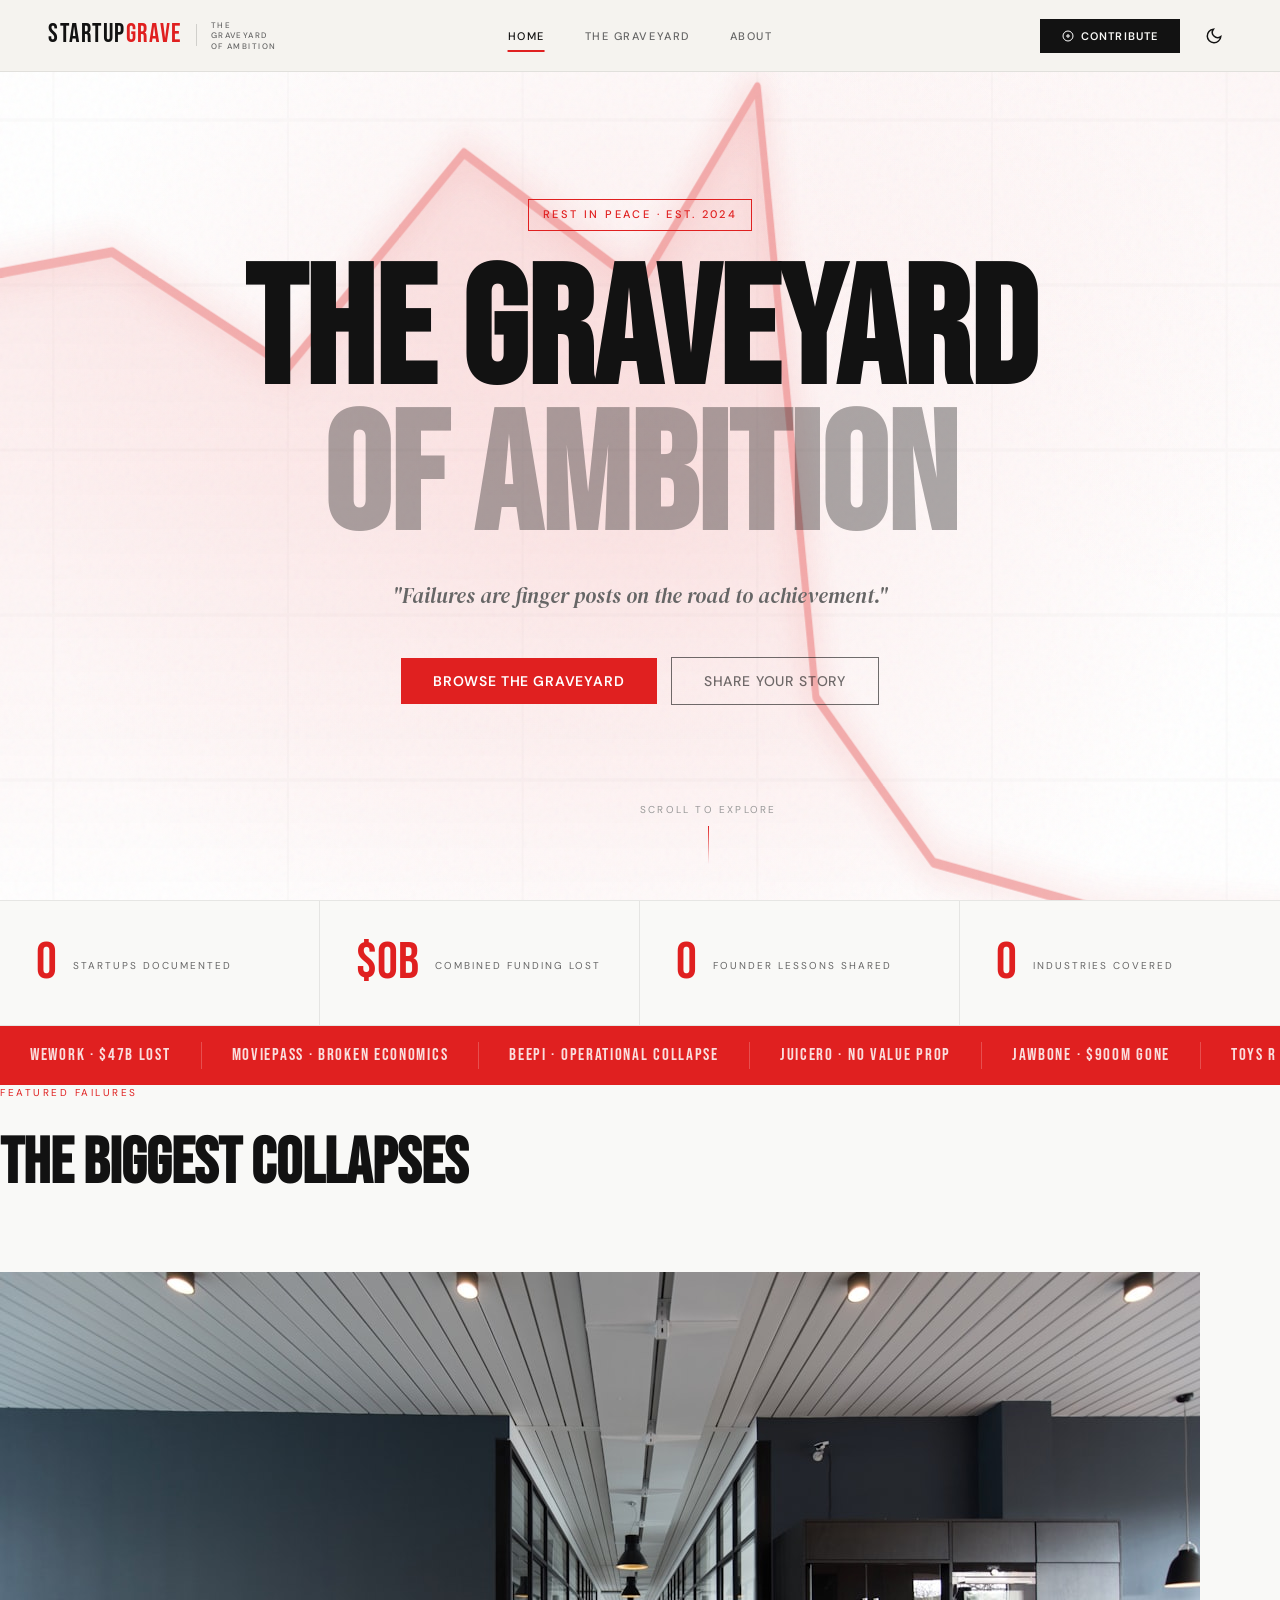
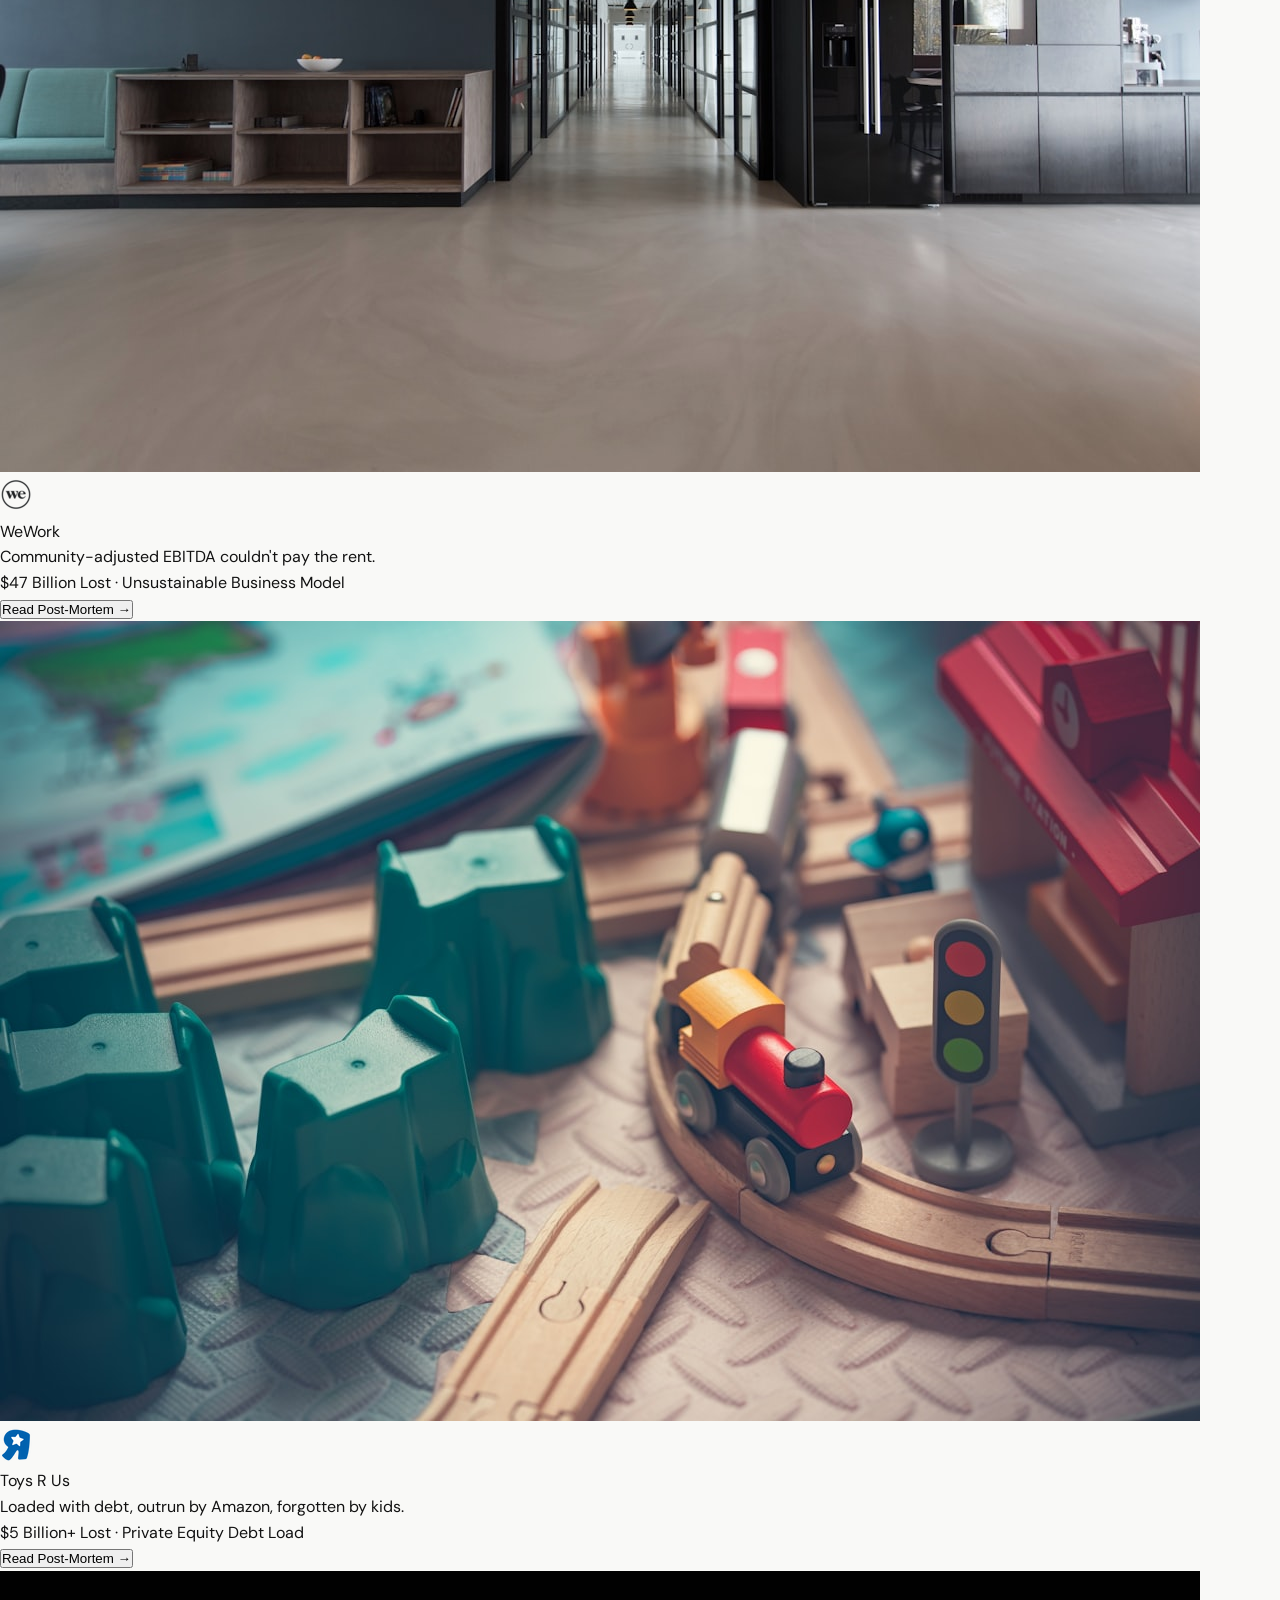
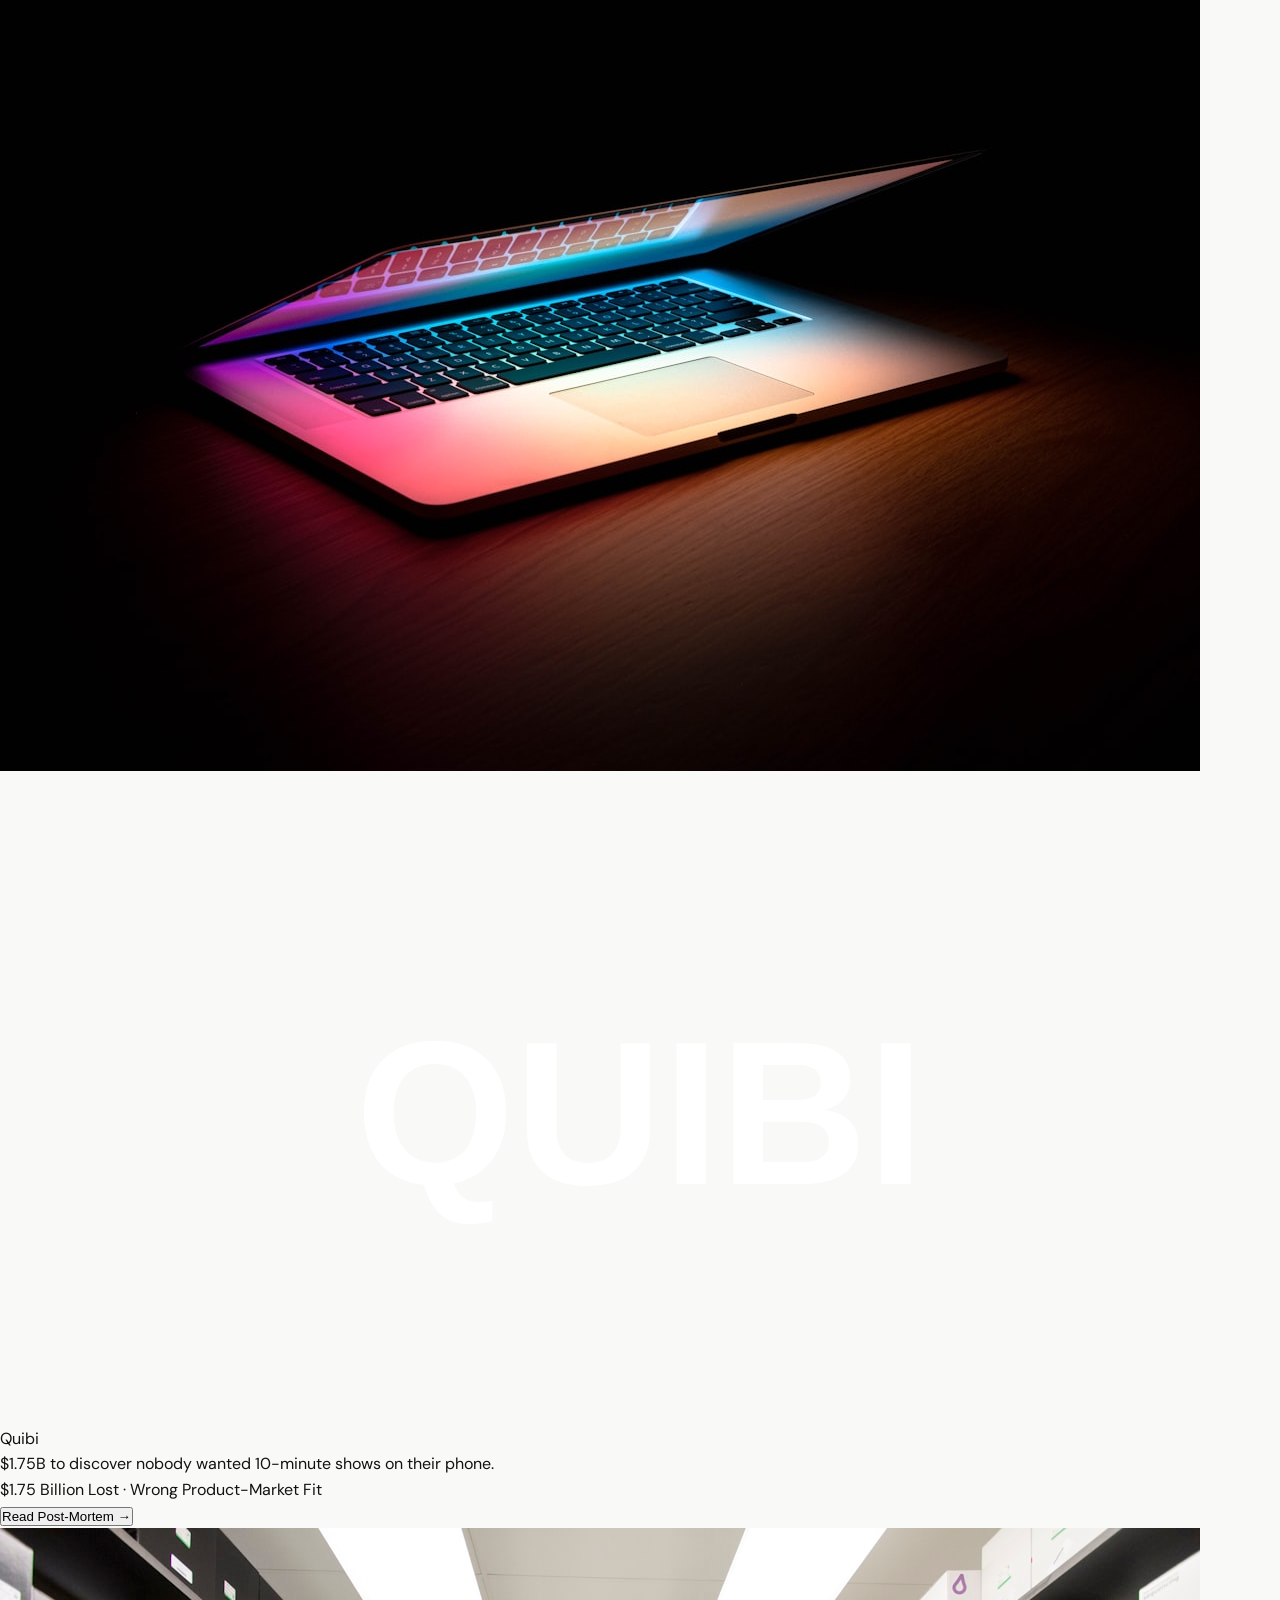
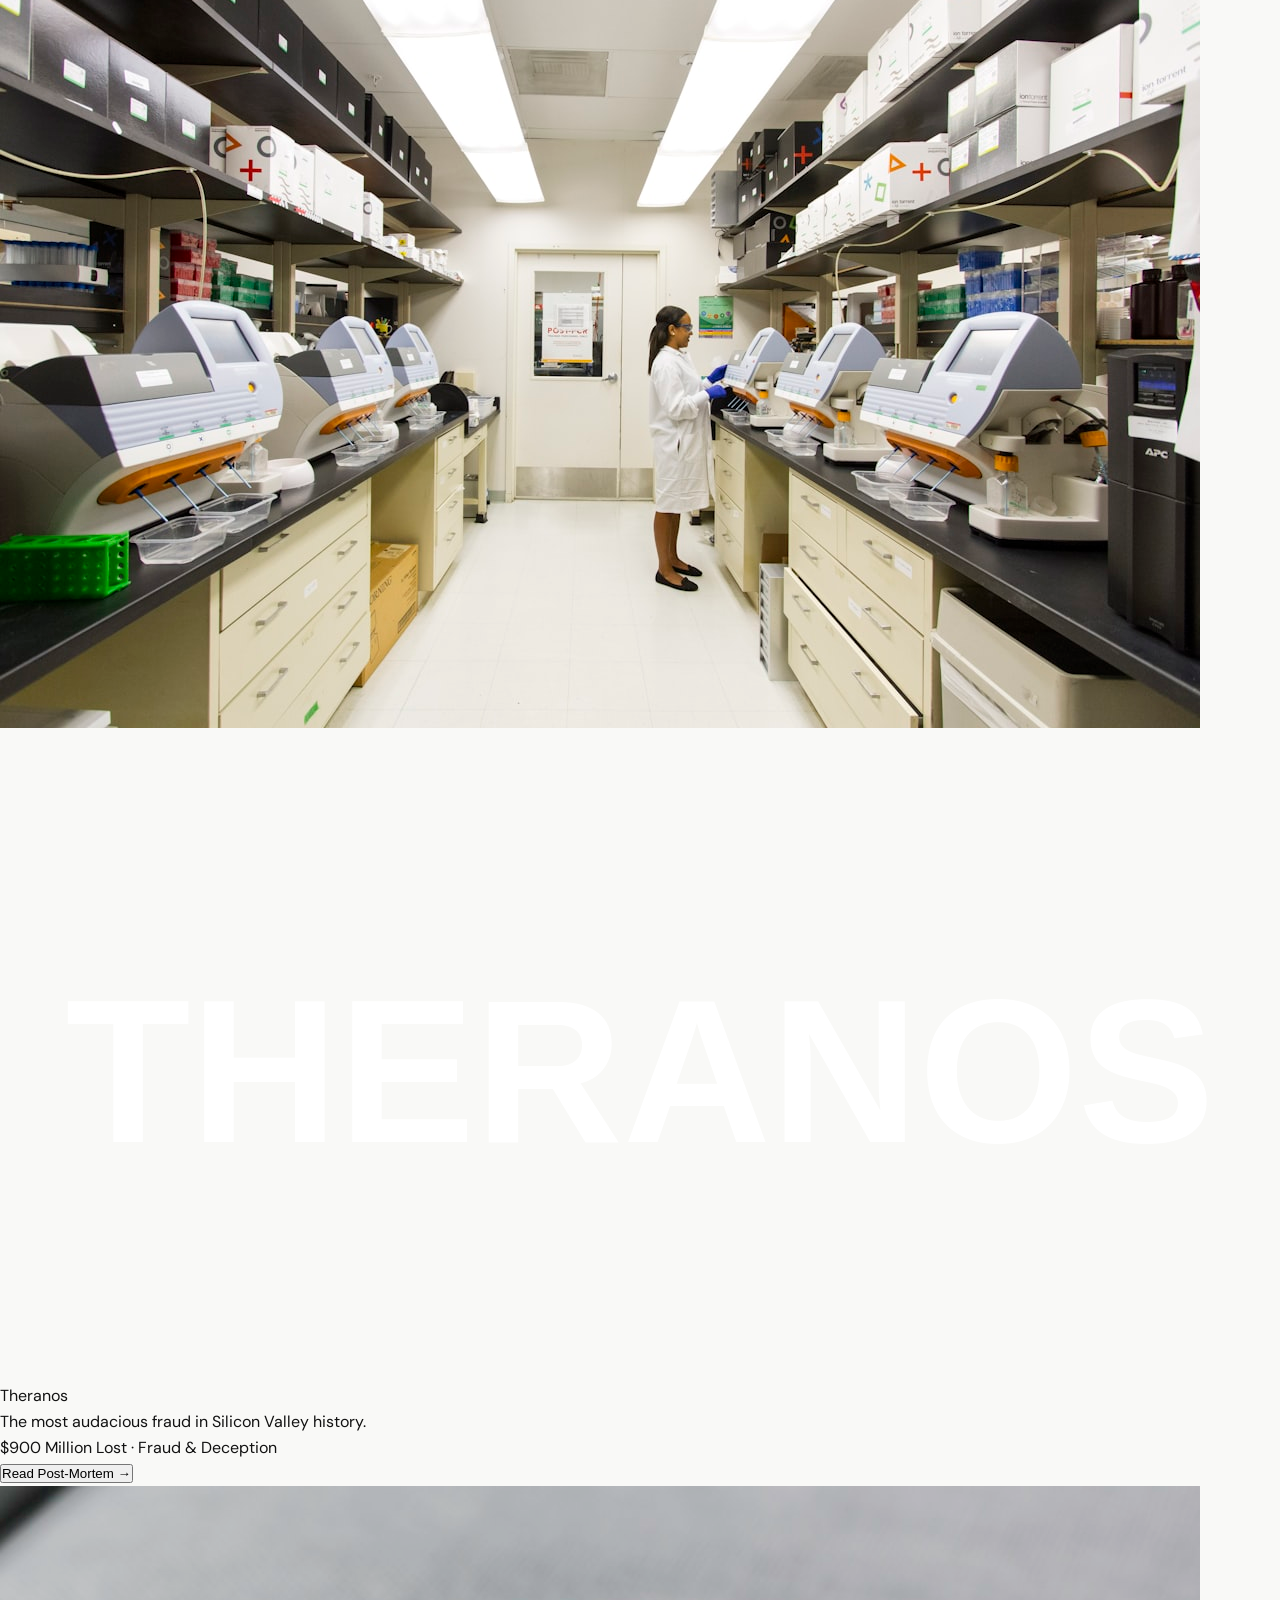
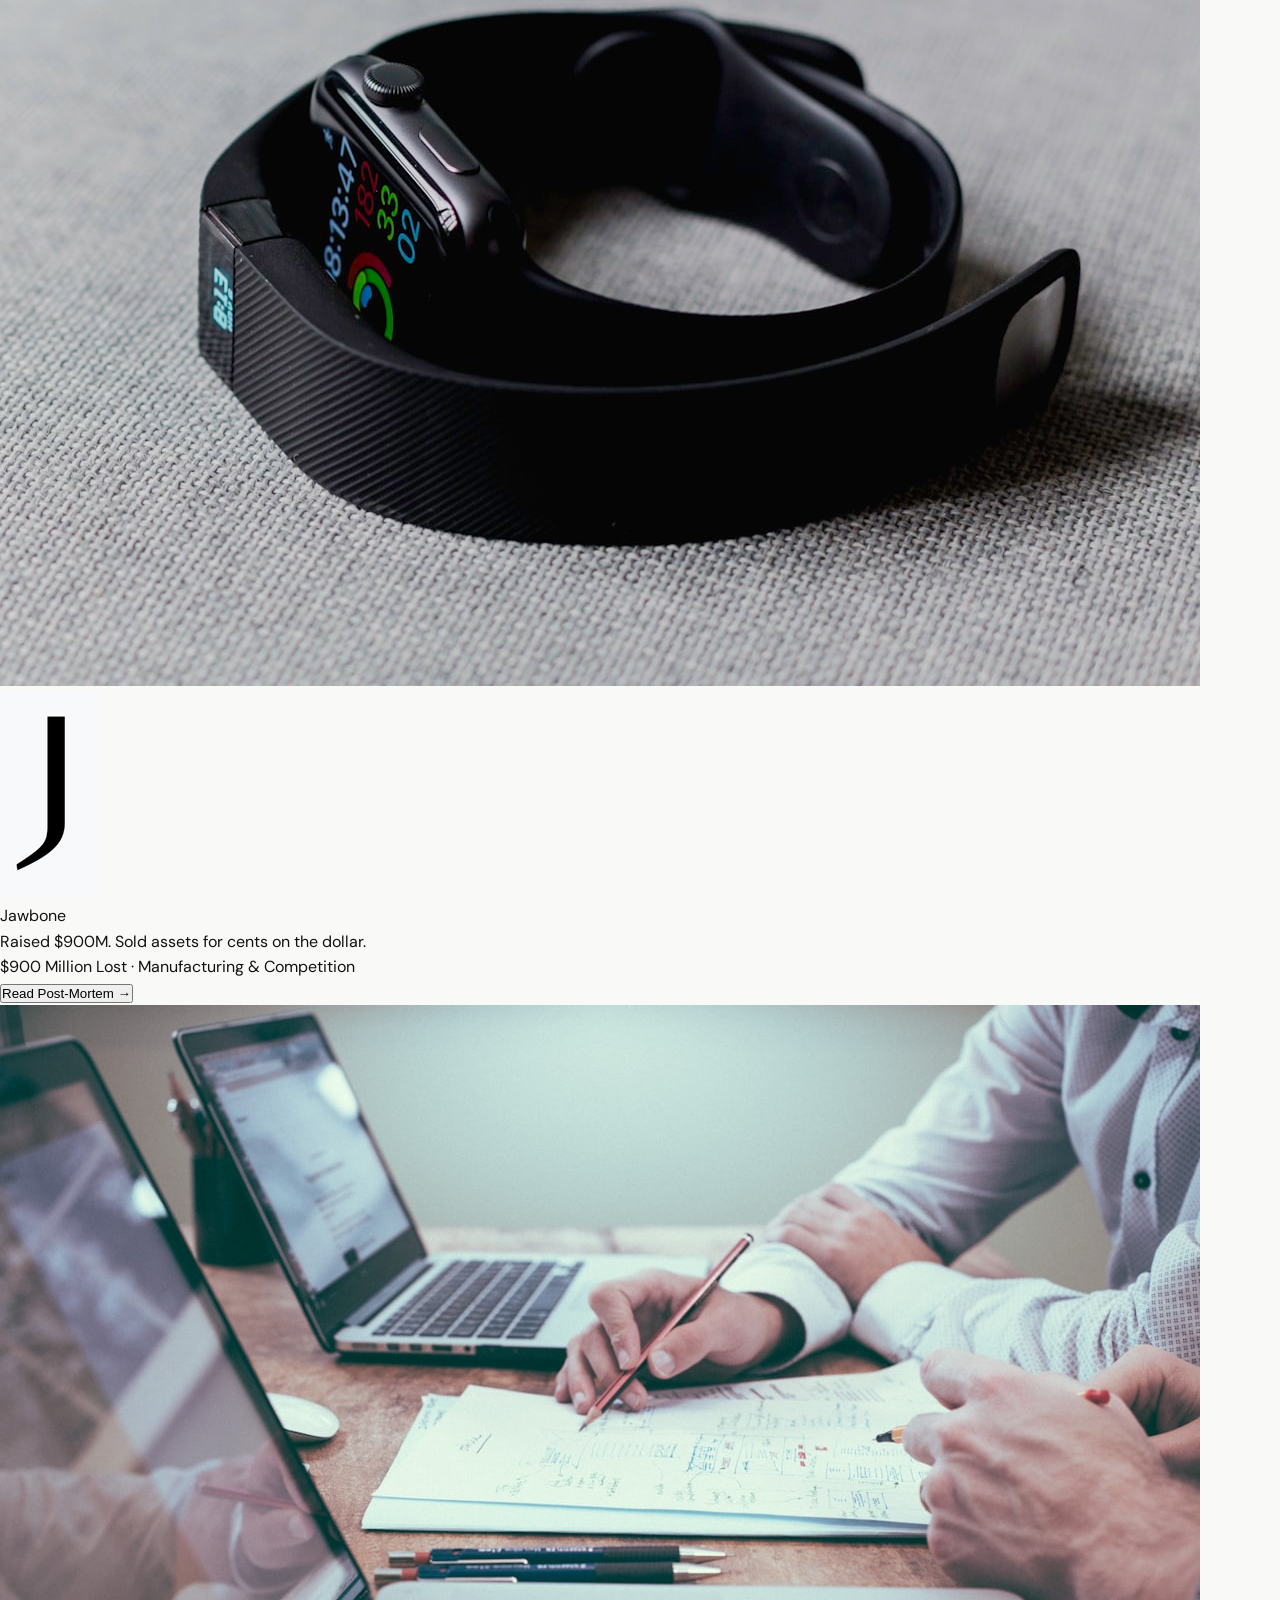
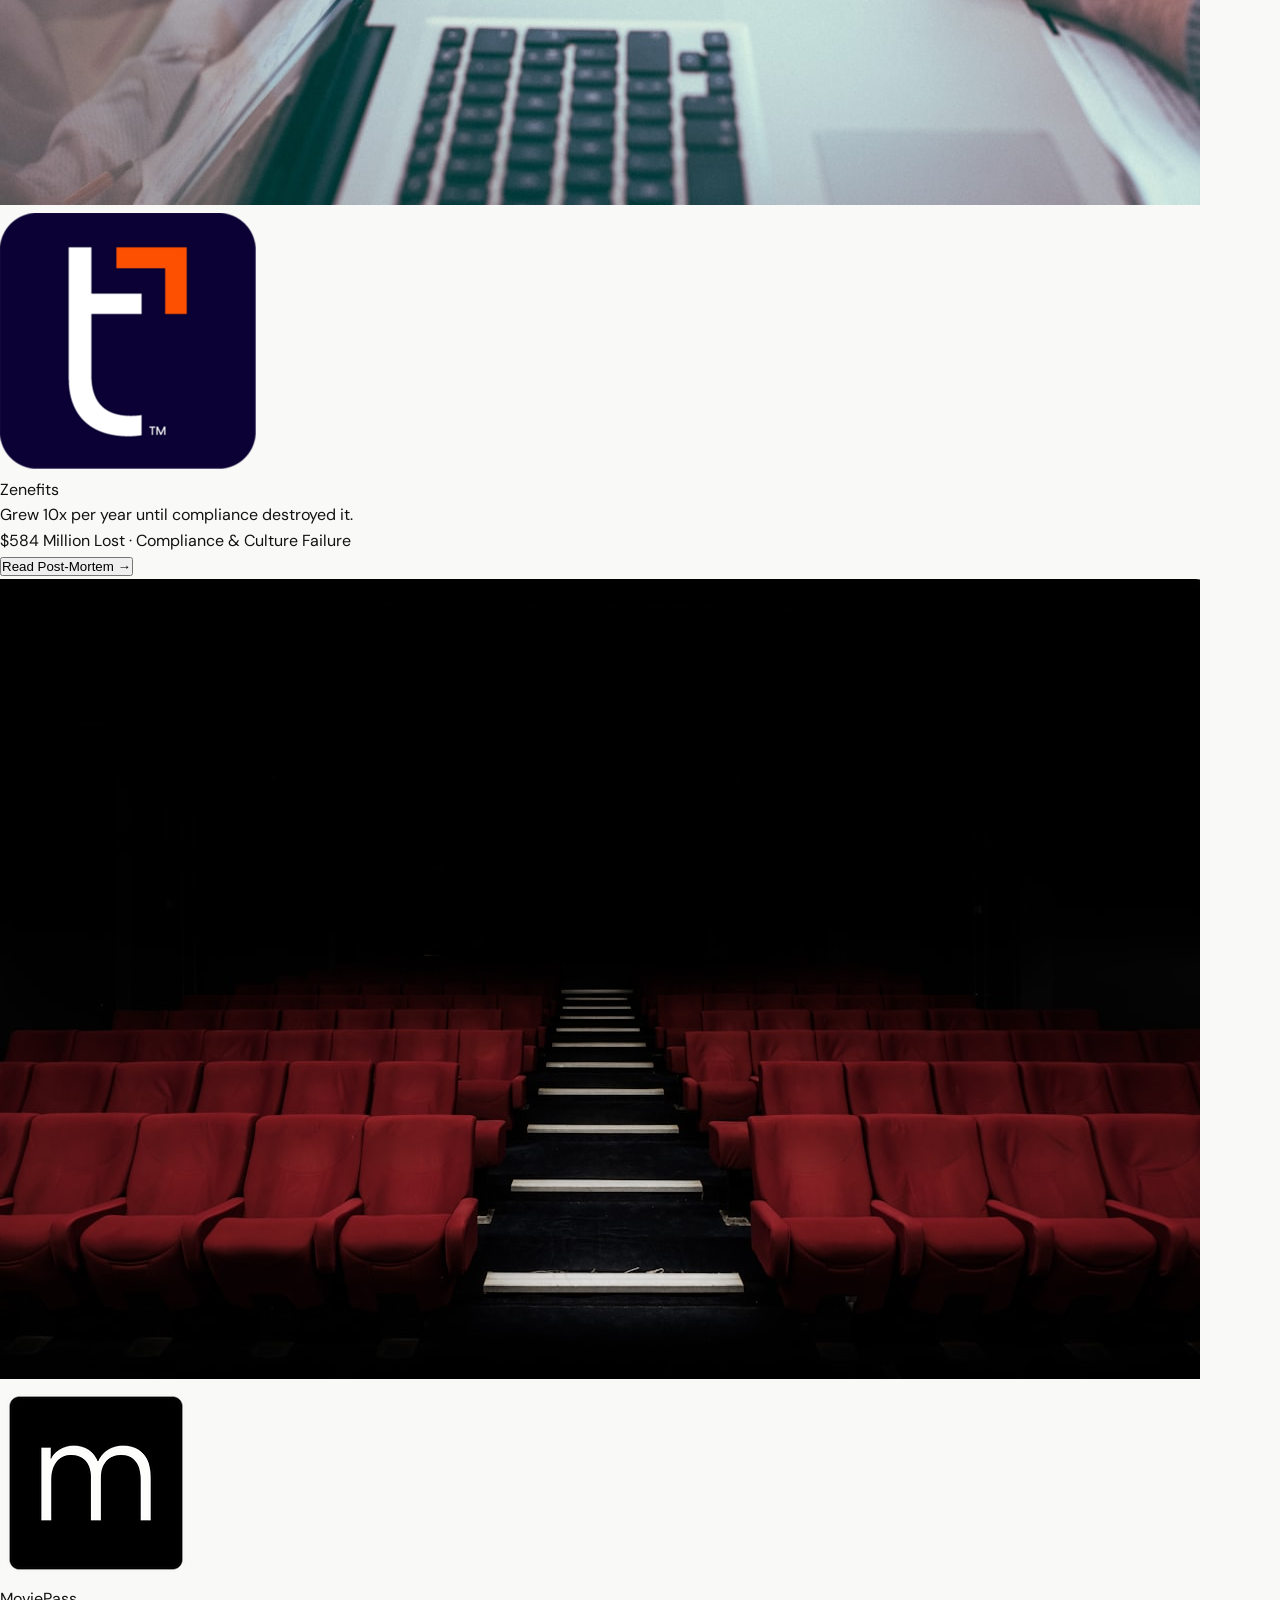
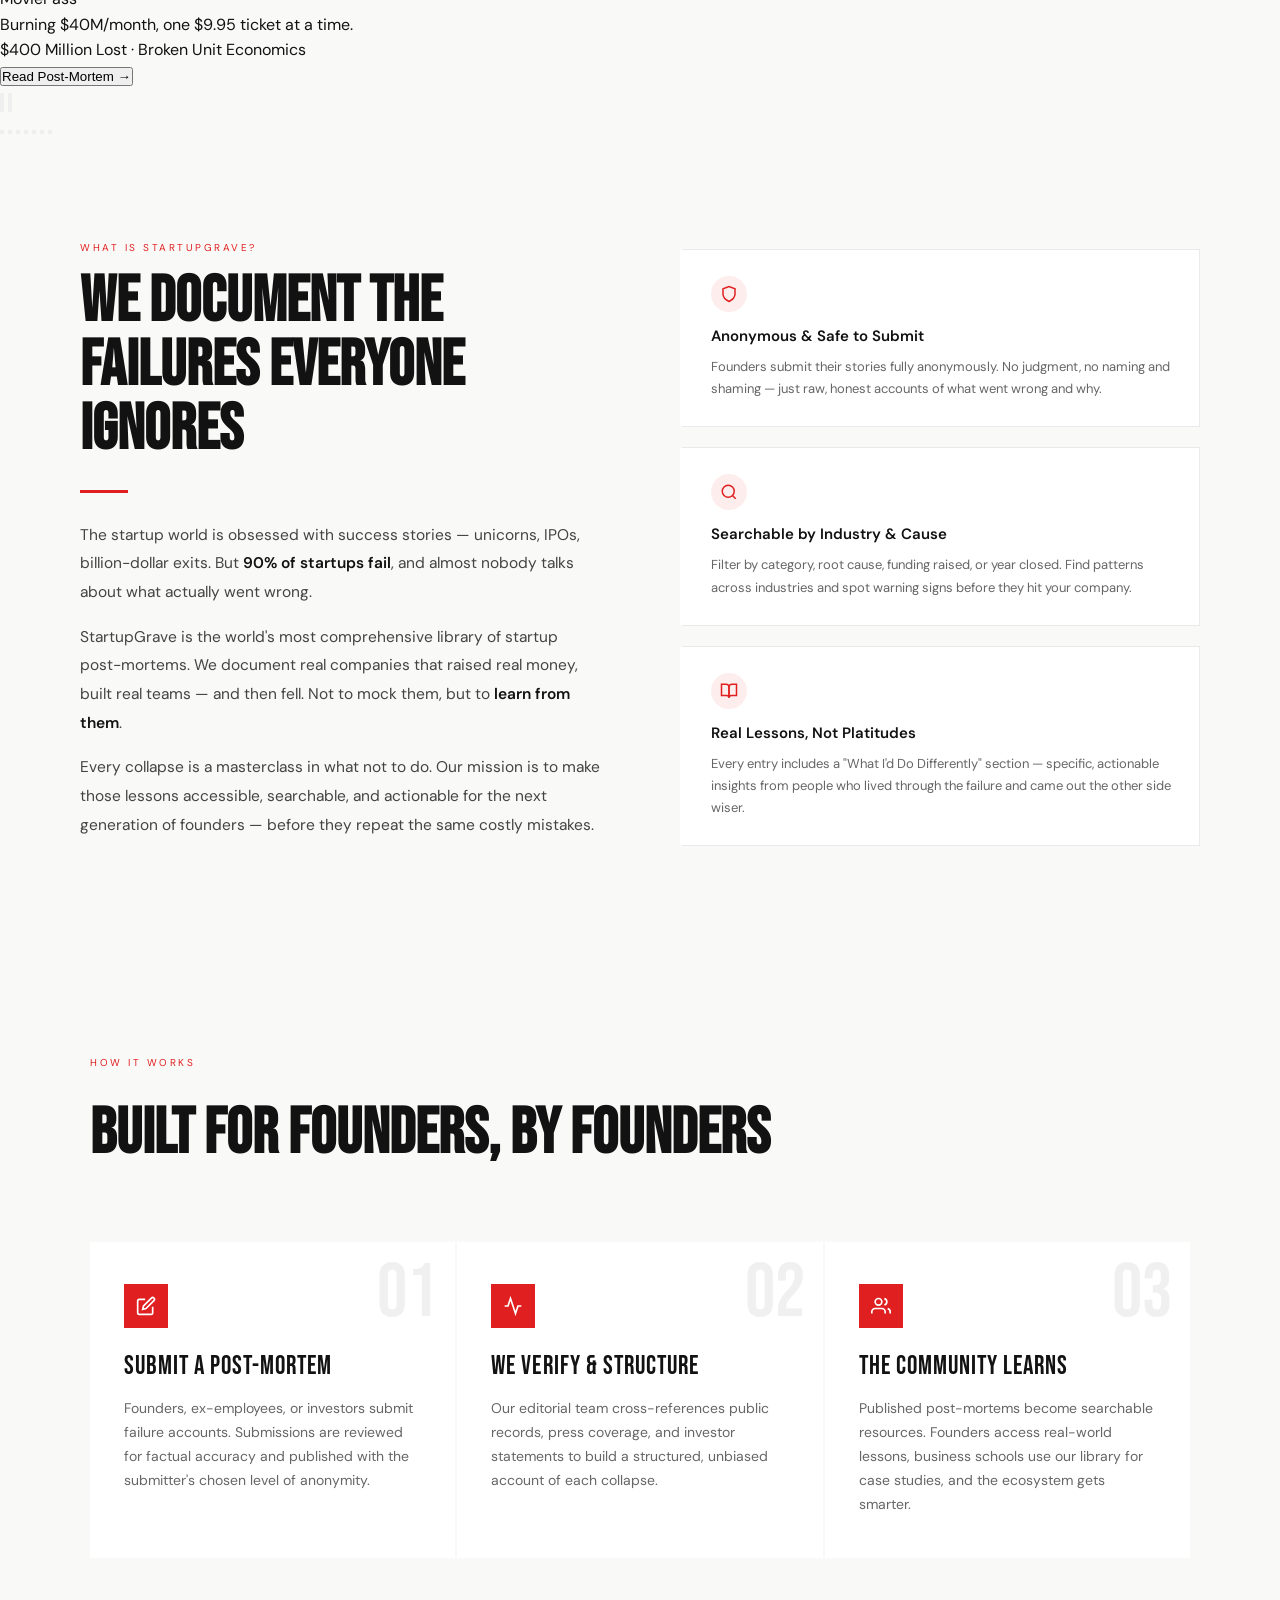
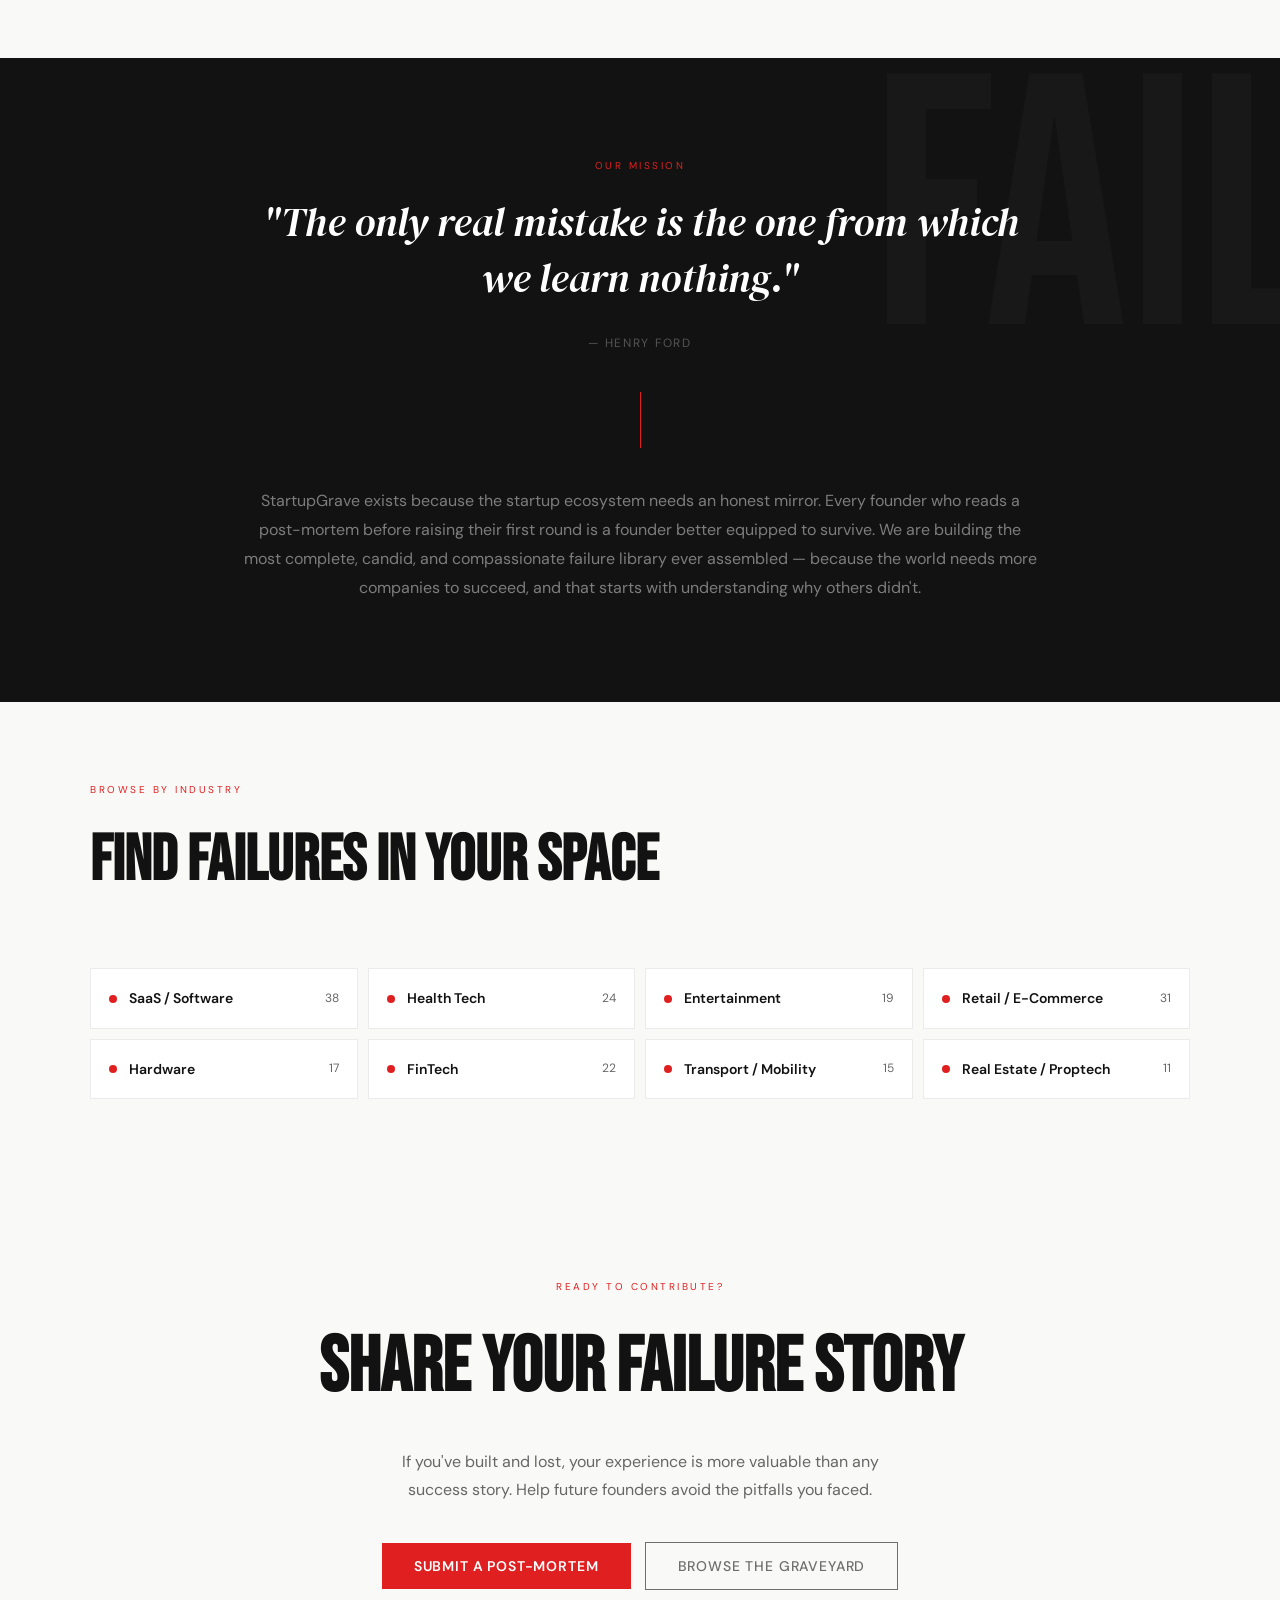
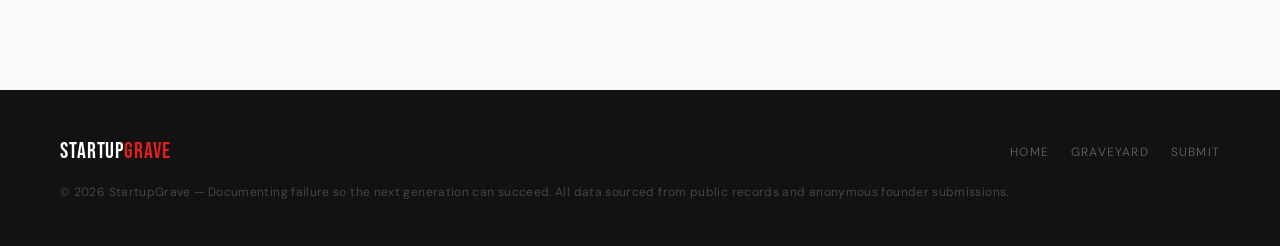
==== commit ba8b1421: "Merge branch 'main' of https://github.com/jainam258/StartupGrave" ====
--- a/Testing.html
+++ b/Testing.html
@@ -9,7 +9,7 @@
   <link
     href="https://fonts.googleapis.com/css2?family=Bebas+Neue&family=DM+Serif+Display:ital@0;1&family=DM+Sans:ital,wght@0,300;0,400;0,500;0,600;1,400&family=Syne:wght@400;600;700;800&display=swap"
     rel="stylesheet">
-  <link rel="stylesheet" href="testing-styles.css">
+  <link rel="stylesheet" href="styles.css">
   <link rel="icon" type="image/png" href="assets/favicon.png">
 </head>
 
@@ -79,6 +79,23 @@
         </svg>
         Contribute
       </button>
+      <button class="theme-toggle" id="themeToggle" onclick="toggleTheme()" aria-label="Toggle Theme">
+        <svg class="moon-icon" viewBox="0 0 24 24" fill="none" stroke="currentColor" stroke-width="2">
+          <path d="M21 12.79A9 9 0 1 1 11.21 3 7 7 0 0 0 21 12.79z"></path>
+        </svg>
+        <svg class="sun-icon" viewBox="0 0 24 24" fill="none" stroke="currentColor" stroke-width="2"
+          style="display:none">
+          <circle cx="12" cy="12" r="5"></circle>
+          <line x1="12" y1="1" x2="12" y2="3"></line>
+          <line x1="12" y1="21" x2="12" y2="23"></line>
+          <line x1="4.22" y1="4.22" x2="5.64" y2="5.64"></line>
+          <line x1="18.36" y1="18.36" x2="19.78" y2="19.78"></line>
+          <line x1="1" y1="12" x2="3" y2="12"></line>
+          <line x1="21" y1="12" x2="23" y2="12"></line>
+          <line x1="4.22" y1="19.78" x2="5.64" y2="18.36"></line>
+          <line x1="18.36" y1="5.64" x2="19.78" y2="4.22"></line>
+        </svg>
+      </button>
       <button class="nav-hamburger" id="navHamburger" onclick="toggleMenu()">
         <span></span><span></span><span></span>
       </button>
@@ -88,7 +105,22 @@
   <!-- ═══════════ HOME ═══════════ -->
   <div id="home-page" class="page active">
     <section class="home-hero">
-      <div class="hero-ghost">FAIL</div>
+      <div class="hero-chart-container">
+        <svg class="hero-crash-svg" viewBox="0 0 1200 600" preserveAspectRatio="none">
+          <defs>
+            <linearGradient id="crashGrad" x1="0" y1="0" x2="0" y2="1">
+              <stop offset="0%" stop-color="rgba(224, 32, 32, 0.4)" />
+              <stop offset="100%" stop-color="rgba(224, 32, 32, 0)" />
+            </linearGradient>
+          </defs>
+          <path class="chart-grid"
+            d="M0,100 L1200,100 M0,200 L1200,200 M0,300 L1200,300 M0,400 L1200,400 M0,500 L1200,500 M100,0 L100,600 M300,0 L300,600 M500,0 L500,600 M700,0 L700,600 M900,0 L900,600 M1100,0 L1100,600" />
+          <path class="chart-fill"
+            d="M0,200 L150,180 L300,250 L450,120 L600,200 L700,80 L750,450 L850,550 L1000,580 L1200,590 L1200,600 L0,600 Z" />
+          <path class="chart-line"
+            d="M0,200 L150,180 L300,250 L450,120 L600,200 L700,80 L750,450 L850,550 L1000,580 L1200,590" />
+        </svg>
+      </div>
       <div class="hero-eyebrow">Rest in Peace · Est. 2024</div>
       <h1 class="hero-title">The Graveyard<br><span class="dim">of Ambition</span></h1>
       <p class="hero-subtitle">"Failures are finger posts on the road to achievement."</p>
@@ -825,7 +857,7 @@
       <button class="form-submit" onclick="submitForm()">Submit to the Graveyard</button>
     </div>
   </div>
-  <script src="testing-script.js"></script>
+  <script src="script.js"></script>
 </body>
 
 </html>
--- a/styles.css
+++ b/styles.css
@@ -0,0 +1,4034 @@
+*,
+*::before,
+*::after {
+    margin: 0;
+    padding: 0;
+    box-sizing: border-box;
+}
+
+:root {
+    --red: #E02020;
+    --black: #121212;
+    /* Softer black */
+    --charcoal: #1A1A1A;
+    --gray-dark: #2A2A2A;
+    --gray: #666;
+    --gray-light: #999;
+    --off-white: #F9F9F7;
+    /* Slightly brighter off-white */
+    --white: #FFFFFF;
+    --border: rgba(0, 0, 0, 0.08);
+    /* Softer border */
+
+    /* Semantic Variables */
+    --bg-main: var(--off-white);
+    --text-main: var(--black);
+    --bg-nav: rgba(245, 243, 239, .97);
+    --bg-card: var(--white);
+    --border-card: var(--border);
+    --bg-secondary: transparent;
+
+    /* Hero Specific */
+    --hero-bg: var(--white);
+    --hero-text: var(--black);
+    --hero-subtitle: var(--gray);
+    --chart-grid: rgba(0, 0, 0, 0.05);
+}
+
+[data-theme="dark"] {
+    --red: #E02020;
+    --bg-main: #0a0a0a;
+    --text-main: #ededed;
+    --gray: #a0a0a0;
+    --gray-light: #777;
+    --bg-nav: rgba(10, 10, 10, 0.95);
+    --bg-card: #151515;
+    --border: rgba(255, 255, 255, 0.1);
+    --border-card: rgba(255, 255, 255, 0.08);
+
+    /* Hero Specific Overrides */
+    --hero-bg: #050505;
+    --hero-text: var(--white);
+    --hero-subtitle: rgba(255, 255, 255, 0.6);
+    --chart-grid: rgba(255, 255, 255, 0.03);
+}
+
+html {
+    scroll-behavior: smooth;
+}
+
+body {
+    font-family: 'DM Sans', sans-serif;
+    font-size: 16px;
+    /* Explicit base size */
+    background: var(--bg-main);
+    color: var(--text-main);
+    overflow-x: hidden;
+    cursor: none;
+    line-height: 1.6;
+    transition: background-color 0.4s ease, color 0.4s ease;
+}
+
+/* CURSOR */
+.cursor {
+    position: fixed;
+    width: 12px;
+    height: 12px;
+    background: var(--red);
+    border-radius: 50%;
+    pointer-events: none;
+    z-index: 9999;
+    transform: translate(-50%, -50%);
+    transition: width .2s, height .2s;
+}
+
+.cursor-ring {
+    position: fixed;
+    width: 36px;
+    height: 36px;
+    border: 1.5px solid var(--red);
+    border-radius: 50%;
+    pointer-events: none;
+    z-index: 9998;
+    transform: translate(-50%, -50%);
+    opacity: .5;
+    transition: width .3s, height .3s, opacity .3s;
+}
+
+.cursor.hovered {
+    width: 8px;
+    height: 8px;
+}
+
+.cursor-ring.hovered {
+    width: 52px;
+    height: 52px;
+    opacity: .22;
+}
+
+/* PAGES */
+.page {
+    display: none;
+    min-height: 100vh;
+}
+
+.page.active {
+    display: block;
+}
+
+.page-enter {
+    animation: pgIn .6s cubic-bezier(.16, 1, .3, 1) forwards;
+}
+
+.page-exit {
+    animation: pgOut .32s ease forwards;
+}
+
+@keyframes pgIn {
+    from {
+        opacity: 0;
+        transform: translateY(26px)
+    }
+
+    to {
+        opacity: 1;
+        transform: translateY(0)
+    }
+}
+
+@keyframes pgOut {
+    from {
+        opacity: 1;
+        transform: translateY(0)
+    }
+
+    to {
+        opacity: 0;
+        transform: translateY(-14px)
+    }
+}
+
+@keyframes fadeUp {
+    from {
+        opacity: 0;
+        transform: translateY(20px)
+    }
+
+    to {
+        opacity: 1;
+        transform: translateY(0)
+    }
+}
+
+@keyframes cardIn {
+    from {
+        opacity: 0;
+        transform: translateY(16px)
+    }
+
+    to {
+        opacity: 1;
+        transform: translateY(0)
+    }
+}
+
+/* NAV */
+nav {
+    position: fixed;
+    top: 0;
+    left: 0;
+    right: 0;
+    z-index: 200;
+    height: 72px;
+    padding: 0 48px;
+    display: flex;
+    align-items: center;
+    justify-content: space-between;
+    background: var(--bg-nav);
+    backdrop-filter: blur(24px);
+    border-bottom: 1px solid var(--border);
+    transition: background 0.3s, box-shadow 0.3s;
+}
+
+nav.scrolled {
+    box-shadow: 0 4px 32px rgba(0, 0, 0, .07);
+}
+
+[data-theme="dark"] nav.scrolled {
+    box-shadow: 0 4px 32px rgba(0, 0, 0, .4);
+}
+
+.theme-toggle {
+    background: none;
+    border: none;
+    cursor: none;
+    display: flex;
+    align-items: center;
+    justify-content: center;
+    color: var(--text-main);
+    width: 36px;
+    height: 36px;
+    border-radius: 50%;
+    transition: background 0.2s, color 0.3s;
+}
+
+.theme-toggle:hover {
+    background: rgba(120, 120, 120, 0.15);
+}
+
+.theme-toggle svg {
+    width: 18px;
+    height: 18px;
+}
+
+/* LOGO */
+.nav-logo {
+    display: flex;
+    align-items: center;
+    gap: 0;
+    text-decoration: none;
+    cursor: none;
+}
+
+.nav-logo-wordmark {
+    display: flex;
+    align-items: baseline;
+    gap: 0;
+    font-family: 'Bebas Neue', sans-serif;
+    font-size: 26px;
+    letter-spacing: .06em;
+    line-height: 1;
+}
+
+.nav-logo-wordmark .wm-startup {
+    color: var(--text-main);
+}
+
+.nav-logo-wordmark .wm-grave {
+    color: var(--red);
+}
+
+.nav-logo-sep {
+    width: 1px;
+    height: 22px;
+    background: rgba(0, 0, 0, .15);
+    margin: 0 14px;
+    align-self: center;
+}
+
+.nav-logo-sub {
+    font-size: 8px;
+    letter-spacing: .18em;
+    text-transform: uppercase;
+    color: var(--gray);
+    font-family: 'DM Sans', sans-serif;
+    font-weight: 500;
+    line-height: 1.3;
+    max-width: 80px;
+}
+
+/* CENTER NAV LINKS */
+.nav-links {
+    display: flex;
+    align-items: center;
+    gap: 0;
+    position: absolute;
+    left: 50%;
+    transform: translateX(-50%);
+}
+
+.nav-link {
+    font-size: 11px;
+    letter-spacing: .14em;
+    text-transform: uppercase;
+    color: var(--gray);
+    font-weight: 500;
+    cursor: none;
+    background: none;
+    border: none;
+    font-family: 'DM Sans', sans-serif;
+    transition: color .3s ease;
+    padding: 8px 20px;
+    position: relative;
+}
+
+.nav-link::after {
+    content: '';
+    position: absolute;
+    bottom: -1px;
+    left: 20px;
+    right: 20px;
+    height: 2px;
+    background: var(--red);
+    transform: scaleX(0);
+    transition: transform .35s cubic-bezier(.16, 1, .3, 1);
+    transform-origin: left;
+}
+
+.nav-link:hover {
+    color: var(--text-main);
+}
+
+.nav-link:hover::after {
+    transform: scaleX(1);
+}
+
+.nav-link.active-nav {
+    color: var(--text-main);
+}
+
+.nav-link.active-nav::after {
+    transform: scaleX(1);
+    transform-origin: left;
+}
+
+/* RIGHT SIDE */
+.nav-right {
+    display: flex;
+    align-items: center;
+    gap: 16px;
+}
+
+.nav-cta {
+    display: flex;
+    align-items: center;
+    gap: 7px;
+    padding: 10px 22px;
+    background: var(--text-main);
+    color: var(--bg-main);
+    border: none;
+    font-family: 'DM Sans', sans-serif;
+    font-size: 11px;
+    font-weight: 600;
+    letter-spacing: .1em;
+    text-transform: uppercase;
+    cursor: none;
+    transition: background .2s;
+}
+
+.nav-cta:hover {
+    background: var(--red);
+}
+
+.nav-cta svg {
+    width: 12px;
+    height: 12px;
+    stroke: white;
+    fill: none;
+}
+
+/* HAMBURGER */
+.nav-hamburger {
+    display: none;
+    flex-direction: column;
+    gap: 5px;
+    cursor: none;
+    background: none;
+    border: none;
+    padding: 8px;
+}
+
+.nav-hamburger span {
+    display: block;
+    width: 24px;
+    height: 1.5px;
+    background: var(--text-main);
+    transition: transform .35s cubic-bezier(.16, 1, .3, 1), opacity .25s;
+    transform-origin: center;
+}
+
+.nav-hamburger.open span:nth-child(1) {
+    transform: translateY(6.5px) rotate(45deg);
+}
+
+.nav-hamburger.open span:nth-child(2) {
+    opacity: 0;
+    transform: scaleX(0);
+}
+
+.nav-hamburger.open span:nth-child(3) {
+    transform: translateY(-6.5px) rotate(-45deg);
+}
+
+/* FULLSCREEN MENU OVERLAY */
+.nav-overlay {
+    position: fixed;
+    inset: 0;
+    z-index: 190;
+    background: var(--black);
+    clip-path: circle(0% at calc(100% - 72px) 36px);
+    transition: clip-path .7s cubic-bezier(.16, 1, .3, 1);
+    pointer-events: none;
+    display: flex;
+    flex-direction: column;
+}
+
+.nav-overlay.open {
+    clip-path: circle(150% at calc(100% - 72px) 36px);
+    pointer-events: all;
+}
+
+.nav-overlay-inner {
+    flex: 1;
+    display: flex;
+    flex-direction: column;
+    padding: 100px 60px 60px;
+    justify-content: space-between;
+}
+
+.nav-overlay-brand {
+    font-family: 'Bebas Neue', sans-serif;
+    font-size: clamp(60px, 12vw, 130px);
+    line-height: .9;
+    letter-spacing: .03em;
+    color: rgba(255, 255, 255, .06);
+    user-select: none;
+    pointer-events: none;
+    position: absolute;
+    bottom: 40px;
+    right: 50px;
+}
+
+.nav-overlay-links {
+    display: flex;
+    flex-direction: column;
+    gap: 0;
+}
+
+.nav-overlay-link {
+    font-family: 'Bebas Neue', sans-serif;
+    font-size: clamp(52px, 8vw, 96px);
+    letter-spacing: .03em;
+    line-height: 1;
+    color: rgba(255, 255, 255, .15);
+    background: none;
+    border: none;
+    font-family: 'Bebas Neue', sans-serif;
+    cursor: none;
+    text-align: left;
+    padding: 16px 0;
+    border-bottom: 1px solid rgba(255, 255, 255, .05);
+    transition: color .25s, padding-left .3s cubic-bezier(.16, 1, .3, 1);
+    display: flex;
+    align-items: center;
+    gap: 20px;
+    position: relative;
+    overflow: hidden;
+}
+
+.nav-overlay-link:last-child {
+    border-bottom: none;
+}
+
+.nav-overlay-link::before {
+    content: '';
+    position: absolute;
+    left: 0;
+    top: 0;
+    bottom: 0;
+    width: 0;
+    background: var(--red);
+    transition: width .4s cubic-bezier(.16, 1, .3, 1);
+    z-index: -1;
+}
+
+.nav-overlay-link:hover {
+    color: white;
+    padding-left: 20px;
+}
+
+.nav-overlay-link:hover::before {
+    width: 5px;
+}
+
+.nav-overlay-link.active-overlay {
+    color: white;
+}
+
+.nav-overlay-link.active-overlay::before {
+    width: 5px;
+}
+
+.nav-overlay-link-num {
+    font-size: 11px;
+    letter-spacing: .2em;
+    color: var(--red);
+    font-family: 'DM Sans', sans-serif;
+    font-weight: 600;
+    opacity: 0;
+    transition: opacity .25s;
+}
+
+.nav-overlay-link:hover .nav-overlay-link-num,
+.nav-overlay-link.active-overlay .nav-overlay-link-num {
+    opacity: 1;
+}
+
+.nav-overlay-bottom {
+    display: flex;
+    align-items: center;
+    justify-content: space-between;
+    border-top: 1px solid rgba(255, 255, 255, .06);
+    padding-top: 28px;
+    flex-wrap: wrap;
+    gap: 14px;
+}
+
+.nav-overlay-tagline {
+    font-family: 'DM Serif Display', serif;
+    font-style: italic;
+    font-size: 14px;
+    color: rgba(255, 255, 255, .25);
+}
+
+.nav-overlay-cta {
+    display: flex;
+    align-items: center;
+    gap: 8px;
+    padding: 12px 28px;
+    background: var(--red);
+    color: white;
+    border: none;
+    font-family: 'DM Sans', sans-serif;
+    font-size: 11px;
+    font-weight: 600;
+    letter-spacing: .12em;
+    text-transform: uppercase;
+    cursor: none;
+}
+
+/* === HOME === */
+.home-hero {
+    min-height: 100vh;
+    display: flex;
+    flex-direction: column;
+    align-items: center;
+    justify-content: center;
+    padding: 64px 40px 60px;
+    position: relative;
+    overflow: hidden;
+    background: var(--hero-bg);
+    transition: background-color 0.4s ease;
+}
+
+.home-hero::before {
+    content: '';
+    position: absolute;
+    inset: -50%;
+    background: radial-gradient(circle at 50% 50%, rgba(224, 32, 32, 0.08) 0%, transparent 40%),
+        radial-gradient(circle at 80% 20%, rgba(224, 32, 32, 0.05) 0%, transparent 30%);
+    background-size: 100% 100%;
+    z-index: 0;
+    animation: driftFailure 15s ease-in-out infinite alternate;
+    pointer-events: none;
+}
+
+.home-hero::after {
+    content: '';
+    position: absolute;
+    inset: 0;
+    background-image: url("data:image/svg+xml,%3Csvg viewBox='0 0 200 200' xmlns='http://www.w3.org/2000/svg'%3E%3Cfilter id='noiseFilter'%3E%3CfeTurbulence type='fractalNoise' baseFrequency='0.85' numOctaves='3' stitchTiles='stitch'/%3E%3C/filter%3E%3Crect width='100%25' height='100%25' filter='url(%23noiseFilter)' opactiy='0.05'/%3E%3C/svg%3E");
+    opacity: 0.04;
+    z-index: 0;
+    pointer-events: none;
+}
+
+@keyframes driftFailure {
+    0% {
+        transform: scale(1) translate(0, 0);
+    }
+
+    100% {
+        transform: scale(1.1) translate(-2%, 2%);
+    }
+}
+
+.hero-chart-container {
+    position: absolute;
+    inset: 0;
+    z-index: 0;
+    pointer-events: none;
+    opacity: 0.35;
+    overflow: hidden;
+}
+
+.hero-crash-svg {
+    width: 100%;
+    height: 100%;
+    transform: scale(1.1);
+    /* Slight overflow to hide edges */
+}
+
+.chart-grid {
+    stroke: var(--chart-grid);
+    stroke-width: 2;
+    fill: none;
+}
+
+.chart-line {
+    fill: none;
+    stroke: #E02020;
+    stroke-width: 6;
+    stroke-linecap: round;
+    stroke-linejoin: round;
+    filter: drop-shadow(0 0 12px rgba(224, 32, 32, 0.8));
+    stroke-dasharray: 4000;
+    stroke-dashoffset: 4000;
+    animation: drawCrash 3s cubic-bezier(0.25, 1, 0.5, 1) forwards, pulseGlow 2s infinite alternate 3s;
+}
+
+.chart-fill {
+    fill: url(#crashGrad);
+    opacity: 0;
+    animation: fadeInFill 1.5s ease-out forwards 2s;
+}
+
+@keyframes drawCrash {
+    to {
+        stroke-dashoffset: 0;
+    }
+}
+
+@keyframes fadeInFill {
+    to {
+        opacity: 0.8;
+    }
+}
+
+@keyframes pulseGlow {
+    from {
+        filter: drop-shadow(0 0 12px rgba(224, 32, 32, 0.8));
+    }
+
+    to {
+        filter: drop-shadow(0 0 24px rgba(224, 32, 32, 1));
+    }
+}
+
+.hero-eyebrow {
+    font-size: 11px;
+    font-weight: 500;
+    letter-spacing: .22em;
+    text-transform: uppercase;
+    color: var(--red);
+    border: 1px solid var(--red);
+    padding: 6px 14px;
+    margin-bottom: 30px;
+    opacity: 0;
+    animation: fadeUp .8s .3s forwards;
+    position: relative;
+    z-index: 1;
+}
+
+.hero-title {
+    font-family: 'Bebas Neue', sans-serif;
+    font-size: clamp(76px, 13vw, 190px);
+    line-height: .88;
+    text-align: center;
+    color: var(--hero-text);
+    opacity: 0;
+    animation: fadeUp .9s .5s forwards;
+    position: relative;
+    z-index: 1;
+    transition: color 0.4s ease;
+}
+
+.hero-title .dim {
+    color: var(--hero-text);
+    opacity: 0.35;
+}
+
+.hero-subtitle {
+    font-family: 'DM Serif Display', serif;
+    font-style: italic;
+    font-size: clamp(15px, 2.2vw, 21px);
+    color: var(--hero-subtitle);
+    margin-top: 26px;
+    text-align: center;
+    opacity: 0;
+    animation: fadeUp .8s .7s forwards;
+    position: relative;
+    z-index: 1;
+    transition: color 0.4s ease;
+}
+
+.hero-cta-row {
+    display: flex;
+    align-items: center;
+    gap: 14px;
+    margin-top: 44px;
+    opacity: 0;
+    animation: fadeUp .8s .9s forwards;
+    position: relative;
+    z-index: 1;
+    flex-wrap: wrap;
+    justify-content: center;
+}
+
+.btn-primary {
+    padding: 14px 32px;
+    background: var(--red);
+    color: white;
+    border: none;
+    font-family: 'DM Sans', sans-serif;
+    font-size: 14px;
+    font-weight: 600;
+    letter-spacing: .06em;
+    text-transform: uppercase;
+    cursor: none;
+    transition: background .3s ease, transform .3s cubic-bezier(.16, 1, .3, 1), box-shadow .3s ease;
+}
+
+.btn-primary:hover {
+    background: #c01818;
+    transform: translateY(-3px);
+    box-shadow: 0 10px 24px rgba(224, 32, 32, 0.25);
+}
+
+.btn-secondary {
+    padding: 14px 32px;
+    background: transparent;
+    color: var(--hero-text);
+    border: 1.5px solid var(--hero-text);
+    opacity: 0.6;
+    font-family: 'DM Sans', sans-serif;
+    font-size: 14px;
+    font-weight: 500;
+    letter-spacing: .06em;
+    text-transform: uppercase;
+    cursor: none;
+    transition: all .3s ease;
+}
+
+.btn-secondary:hover {
+    background: var(--hero-text);
+    color: var(--hero-bg);
+    opacity: 1;
+}
+
+.hero-scroll {
+    position: absolute;
+    bottom: 36px;
+    left: 50%;
+    transform: translateX(-50%);
+    display: flex;
+    flex-direction: column;
+    align-items: center;
+    gap: 8px;
+    opacity: 0;
+    animation: fadeUp .8s 1.2s forwards;
+}
+
+.hero-scroll span {
+    font-size: 10px;
+    letter-spacing: .22em;
+    text-transform: uppercase;
+    color: var(--gray-light);
+}
+
+.scroll-line {
+    width: 1px;
+    height: 38px;
+    background: linear-gradient(to bottom, var(--red), transparent);
+    animation: pulse 2s infinite;
+}
+
+@keyframes pulse {
+
+    0%,
+    100% {
+        opacity: 1
+    }
+
+    50% {
+        opacity: .3
+    }
+}
+
+/* STATS BAR */
+.stats-bar {
+    background: var(--bg-main);
+    color: var(--text-main);
+    display: grid;
+    grid-template-columns: repeat(4, 1fr);
+    transition: background 0.4s ease;
+    border-top: 1px solid var(--border);
+    border-bottom: 1px solid var(--border);
+}
+
+.stat-item {
+    padding: 36px 28px;
+    border-right: 1px solid rgba(255, 255, 255, .07);
+    text-align: center;
+    position: relative;
+    overflow: hidden;
+    transition: background .3s;
+}
+
+.stat-item:last-child {
+    border-right: none;
+}
+
+.stat-item::after {
+    content: '';
+    position: absolute;
+    bottom: 0;
+    left: 0;
+    right: 0;
+    height: 2px;
+    background: var(--red);
+    transform: scaleX(0);
+    transition: transform .4s;
+}
+
+.stat-item:hover::after {
+    transform: scaleX(1);
+}
+
+.stat-num {
+    font-family: 'Bebas Neue', sans-serif;
+    font-size: 52px;
+    color: var(--red);
+    line-height: 1;
+}
+
+.stat-label {
+    font-size: 10px;
+    letter-spacing: .2em;
+    text-transform: uppercase;
+    color: var(--gray);
+    margin-top: 6px;
+}
+
+/* MARQUEE */
+.marquee-section {
+    background: var(--red);
+    padding: 16px 0;
+    overflow: hidden;
+}
+
+.marquee-track {
+    display: flex;
+    animation: marquee 22s linear infinite;
+    white-space: nowrap;
+}
+
+.marquee-item {
+    font-family: 'Bebas Neue', sans-serif;
+    font-size: 17px;
+    color: white;
+    letter-spacing: .1em;
+    padding: 0 30px;
+    opacity: .85;
+    border-right: 1px solid rgba(255, 255, 255, .25);
+    flex-shrink: 0;
+}
+
+@keyframes marquee {
+    from {
+        transform: translateX(0)
+    }
+
+    to {
+        transform: translateX(-50%)
+    }
+}
+
+/* ABOUT */
+.about-section {
+    padding: 100px 80px;
+    max-width: 1280px;
+    margin: 0 auto;
+    display: grid;
+    grid-template-columns: 1fr 1fr;
+    gap: 80px;
+    align-items: center;
+    background: var(--bg-main);
+    transition: background-color 0.4s ease;
+}
+
+.about-label {
+    font-size: 10px;
+    letter-spacing: .25em;
+    text-transform: uppercase;
+    color: var(--red);
+    margin-bottom: 14px;
+}
+
+.about-heading {
+    font-family: 'Bebas Neue', sans-serif;
+    font-size: clamp(46px, 5vw, 70px);
+    line-height: 1.0;
+    margin-bottom: 26px;
+}
+
+.about-divider {
+    width: 48px;
+    height: 3px;
+    background: var(--red);
+    margin: 28px 0;
+}
+
+.about-body {
+    font-size: 15.5px;
+    line-height: 1.85;
+    color: #444;
+}
+
+.about-body p {
+    margin-bottom: 16px;
+}
+
+.about-body strong {
+    color: var(--text-main);
+    font-weight: 600;
+}
+
+.about-right {
+    display: flex;
+    flex-direction: column;
+    gap: 20px;
+}
+
+.about-card {
+    background: var(--bg-card);
+    border: 1px solid var(--border-card);
+    padding: 26px 28px;
+    border-left: 3px solid transparent;
+    transition: border-color .3s, transform .3s, box-shadow .3s, background 0.3s;
+}
+
+.about-card:hover {
+    border-left-color: var(--red);
+    transform: translateX(6px);
+    box-shadow: 0 8px 32px rgba(0, 0, 0, .06);
+}
+
+.about-card-icon {
+    width: 36px;
+    height: 36px;
+    background: rgba(224, 32, 32, .08);
+    border-radius: 50%;
+    display: flex;
+    align-items: center;
+    justify-content: center;
+    margin-bottom: 12px;
+}
+
+.about-card-icon svg {
+    width: 18px;
+    height: 18px;
+    stroke: var(--red);
+    fill: none;
+}
+
+.about-card-title {
+    font-weight: 600;
+    font-size: 15px;
+    margin-bottom: 8px;
+}
+
+.about-card-text {
+    font-size: 13px;
+    color: var(--gray);
+    line-height: 1.7;
+}
+
+/* HOW IT WORKS */
+.how-section {
+    background: var(--bg-main);
+    padding: 100px 80px;
+    transition: background-color 0.4s ease;
+}
+
+.how-inner {
+    max-width: 1100px;
+    margin: 0 auto;
+}
+
+.section-label {
+    font-size: 10px;
+    letter-spacing: .25em;
+    text-transform: uppercase;
+    color: var(--red);
+    margin-bottom: 12px;
+}
+
+.section-title {
+    font-family: 'Bebas Neue', sans-serif;
+    font-size: clamp(44px, 5vw, 64px);
+    margin-bottom: 56px;
+}
+
+.how-grid {
+    display: grid;
+    grid-template-columns: repeat(3, 1fr);
+    gap: 2px;
+}
+
+.how-step {
+    padding: 42px 34px;
+    background: var(--bg-card);
+    position: relative;
+    overflow: hidden;
+    transition: background .3s, transform 0.3s;
+}
+
+.how-step:hover {
+    background: var(--red);
+    transform: translateY(-4px);
+}
+
+.how-step-num {
+    font-family: 'Bebas Neue', sans-serif;
+    font-size: 76px;
+    color: var(--text-main);
+    opacity: 0.06;
+    line-height: 1;
+    position: absolute;
+    top: 14px;
+    right: 18px;
+    transition: color .3s;
+}
+
+.how-step:hover .how-step-num {
+    color: rgba(255, 255, 255, .04);
+}
+
+.how-step-icon {
+    width: 44px;
+    height: 44px;
+    background: var(--red);
+    display: flex;
+    align-items: center;
+    justify-content: center;
+    margin-bottom: 18px;
+}
+
+.how-step-icon svg {
+    width: 20px;
+    height: 20px;
+    stroke: white;
+    fill: none;
+}
+
+.how-step-title {
+    font-family: 'Bebas Neue', sans-serif;
+    font-size: 26px;
+    margin-bottom: 10px;
+    letter-spacing: .04em;
+    transition: color .3s;
+}
+
+.how-step-text {
+    font-size: 14px;
+    line-height: 1.7;
+    color: var(--gray);
+    transition: color .3s;
+}
+
+.how-step:hover .how-step-title,
+.how-step:hover .how-step-text {
+    color: rgba(255, 255, 255, .7);
+}
+
+.how-step:hover .how-step-title {
+    color: white;
+}
+
+/* MISSION */
+.mission-section {
+    background: var(--black);
+    padding: 100px 80px;
+    position: relative;
+    overflow: hidden;
+}
+
+.mission-section::before {
+    content: 'FAIL';
+    position: absolute;
+    right: -40px;
+    top: -20px;
+    font-family: 'Bebas Neue', sans-serif;
+    font-size: 28vw;
+    color: rgba(255, 255, 255, .022);
+    pointer-events: none;
+    line-height: 1;
+}
+
+.mission-inner {
+    max-width: 800px;
+    margin: 0 auto;
+    text-align: center;
+    position: relative;
+    z-index: 1;
+}
+
+.mission-eyebrow {
+    font-size: 10px;
+    letter-spacing: .25em;
+    text-transform: uppercase;
+    color: var(--red);
+    margin-bottom: 20px;
+}
+
+.mission-quote {
+    font-family: 'DM Serif Display', serif;
+    font-style: italic;
+    font-size: clamp(24px, 3.5vw, 40px);
+    color: white;
+    line-height: 1.4;
+    margin-bottom: 28px;
+}
+
+.mission-attr {
+    font-size: 12px;
+    letter-spacing: .14em;
+    text-transform: uppercase;
+    color: rgba(255, 255, 255, .28);
+}
+
+.mission-divider {
+    width: 1px;
+    height: 56px;
+    background: var(--red);
+    margin: 38px auto;
+}
+
+.mission-body {
+    font-size: 16px;
+    line-height: 1.82;
+    color: rgba(255, 255, 255, .45);
+}
+
+/* CATEGORIES */
+.categories-section {
+    padding: 80px;
+    background: var(--bg-main);
+    transition: background-color 0.4s ease;
+}
+
+.categories-inner {
+    max-width: 1100px;
+    margin: 0 auto;
+}
+
+.categories-grid {
+    display: grid;
+    grid-template-columns: repeat(4, 1fr);
+    gap: 10px;
+    margin-top: 48px;
+}
+
+.cat-pill {
+    padding: 18px 18px;
+    background: var(--bg-card);
+    border: 1px solid var(--border);
+    display: flex;
+    align-items: center;
+    gap: 12px;
+    cursor: none;
+    transition: all .25s, background 0.4s ease;
+}
+
+.cat-pill:hover {
+    background: var(--red);
+    border-color: var(--red);
+    transform: translateY(-4px);
+    box-shadow: 0 16px 32px rgba(224, 32, 32, .18);
+}
+
+.cat-dot {
+    width: 8px;
+    height: 8px;
+    background: var(--red);
+    border-radius: 50%;
+    flex-shrink: 0;
+    transition: background .3s ease;
+}
+
+.cat-pill:hover .cat-dot {
+    background: white;
+}
+
+.cat-pill-name {
+    font-weight: 600;
+    font-size: 14px;
+    flex: 1;
+    transition: color .3s ease;
+}
+
+.cat-pill-count {
+    font-size: 12px;
+    color: var(--gray);
+    transition: color .3s ease;
+}
+
+.cat-pill:hover .cat-pill-name,
+.cat-pill:hover .cat-pill-count {
+    color: white;
+}
+
+/* BOTTOM CTA */
+.home-cta-section {
+    padding: 100px 80px;
+    text-align: center;
+}
+
+.home-cta-title {
+    font-family: 'Bebas Neue', sans-serif;
+    font-size: clamp(50px, 6vw, 78px);
+    margin: 12px 0 18px;
+}
+
+.home-cta-sub {
+    font-size: 16px;
+    color: var(--gray);
+    max-width: 500px;
+    margin: 0 auto 38px;
+    line-height: 1.75;
+}
+
+.home-cta-buttons {
+    display: flex;
+    align-items: center;
+    justify-content: center;
+    gap: 14px;
+    flex-wrap: wrap;
+}
+
+/* === GRAVEYARD PAGE === */
+.graveyard-hero {
+    padding: 100px 60px 80px;
+    background: var(--black);
+    position: relative;
+    overflow: hidden;
+}
+
+.graveyard-hero::after {
+    content: '';
+    position: absolute;
+    inset: 0;
+    background-image: linear-gradient(rgba(255, 255, 255, .03) 1px, transparent 1px), linear-gradient(90deg, rgba(255, 255, 255, .03) 1px, transparent 1px);
+    background-size: 60px 60px;
+    pointer-events: none;
+}
+
+.gh-inner {
+    max-width: 1100px;
+    margin: 0 auto;
+    position: relative;
+    z-index: 1;
+}
+
+.gh-eyebrow {
+    font-size: 10px;
+    letter-spacing: .25em;
+    text-transform: uppercase;
+    color: var(--red);
+    margin-bottom: 14px;
+    z-index: 2;
+    position: relative;
+}
+
+.gh-title {
+    font-family: 'Bebas Neue', sans-serif;
+    font-size: clamp(60px, 9vw, 120px);
+    line-height: .92;
+    color: white;
+    margin-bottom: 18px;
+}
+
+.gh-sub {
+    font-size: 16px;
+    color: rgba(255, 255, 255, .42);
+    max-width: 480px;
+    line-height: 1.7;
+}
+
+.graveyard-controls {
+    padding: 28px 60px;
+    background: white;
+    border-bottom: 1px solid var(--border);
+    position: sticky;
+    top: 64px;
+    z-index: 50;
+}
+
+.gc-inner {
+    max-width: 1100px;
+    margin: 0 auto;
+    display: flex;
+    align-items: center;
+    gap: 14px;
+    flex-wrap: wrap;
+}
+
+.search-box {
+    display: flex;
+    align-items: center;
+    gap: 12px;
+    border: 1px solid rgba(255, 255, 255, 0.15);
+    /* Softer white border */
+    padding: 12px 18px;
+    background: rgba(255, 255, 255, 0.05);
+    /* Softer translucent background */
+    flex: 1;
+    min-width: 240px;
+    border-radius: 6px;
+    transition: background 0.3s ease, border-color 0.3s ease;
+}
+
+.search-box:focus-within {
+    background: rgba(255, 255, 255, 0.1);
+    border-color: rgba(255, 255, 255, 0.3);
+}
+
+.search-box svg {
+    width: 14px;
+    height: 14px;
+    stroke: rgba(255, 255, 255, 0.5);
+    /* Lighter icon */
+    fill: none;
+    flex-shrink: 0;
+}
+
+.search-box input {
+    border: none;
+    outline: none;
+    font-family: 'DM Sans', sans-serif;
+    font-size: 14px;
+    color: white;
+    background: transparent;
+    width: 100%;
+    cursor: none;
+}
+
+.search-box input::placeholder {
+    color: rgba(255, 255, 255, 0.3);
+    /* Softer placeholder */
+}
+
+.filter-select {
+    border: 1px solid rgba(255, 255, 255, 0.15);
+    padding: 12px 38px 12px 16px;
+    font-family: 'DM Sans', sans-serif;
+    font-size: 14px;
+    background: rgba(26, 26, 26, 0.9);
+    cursor: none;
+    outline: none;
+    color: white;
+    appearance: none;
+    border-radius: 6px;
+    background-image: url("data:image/svg+xml,%3Csvg xmlns='http://www.w3.org/2000/svg' width='12' height='12' viewBox='0 0 24 24' fill='none' stroke='white' stroke-width='2'%3E%3Cpath d='M6 9l6 6 6-6'/%3E%3C/svg%3E");
+    /* White arrow */
+    background-repeat: no-repeat;
+    background-position: right 14px center;
+    transition: background 0.3s ease, border-color 0.3s ease;
+}
+
+.filter-select:hover,
+.filter-select:focus {
+    background: #222;
+    border-color: rgba(255, 255, 255, 0.25);
+}
+
+.result-count {
+    font-size: 12px;
+    color: rgba(255, 255, 255, 0.4);
+    letter-spacing: .05em;
+    margin-left: auto;
+}
+
+.graveyard-grid-wrap {
+    padding: 0 0 100px;
+    max-width: 100%;
+    margin: 0;
+}
+
+/* ── GRAVEYARD IMAGE GRID ── */
+.graveyard-grid-wrap {
+    padding: 48px 48px 100px;
+    max-width: 1400px;
+    margin: 0 auto;
+}
+
+.gy-featured {
+    display: grid;
+    grid-template-columns: 1.55fr 1fr;
+    gap: 3px;
+    margin-bottom: 3px;
+}
+
+.gy-stacked {
+    display: grid;
+    grid-template-rows: 1fr 1fr;
+    gap: 3px;
+}
+
+.gy-row {
+    display: grid;
+    grid-template-columns: repeat(3, 1fr);
+    gap: 3px;
+}
+
+/* BASE CARD */
+.sg-card {
+    position: relative;
+    overflow: hidden;
+    cursor: none;
+    background: var(--black);
+    aspect-ratio: 4/3;
+}
+
+.sg-card.featured {
+    aspect-ratio: unset;
+    min-height: 440px;
+}
+
+.sg-card.small {
+    aspect-ratio: unset;
+    min-height: 214px;
+}
+
+.sg-img {
+    position: absolute;
+    inset: 0;
+    background-size: cover;
+    background-position: center;
+    transition: transform .7s cubic-bezier(.16, 1, .3, 1), filter .5s ease;
+    filter: grayscale(20%) brightness(.72) saturate(.9);
+}
+
+.sg-card:hover .sg-img {
+    transform: scale(1.07);
+    filter: grayscale(0%) brightness(.45) saturate(1.1);
+}
+
+.sg-grad {
+    position: absolute;
+    inset: 0;
+    background: linear-gradient(160deg, rgba(0, 0, 0, .15) 0%, rgba(0, 0, 0, .5) 50%, rgba(0, 0, 0, .93) 100%);
+    transition: opacity .4s;
+}
+
+.sg-card:hover .sg-grad {
+    opacity: 1;
+}
+
+/* Red sweep bar */
+.sg-bar {
+    position: absolute;
+    bottom: 0;
+    left: 0;
+    right: 0;
+    height: 3px;
+    background: var(--red);
+    transform: scaleX(0);
+    transform-origin: left;
+    transition: transform .55s cubic-bezier(.16, 1, .3, 1);
+    z-index: 5;
+}
+
+.sg-card:hover .sg-bar {
+    transform: scaleX(1);
+}
+
+/* TOP AREA */
+.sg-top {
+    position: absolute;
+    top: 18px;
+    left: 18px;
+    right: 18px;
+    display: flex;
+    align-items: flex-start;
+    justify-content: space-between;
+    z-index: 3;
+}
+
+.sg-cat-badge {
+    font-size: 9px;
+    letter-spacing: .2em;
+    text-transform: uppercase;
+    font-weight: 600;
+    padding: 5px 11px;
+    background: rgba(224, 32, 32, .88);
+    color: white;
+    backdrop-filter: blur(8px);
+}
+
+.sg-years-badge {
+    font-size: 9px;
+    letter-spacing: .14em;
+    text-transform: uppercase;
+    color: rgba(255, 255, 255, .45);
+    font-weight: 500;
+    padding-top: 6px;
+}
+
+/* LOGO ICON */
+.sg-logo {
+    position: absolute;
+    top: 50%;
+    left: 50%;
+    transform: translate(-50%, -50%);
+    width: 68px;
+    height: 68px;
+    border-radius: 14px;
+    display: flex;
+    align-items: center;
+    justify-content: center;
+    font-family: "Bebas Neue", sans-serif;
+    font-size: 34px;
+    color: white;
+    z-index: 3;
+    box-shadow: 0 8px 30px rgba(0, 0, 0, .5);
+    transition: opacity .35s ease, transform .35s cubic-bezier(.16, 1, .3, 1);
+}
+
+.sg-card.small .sg-logo {
+    width: 48px;
+    height: 48px;
+    font-size: 24px;
+    border-radius: 10px;
+}
+
+.sg-card:hover .sg-logo {
+    opacity: 0;
+    transform: translate(-50%, -50%) scale(.55);
+}
+
+/* ARROW */
+.sg-arrow {
+    position: absolute;
+    top: 18px;
+    right: 18px;
+    z-index: 4;
+    width: 34px;
+    height: 34px;
+    background: var(--red);
+    display: flex;
+    align-items: center;
+    justify-content: center;
+    opacity: 0;
+    transform: scale(.6) rotate(-45deg);
+    transition: opacity .3s, transform .35s cubic-bezier(.16, 1, .3, 1);
+}
+
+.sg-card:hover .sg-arrow {
+    opacity: 1;
+    transform: scale(1) rotate(0deg);
+}
+
+.sg-arrow svg {
+    width: 14px;
+    height: 14px;
+    stroke: white;
+    fill: none;
+}
+
+/* BOTTOM CONTENT */
+.sg-bottom {
+    position: absolute;
+    bottom: 0;
+    left: 0;
+    right: 0;
+    padding: 22px 20px 20px;
+    z-index: 3;
+}
+
+.sg-name {
+    font-family: "Bebas Neue", sans-serif;
+    font-size: clamp(26px, 3vw, 44px);
+    line-height: 1;
+    color: white;
+    letter-spacing: .02em;
+    margin-bottom: 3px;
+}
+
+.sg-card.small .sg-name {
+    font-size: 22px;
+}
+
+/* HOVER REVEAL */
+.sg-reveal {
+    max-height: 0;
+    overflow: hidden;
+    transition: max-height .45s cubic-bezier(.16, 1, .3, 1), opacity .35s ease;
+    opacity: 0;
+}
+
+.sg-card:hover .sg-reveal {
+    max-height: 120px;
+    opacity: 1;
+}
+
+.sg-desc {
+    font-family: "DM Serif Display", serif;
+    font-style: italic;
+    font-size: 13px;
+    line-height: 1.58;
+    color: rgba(255, 255, 255, .6);
+    margin: 8px 0 10px;
+}
+
+.sg-card.small .sg-desc {
+    display: none;
+}
+
+.sg-cause-row {
+    display: flex;
+    align-items: center;
+    gap: 7px;
+}
+
+.sg-dot {
+    width: 5px;
+    height: 5px;
+    background: var(--red);
+    border-radius: 50%;
+    flex-shrink: 0;
+}
+
+.sg-cause-text {
+    font-size: 9px;
+    letter-spacing: .16em;
+    text-transform: uppercase;
+    font-weight: 700;
+    color: var(--red);
+}
+
+.sg-funding {
+    margin-left: auto;
+    font-family: "Bebas Neue", sans-serif;
+    font-size: 13px;
+    color: rgba(255, 255, 255, .28);
+    letter-spacing: .04em;
+}
+
+@media(max-width:1100px) {
+    .gy-featured {
+        grid-template-columns: 1fr 1fr
+    }
+
+    .sg-card.featured {
+        min-height: 340px
+    }
+
+    .sg-card.small {
+        min-height: 166px
+    }
+
+    .gy-row {
+        grid-template-columns: repeat(2, 1fr)
+    }
+}
+
+@media(max-width:680px) {
+
+    .gy-featured,
+    .gy-row {
+        grid-template-columns: 1fr
+    }
+
+    .graveyard-grid-wrap {
+        padding: 16px 12px 80px
+    }
+
+    .sg-card,
+    .sg-card.featured,
+    .sg-card.small {
+        aspect-ratio: 5/3 !important;
+        min-height: unset
+    }
+}
+
+/* === GRAVEYARD LIST VIEW === */
+.gy-stats-bar {
+    display: grid;
+    grid-template-columns: repeat(4, 1fr);
+    background: white;
+    margin: -32px auto 60px;
+    position: relative;
+    z-index: 10;
+    max-width: 1100px;
+    border-radius: 8px;
+    box-shadow: 0 12px 32px rgba(0, 0, 0, 0.04);
+}
+
+.stat-item {
+    padding: 36px;
+    text-align: center;
+    border-right: 1px solid var(--border);
+    display: flex;
+    align-items: center;
+    gap: 16px;
+    position: relative;
+}
+
+.gy-stat:last-child {
+    border-right: none;
+}
+
+.gy-stat-sep {
+    position: absolute;
+    right: 0;
+    top: 20%;
+    bottom: 20%;
+    width: 1px;
+    background: var(--border);
+}
+
+.gy-stat-icon {
+    width: 40px;
+    height: 40px;
+    border-radius: 50%;
+    background: rgba(224, 32, 32, .08);
+    display: flex;
+    align-items: center;
+    justify-content: center;
+    flex-shrink: 0;
+}
+
+.gy-stat-icon svg {
+    width: 18px;
+    height: 18px;
+    stroke: var(--red);
+    fill: none;
+    stroke-width: 1.5;
+}
+
+
+.gy-stat-label {
+    font-size: 9px;
+    letter-spacing: .2em;
+    text-transform: uppercase;
+    color: var(--gray-light);
+    margin-bottom: 4px;
+}
+
+.gy-stat-num {
+    font-family: 'Bebas Neue', sans-serif;
+    font-size: 34px;
+    color: var(--black);
+    line-height: 1;
+    letter-spacing: .02em;
+}
+
+.gy-stat-num span {
+    color: var(--red);
+}
+
+/* TIGHT MASONRY IMAGE GRID (Refactored to Card Grid) */
+.gy-list-outer {
+    max-width: 1400px;
+    margin: 0 auto;
+    padding: 60px 40px 80px;
+    /* Increased top padding from 0 to 60px */
+    display: grid;
+    grid-template-columns: repeat(auto-fill, minmax(300px, 1fr));
+    gap: 30px;
+    background: var(--bg-main);
+    transition: background 0.4s ease;
+}
+
+.gy-entry {
+    display: flex;
+    flex-direction: column;
+    cursor: none;
+    position: relative;
+    overflow: hidden;
+    background: var(--bg-card);
+    border: 1px solid var(--border);
+    border-radius: 6px;
+    transition: transform 0.4s cubic-bezier(0.16, 1, 0.3, 1), box-shadow 0.4s ease, border-color 0.4s ease, background 0.4s ease;
+    z-index: 1;
+}
+
+.gy-entry:hover {
+    transform: scale(1.08) translateY(-4px);
+    box-shadow: 0 24px 48px rgba(0, 0, 0, 0.12);
+    border-color: var(--red);
+    z-index: 10;
+}
+
+.gy-entry-img-wrap {
+    width: 100%;
+    aspect-ratio: 16/10;
+    overflow: hidden;
+    position: relative;
+    border-bottom: 1px solid var(--border);
+}
+
+.gy-entry .gy-entry-bg {
+    width: 100%;
+    height: 100%;
+    object-fit: cover;
+    display: block;
+    transition: transform 0.6s cubic-bezier(0.16, 1, 0.3, 1);
+}
+
+.gy-entry:hover .gy-entry-bg {
+    transform: scale(1.05);
+}
+
+.gy-entry-content {
+    padding: 24px 28px;
+    background: transparent;
+    display: flex;
+    flex-direction: column;
+    flex-grow: 1;
+    z-index: 2;
+}
+
+.gy-entry-name {
+    font-family: 'Bebas Neue', sans-serif;
+    font-size: 34px;
+    color: var(--text-main);
+    line-height: 1.1;
+    transition: color 0.4s ease;
+    margin-bottom: 6px;
+    letter-spacing: 0.04em;
+}
+
+.gy-entry-meta {
+    font-size: 11px;
+    letter-spacing: 0.16em;
+    text-transform: uppercase;
+    color: var(--gray);
+    font-weight: 600;
+}
+
+.gy-entry-more {
+    max-height: 0;
+    opacity: 0;
+    overflow: hidden;
+    transition: max-height 0.4s cubic-bezier(0.16, 1, 0.3, 1), opacity 0.3s ease, margin-top 0.4s ease, padding-top 0.4s ease;
+}
+
+.gy-entry:hover .gy-entry-more {
+    max-height: 300px;
+    opacity: 1;
+    margin-top: 18px;
+    padding-top: 18px;
+    border-top: 1px solid rgba(0, 0, 0, 0.06);
+}
+
+.gy-entry-cause {
+    font-size: 11px;
+    letter-spacing: 0.12em;
+    text-transform: uppercase;
+    font-weight: 700;
+    color: var(--red);
+    margin-bottom: 8px;
+}
+
+.gy-entry-lost {
+    font-size: 14px;
+    font-weight: 600;
+    color: var(--black);
+    margin-bottom: 12px;
+}
+
+.gy-entry-desc {
+    font-size: 14.5px;
+    line-height: 1.65;
+    color: var(--gray);
+    font-family: 'DM Serif Display', serif;
+    font-style: italic;
+}
+
+/* LOAD MORE */
+.gy-load-more-wrap {
+    text-align: center;
+    padding: 20px 0 60px;
+    grid-column: 1/-1;
+}
+
+.gy-load-more {
+    padding: 13px 36px;
+    background: transparent;
+    color: var(--black);
+    border: 1.5px solid var(--black);
+    font-family: 'DM Sans', sans-serif;
+    font-size: 11px;
+    font-weight: 600;
+    letter-spacing: .12em;
+    text-transform: uppercase;
+    cursor: none;
+    transition: all .2s;
+}
+
+.gy-load-more:hover {
+    background: var(--black);
+    color: white;
+}
+
+@media(max-width:900px) {
+    .gy-list-outer {
+        grid-template-columns: 1fr;
+        padding: 0 20px 60px;
+    }
+
+    .gy-stats-bar {
+        margin: 16px 20px 24px;
+        grid-template-columns: repeat(2, 1fr);
+    }
+
+    .gy-stat:nth-child(2) {
+        border-right: none;
+    }
+}
+
+@media(max-width:560px) {
+    .gy-list-outer {
+        grid-template-columns: 1fr;
+    }
+
+    .gy-stats-bar {
+        grid-template-columns: 1fr 1fr;
+    }
+}
+
+/* === DETAIL PAGE (ENHANCED) === */
+#detail-page {
+    background: var(--paper, #FAFAF8);
+}
+
+/* Reading progress bar */
+#detail-progress {
+    position: fixed;
+    top: 0;
+    left: 0;
+    height: 3px;
+    width: 0%;
+    background: linear-gradient(90deg, var(--red), #C8A84B);
+    z-index: 500;
+    transition: width .05s linear;
+    pointer-events: none;
+}
+
+/* DETAIL HERO */
+.dh-hero {
+    position: relative;
+    min-height: 92vh;
+    display: flex;
+    flex-direction: column;
+    justify-content: flex-end;
+    overflow: hidden;
+    padding-top: 72px;
+}
+
+.dh-canvas {
+    position: absolute;
+    inset: 0;
+    z-index: 0;
+}
+
+.dh-canvas canvas {
+    width: 100%;
+    height: 100%;
+    display: block;
+}
+
+.dh-overlay {
+    position: absolute;
+    inset: 0;
+    z-index: 1;
+    background: linear-gradient(180deg, rgba(12, 12, 12, .15) 0%, rgba(12, 12, 12, .45) 55%, rgba(12, 12, 12, .94) 100%);
+}
+
+.dh-noise {
+    position: absolute;
+    inset: 0;
+    z-index: 2;
+    opacity: .04;
+    pointer-events: none;
+    background-image: url("data:image/svg+xml,%3Csvg viewBox='0 0 200 200' xmlns='http://www.w3.org/2000/svg'%3E%3Cfilter id='n'%3E%3CfeTurbulence type='fractalNoise' baseFrequency='0.9' numOctaves='4' stitchTiles='stitch'/%3E%3C/filter%3E%3Crect width='100%25' height='100%25' filter='url(%23n)'/%3E%3C/svg%3E");
+}
+
+.dh-content {
+    position: relative;
+    z-index: 3;
+    padding: 0 80px 72px;
+    max-width: 1320px;
+    width: 100%;
+}
+
+.dh-badge-row {
+    display: flex;
+    align-items: center;
+    gap: 10px;
+    margin-bottom: 22px;
+    opacity: 0;
+    animation: slideUp .8s .2s forwards;
+}
+
+.dh-badge {
+    font-size: 10px;
+    font-weight: 700;
+    letter-spacing: .18em;
+    text-transform: uppercase;
+    padding: 5px 12px;
+    background: var(--red);
+    color: white;
+}
+
+.dh-badge-outline {
+    font-size: 10px;
+    font-weight: 500;
+    letter-spacing: .14em;
+    text-transform: uppercase;
+    padding: 5px 12px;
+    border: 1px solid rgba(255, 255, 255, .3);
+    color: rgba(255, 255, 255, .65);
+}
+
+.dh-deceased-pill {
+    display: flex;
+    align-items: center;
+    gap: 6px;
+    font-size: 10px;
+    font-weight: 600;
+    letter-spacing: .16em;
+    text-transform: uppercase;
+    color: var(--red);
+    border: 1px solid rgba(212, 43, 43, .5);
+    padding: 5px 12px;
+}
+
+.dh-deceased-pill::before {
+    content: '';
+    width: 6px;
+    height: 6px;
+    background: var(--red);
+    border-radius: 50%;
+    animation: dhblink 1.8s infinite;
+}
+
+@keyframes dhblink {
+
+    0%,
+    100% {
+        opacity: 1
+    }
+
+    50% {
+        opacity: .2
+    }
+}
+
+.dh-name-row {
+    display: flex;
+    align-items: center;
+    gap: 24px;
+    margin-bottom: 18px;
+    opacity: 0;
+    animation: slideUp .8s .35s forwards;
+}
+
+.dh-logo-box {
+    width: 80px;
+    height: 80px;
+    background: var(--black);
+    border: 2px solid rgba(255, 255, 255, .1);
+    display: flex;
+    align-items: center;
+    justify-content: center;
+    font-family: 'Bebas Neue', sans-serif;
+    font-size: 38px;
+    color: white;
+    flex-shrink: 0;
+    position: relative;
+}
+
+.dh-logo-box::after {
+    content: '';
+    position: absolute;
+    inset: 0;
+    background: linear-gradient(135deg, rgba(212, 43, 43, .25), transparent);
+}
+
+.dh-company-name {
+    font-family: 'Bebas Neue', sans-serif;
+    font-size: clamp(72px, 10vw, 140px);
+    line-height: .9;
+    color: white;
+    text-shadow: 0 4px 40px rgba(0, 0, 0, .4);
+}
+
+.dh-tagline {
+    font-family: 'DM Serif Display', serif;
+    font-style: italic;
+    font-size: clamp(16px, 2vw, 22px);
+    color: var(--red);
+    margin-bottom: 40px;
+    text-shadow: 0 2px 12px rgba(0, 0, 0, .4);
+    opacity: 0;
+    animation: slideUp .8s .5s forwards;
+}
+
+.dh-stats {
+    display: flex;
+    gap: 0;
+    border: 1px solid rgba(255, 255, 255, .12);
+    background: rgba(12, 12, 12, .65);
+    backdrop-filter: blur(16px);
+    max-width: 860px;
+    opacity: 0;
+    animation: slideUp .8s .65s forwards;
+}
+
+.dh-stat {
+    padding: 20px 30px;
+    flex: 1;
+    border-right: 1px solid rgba(255, 255, 255, .08);
+}
+
+.dh-stat:last-child {
+    border-right: none;
+}
+
+.dh-stat-lbl {
+    font-size: 9px;
+    letter-spacing: .2em;
+    text-transform: uppercase;
+    color: rgba(255, 255, 255, .38);
+    margin-bottom: 6px;
+}
+
+.dh-stat-val {
+    font-family: 'Bebas Neue', sans-serif;
+    font-size: 28px;
+    color: white;
+    line-height: 1;
+}
+
+.dh-stat-val.red {
+    color: var(--red);
+}
+
+.dh-stat-sub {
+    font-size: 10px;
+    color: rgba(255, 255, 255, .3);
+    margin-top: 3px;
+    letter-spacing: .04em;
+}
+
+.dh-scroll-hint {
+    position: absolute;
+    bottom: 36px;
+    right: 80px;
+    z-index: 3;
+    display: flex;
+    flex-direction: column;
+    align-items: center;
+    gap: 8px;
+    opacity: 0;
+    animation: fadeIn .8s 1.2s forwards;
+}
+
+.dh-scroll-hint span {
+    font-size: 9px;
+    letter-spacing: .22em;
+    text-transform: uppercase;
+    color: rgba(255, 255, 255, .35);
+    writing-mode: vertical-lr;
+}
+
+.dh-scroll-line {
+    width: 1px;
+    height: 42px;
+    background: linear-gradient(to bottom, rgba(212, 43, 43, .8), transparent);
+    animation: dhscroll 2.2s infinite;
+}
+
+@keyframes dhscroll {
+    0% {
+        transform: scaleY(0);
+        transform-origin: top
+    }
+
+    50% {
+        transform: scaleY(1);
+        transform-origin: top
+    }
+
+    51% {
+        transform: scaleY(1);
+        transform-origin: bottom
+    }
+
+    100% {
+        transform: scaleY(0);
+        transform-origin: bottom
+    }
+}
+
+/* BACK BTN (new) */
+.dh-back-btn {
+    position: absolute;
+    top: 80px;
+    left: 48px;
+    z-index: 100;
+    display: flex;
+    align-items: center;
+    gap: 8px;
+    font-size: 11px;
+    letter-spacing: .14em;
+    text-transform: uppercase;
+    font-weight: 500;
+    color: rgba(255, 255, 255, .5);
+    border: none;
+    background: none;
+    font-family: 'DM Sans', sans-serif;
+    cursor: none;
+    transition: color .2s;
+}
+
+.dh-back-btn svg {
+    width: 14px;
+    height: 14px;
+    stroke: currentColor;
+    fill: none;
+    transition: transform .2s;
+}
+
+.dh-back-btn:hover {
+    color: white;
+}
+
+.dh-back-btn:hover svg {
+    transform: translateX(-3px);
+}
+
+/* BODY LAYOUT */
+.dh-body {
+    max-width: 1200px;
+    margin: 0 auto;
+    padding: 80px 60px;
+    display: grid;
+    grid-template-columns: 1fr 320px;
+    gap: 56px;
+    align-items: start;
+}
+
+/* SECTION EYEBROW */
+.dh-eyebrow {
+    display: inline-flex;
+    align-items: center;
+    gap: 8px;
+    font-size: 9px;
+    letter-spacing: .25em;
+    text-transform: uppercase;
+    font-weight: 700;
+    color: var(--red);
+    margin-bottom: 10px;
+}
+
+.dh-eyebrow::before {
+    content: '';
+    width: 20px;
+    height: 1.5px;
+    background: var(--red);
+}
+
+/* ARTICLE BLOCKS */
+.dh-block {
+    margin-bottom: 52px;
+    opacity: 0;
+    transform: translateY(22px);
+    transition: opacity .7s, transform .7s;
+}
+
+.dh-block.visible {
+    opacity: 1;
+    transform: translateY(0);
+}
+
+.dh-title {
+    display: flex;
+    align-items: center;
+    gap: 12px;
+    font-family: 'DM Sans', sans-serif;
+    font-size: 22px;
+    font-weight: 700;
+    letter-spacing: .02em;
+    color: var(--black);
+    padding-bottom: 12px;
+    margin-bottom: 18px;
+    border-bottom: 2px solid var(--black);
+}
+
+.dh-title.red-accent {
+    border-bottom-color: var(--red);
+}
+
+.dh-title svg {
+    width: 18px;
+    height: 18px;
+    flex-shrink: 0;
+}
+
+.dh-text {
+    font-size: 15.5px;
+    line-height: 1.88;
+    color: #3a3a3a;
+    font-weight: 300;
+}
+
+.dh-text p {
+    margin-bottom: 16px;
+}
+
+.dh-text strong {
+    font-weight: 600;
+    color: var(--black);
+}
+
+/* Pull quote */
+.dh-pull-quote {
+    margin: 28px 0;
+    padding: 22px 28px;
+    border-left: 3px solid var(--red);
+    background: white;
+    position: relative;
+}
+
+.dh-pull-quote::before {
+    content: '"';
+    position: absolute;
+    top: -8px;
+    left: 20px;
+    font-family: 'DM Serif Display', serif;
+    font-size: 60px;
+    color: var(--red);
+    opacity: .2;
+    line-height: 1;
+}
+
+.dh-pull-quote p {
+    font-family: 'DM Serif Display', serif;
+    font-style: italic;
+    font-size: 17.5px;
+    line-height: 1.65;
+    color: var(--black);
+    position: relative;
+    z-index: 1;
+}
+
+.dh-pull-quote cite {
+    display: block;
+    margin-top: 10px;
+    font-size: 11px;
+    letter-spacing: .12em;
+    text-transform: uppercase;
+    color: #999;
+    font-style: normal;
+}
+
+/* Key facts */
+.dh-key-facts {
+    display: grid;
+    grid-template-columns: 1fr 1fr;
+    gap: 12px;
+    margin: 24px 0;
+}
+
+.dh-key-fact {
+    background: var(--off-white, #F4F2EE);
+    padding: 16px 18px;
+    border-left: 2px solid var(--red);
+    transition: background .2s, transform .2s;
+}
+
+.dh-key-fact:hover {
+    background: white;
+    transform: translateX(4px);
+}
+
+.dh-key-fact-label {
+    font-size: 9px;
+    letter-spacing: .2em;
+    text-transform: uppercase;
+    color: #999;
+    margin-bottom: 4px;
+}
+
+.dh-key-fact-value {
+    font-weight: 700;
+    font-size: 15px;
+    color: var(--black);
+}
+
+/* Timeline */
+.dh-timeline {
+    margin: 28px 0;
+    position: relative;
+}
+
+.dh-timeline::before {
+    content: '';
+    position: absolute;
+    left: 16px;
+    top: 0;
+    bottom: 0;
+    width: 1px;
+    background: linear-gradient(to bottom, var(--red), rgba(0, 0, 0, .1));
+}
+
+.dh-tl-item {
+    display: flex;
+    gap: 22px;
+    margin-bottom: 28px;
+    opacity: 0;
+    transform: translateX(-14px);
+    transition: opacity .6s, transform .6s;
+}
+
+.dh-tl-item.visible {
+    opacity: 1;
+    transform: translateX(0);
+}
+
+.dh-tl-dot {
+    width: 32px;
+    height: 32px;
+    background: white;
+    border: 2px solid var(--border, rgba(0, 0, 0, .1));
+    border-radius: 50%;
+    display: flex;
+    align-items: center;
+    justify-content: center;
+    flex-shrink: 0;
+    font-family: 'Bebas Neue', sans-serif;
+    font-size: 11px;
+    color: #999;
+    z-index: 1;
+    transition: border-color .3s, color .3s;
+}
+
+.dh-tl-item:hover .dh-tl-dot {
+    border-color: var(--red);
+    color: var(--red);
+}
+
+.dh-tl-year {
+    font-family: 'Bebas Neue', sans-serif;
+    font-size: 15px;
+    color: var(--red);
+    letter-spacing: .08em;
+    margin-bottom: 3px;
+}
+
+.dh-tl-text {
+    font-size: 13.5px;
+    line-height: 1.65;
+    color: #666;
+}
+
+.dh-tl-text strong {
+    color: var(--black);
+}
+
+/* Warning banner */
+.dh-warning {
+    display: flex;
+    gap: 14px;
+    align-items: flex-start;
+    background: rgba(212, 43, 43, .06);
+    border: 1px solid rgba(212, 43, 43, .2);
+    padding: 18px 20px;
+    margin: 24px 0;
+}
+
+.dh-warning-icon svg {
+    width: 18px;
+    height: 18px;
+    stroke: var(--red);
+    fill: none;
+    margin-top: 2px;
+}
+
+.dh-warning-text {
+    font-size: 13.5px;
+    line-height: 1.7;
+    color: var(--black);
+}
+
+.dh-warning-text strong {
+    color: var(--red);
+}
+
+/* SIDEBAR */
+.dh-sidebar {
+    position: sticky;
+    top: 80px;
+    display: flex;
+    flex-direction: column;
+    gap: 20px;
+}
+
+/* Lessons */
+.dh-lessons {
+    background: var(--black);
+    padding: 28px;
+    opacity: 0;
+    transform: translateY(20px);
+    transition: opacity .7s .2s, transform .7s .2s;
+}
+
+.dh-lessons.visible {
+    opacity: 1;
+    transform: translateY(0);
+}
+
+.dh-lessons-hdr {
+    display: flex;
+    align-items: center;
+    gap: 8px;
+    font-size: 9px;
+    letter-spacing: .22em;
+    text-transform: uppercase;
+    color: var(--red);
+    margin-bottom: 22px;
+    font-weight: 600;
+}
+
+.dh-lessons-hdr svg {
+    width: 13px;
+    height: 13px;
+    fill: var(--red);
+}
+
+.dh-lesson-item {
+    display: flex;
+    gap: 14px;
+    margin-bottom: 18px;
+    padding-bottom: 18px;
+    border-bottom: 1px solid rgba(255, 255, 255, .06);
+}
+
+.dh-lesson-item:last-child {
+    margin-bottom: 0;
+    padding-bottom: 0;
+    border-bottom: none;
+}
+
+.dh-lesson-num {
+    width: 24px;
+    height: 24px;
+    background: var(--red);
+    border-radius: 50%;
+    display: flex;
+    align-items: center;
+    justify-content: center;
+    font-family: 'Bebas Neue', sans-serif;
+    font-size: 13px;
+    color: white;
+    flex-shrink: 0;
+}
+
+.dh-lesson-text {
+    font-size: 12.5px;
+    line-height: 1.7;
+    color: rgba(255, 255, 255, .65);
+    font-style: italic;
+}
+
+/* Verdict */
+.dh-verdict {
+    background: white;
+    border: 1px solid var(--border, rgba(0, 0, 0, .1));
+    padding: 24px;
+    opacity: 0;
+    transform: translateY(20px);
+    transition: opacity .7s .35s, transform .7s .35s;
+}
+
+.dh-verdict.visible {
+    opacity: 1;
+    transform: translateY(0);
+}
+
+.dh-verdict-title {
+    font-size: 9px;
+    letter-spacing: .2em;
+    text-transform: uppercase;
+    font-weight: 700;
+    color: #999;
+    margin-bottom: 14px;
+}
+
+.dh-verdict-score-row {
+    display: flex;
+    align-items: flex-end;
+    gap: 8px;
+    margin-bottom: 14px;
+}
+
+.dh-verdict-score {
+    font-family: 'Bebas Neue', sans-serif;
+    font-size: 52px;
+    color: var(--red);
+    line-height: 1;
+}
+
+.dh-verdict-score-label {
+    font-size: 12px;
+    color: #666;
+    margin-bottom: 8px;
+    line-height: 1.4;
+}
+
+.dh-verdict-meter {
+    height: 4px;
+    background: var(--off-white, #EFEFED);
+    margin-bottom: 10px;
+    overflow: hidden;
+}
+
+.dh-verdict-fill {
+    height: 100%;
+    background: linear-gradient(90deg, var(--red), #C8A84B);
+    width: 0;
+    transition: width 1.4s cubic-bezier(.16, 1, .3, 1);
+}
+
+.dh-verdict-tags {
+    display: flex;
+    flex-wrap: wrap;
+    gap: 6px;
+}
+
+.dh-verdict-tag {
+    font-size: 10px;
+    letter-spacing: .1em;
+    text-transform: uppercase;
+    padding: 4px 10px;
+    border: 1px solid var(--border, rgba(0, 0, 0, .1));
+    color: #666;
+}
+
+/* People */
+.dh-people {
+    background: var(--off-white, #F4F2EE);
+    border: 1px solid var(--border, rgba(0, 0, 0, .1));
+    padding: 24px;
+    opacity: 0;
+    transform: translateY(20px);
+    transition: opacity .7s .5s, transform .7s .5s;
+}
+
+.dh-people.visible {
+    opacity: 1;
+    transform: translateY(0);
+}
+
+.dh-people-title {
+    font-size: 9px;
+    letter-spacing: .2em;
+    text-transform: uppercase;
+    font-weight: 700;
+    color: #999;
+    margin-bottom: 16px;
+}
+
+.dh-person-item {
+    display: flex;
+    align-items: center;
+    gap: 12px;
+    margin-bottom: 14px;
+    padding-bottom: 14px;
+    border-bottom: 1px solid var(--border, rgba(0, 0, 0, .1));
+}
+
+.dh-person-item:last-child {
+    margin-bottom: 0;
+    padding-bottom: 0;
+    border-bottom: none;
+}
+
+.dh-person-avatar {
+    width: 36px;
+    height: 36px;
+    background: var(--black);
+    border-radius: 50%;
+    display: flex;
+    align-items: center;
+    justify-content: center;
+    font-family: 'Bebas Neue', sans-serif;
+    font-size: 14px;
+    color: white;
+    flex-shrink: 0;
+}
+
+.dh-person-name {
+    font-size: 13px;
+    font-weight: 600;
+    margin-bottom: 2px;
+}
+
+.dh-person-role {
+    font-size: 11px;
+    color: #999;
+}
+
+/* Source */
+.dh-source {
+    background: white;
+    border: 1px solid var(--border, rgba(0, 0, 0, .1));
+    padding: 20px;
+}
+
+.dh-source-title {
+    font-size: 9px;
+    letter-spacing: .2em;
+    text-transform: uppercase;
+    font-weight: 700;
+    color: #999;
+    margin-bottom: 10px;
+}
+
+.dh-source-text {
+    font-size: 12px;
+    line-height: 1.7;
+    color: #666;
+    font-style: italic;
+}
+
+/* Related */
+.dh-related {
+    background: var(--black);
+    padding: 80px 60px;
+}
+
+.dh-related-inner {
+    max-width: 1200px;
+    margin: 0 auto;
+}
+
+.dh-related-eyebrow {
+    font-size: 9px;
+    letter-spacing: .25em;
+    text-transform: uppercase;
+    color: var(--red);
+    margin-bottom: 10px;
+}
+
+.dh-related-title {
+    font-family: 'Bebas Neue', sans-serif;
+    font-size: clamp(36px, 4vw, 52px);
+    color: white;
+    margin-bottom: 42px;
+}
+
+.dh-related-grid {
+    display: grid;
+    grid-template-columns: repeat(3, 1fr);
+    gap: 2px;
+}
+
+.dh-related-card {
+    background: #181818;
+    padding: 28px 24px;
+    cursor: none;
+    transition: background .25s;
+    position: relative;
+    overflow: hidden;
+}
+
+.dh-related-card::before {
+    content: '';
+    position: absolute;
+    bottom: 0;
+    left: 0;
+    right: 0;
+    height: 2px;
+    background: var(--red);
+    transform: scaleX(0);
+    transition: transform .3s;
+}
+
+.dh-related-card:hover {
+    background: #1e1e1e;
+}
+
+.dh-related-card:hover::before {
+    transform: scaleX(1);
+}
+
+.dh-related-cat {
+    font-size: 9px;
+    letter-spacing: .18em;
+    text-transform: uppercase;
+    color: var(--red);
+    margin-bottom: 14px;
+}
+
+.dh-related-letter {
+    font-family: 'Bebas Neue', sans-serif;
+    font-size: 48px;
+    color: rgba(255, 255, 255, .08);
+    position: absolute;
+    top: 16px;
+    right: 16px;
+    line-height: 1;
+}
+
+.dh-related-name {
+    font-weight: 700;
+    font-size: 18px;
+    color: white;
+    margin-bottom: 8px;
+}
+
+.dh-related-tagline {
+    font-size: 12px;
+    color: rgba(255, 255, 255, .4);
+    line-height: 1.55;
+}
+
+.dh-related-lost {
+    margin-top: 20px;
+    font-family: 'Bebas Neue', sans-serif;
+    font-size: 20px;
+    color: var(--red);
+}
+
+/* Share button in nav */
+.nav-share {
+    display: flex;
+    align-items: center;
+    gap: 6px;
+    padding: 8px 18px;
+    border: 1.5px solid var(--black);
+    background: transparent;
+    font-family: 'DM Sans', sans-serif;
+    font-size: 11px;
+    font-weight: 600;
+    letter-spacing: .1em;
+    text-transform: uppercase;
+    cursor: none;
+    transition: all .2s;
+    color: var(--black);
+}
+
+.nav-share:hover {
+    background: var(--black);
+    color: white;
+}
+
+.nav-share-wrap {
+    display: none;
+}
+
+#detail-page .nav-share-wrap {
+    display: block;
+}
+
+@keyframes slideUp {
+    from {
+        opacity: 0;
+        transform: translateY(28px)
+    }
+
+    to {
+        opacity: 1;
+        transform: translateY(0)
+    }
+}
+
+@keyframes fadeIn {
+    from {
+        opacity: 0
+    }
+
+    to {
+        opacity: 1
+    }
+}
+
+@media(max-width:1024px) {
+    .dh-body {
+        grid-template-columns: 1fr;
+        gap: 40px;
+        padding: 60px 40px;
+    }
+
+    .dh-sidebar {
+        position: static;
+    }
+
+    .dh-related-grid {
+        grid-template-columns: 1fr 1fr;
+    }
+
+    .dh-content {
+        padding: 0 40px 56px;
+    }
+}
+
+@media(max-width:700px) {
+    .dh-content {
+        padding: 0 24px 48px;
+    }
+
+    .dh-stats {
+        flex-direction: column;
+    }
+
+    .dh-stat {
+        border-right: none;
+        border-bottom: 1px solid rgba(255, 255, 255, .08);
+    }
+
+    .dh-body {
+        padding: 40px 24px;
+    }
+
+    .dh-related {
+        padding: 60px 24px;
+    }
+
+    .dh-back-btn {
+        left: 20px;
+    }
+}
+
+/* ═══════════ ABOUT PAGE ═══════════ */
+#about-page {
+    background: var(--off-white);
+}
+
+/* ABOUT HERO */
+.ab-hero {
+    min-height: 100vh;
+    display: flex;
+    flex-direction: column;
+    justify-content: center;
+    align-items: center;
+    background: var(--black);
+    position: relative;
+    overflow: hidden;
+    padding: 100px 60px 80px;
+    text-align: center;
+}
+
+.ab-hero-grid {
+    position: absolute;
+    inset: 0;
+    background-image: linear-gradient(rgba(255, 255, 255, .03) 1px, transparent 1px), linear-gradient(90deg, rgba(255, 255, 255, .03) 1px, transparent 1px);
+    background-size: 60px 60px;
+    pointer-events: none;
+}
+
+.ab-hero-glow {
+    position: absolute;
+    width: 600px;
+    height: 600px;
+    border-radius: 50%;
+    background: radial-gradient(circle, rgba(224, 32, 32, .12) 0%, transparent 70%);
+    top: 50%;
+    left: 50%;
+    transform: translate(-50%, -50%);
+    pointer-events: none;
+    animation: abPulse 4s ease-in-out infinite;
+}
+
+@keyframes abPulse {
+
+    0%,
+    100% {
+        transform: translate(-50%, -50%) scale(1);
+        opacity: .6
+    }
+
+    50% {
+        transform: translate(-50%, -50%) scale(1.2);
+        opacity: 1
+    }
+}
+
+.ab-hero-ghost {
+    position: absolute;
+    bottom: -20px;
+    left: 50%;
+    transform: translateX(-50%);
+    font-family: 'Bebas Neue', sans-serif;
+    font-size: 22vw;
+    color: rgba(255, 255, 255, .022);
+    white-space: nowrap;
+    pointer-events: none;
+    user-select: none;
+    line-height: 1;
+    z-index: 0;
+}
+
+.ab-hero-content {
+    position: relative;
+    z-index: 1;
+    max-width: 760px;
+}
+
+.ab-hero-eyebrow {
+    font-size: 10px;
+    letter-spacing: .28em;
+    text-transform: uppercase;
+    color: var(--red);
+    border: 1px solid rgba(224, 32, 32, .4);
+    padding: 6px 16px;
+    display: inline-block;
+    margin-bottom: 32px;
+    opacity: 0;
+    animation: abSlideUp .8s .2s forwards;
+}
+
+.ab-hero-title {
+    font-family: 'Bebas Neue', sans-serif;
+    font-size: clamp(64px, 11vw, 140px);
+    line-height: .88;
+    color: white;
+    margin-bottom: 24px;
+    opacity: 0;
+    animation: abSlideUp .9s .4s forwards;
+}
+
+.ab-hero-title .ab-dim {
+    color: rgba(255, 255, 255, .2);
+}
+
+.ab-hero-sub {
+    font-family: 'DM Serif Display', serif;
+    font-style: italic;
+    font-size: clamp(16px, 2.2vw, 22px);
+    color: rgba(255, 255, 255, .45);
+    line-height: 1.65;
+    margin-bottom: 48px;
+    opacity: 0;
+    animation: abSlideUp .8s .6s forwards;
+}
+
+.ab-hero-divider {
+    width: 1px;
+    height: 60px;
+    background: linear-gradient(to bottom, var(--red), transparent);
+    margin: 0 auto;
+    opacity: 0;
+    animation: abSlideUp .8s .8s forwards;
+}
+
+@keyframes abSlideUp {
+    from {
+        opacity: 0;
+        transform: translateY(28px)
+    }
+
+    to {
+        opacity: 1;
+        transform: translateY(0)
+    }
+}
+
+/* MISSION SECTION */
+.ab-mission {
+    padding: 100px 80px;
+    background: var(--bg-main);
+    transition: background-color 0.4s ease;
+    display: grid;
+    grid-template-columns: 1fr 1fr;
+    gap: 80px;
+    align-items: center;
+    max-width: 1280px;
+    margin: 0 auto;
+}
+
+.ab-mission-label {
+    font-size: 10px;
+    letter-spacing: .25em;
+    text-transform: uppercase;
+    color: var(--red);
+    margin-bottom: 14px;
+}
+
+.ab-mission-title {
+    font-family: 'Bebas Neue', sans-serif;
+    font-size: clamp(48px, 5.5vw, 76px);
+    line-height: .95;
+    margin-bottom: 20px;
+    color: var(--text-main);
+}
+
+.ab-mission-bar {
+    width: 48px;
+    height: 3px;
+    background: var(--red);
+    margin: 24px 0;
+}
+
+.ab-mission-text {
+    font-size: 16px;
+    line-height: 1.85;
+    color: var(--gray);
+}
+
+.ab-mission-text p {
+    margin-bottom: 16px;
+}
+
+.ab-mission-text strong {
+    color: var(--black);
+    font-weight: 600;
+}
+
+.ab-mission-right {
+    display: flex;
+    flex-direction: column;
+    gap: 16px;
+}
+
+.ab-mission-card {
+    background: var(--bg-card);
+    border: 1px solid var(--border);
+    border-left: 3px solid transparent;
+    padding: 26px 28px;
+    transition: border-color .3s, transform .3s, box-shadow .3s, background 0.4s ease;
+    opacity: 0;
+    transform: translateX(30px);
+    transition: opacity .6s, transform .6s, border-color .3s, box-shadow .3s;
+}
+
+.ab-mission-card.visible {
+    opacity: 1;
+    transform: translateX(0);
+}
+
+.ab-mission-card:hover {
+    border-left-color: var(--red);
+    transform: translateX(6px);
+    box-shadow: 0 8px 32px rgba(0, 0, 0, .07);
+}
+
+.ab-mc-icon {
+    width: 38px;
+    height: 38px;
+    background: rgba(224, 32, 32, .08);
+    border-radius: 50%;
+    display: flex;
+    align-items: center;
+    justify-content: center;
+    margin-bottom: 12px;
+}
+
+.ab-mc-icon svg {
+    width: 18px;
+    height: 18px;
+    stroke: var(--red);
+    fill: none;
+    stroke-width: 1.5;
+}
+
+.ab-mc-title {
+    font-weight: 700;
+    font-size: 15px;
+    margin-bottom: 8px;
+}
+
+.ab-mc-text {
+    font-size: 13px;
+    color: var(--gray);
+    line-height: 1.7;
+}
+
+/* NUMBERS SECTION */
+.ab-numbers {
+    background: var(--black);
+    padding: 100px 80px;
+}
+
+.ab-numbers-inner {
+    max-width: 1100px;
+    margin: 0 auto;
+}
+
+.ab-numbers-header {
+    text-align: center;
+    margin-bottom: 72px;
+}
+
+.ab-numbers-eyebrow {
+    font-size: 10px;
+    letter-spacing: .25em;
+    text-transform: uppercase;
+    color: var(--red);
+    margin-bottom: 12px;
+}
+
+.ab-numbers-title {
+    font-family: 'Bebas Neue', sans-serif;
+    font-size: clamp(44px, 5vw, 64px);
+    color: white;
+}
+
+.ab-numbers-grid {
+    display: grid;
+    grid-template-columns: repeat(4, 1fr);
+    gap: 2px;
+}
+
+.ab-num-card {
+    padding: 48px 32px;
+    background: #111;
+    position: relative;
+    overflow: hidden;
+    text-align: center;
+    opacity: 0;
+    transform: translateY(24px);
+    transition: opacity .6s, transform .6s, background .3s;
+}
+
+.ab-num-card.visible {
+    opacity: 1;
+    transform: translateY(0);
+}
+
+.ab-num-card:hover {
+    background: #181818;
+}
+
+.ab-num-card::after {
+    content: '';
+    position: absolute;
+    bottom: 0;
+    left: 0;
+    right: 0;
+    height: 2px;
+    background: var(--red);
+    transform: scaleX(0);
+    transition: transform .4s;
+}
+
+.ab-num-card:hover::after {
+    transform: scaleX(1);
+}
+
+.ab-num-value {
+    font-family: 'Bebas Neue', sans-serif;
+    font-size: clamp(48px, 5vw, 72px);
+    color: var(--red);
+    line-height: 1;
+    margin-bottom: 8px;
+}
+
+.ab-num-label {
+    font-size: 10px;
+    letter-spacing: .2em;
+    text-transform: uppercase;
+    color: rgba(255, 255, 255, .3);
+}
+
+.ab-num-sub {
+    font-size: 12px;
+    color: rgba(255, 255, 255, .15);
+    margin-top: 6px;
+}
+
+/* HOW IT WORKS */
+.ab-how {
+    padding: 100px 80px;
+    background: var(--bg-main);
+    transition: background-color 0.4s ease;
+}
+
+.ab-how-inner {
+    max-width: 1100px;
+    margin: 0 auto;
+}
+
+.ab-how-header {
+    margin-bottom: 60px;
+}
+
+.ab-how-eyebrow {
+    font-size: 10px;
+    letter-spacing: .25em;
+    text-transform: uppercase;
+    color: var(--red);
+    margin-bottom: 12px;
+}
+
+.ab-how-title {
+    font-family: 'Bebas Neue', sans-serif;
+    font-size: clamp(44px, 5vw, 64px);
+}
+
+.ab-how-grid {
+    display: grid;
+    grid-template-columns: repeat(3, 1fr);
+    gap: 2px;
+}
+
+.ab-how-step {
+    padding: 44px 36px;
+    background: var(--bg-card);
+    position: relative;
+    overflow: hidden;
+    opacity: 0;
+    transform: translateY(20px);
+    transition: opacity .6s, transform .6s, background .3s;
+}
+
+.ab-how-step.visible {
+    opacity: 1;
+    transform: translateY(0);
+}
+
+.ab-how-step:hover {
+    background: var(--black);
+}
+
+.ab-how-step-num {
+    font-family: 'Bebas Neue', sans-serif;
+    font-size: 80px;
+    color: rgba(0, 0, 0, .05);
+    position: absolute;
+    top: 10px;
+    right: 16px;
+    line-height: 1;
+    transition: color .3s;
+}
+
+.ab-how-step:hover .ab-how-step-num {
+    color: rgba(255, 255, 255, .04);
+}
+
+.ab-how-step-icon {
+    width: 46px;
+    height: 46px;
+    background: var(--red);
+    display: flex;
+    align-items: center;
+    justify-content: center;
+    margin-bottom: 20px;
+}
+
+.ab-how-step-icon svg {
+    width: 20px;
+    height: 20px;
+    stroke: white;
+    fill: none;
+    stroke-width: 1.8;
+}
+
+.ab-how-step-title {
+    font-family: 'Bebas Neue', sans-serif;
+    font-size: 28px;
+    letter-spacing: .03em;
+    margin-bottom: 12px;
+    color: var(--text-main);
+    transition: color .3s;
+}
+
+.ab-how-step:hover .ab-how-step-title {
+    color: white;
+}
+
+.ab-how-step-text {
+    font-size: 14px;
+    line-height: 1.75;
+    color: var(--gray);
+    transition: color .3s;
+}
+
+.ab-how-step:hover .ab-how-step-text {
+    color: rgba(255, 255, 255, .55);
+}
+
+/* MANIFESTO */
+.ab-manifesto {
+    background: var(--black);
+    padding: 120px 80px;
+    position: relative;
+    overflow: hidden;
+}
+
+.ab-manifesto::before {
+    content: 'WHY';
+    position: absolute;
+    right: -20px;
+    top: -30px;
+    font-family: 'Bebas Neue', sans-serif;
+    font-size: 30vw;
+    color: rgba(255, 255, 255, .02);
+    pointer-events: none;
+    line-height: 1;
+}
+
+.ab-manifesto-inner {
+    max-width: 800px;
+    margin: 0 auto;
+    text-align: center;
+    position: relative;
+    z-index: 1;
+}
+
+.ab-manifesto-eyebrow {
+    font-size: 10px;
+    letter-spacing: .25em;
+    text-transform: uppercase;
+    color: var(--red);
+    margin-bottom: 20px;
+}
+
+.ab-manifesto-quote {
+    font-family: 'DM Serif Display', serif;
+    font-style: italic;
+    font-size: clamp(22px, 3.2vw, 38px);
+    color: white;
+    line-height: 1.45;
+    margin-bottom: 32px;
+    opacity: 0;
+    transform: translateY(24px);
+    transition: opacity .8s, transform .8s;
+}
+
+.ab-manifesto-quote.visible {
+    opacity: 1;
+    transform: translateY(0);
+}
+
+.ab-manifesto-divider {
+    width: 1px;
+    height: 52px;
+    background: var(--red);
+    margin: 0 auto 36px;
+}
+
+.ab-manifesto-body {
+    font-size: 16px;
+    line-height: 1.85;
+    color: rgba(255, 255, 255, .42);
+    opacity: 0;
+    transform: translateY(20px);
+    transition: opacity .8s .2s, transform .8s .2s;
+}
+
+.ab-manifesto-body.visible {
+    opacity: 1;
+    transform: translateY(0);
+}
+
+.ab-manifesto-body strong {
+    color: rgba(255, 255, 255, .7);
+}
+
+/* TEAM / VALUES STRIP */
+.ab-values {
+    padding: 100px 80px;
+    background: var(--bg-main);
+    transition: background-color 0.4s ease;
+}
+
+.ab-values-inner {
+    max-width: 1100px;
+    margin: 0 auto;
+}
+
+.ab-values-header {
+    display: flex;
+    align-items: flex-end;
+    justify-content: space-between;
+    margin-bottom: 56px;
+    flex-wrap: wrap;
+    gap: 20px;
+}
+
+.ab-values-eyebrow {
+    font-size: 10px;
+    letter-spacing: .25em;
+    text-transform: uppercase;
+    color: var(--red);
+    margin-bottom: 12px;
+}
+
+.ab-values-title {
+    font-family: 'Bebas Neue', sans-serif;
+    font-size: clamp(44px, 5vw, 64px);
+}
+
+.ab-values-grid {
+    display: grid;
+    grid-template-columns: repeat(2, 1fr);
+    gap: 20px;
+}
+
+.ab-value-item {
+    display: flex;
+    gap: 20px;
+    align-items: flex-start;
+    padding: 28px;
+    background: var(--bg-card);
+    border: 1px solid var(--border);
+    border-left: 3px solid var(--red);
+    opacity: 0;
+    transform: translateY(18px);
+    transition: opacity .5s, transform .5s, box-shadow .3s;
+}
+
+.ab-value-item.visible {
+    opacity: 1;
+    transform: translateY(0);
+}
+
+.ab-value-item:hover {
+    box-shadow: 0 12px 36px rgba(0, 0, 0, .08);
+}
+
+.ab-value-num {
+    font-family: 'Bebas Neue', sans-serif;
+    font-size: 36px;
+    color: var(--text-main);
+    opacity: 0.08;
+    line-height: 1;
+    flex-shrink: 0;
+    min-width: 36px;
+}
+
+
+.ab-value-title {
+    font-weight: 700;
+    font-size: 16px;
+    margin-bottom: 8px;
+}
+
+.ab-value-text {
+    font-size: 13.5px;
+    color: var(--gray);
+    line-height: 1.7;
+}
+
+/* CTA SECTION */
+.ab-cta {
+    padding: 100px 80px;
+    text-align: center;
+    background: var(--bg-main);
+    transition: background-color 0.4s ease;
+}
+
+.ab-cta-eyebrow {
+    font-size: 10px;
+    letter-spacing: .28em;
+    text-transform: uppercase;
+    color: var(--red);
+    margin-bottom: 16px;
+}
+
+.ab-cta-title {
+    font-family: 'Bebas Neue', sans-serif;
+    font-size: clamp(52px, 7vw, 90px);
+    line-height: .92;
+    margin-bottom: 22px;
+    color: var(--text-main);
+    opacity: 0;
+    transform: translateY(24px);
+    transition: opacity .8s, transform .8s;
+}
+
+.ab-cta-title.visible {
+    opacity: 1;
+    transform: translateY(0);
+}
+
+.ab-cta-sub {
+    font-size: 16px;
+    color: var(--gray);
+    max-width: 480px;
+    margin: 0 auto 40px;
+    line-height: 1.75;
+}
+
+.ab-cta-buttons {
+    display: flex;
+    align-items: center;
+    justify-content: center;
+    gap: 14px;
+    flex-wrap: wrap;
+}
+
+@media(max-width:1024px) {
+    .ab-mission {
+        grid-template-columns: 1fr;
+        gap: 48px;
+        padding: 80px 40px;
+    }
+
+    .ab-numbers-grid {
+        grid-template-columns: repeat(2, 1fr);
+    }
+
+    .ab-how-grid {
+        grid-template-columns: 1fr;
+    }
+
+    .ab-values-grid {
+        grid-template-columns: 1fr;
+    }
+
+    .ab-numbers,
+    .ab-how,
+    .ab-values,
+    .ab-cta,
+    .ab-manifesto {
+        padding: 80px 40px;
+    }
+}
+
+@media(max-width:700px) {
+    .ab-hero {
+        padding: 100px 24px 60px;
+    }
+
+    .ab-numbers-grid {
+        grid-template-columns: 1fr 1fr;
+    }
+
+    .ab-mission,
+    .ab-numbers,
+    .ab-how,
+    .ab-values,
+    .ab-cta,
+    .ab-manifesto {
+        padding: 60px 24px;
+    }
+}
+
+/* MODAL */
+.modal-overlay {
+    position: fixed;
+    inset: 0;
+    background: rgba(0, 0, 0, .72);
+    z-index: 300;
+    display: flex;
+    align-items: center;
+    justify-content: center;
+    opacity: 0;
+    pointer-events: none;
+    transition: opacity .3s;
+}
+
+.modal-overlay.open {
+    opacity: 1;
+    pointer-events: all;
+}
+
+.modal {
+    background: var(--bg-card);
+    width: min(580px, 92vw);
+    max-height: 88vh;
+    overflow-y: auto;
+    padding: 46px;
+    transform: translateY(20px);
+    transition: transform .4s cubic-bezier(.16, 1, .3, 1), background 0.4s ease;
+    position: relative;
+    color: var(--text-main);
+}
+
+.modal-overlay.open .modal {
+    transform: translateY(0);
+}
+
+.modal-close {
+    position: absolute;
+    top: 16px;
+    right: 16px;
+    background: none;
+    border: none;
+    font-size: 20px;
+    cursor: none;
+    color: var(--gray);
+    transition: color .2s;
+}
+
+.modal-close:hover {
+    color: var(--red);
+}
+
+.modal-eyebrow {
+    font-size: 10px;
+    letter-spacing: .22em;
+    text-transform: uppercase;
+    color: var(--red);
+    margin-bottom: 8px;
+}
+
+.modal-title {
+    font-family: 'Bebas Neue', sans-serif;
+    font-size: 40px;
+    margin-bottom: 6px;
+}
+
+.modal-sub {
+    font-size: 14px;
+    color: var(--gray);
+    margin-bottom: 26px;
+    line-height: 1.6;
+}
+
+.form-group {
+    margin-bottom: 16px;
+}
+
+.form-label {
+    font-size: 11px;
+    letter-spacing: .12em;
+    text-transform: uppercase;
+    font-weight: 500;
+    display: block;
+    margin-bottom: 6px;
+}
+
+.form-input,
+.form-textarea {
+    width: 100%;
+    padding: 11px 12px;
+    border: 1px solid var(--border);
+    font-family: 'DM Sans', sans-serif;
+    font-size: 14px;
+    outline: none;
+    transition: border-color .2s, background 0.4s ease, color 0.4s ease;
+    background: var(--bg-main);
+    color: var(--text-main);
+    cursor: none;
+}
+
+.form-input:focus,
+.form-textarea:focus {
+    border-color: var(--red);
+}
+
+.form-textarea {
+    resize: vertical;
+    min-height: 86px;
+}
+
+.form-anon {
+    display: flex;
+    align-items: center;
+    gap: 10px;
+    font-size: 13px;
+    color: var(--gray);
+}
+
+.form-submit {
+    width: 100%;
+    padding: 14px;
+    background: var(--text-main);
+    color: var(--bg-main);
+    border: none;
+    font-family: 'Bebas Neue', sans-serif;
+    font-size: 20px;
+    letter-spacing: .08em;
+    cursor: none;
+    margin-top: 8px;
+    transition: background .2s, color 0.2s;
+}
+
+.form-submit:hover {
+    background: var(--red);
+}
+
+.toast {
+    position: fixed;
+    bottom: 26px;
+    left: 50%;
+    transform: translateX(-50%);
+    background: var(--black);
+    color: white;
+    padding: 13px 24px;
+    font-size: 13px;
+    z-index: 400;
+    border-left: 3px solid var(--red);
+    white-space: nowrap;
+    animation: fadeUp .4s forwards;
+}
+
+/* FOOTER */
+footer {
+    background: var(--black);
+    padding: 44px 60px;
+    display: flex;
+    align-items: center;
+    justify-content: space-between;
+    flex-wrap: wrap;
+    gap: 14px;
+}
+
+.footer-logo {
+    font-family: 'Bebas Neue', sans-serif;
+    font-size: 22px;
+    color: white;
+    letter-spacing: .04em;
+}
+
+.footer-logo span {
+    color: var(--red);
+}
+
+.footer-links {
+    display: flex;
+    gap: 22px;
+}
+
+.footer-link {
+    font-size: 12px;
+    letter-spacing: .1em;
+    text-transform: uppercase;
+    color: rgba(255, 255, 255, .3);
+    cursor: none;
+    background: none;
+    border: none;
+    font-family: 'DM Sans', sans-serif;
+    transition: color .2s;
+}
+
+.footer-link:hover {
+    color: var(--red);
+}
+
+.footer-copy {
+    font-size: 12px;
+    color: rgba(255, 255, 255, .22);
+    letter-spacing: .03em;
+    width: 100%;
+}
+
+/* RESPONSIVE */
+@media(max-width:1024px) {
+    .about-section {
+        grid-template-columns: 1fr;
+        gap: 48px;
+        padding: 80px 40px
+    }
+
+    .categories-grid {
+        grid-template-columns: repeat(2, 1fr)
+    }
+
+    .detail-body {
+        grid-template-columns: 1fr;
+        padding: 0 40px 60px
+    }
+
+    .stats-bar {
+        grid-template-columns: repeat(2, 1fr)
+    }
+
+    .stat-item:nth-child(2) {
+        border-right: none
+    }
+
+    .stat-item:nth-child(3) {
+        border-top: 1px solid rgba(255, 255, 255, .07)
+    }
+
+    .detail-stats-bar {
+        grid-template-columns: repeat(2, 1fr)
+    }
+
+    .detail-stat-block:nth-child(2) {
+        border-right: none
+    }
+
+    .detail-stat-block:nth-child(3) {
+        border-top: 1px solid var(--border)
+    }
+
+    .detail-stat-block:nth-child(4) {
+        border-top: 1px solid var(--border);
+        border-right: none
+    }
+}
+
+@media(max-width:700px) {
+    nav {
+        padding: 0 20px;
+        height: 60px;
+    }
+
+    .nav-links {
+        display: none
+    }
+
+    .nav-hamburger {
+        display: flex !important;
+    }
+
+    .nav-cta {
+        display: none
+    }
+
+    .how-grid {
+        grid-template-columns: 1fr
+    }
+
+    .graveyard-hero,
+    .graveyard-controls,
+    .graveyard-grid-wrap,
+    .detail-hero-wrap,
+    .detail-body {
+        padding-left: 20px;
+        padding-right: 20px
+    }
+
+    .detail-back-btn {
+        padding-left: 20px;
+        padding-top: 88px
+    }
+
+    .categories-grid {
+        grid-template-columns: 1fr 1fr
+    }
+
+    .how-section,
+    .categories-section,
+    .home-cta-section,
+    .mission-section {
+        padding: 60px 24px
+    }
+
+    footer {
+        padding: 36px 22px
+    }
+}
+
+/* ── NAV OVERLAY STARTUP LIST ── */
+.nav-startup-item {
+    display: flex;
+    align-items: center;
+    gap: 14px;
+    padding: 12px 0;
+    border-bottom: 1px solid rgba(255, 255, 255, .05);
+    cursor: none;
+    transition: all .22s;
+    position: relative;
+}
+
+.nav-startup-item:last-child {
+    border-bottom: none;
+}
+
+.nav-startup-item::before {
+    content: '';
+    position: absolute;
+    left: -12px;
+    right: -12px;
+    top: 0;
+    bottom: 0;
+    background: rgba(255, 255, 255, .03);
+    opacity: 0;
+    transition: opacity .2s;
+}
+
+.nav-startup-item:hover::before {
+    opacity: 1;
+}
+
+.nav-startup-item:hover {
+    padding-left: 8px;
+}
+
+.nav-startup-logo {
+    width: 40px;
+    height: 40px;
+    border-radius: 8px;
+    flex-shrink: 0;
+    display: flex;
+    align-items: center;
+    justify-content: center;
+    font-family: 'Bebas Neue', sans-serif;
+    font-size: 18px;
+    border: 1px solid rgba(255, 255, 255, .1);
+    transition: transform .2s cubic-bezier(.16, 1, .3, 1);
+}
+
+.nav-startup-item:hover .nav-startup-logo {
+    transform: scale(1.1) rotate(-2deg);
+}
+
+.nav-startup-info {
+    flex: 1;
+    min-width: 0;
+}
+
+.nav-startup-name {
+    font-family: 'Bebas Neue', sans-serif;
+    font-size: 19px;
+    color: rgba(255, 255, 255, .8);
+    letter-spacing: .03em;
+    line-height: 1;
+    transition: color .2s;
+}
+
+.nav-startup-item:hover .nav-startup-name {
+    color: white;
+}
+
+.nav-startup-meta {
+    font-size: 9px;
+    letter-spacing: .1em;
+    text-transform: uppercase;
+    color: rgba(255, 255, 255, .2);
+    margin-top: 2px;
+}
+
+.nav-startup-lost {
+    font-family: 'Bebas Neue', sans-serif;
+    font-size: 14px;
+    opacity: .7;
+    flex-shrink: 0;
+    transition: opacity .2s;
+}
+
+.nav-startup-item:hover .nav-startup-lost {
+    opacity: 1;
+}
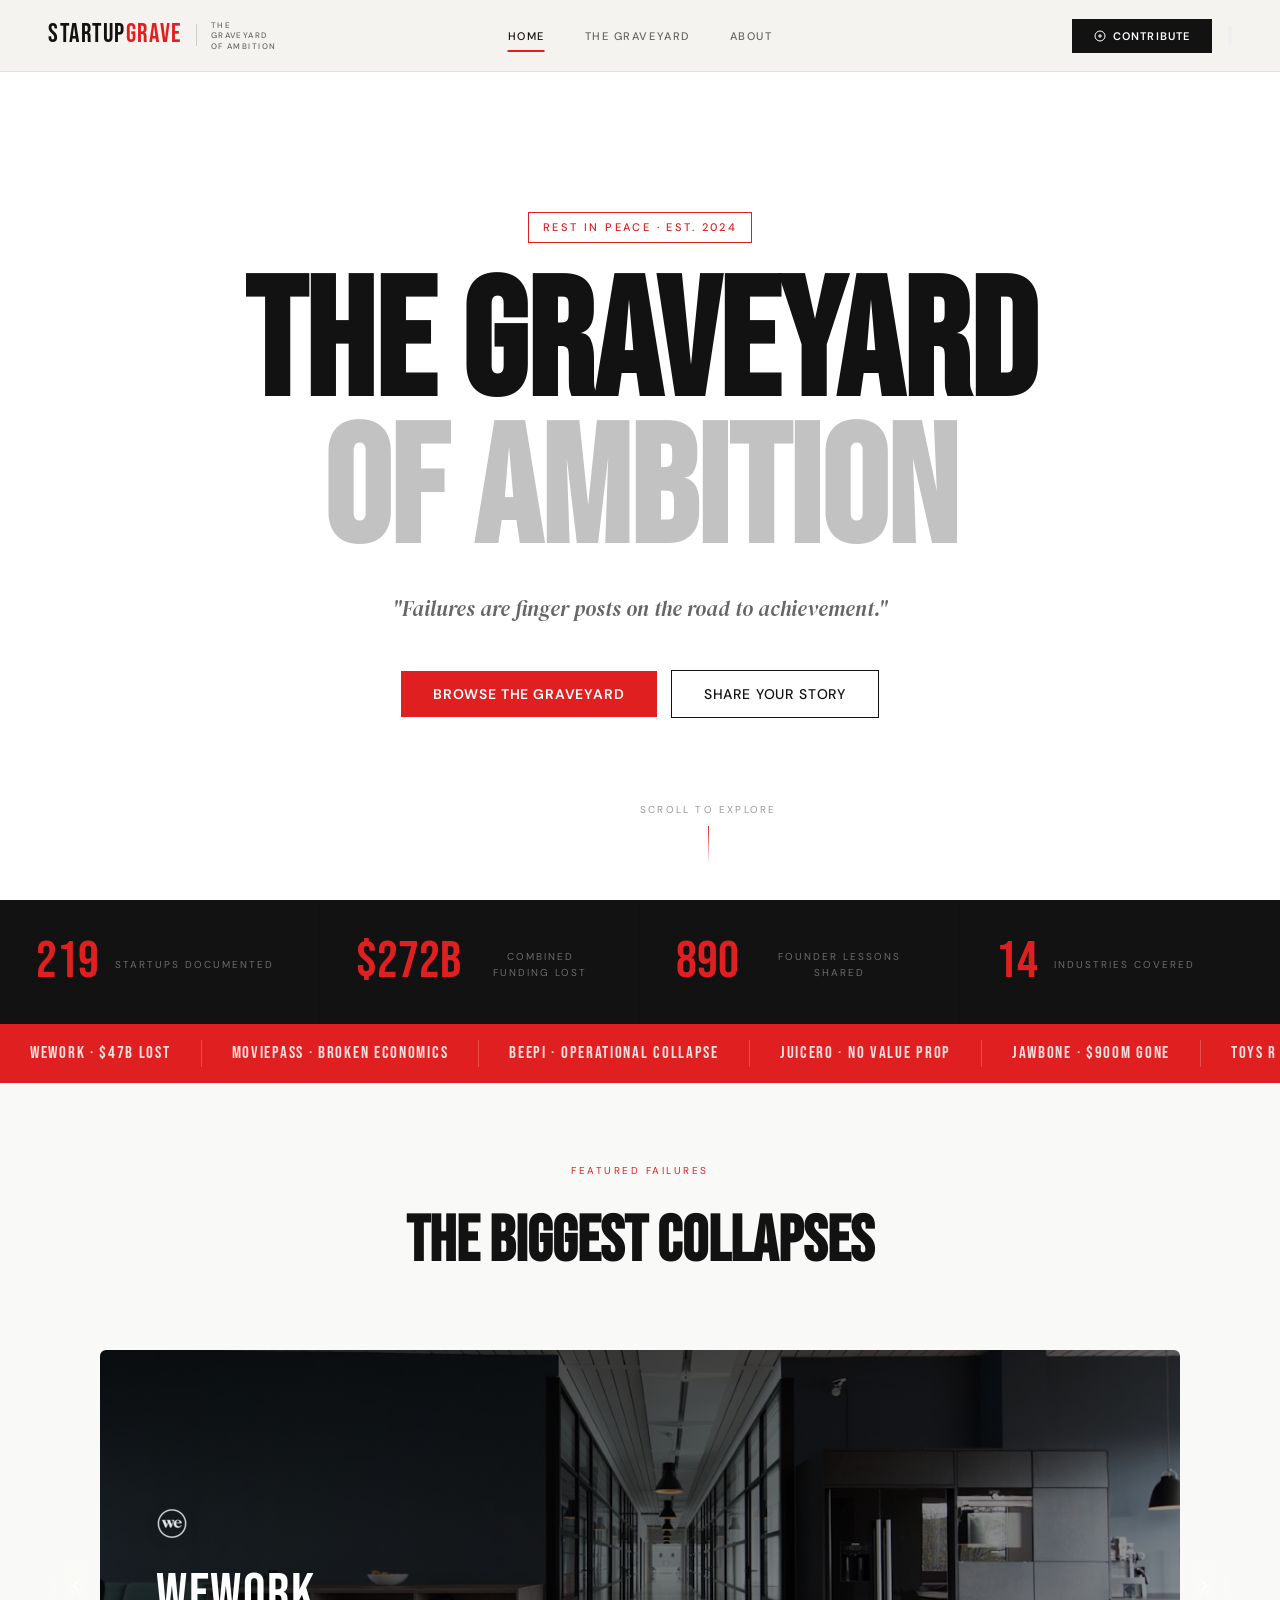
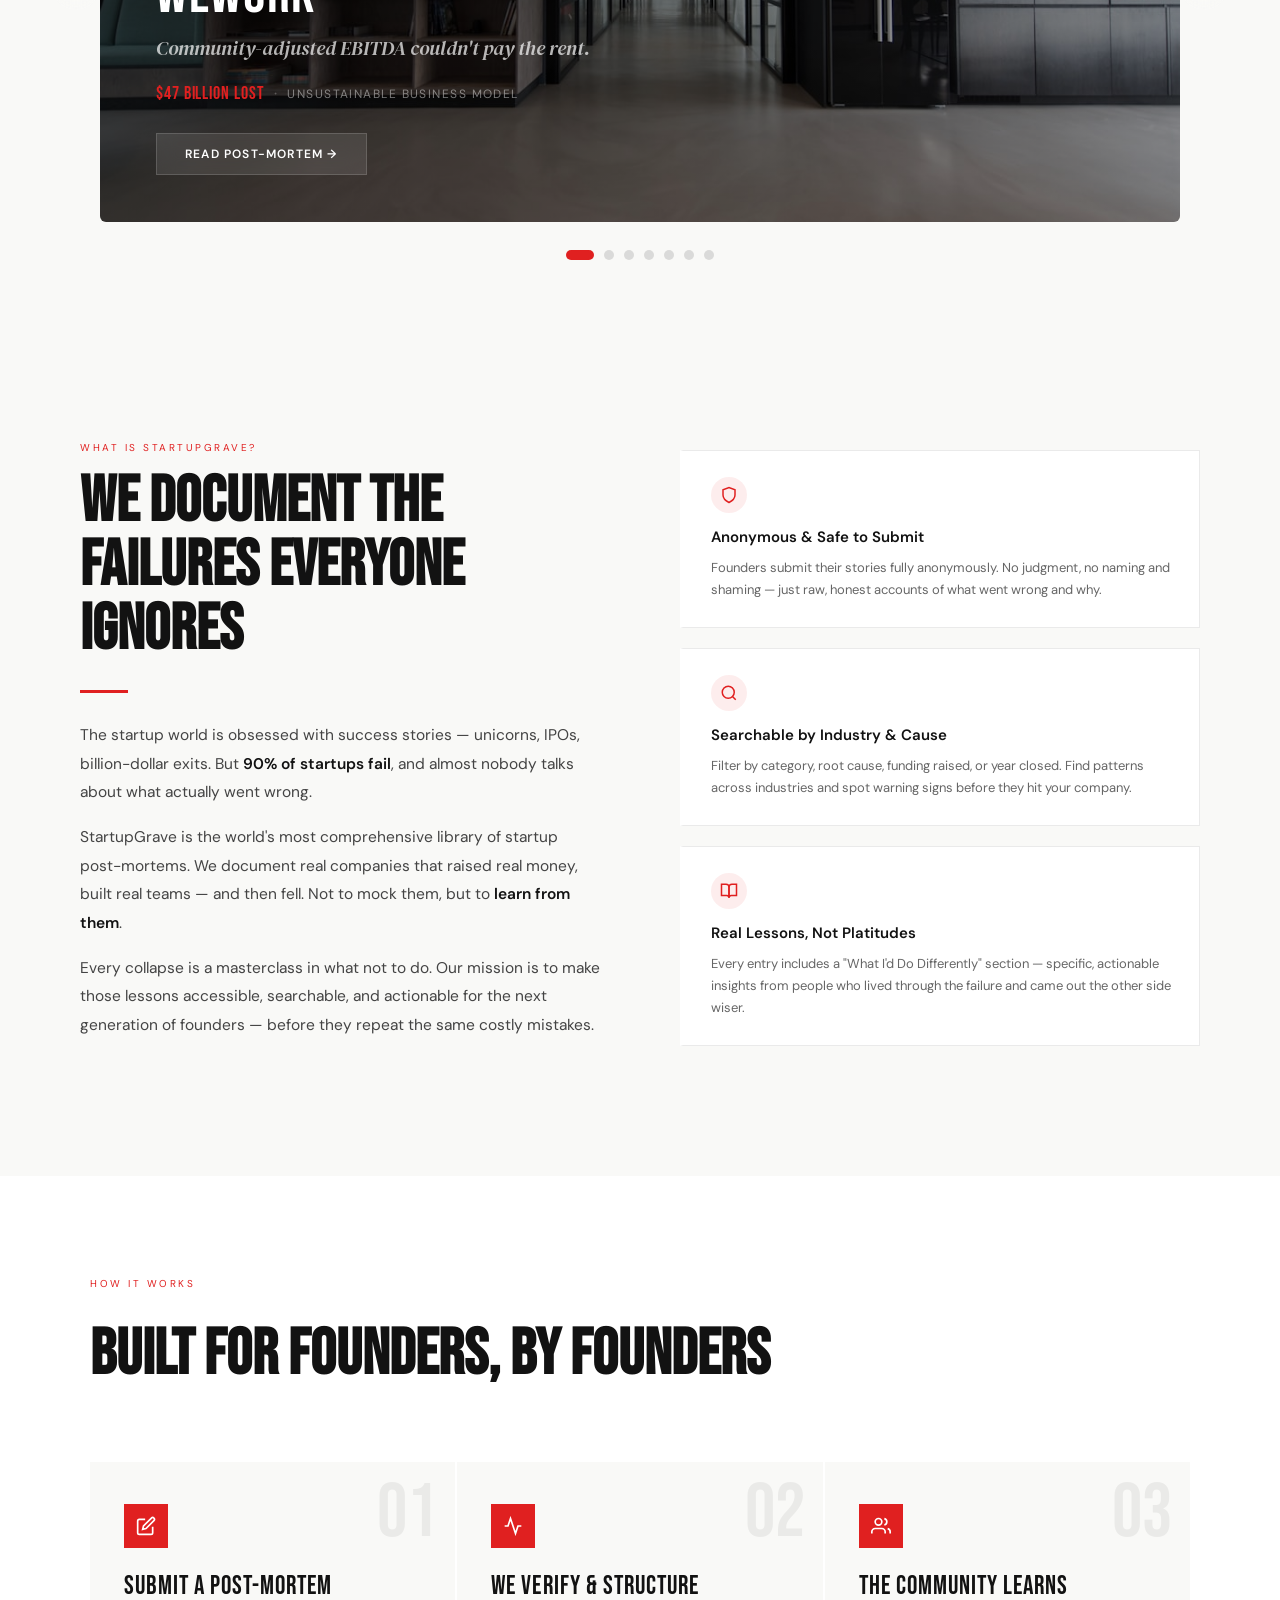
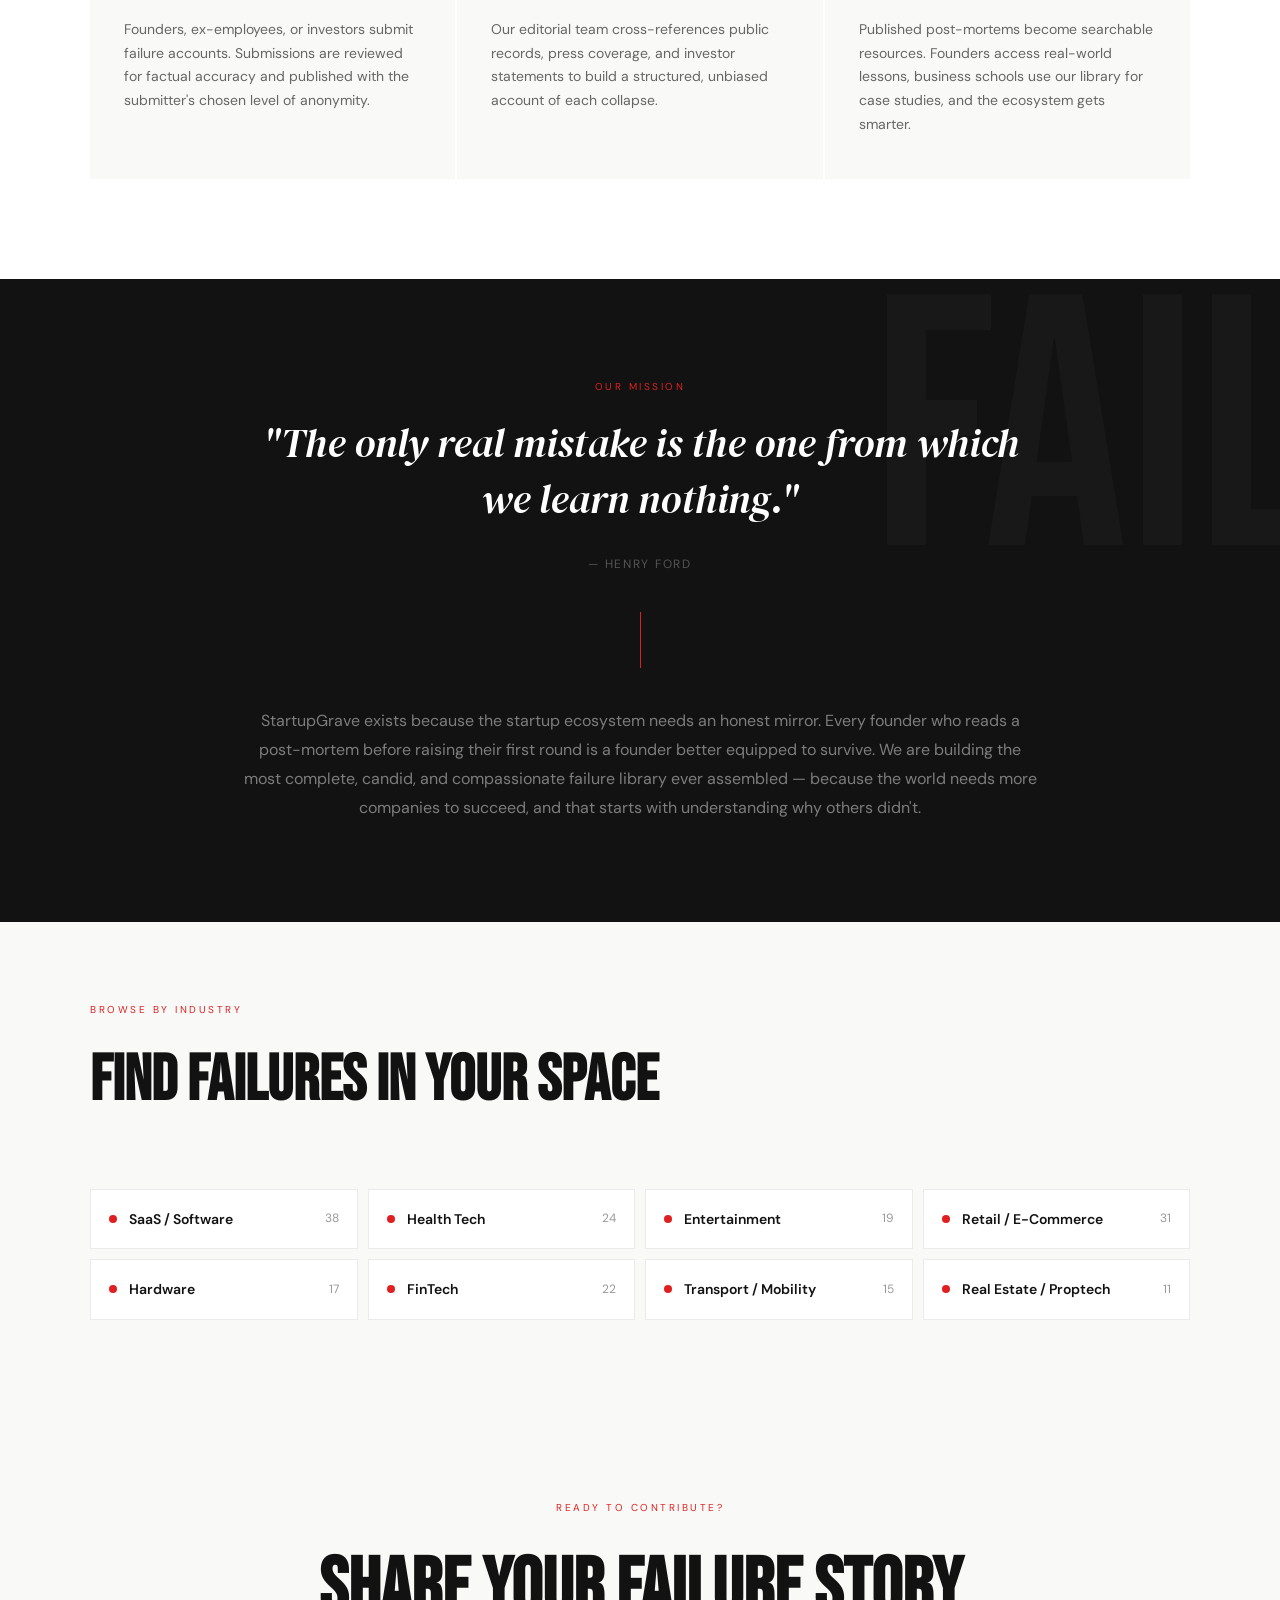
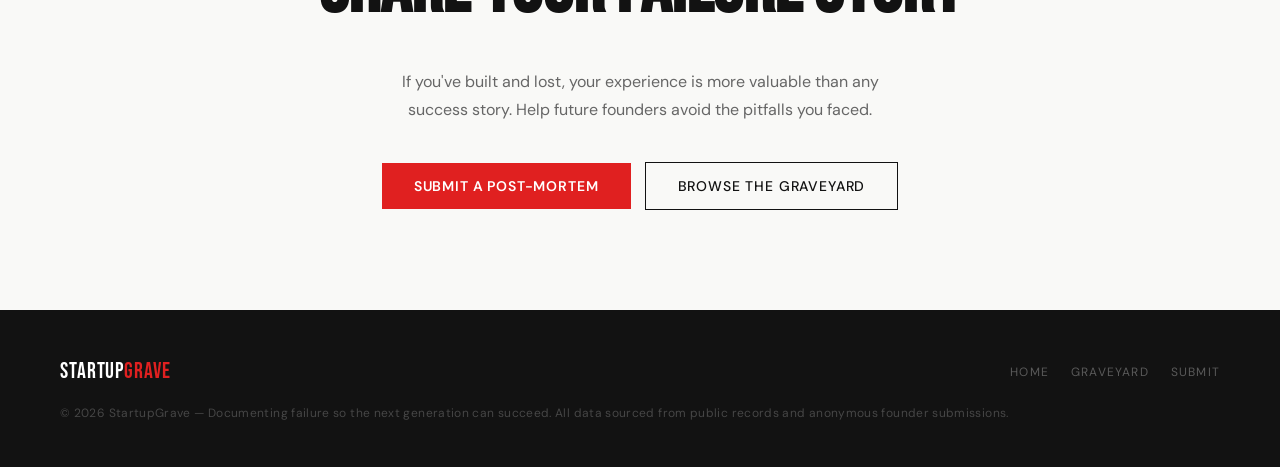
==== commit 88368dd4: "fix: resolve UI unresponsiveness and integrate carousel to main files - Restore missing custom curso" ====
--- a/Testing.html
+++ b/Testing.html
@@ -9,7 +9,7 @@
   <link
     href="https://fonts.googleapis.com/css2?family=Bebas+Neue&family=DM+Serif+Display:ital@0;1&family=DM+Sans:ital,wght@0,300;0,400;0,500;0,600;1,400&family=Syne:wght@400;600;700;800&display=swap"
     rel="stylesheet">
-  <link rel="stylesheet" href="styles.css">
+  <link rel="stylesheet" href="testing-styles.css">
   <link rel="icon" type="image/png" href="assets/favicon.png">
 </head>
 
@@ -857,7 +857,7 @@
       <button class="form-submit" onclick="submitForm()">Submit to the Graveyard</button>
     </div>
   </div>
-  <script src="script.js"></script>
+  <script src="testing-script.js"></script>
 </body>
 
 </html>
--- a/testing-styles.css
+++ b/testing-styles.css
@@ -0,0 +1,4102 @@
+*,
+*::before,
+*::after {
+    margin: 0;
+    padding: 0;
+    box-sizing: border-box;
+}
+
+:root {
+    --red: #E02020;
+    --black: #121212; /* Softer black */
+    --charcoal: #1A1A1A;
+    --gray-dark: #2A2A2A;
+    --gray: #666;
+    --gray-light: #999;
+    --off-white: #F9F9F7; /* Slightly brighter off-white */
+    --white: #FFFFFF;
+    --border: rgba(0, 0, 0, 0.08); /* Softer border */
+}
+
+html {
+    scroll-behavior: smooth;
+}
+
+body {
+    font-family: 'DM Sans', sans-serif;
+    font-size: 16px; /* Explicit base size */
+    background: var(--off-white);
+    color: var(--black);
+    overflow-x: hidden;
+
+    line-height: 1.6;
+}
+
+
+/* PAGES */
+.page {
+    display: none;
+    min-height: 100vh;
+}
+
+.page.active {
+    display: block;
+}
+
+.page-enter {
+    animation: pgIn .6s cubic-bezier(.16, 1, .3, 1) forwards;
+}
+
+.page-exit {
+    animation: pgOut .32s ease forwards;
+}
+
+@keyframes pgIn {
+    from {
+        opacity: 0;
+        transform: translateY(26px)
+    }
+
+    to {
+        opacity: 1;
+        transform: translateY(0)
+    }
+}
+
+@keyframes pgOut {
+    from {
+        opacity: 1;
+        transform: translateY(0)
+    }
+
+    to {
+        opacity: 0;
+        transform: translateY(-14px)
+    }
+}
+
+@keyframes fadeUp {
+    from {
+        opacity: 0;
+        transform: translateY(20px)
+    }
+
+    to {
+        opacity: 1;
+        transform: translateY(0)
+    }
+}
+
+@keyframes cardIn {
+    from {
+        opacity: 0;
+        transform: translateY(16px)
+    }
+
+    to {
+        opacity: 1;
+        transform: translateY(0)
+    }
+}
+
+/* NAV */
+nav {
+    position: fixed;
+    top: 0;
+    left: 0;
+    right: 0;
+    z-index: 200;
+    height: 72px;
+    padding: 0 48px;
+    display: flex;
+    align-items: center;
+    justify-content: space-between;
+    background: rgba(245, 243, 239, .97);
+    backdrop-filter: blur(24px);
+    border-bottom: 1px solid var(--border);
+    transition: background 0.3s, box-shadow 0.3s;
+}
+
+nav.scrolled {
+    box-shadow: 0 4px 32px rgba(0, 0, 0, .07);
+}
+
+/* LOGO */
+.nav-logo {
+    display: flex;
+    align-items: center;
+    gap: 0;
+    text-decoration: none;
+    cursor: pointer;
+}
+
+.nav-logo-wordmark {
+    display: flex;
+    align-items: baseline;
+    gap: 0;
+    font-family: 'Bebas Neue', sans-serif;
+    font-size: 26px;
+    letter-spacing: .06em;
+    line-height: 1;
+}
+
+.nav-logo-wordmark .wm-startup {
+    color: var(--black);
+}
+
+.nav-logo-wordmark .wm-grave {
+    color: var(--red);
+}
+
+.nav-logo-sep {
+    width: 1px;
+    height: 22px;
+    background: rgba(0, 0, 0, .15);
+    margin: 0 14px;
+    align-self: center;
+}
+
+.nav-logo-sub {
+    font-size: 8px;
+    letter-spacing: .18em;
+    text-transform: uppercase;
+    color: var(--gray);
+    font-family: 'DM Sans', sans-serif;
+    font-weight: 500;
+    line-height: 1.3;
+    max-width: 80px;
+}
+
+/* CENTER NAV LINKS */
+.nav-links {
+    display: flex;
+    align-items: center;
+    gap: 0;
+    position: absolute;
+    left: 50%;
+    transform: translateX(-50%);
+}
+
+.nav-link {
+    font-size: 11px;
+    letter-spacing: .14em;
+    text-transform: uppercase;
+    color: var(--gray);
+    font-weight: 500;
+    cursor: pointer;
+    background: none;
+    border: none;
+    font-family: 'DM Sans', sans-serif;
+    transition: color .3s ease;
+    padding: 8px 20px;
+    position: relative;
+}
+
+.nav-link::after {
+    content: '';
+    position: absolute;
+    bottom: -1px;
+    left: 20px;
+    right: 20px;
+    height: 2px;
+    background: var(--red);
+    transform: scaleX(0);
+    transition: transform .35s cubic-bezier(.16, 1, .3, 1);
+    transform-origin: left;
+}
+
+.nav-link:hover {
+    color: var(--black);
+}
+
+.nav-link:hover::after {
+    transform: scaleX(1);
+}
+
+.nav-link.active-nav {
+    color: var(--black);
+}
+
+.nav-link.active-nav::after {
+    transform: scaleX(1);
+    transform-origin: left;
+}
+
+/* RIGHT SIDE */
+.nav-right {
+    display: flex;
+    align-items: center;
+    gap: 16px;
+}
+
+.nav-cta {
+    display: flex;
+    align-items: center;
+    gap: 7px;
+    padding: 10px 22px;
+    background: var(--black);
+    color: white;
+    border: none;
+    font-family: 'DM Sans', sans-serif;
+    font-size: 11px;
+    font-weight: 600;
+    letter-spacing: .1em;
+    text-transform: uppercase;
+    cursor: pointer;
+    transition: background .2s;
+}
+
+.nav-cta:hover {
+    background: var(--red);
+}
+
+.nav-cta svg {
+    width: 12px;
+    height: 12px;
+    stroke: white;
+    fill: none;
+}
+
+/* HAMBURGER */
+.nav-hamburger {
+    display: none;
+    flex-direction: column;
+    gap: 5px;
+    cursor: pointer;
+    background: none;
+    border: none;
+    padding: 8px;
+}
+
+.nav-hamburger span {
+    display: block;
+    width: 24px;
+    height: 1.5px;
+    background: var(--black);
+    transition: transform .35s cubic-bezier(.16, 1, .3, 1), opacity .25s;
+    transform-origin: center;
+}
+
+.nav-hamburger.open span:nth-child(1) {
+    transform: translateY(6.5px) rotate(45deg);
+}
+
+.nav-hamburger.open span:nth-child(2) {
+    opacity: 0;
+    transform: scaleX(0);
+}
+
+.nav-hamburger.open span:nth-child(3) {
+    transform: translateY(-6.5px) rotate(-45deg);
+}
+
+/* FULLSCREEN MENU OVERLAY */
+.nav-overlay {
+    position: fixed;
+    inset: 0;
+    z-index: 190;
+    background: var(--black);
+    clip-path: circle(0% at calc(100% - 72px) 36px);
+    transition: clip-path .7s cubic-bezier(.16, 1, .3, 1);
+    pointer-events: none;
+    display: flex;
+    flex-direction: column;
+}
+
+.nav-overlay.open {
+    clip-path: circle(150% at calc(100% - 72px) 36px);
+    pointer-events: all;
+}
+
+.nav-overlay-inner {
+    flex: 1;
+    display: flex;
+    flex-direction: column;
+    padding: 100px 60px 60px;
+    justify-content: space-between;
+}
+
+.nav-overlay-brand {
+    font-family: 'Bebas Neue', sans-serif;
+    font-size: clamp(60px, 12vw, 130px);
+    line-height: .9;
+    letter-spacing: .03em;
+    color: rgba(255, 255, 255, .06);
+    user-select: none;
+    pointer-events: none;
+    position: absolute;
+    bottom: 40px;
+    right: 50px;
+}
+
+.nav-overlay-links {
+    display: flex;
+    flex-direction: column;
+    gap: 0;
+}
+
+.nav-overlay-link {
+    font-family: 'Bebas Neue', sans-serif;
+    font-size: clamp(52px, 8vw, 96px);
+    letter-spacing: .03em;
+    line-height: 1;
+    color: rgba(255, 255, 255, .15);
+    background: none;
+    border: none;
+    font-family: 'Bebas Neue', sans-serif;
+    cursor: pointer;
+    text-align: left;
+    padding: 16px 0;
+    border-bottom: 1px solid rgba(255, 255, 255, .05);
+    transition: color .25s, padding-left .3s cubic-bezier(.16, 1, .3, 1);
+    display: flex;
+    align-items: center;
+    gap: 20px;
+    position: relative;
+    overflow: hidden;
+}
+
+.nav-overlay-link:last-child {
+    border-bottom: none;
+}
+
+.nav-overlay-link::before {
+    content: '';
+    position: absolute;
+    left: 0;
+    top: 0;
+    bottom: 0;
+    width: 0;
+    background: var(--red);
+    transition: width .4s cubic-bezier(.16, 1, .3, 1);
+    z-index: -1;
+}
+
+.nav-overlay-link:hover {
+    color: white;
+    padding-left: 20px;
+}
+
+.nav-overlay-link:hover::before {
+    width: 5px;
+}
+
+.nav-overlay-link.active-overlay {
+    color: white;
+}
+
+.nav-overlay-link.active-overlay::before {
+    width: 5px;
+}
+
+.nav-overlay-link-num {
+    font-size: 11px;
+    letter-spacing: .2em;
+    color: var(--red);
+    font-family: 'DM Sans', sans-serif;
+    font-weight: 600;
+    opacity: 0;
+    transition: opacity .25s;
+}
+
+.nav-overlay-link:hover .nav-overlay-link-num,
+.nav-overlay-link.active-overlay .nav-overlay-link-num {
+    opacity: 1;
+}
+
+.nav-overlay-bottom {
+    display: flex;
+    align-items: center;
+    justify-content: space-between;
+    border-top: 1px solid rgba(255, 255, 255, .06);
+    padding-top: 28px;
+    flex-wrap: wrap;
+    gap: 14px;
+}
+
+.nav-overlay-tagline {
+    font-family: 'DM Serif Display', serif;
+    font-style: italic;
+    font-size: 14px;
+    color: rgba(255, 255, 255, .25);
+}
+
+.nav-overlay-cta {
+    display: flex;
+    align-items: center;
+    gap: 8px;
+    padding: 12px 28px;
+    background: var(--red);
+    color: white;
+    border: none;
+    font-family: 'DM Sans', sans-serif;
+    font-size: 11px;
+    font-weight: 600;
+    letter-spacing: .12em;
+    text-transform: uppercase;
+    cursor: pointer;
+}
+
+/* === HOME === */
+.home-hero {
+    min-height: 100vh;
+    display: flex;
+    flex-direction: column;
+    align-items: center;
+    justify-content: center;
+    padding: 64px 40px 60px;
+    position: relative;
+    overflow: hidden;
+    background: var(--white);
+}
+
+.hero-ghost {
+    position: absolute;
+    bottom: -10px;
+    left: 50%;
+    transform: translateX(-50%);
+    font-family: 'Bebas Neue', sans-serif;
+    font-size: 28vw;
+    color: rgba(0, 0, 0, .028);
+    white-space: nowrap;
+    pointer-events: none;
+    user-select: none;
+    line-height: 1;
+}
+
+.hero-eyebrow {
+    font-size: 11px;
+    font-weight: 500;
+    letter-spacing: .22em;
+    text-transform: uppercase;
+    color: var(--red);
+    border: 1px solid var(--red);
+    padding: 6px 14px;
+    margin-bottom: 30px;
+    opacity: 0;
+    animation: fadeUp .8s .3s forwards;
+    position: relative;
+    z-index: 1;
+}
+
+.hero-title {
+    font-family: 'Bebas Neue', sans-serif;
+    font-size: clamp(76px, 13vw, 190px);
+    line-height: .88;
+    text-align: center;
+    color: var(--black);
+    opacity: 0;
+    animation: fadeUp .9s .5s forwards;
+    position: relative;
+    z-index: 1;
+}
+
+.hero-title .dim {
+    color: rgba(10, 10, 10, .25);
+}
+
+.hero-subtitle {
+    font-family: 'DM Serif Display', serif;
+    font-style: italic;
+    font-size: clamp(15px, 2.2vw, 21px);
+    color: var(--gray);
+    margin-top: 26px;
+    text-align: center;
+    opacity: 0;
+    animation: fadeUp .8s .7s forwards;
+    position: relative;
+    z-index: 1;
+}
+
+.hero-cta-row {
+    display: flex;
+    align-items: center;
+    gap: 14px;
+    margin-top: 44px;
+    opacity: 0;
+    animation: fadeUp .8s .9s forwards;
+    position: relative;
+    z-index: 1;
+    flex-wrap: wrap;
+    justify-content: center;
+}
+
+.btn-primary {
+    padding: 14px 32px;
+    background: var(--red);
+    color: white;
+    border: none;
+    font-family: 'DM Sans', sans-serif;
+    font-size: 14px;
+    font-weight: 600;
+    letter-spacing: .06em;
+    text-transform: uppercase;
+    cursor: pointer;
+    transition: background .3s ease, transform .3s cubic-bezier(.16, 1, .3, 1), box-shadow .3s ease;
+}
+
+.btn-primary:hover {
+    background: #c01818;
+    transform: translateY(-3px);
+    box-shadow: 0 10px 24px rgba(224, 32, 32, 0.25);
+}
+
+.btn-secondary {
+    padding: 14px 32px;
+    background: transparent;
+    color: var(--black);
+    border: 1.5px solid var(--black);
+    font-family: 'DM Sans', sans-serif;
+    font-size: 14px;
+    font-weight: 500;
+    letter-spacing: .06em;
+    text-transform: uppercase;
+    cursor: pointer;
+    transition: all .3s ease;
+}
+
+.btn-secondary:hover {
+    background: var(--black);
+    color: white;
+}
+
+.hero-scroll {
+    position: absolute;
+    bottom: 36px;
+    left: 50%;
+    transform: translateX(-50%);
+    display: flex;
+    flex-direction: column;
+    align-items: center;
+    gap: 8px;
+    opacity: 0;
+    animation: fadeUp .8s 1.2s forwards;
+}
+
+.hero-scroll span {
+    font-size: 10px;
+    letter-spacing: .22em;
+    text-transform: uppercase;
+    color: var(--gray-light);
+}
+
+.scroll-line {
+    width: 1px;
+    height: 38px;
+    background: linear-gradient(to bottom, var(--red), transparent);
+    animation: pulse 2s infinite;
+}
+
+@keyframes pulse {
+
+    0%,
+    100% {
+        opacity: 1
+    }
+
+    50% {
+        opacity: .3
+    }
+}
+
+/* STATS BAR */
+.stats-bar {
+    background: var(--black);
+    display: grid;
+    grid-template-columns: repeat(4, 1fr);
+}
+
+.stat-item {
+    padding: 36px 28px;
+    border-right: 1px solid rgba(255, 255, 255, .07);
+    text-align: center;
+    position: relative;
+    overflow: hidden;
+    transition: background .3s;
+}
+
+.stat-item:last-child {
+    border-right: none;
+}
+
+.stat-item::after {
+    content: '';
+    position: absolute;
+    bottom: 0;
+    left: 0;
+    right: 0;
+    height: 2px;
+    background: var(--red);
+    transform: scaleX(0);
+    transition: transform .4s;
+}
+
+.stat-item:hover::after {
+    transform: scaleX(1);
+}
+
+.stat-num {
+    font-family: 'Bebas Neue', sans-serif;
+    font-size: 52px;
+    color: var(--red);
+    line-height: 1;
+}
+
+.stat-label {
+    font-size: 10px;
+    letter-spacing: .2em;
+    text-transform: uppercase;
+    color: rgba(255, 255, 255, .38);
+    margin-top: 6px;
+}
+
+/* MARQUEE */
+.marquee-section {
+    background: var(--red);
+    padding: 16px 0;
+    overflow: hidden;
+}
+
+.marquee-track {
+    display: flex;
+    animation: marquee 22s linear infinite;
+    white-space: nowrap;
+}
+
+.marquee-item {
+    font-family: 'Bebas Neue', sans-serif;
+    font-size: 17px;
+    color: white;
+    letter-spacing: .1em;
+    padding: 0 30px;
+    opacity: .85;
+    border-right: 1px solid rgba(255, 255, 255, .25);
+    flex-shrink: 0;
+}
+
+@keyframes marquee {
+    from {
+        transform: translateX(0)
+    }
+
+    to {
+        transform: translateX(-50%)
+    }
+}
+
+/* ABOUT */
+.about-section {
+    padding: 120px 80px;
+    max-width: 1280px;
+    margin: 0 auto;
+    display: grid;
+    grid-template-columns: 1fr 1fr;
+    gap: 80px;
+    align-items: center;
+}
+
+.about-label {
+    font-size: 10px;
+    letter-spacing: .25em;
+    text-transform: uppercase;
+    color: var(--red);
+    margin-bottom: 14px;
+}
+
+.about-heading {
+    font-family: 'Bebas Neue', sans-serif;
+    font-size: clamp(46px, 5vw, 70px);
+    line-height: 1.0;
+    margin-bottom: 26px;
+}
+
+.about-divider {
+    width: 48px;
+    height: 3px;
+    background: var(--red);
+    margin: 28px 0;
+}
+
+.about-body {
+    font-size: 15.5px;
+    line-height: 1.85;
+    color: #444;
+}
+
+.about-body p {
+    margin-bottom: 16px;
+}
+
+.about-body strong {
+    color: var(--black);
+    font-weight: 600;
+}
+
+.about-right {
+    display: flex;
+    flex-direction: column;
+    gap: 20px;
+}
+
+.about-card {
+    background: white;
+    border: 1px solid var(--border);
+    padding: 26px 28px;
+    border-left: 3px solid transparent;
+    transition: border-color .3s, transform .3s, box-shadow .3s;
+}
+
+.about-card:hover {
+    border-left-color: var(--red);
+    transform: translateX(6px);
+    box-shadow: 0 8px 32px rgba(0, 0, 0, .06);
+}
+
+.about-card-icon {
+    width: 36px;
+    height: 36px;
+    background: rgba(224, 32, 32, .08);
+    border-radius: 50%;
+    display: flex;
+    align-items: center;
+    justify-content: center;
+    margin-bottom: 12px;
+}
+
+.about-card-icon svg {
+    width: 18px;
+    height: 18px;
+    stroke: var(--red);
+    fill: none;
+}
+
+.about-card-title {
+    font-weight: 600;
+    font-size: 15px;
+    margin-bottom: 8px;
+}
+
+.about-card-text {
+    font-size: 13px;
+    color: var(--gray);
+    line-height: 1.7;
+}
+
+/* HOW IT WORKS */
+.how-section {
+    background: white;
+    padding: 100px 80px;
+}
+
+.how-inner {
+    max-width: 1100px;
+    margin: 0 auto;
+}
+
+.section-label {
+    font-size: 10px;
+    letter-spacing: .25em;
+    text-transform: uppercase;
+    color: var(--red);
+    margin-bottom: 12px;
+}
+
+.section-title {
+    font-family: 'Bebas Neue', sans-serif;
+    font-size: clamp(44px, 5vw, 64px);
+    margin-bottom: 56px;
+}
+
+.how-grid {
+    display: grid;
+    grid-template-columns: repeat(3, 1fr);
+    gap: 2px;
+}
+
+.how-step {
+    padding: 42px 34px;
+    background: var(--off-white);
+    position: relative;
+    overflow: hidden;
+    transition: background .3s;
+}
+
+.how-step:hover {
+    background: var(--black);
+}
+
+.how-step-num {
+    font-family: 'Bebas Neue', sans-serif;
+    font-size: 76px;
+    color: rgba(0, 0, 0, .06);
+    line-height: 1;
+    position: absolute;
+    top: 14px;
+    right: 18px;
+    transition: color .3s;
+}
+
+.how-step:hover .how-step-num {
+    color: rgba(255, 255, 255, .04);
+}
+
+.how-step-icon {
+    width: 44px;
+    height: 44px;
+    background: var(--red);
+    display: flex;
+    align-items: center;
+    justify-content: center;
+    margin-bottom: 18px;
+}
+
+.how-step-icon svg {
+    width: 20px;
+    height: 20px;
+    stroke: white;
+    fill: none;
+}
+
+.how-step-title {
+    font-family: 'Bebas Neue', sans-serif;
+    font-size: 26px;
+    margin-bottom: 10px;
+    letter-spacing: .04em;
+    transition: color .3s;
+}
+
+.how-step-text {
+    font-size: 14px;
+    line-height: 1.7;
+    color: var(--gray);
+    transition: color .3s;
+}
+
+.how-step:hover .how-step-title,
+.how-step:hover .how-step-text {
+    color: rgba(255, 255, 255, .7);
+}
+
+.how-step:hover .how-step-title {
+    color: white;
+}
+
+/* MISSION */
+.mission-section {
+    background: var(--black);
+    padding: 100px 80px;
+    position: relative;
+    overflow: hidden;
+}
+
+.mission-section::before {
+    content: 'FAIL';
+    position: absolute;
+    right: -40px;
+    top: -20px;
+    font-family: 'Bebas Neue', sans-serif;
+    font-size: 28vw;
+    color: rgba(255, 255, 255, .022);
+    pointer-events: none;
+    line-height: 1;
+}
+
+.mission-inner {
+    max-width: 800px;
+    margin: 0 auto;
+    text-align: center;
+    position: relative;
+    z-index: 1;
+}
+
+.mission-eyebrow {
+    font-size: 10px;
+    letter-spacing: .25em;
+    text-transform: uppercase;
+    color: var(--red);
+    margin-bottom: 20px;
+}
+
+.mission-quote {
+    font-family: 'DM Serif Display', serif;
+    font-style: italic;
+    font-size: clamp(24px, 3.5vw, 40px);
+    color: white;
+    line-height: 1.4;
+    margin-bottom: 28px;
+}
+
+.mission-attr {
+    font-size: 12px;
+    letter-spacing: .14em;
+    text-transform: uppercase;
+    color: rgba(255, 255, 255, .28);
+}
+
+.mission-divider {
+    width: 1px;
+    height: 56px;
+    background: var(--red);
+    margin: 38px auto;
+}
+
+.mission-body {
+    font-size: 16px;
+    line-height: 1.82;
+    color: rgba(255, 255, 255, .45);
+}
+
+/* CATEGORIES */
+.categories-section {
+    padding: 80px;
+    background: var(--off-white);
+}
+
+.categories-inner {
+    max-width: 1100px;
+    margin: 0 auto;
+}
+
+.categories-grid {
+    display: grid;
+    grid-template-columns: repeat(4, 1fr);
+    gap: 10px;
+    margin-top: 48px;
+}
+
+.cat-pill {
+    padding: 18px 18px;
+    background: white;
+    border: 1px solid var(--border);
+    display: flex;
+    align-items: center;
+    gap: 12px;
+    cursor: pointer;
+    transition: all .25s;
+}
+
+.cat-pill:hover {
+    background: var(--red);
+    border-color: var(--red);
+    transform: translateY(-4px);
+    box-shadow: 0 16px 32px rgba(224, 32, 32, .18);
+}
+
+.cat-dot {
+    width: 8px;
+    height: 8px;
+    background: var(--red);
+    border-radius: 50%;
+    flex-shrink: 0;
+    transition: background .3s ease;
+}
+
+.cat-pill:hover .cat-dot {
+    background: white;
+}
+
+.cat-pill-name {
+    font-weight: 600;
+    font-size: 14px;
+    flex: 1;
+    transition: color .3s ease;
+}
+
+.cat-pill-count {
+    font-size: 12px;
+    color: var(--gray-light);
+    transition: color .3s ease;
+}
+
+.cat-pill:hover .cat-pill-name,
+.cat-pill:hover .cat-pill-count {
+    color: white;
+}
+
+/* BOTTOM CTA */
+.home-cta-section {
+    padding: 100px 80px;
+    text-align: center;
+}
+
+.home-cta-title {
+    font-family: 'Bebas Neue', sans-serif;
+    font-size: clamp(50px, 6vw, 78px);
+    margin: 12px 0 18px;
+}
+
+.home-cta-sub {
+    font-size: 16px;
+    color: var(--gray);
+    max-width: 500px;
+    margin: 0 auto 38px;
+    line-height: 1.75;
+}
+
+.home-cta-buttons {
+    display: flex;
+    align-items: center;
+    justify-content: center;
+    gap: 14px;
+    flex-wrap: wrap;
+}
+
+/* === GRAVEYARD PAGE === */
+.graveyard-hero {
+    padding: 100px 60px 80px;
+    background: var(--black);
+    position: relative;
+    overflow: hidden;
+}
+
+.graveyard-hero::after {
+    content: '';
+    position: absolute;
+    inset: 0;
+    background-image: linear-gradient(rgba(255, 255, 255, .03) 1px, transparent 1px), linear-gradient(90deg, rgba(255, 255, 255, .03) 1px, transparent 1px);
+    background-size: 60px 60px;
+    pointer-events: none;
+}
+
+.gh-inner {
+    max-width: 1100px;
+    margin: 0 auto;
+    position: relative;
+    z-index: 1;
+}
+
+.gh-eyebrow {
+    font-size: 10px;
+    letter-spacing: .25em;
+    text-transform: uppercase;
+    color: var(--red);
+    margin-bottom: 14px;
+    z-index: 2;
+    position: relative;
+}
+
+.gh-title {
+    font-family: 'Bebas Neue', sans-serif;
+    font-size: clamp(60px, 9vw, 120px);
+    line-height: .92;
+    color: white;
+    margin-bottom: 18px;
+}
+
+.gh-sub {
+    font-size: 16px;
+    color: rgba(255, 255, 255, .42);
+    max-width: 480px;
+    line-height: 1.7;
+}
+
+.graveyard-controls {
+    padding: 28px 60px;
+    background: white;
+    border-bottom: 1px solid var(--border);
+    position: sticky;
+    top: 64px;
+    z-index: 50;
+}
+
+.gc-inner {
+    max-width: 1100px;
+    margin: 0 auto;
+    display: flex;
+    align-items: center;
+    gap: 14px;
+    flex-wrap: wrap;
+}
+
+.search-box {
+    display: flex;
+    align-items: center;
+    gap: 12px;
+    border: 1px solid rgba(255,255,255,0.15); /* Softer white border */
+    padding: 12px 18px;
+    background: rgba(255,255,255,0.05); /* Softer translucent background */
+    flex: 1;
+    min-width: 240px;
+    border-radius: 6px;
+    transition: background 0.3s ease, border-color 0.3s ease;
+}
+
+.search-box:focus-within {
+    background: rgba(255,255,255,0.1);
+    border-color: rgba(255,255,255,0.3);
+}
+
+.search-box svg {
+    width: 14px;
+    height: 14px;
+    stroke: rgba(255,255,255,0.5); /* Lighter icon */
+    fill: none;
+    flex-shrink: 0;
+}
+
+.search-box input {
+    border: none;
+    outline: none;
+    font-family: 'DM Sans', sans-serif;
+    font-size: 14px;
+    color: white;
+    background: transparent;
+    width: 100%;
+    cursor: pointer;
+}
+
+.search-box input::placeholder {
+    color: rgba(255,255,255,0.3); /* Softer placeholder */
+}
+
+.filter-select {
+    border: 1px solid rgba(255,255,255,0.15);
+    padding: 12px 38px 12px 16px;
+    font-family: 'DM Sans', sans-serif;
+    font-size: 14px;
+    background: rgba(26,26,26,0.9);
+    cursor: pointer;
+    outline: none;
+    color: white;
+    appearance: none;
+    border-radius: 6px;
+    background-image: url("data:image/svg+xml,%3Csvg xmlns='http://www.w3.org/2000/svg' width='12' height='12' viewBox='0 0 24 24' fill='none' stroke='white' stroke-width='2'%3E%3Cpath d='M6 9l6 6 6-6'/%3E%3C/svg%3E"); /* White arrow */
+    background-repeat: no-repeat;
+    background-position: right 14px center;
+    transition: background 0.3s ease, border-color 0.3s ease;
+}
+
+.filter-select:hover, .filter-select:focus {
+    background: #222;
+    border-color: rgba(255,255,255,0.25);
+}
+
+.result-count {
+    font-size: 12px;
+    color: rgba(255,255,255,0.4);
+    letter-spacing: .05em;
+    margin-left: auto;
+}
+
+.graveyard-grid-wrap {
+    padding: 0 0 100px;
+    max-width: 100%;
+    margin: 0;
+}
+
+/* ── GRAVEYARD IMAGE GRID ── */
+.graveyard-grid-wrap {
+    padding: 48px 48px 100px;
+    max-width: 1400px;
+    margin: 0 auto;
+}
+
+.gy-featured {
+    display: grid;
+    grid-template-columns: 1.55fr 1fr;
+    gap: 3px;
+    margin-bottom: 3px;
+}
+
+.gy-stacked {
+    display: grid;
+    grid-template-rows: 1fr 1fr;
+    gap: 3px;
+}
+
+.gy-row {
+    display: grid;
+    grid-template-columns: repeat(3, 1fr);
+    gap: 3px;
+}
+
+/* BASE CARD */
+.sg-card {
+    position: relative;
+    overflow: hidden;
+    cursor: pointer;
+    background: var(--black);
+    aspect-ratio: 4/3;
+}
+
+.sg-card.featured {
+    aspect-ratio: unset;
+    min-height: 440px;
+}
+
+.sg-card.small {
+    aspect-ratio: unset;
+    min-height: 214px;
+}
+
+.sg-img {
+    position: absolute;
+    inset: 0;
+    background-size: cover;
+    background-position: center;
+    transition: transform .7s cubic-bezier(.16, 1, .3, 1), filter .5s ease;
+    filter: grayscale(20%) brightness(.72) saturate(.9);
+}
+
+.sg-card:hover .sg-img {
+    transform: scale(1.07);
+    filter: grayscale(0%) brightness(.45) saturate(1.1);
+}
+
+.sg-grad {
+    position: absolute;
+    inset: 0;
+    background: linear-gradient(160deg, rgba(0, 0, 0, .15) 0%, rgba(0, 0, 0, .5) 50%, rgba(0, 0, 0, .93) 100%);
+    transition: opacity .4s;
+}
+
+.sg-card:hover .sg-grad {
+    opacity: 1;
+}
+
+/* Red sweep bar */
+.sg-bar {
+    position: absolute;
+    bottom: 0;
+    left: 0;
+    right: 0;
+    height: 3px;
+    background: var(--red);
+    transform: scaleX(0);
+    transform-origin: left;
+    transition: transform .55s cubic-bezier(.16, 1, .3, 1);
+    z-index: 5;
+}
+
+.sg-card:hover .sg-bar {
+    transform: scaleX(1);
+}
+
+/* TOP AREA */
+.sg-top {
+    position: absolute;
+    top: 18px;
+    left: 18px;
+    right: 18px;
+    display: flex;
+    align-items: flex-start;
+    justify-content: space-between;
+    z-index: 3;
+}
+
+.sg-cat-badge {
+    font-size: 9px;
+    letter-spacing: .2em;
+    text-transform: uppercase;
+    font-weight: 600;
+    padding: 5px 11px;
+    background: rgba(224, 32, 32, .88);
+    color: white;
+    backdrop-filter: blur(8px);
+}
+
+.sg-years-badge {
+    font-size: 9px;
+    letter-spacing: .14em;
+    text-transform: uppercase;
+    color: rgba(255, 255, 255, .45);
+    font-weight: 500;
+    padding-top: 6px;
+}
+
+/* LOGO ICON */
+.sg-logo {
+    position: absolute;
+    top: 50%;
+    left: 50%;
+    transform: translate(-50%, -50%);
+    width: 68px;
+    height: 68px;
+    border-radius: 14px;
+    display: flex;
+    align-items: center;
+    justify-content: center;
+    font-family: "Bebas Neue", sans-serif;
+    font-size: 34px;
+    color: white;
+    z-index: 3;
+    box-shadow: 0 8px 30px rgba(0, 0, 0, .5);
+    transition: opacity .35s ease, transform .35s cubic-bezier(.16, 1, .3, 1);
+}
+
+.sg-card.small .sg-logo {
+    width: 48px;
+    height: 48px;
+    font-size: 24px;
+    border-radius: 10px;
+}
+
+.sg-card:hover .sg-logo {
+    opacity: 0;
+    transform: translate(-50%, -50%) scale(.55);
+}
+
+/* ARROW */
+.sg-arrow {
+    position: absolute;
+    top: 18px;
+    right: 18px;
+    z-index: 4;
+    width: 34px;
+    height: 34px;
+    background: var(--red);
+    display: flex;
+    align-items: center;
+    justify-content: center;
+    opacity: 0;
+    transform: scale(.6) rotate(-45deg);
+    transition: opacity .3s, transform .35s cubic-bezier(.16, 1, .3, 1);
+}
+
+.sg-card:hover .sg-arrow {
+    opacity: 1;
+    transform: scale(1) rotate(0deg);
+}
+
+.sg-arrow svg {
+    width: 14px;
+    height: 14px;
+    stroke: white;
+    fill: none;
+}
+
+/* BOTTOM CONTENT */
+.sg-bottom {
+    position: absolute;
+    bottom: 0;
+    left: 0;
+    right: 0;
+    padding: 22px 20px 20px;
+    z-index: 3;
+}
+
+.sg-name {
+    font-family: "Bebas Neue", sans-serif;
+    font-size: clamp(26px, 3vw, 44px);
+    line-height: 1;
+    color: white;
+    letter-spacing: .02em;
+    margin-bottom: 3px;
+}
+
+.sg-card.small .sg-name {
+    font-size: 22px;
+}
+
+/* HOVER REVEAL */
+.sg-reveal {
+    max-height: 0;
+    overflow: hidden;
+    transition: max-height .45s cubic-bezier(.16, 1, .3, 1), opacity .35s ease;
+    opacity: 0;
+}
+
+.sg-card:hover .sg-reveal {
+    max-height: 120px;
+    opacity: 1;
+}
+
+.sg-desc {
+    font-family: "DM Serif Display", serif;
+    font-style: italic;
+    font-size: 13px;
+    line-height: 1.58;
+    color: rgba(255, 255, 255, .6);
+    margin: 8px 0 10px;
+}
+
+.sg-card.small .sg-desc {
+    display: none;
+}
+
+.sg-cause-row {
+    display: flex;
+    align-items: center;
+    gap: 7px;
+}
+
+.sg-dot {
+    width: 5px;
+    height: 5px;
+    background: var(--red);
+    border-radius: 50%;
+    flex-shrink: 0;
+}
+
+.sg-cause-text {
+    font-size: 9px;
+    letter-spacing: .16em;
+    text-transform: uppercase;
+    font-weight: 700;
+    color: var(--red);
+}
+
+.sg-funding {
+    margin-left: auto;
+    font-family: "Bebas Neue", sans-serif;
+    font-size: 13px;
+    color: rgba(255, 255, 255, .28);
+    letter-spacing: .04em;
+}
+
+@media(max-width:1100px) {
+    .gy-featured {
+        grid-template-columns: 1fr 1fr
+    }
+
+    .sg-card.featured {
+        min-height: 340px
+    }
+
+    .sg-card.small {
+        min-height: 166px
+    }
+
+    .gy-row {
+        grid-template-columns: repeat(2, 1fr)
+    }
+}
+
+@media(max-width:680px) {
+
+    .gy-featured,
+    .gy-row {
+        grid-template-columns: 1fr
+    }
+
+    .graveyard-grid-wrap {
+        padding: 16px 12px 80px
+    }
+
+    .sg-card,
+    .sg-card.featured,
+    .sg-card.small {
+        aspect-ratio: 5/3 !important;
+        min-height: unset
+    }
+}
+
+/* === GRAVEYARD LIST VIEW === */
+.gy-stats-bar {
+    display: grid;
+    grid-template-columns: repeat(4, 1fr);
+    background: white;
+    margin: -32px auto 60px;
+    position: relative;
+    z-index: 10;
+    max-width: 1100px;
+    border-radius: 8px;
+    box-shadow: 0 12px 32px rgba(0,0,0,0.04);
+}
+
+.stat-item {
+    padding: 36px;
+    text-align: center;
+    border-right: 1px solid var(--border);
+    display: flex;
+    align-items: center;
+    gap: 16px;
+    position: relative;
+}
+
+.gy-stat:last-child {
+    border-right: none;
+}
+
+.gy-stat-sep {
+    position: absolute;
+    right: 0;
+    top: 20%;
+    bottom: 20%;
+    width: 1px;
+    background: var(--border);
+}
+
+.gy-stat-icon {
+    width: 40px;
+    height: 40px;
+    border-radius: 50%;
+    background: rgba(224, 32, 32, .08);
+    display: flex;
+    align-items: center;
+    justify-content: center;
+    flex-shrink: 0;
+}
+
+.gy-stat-icon svg {
+    width: 18px;
+    height: 18px;
+    stroke: var(--red);
+    fill: none;
+    stroke-width: 1.5;
+}
+
+
+.gy-stat-label {
+    font-size: 9px;
+    letter-spacing: .2em;
+    text-transform: uppercase;
+    color: var(--gray-light);
+    margin-bottom: 4px;
+}
+
+.gy-stat-num {
+    font-family: 'Bebas Neue', sans-serif;
+    font-size: 34px;
+    color: var(--black);
+    line-height: 1;
+    letter-spacing: .02em;
+}
+
+.gy-stat-num span {
+    color: var(--red);
+}
+
+/* TIGHT MASONRY IMAGE GRID (Refactored to Card Grid) */
+.gy-list-outer {
+    max-width: 1400px;
+    margin: 0 auto;
+    padding: 0 40px 80px;
+    display: grid;
+    grid-template-columns: repeat(auto-fill, minmax(300px, 1fr));
+    gap: 30px;
+}
+
+.gy-entry {
+    display: flex;
+    flex-direction: column;
+    cursor: pointer;
+    position: relative;
+    overflow: hidden;
+    background: white;
+    border: 1px solid var(--border);
+    border-radius: 6px;
+    transition: transform 0.4s cubic-bezier(0.16, 1, 0.3, 1), box-shadow 0.4s ease, border-color 0.4s ease;
+    z-index: 1;
+}
+
+.gy-entry:hover {
+    transform: scale(1.08) translateY(-4px);
+    box-shadow: 0 24px 48px rgba(0,0,0,0.12);
+    border-color: var(--red);
+    z-index: 10;
+}
+
+.gy-entry-img-wrap {
+    width: 100%;
+    aspect-ratio: 16/10;
+    overflow: hidden;
+    position: relative;
+    border-bottom: 1px solid var(--border);
+}
+
+.gy-entry .gy-entry-bg {
+    width: 100%;
+    height: 100%;
+    object-fit: cover;
+    display: block;
+    transition: transform 0.6s cubic-bezier(0.16, 1, 0.3, 1);
+}
+
+.gy-entry:hover .gy-entry-bg {
+    transform: scale(1.05);
+}
+
+.gy-entry-content {
+    padding: 24px 28px;
+    background: white;
+    display: flex;
+    flex-direction: column;
+    flex-grow: 1;
+    z-index: 2;
+}
+
+.gy-entry-name {
+    font-family: 'Bebas Neue', sans-serif;
+    font-size: 34px;
+    color: var(--black);
+    line-height: 1.1;
+    margin-bottom: 6px;
+    letter-spacing: 0.04em;
+}
+
+.gy-entry-meta {
+    font-size: 11px;
+    letter-spacing: 0.16em;
+    text-transform: uppercase;
+    color: var(--gray);
+    font-weight: 600;
+}
+
+.gy-entry-more {
+    max-height: 0;
+    opacity: 0;
+    overflow: hidden;
+    transition: max-height 0.4s cubic-bezier(0.16, 1, 0.3, 1), opacity 0.3s ease, margin-top 0.4s ease, padding-top 0.4s ease;
+}
+
+.gy-entry:hover .gy-entry-more {
+    max-height: 300px;
+    opacity: 1;
+    margin-top: 18px;
+    padding-top: 18px;
+    border-top: 1px solid rgba(0,0,0,0.06);
+}
+
+.gy-entry-cause {
+    font-size: 11px;
+    letter-spacing: 0.12em;
+    text-transform: uppercase;
+    font-weight: 700;
+    color: var(--red);
+    margin-bottom: 8px;
+}
+
+.gy-entry-lost {
+    font-size: 14px;
+    font-weight: 600;
+    color: var(--black);
+    margin-bottom: 12px;
+}
+
+.gy-entry-desc {
+    font-size: 14.5px;
+    line-height: 1.65;
+    color: var(--gray);
+    font-family: 'DM Serif Display', serif;
+    font-style: italic;
+}
+
+/* LOAD MORE */
+.gy-load-more-wrap {
+    text-align: center;
+    padding: 20px 0 60px;
+    grid-column: 1/-1;
+}
+
+.gy-load-more {
+    padding: 13px 36px;
+    background: transparent;
+    color: var(--black);
+    border: 1.5px solid var(--black);
+    font-family: 'DM Sans', sans-serif;
+    font-size: 11px;
+    font-weight: 600;
+    letter-spacing: .12em;
+    text-transform: uppercase;
+    cursor: pointer;
+    transition: all .2s;
+}
+
+.gy-load-more:hover {
+    background: var(--black);
+    color: white;
+}
+
+@media(max-width:900px) {
+    .gy-list-outer {
+        grid-template-columns: 1fr;
+        padding: 0 20px 60px;
+    }
+
+    .gy-stats-bar {
+        margin: 16px 20px 24px;
+        grid-template-columns: repeat(2, 1fr);
+    }
+
+    .gy-stat:nth-child(2) {
+        border-right: none;
+    }
+}
+
+@media(max-width:560px) {
+    .gy-list-outer {
+        grid-template-columns: 1fr;
+    }
+
+    .gy-stats-bar {
+        grid-template-columns: 1fr 1fr;
+    }
+}
+
+/* === DETAIL PAGE (ENHANCED) === */
+#detail-page {
+    background: var(--paper, #FAFAF8);
+}
+
+/* Reading progress bar */
+#detail-progress {
+    position: fixed;
+    top: 0;
+    left: 0;
+    height: 3px;
+    width: 0%;
+    background: linear-gradient(90deg, var(--red), #C8A84B);
+    z-index: 500;
+    transition: width .05s linear;
+    pointer-events: none;
+}
+
+/* DETAIL HERO */
+.dh-hero {
+    position: relative;
+    min-height: 92vh;
+    display: flex;
+    flex-direction: column;
+    justify-content: flex-end;
+    overflow: hidden;
+    padding-top: 72px;
+}
+
+.dh-canvas {
+    position: absolute;
+    inset: 0;
+    z-index: 0;
+}
+
+.dh-canvas canvas {
+    width: 100%;
+    height: 100%;
+    display: block;
+}
+
+.dh-overlay {
+    position: absolute;
+    inset: 0;
+    z-index: 1;
+    background: linear-gradient(180deg, rgba(12, 12, 12, .15) 0%, rgba(12, 12, 12, .45) 55%, rgba(12, 12, 12, .94) 100%);
+}
+
+.dh-noise {
+    position: absolute;
+    inset: 0;
+    z-index: 2;
+    opacity: .04;
+    pointer-events: none;
+    background-image: url("data:image/svg+xml,%3Csvg viewBox='0 0 200 200' xmlns='http://www.w3.org/2000/svg'%3E%3Cfilter id='n'%3E%3CfeTurbulence type='fractalNoise' baseFrequency='0.9' numOctaves='4' stitchTiles='stitch'/%3E%3C/filter%3E%3Crect width='100%25' height='100%25' filter='url(%23n)'/%3E%3C/svg%3E");
+}
+
+.dh-content {
+    position: relative;
+    z-index: 3;
+    padding: 0 80px 72px;
+    max-width: 1320px;
+    width: 100%;
+}
+
+.dh-badge-row {
+    display: flex;
+    align-items: center;
+    gap: 10px;
+    margin-bottom: 22px;
+    opacity: 0;
+    animation: slideUp .8s .2s forwards;
+}
+
+.dh-badge {
+    font-size: 10px;
+    font-weight: 700;
+    letter-spacing: .18em;
+    text-transform: uppercase;
+    padding: 5px 12px;
+    background: var(--red);
+    color: white;
+}
+
+.dh-badge-outline {
+    font-size: 10px;
+    font-weight: 500;
+    letter-spacing: .14em;
+    text-transform: uppercase;
+    padding: 5px 12px;
+    border: 1px solid rgba(255, 255, 255, .3);
+    color: rgba(255, 255, 255, .65);
+}
+
+.dh-deceased-pill {
+    display: flex;
+    align-items: center;
+    gap: 6px;
+    font-size: 10px;
+    font-weight: 600;
+    letter-spacing: .16em;
+    text-transform: uppercase;
+    color: var(--red);
+    border: 1px solid rgba(212, 43, 43, .5);
+    padding: 5px 12px;
+}
+
+.dh-deceased-pill::before {
+    content: '';
+    width: 6px;
+    height: 6px;
+    background: var(--red);
+    border-radius: 50%;
+    animation: dhblink 1.8s infinite;
+}
+
+@keyframes dhblink {
+
+    0%,
+    100% {
+        opacity: 1
+    }
+
+    50% {
+        opacity: .2
+    }
+}
+
+.dh-name-row {
+    display: flex;
+    align-items: center;
+    gap: 24px;
+    margin-bottom: 18px;
+    opacity: 0;
+    animation: slideUp .8s .35s forwards;
+}
+
+.dh-logo-box {
+    width: 80px;
+    height: 80px;
+    background: var(--black);
+    border: 2px solid rgba(255, 255, 255, .1);
+    display: flex;
+    align-items: center;
+    justify-content: center;
+    font-family: 'Bebas Neue', sans-serif;
+    font-size: 38px;
+    color: white;
+    flex-shrink: 0;
+    position: relative;
+}
+
+.dh-logo-box::after {
+    content: '';
+    position: absolute;
+    inset: 0;
+    background: linear-gradient(135deg, rgba(212, 43, 43, .25), transparent);
+}
+
+.dh-company-name {
+    font-family: 'Bebas Neue', sans-serif;
+    font-size: clamp(72px, 10vw, 140px);
+    line-height: .9;
+    color: white;
+    text-shadow: 0 4px 40px rgba(0, 0, 0, .4);
+}
+
+.dh-tagline {
+    font-family: 'DM Serif Display', serif;
+    font-style: italic;
+    font-size: clamp(16px, 2vw, 22px);
+    color: var(--red);
+    margin-bottom: 40px;
+    text-shadow: 0 2px 12px rgba(0, 0, 0, .4);
+    opacity: 0;
+    animation: slideUp .8s .5s forwards;
+}
+
+.dh-stats {
+    display: flex;
+    gap: 0;
+    border: 1px solid rgba(255, 255, 255, .12);
+    background: rgba(12, 12, 12, .65);
+    backdrop-filter: blur(16px);
+    max-width: 860px;
+    opacity: 0;
+    animation: slideUp .8s .65s forwards;
+}
+
+.dh-stat {
+    padding: 20px 30px;
+    flex: 1;
+    border-right: 1px solid rgba(255, 255, 255, .08);
+}
+
+.dh-stat:last-child {
+    border-right: none;
+}
+
+.dh-stat-lbl {
+    font-size: 9px;
+    letter-spacing: .2em;
+    text-transform: uppercase;
+    color: rgba(255, 255, 255, .38);
+    margin-bottom: 6px;
+}
+
+.dh-stat-val {
+    font-family: 'Bebas Neue', sans-serif;
+    font-size: 28px;
+    color: white;
+    line-height: 1;
+}
+
+.dh-stat-val.red {
+    color: var(--red);
+}
+
+.dh-stat-sub {
+    font-size: 10px;
+    color: rgba(255, 255, 255, .3);
+    margin-top: 3px;
+    letter-spacing: .04em;
+}
+
+.dh-scroll-hint {
+    position: absolute;
+    bottom: 36px;
+    right: 80px;
+    z-index: 3;
+    display: flex;
+    flex-direction: column;
+    align-items: center;
+    gap: 8px;
+    opacity: 0;
+    animation: fadeIn .8s 1.2s forwards;
+}
+
+.dh-scroll-hint span {
+    font-size: 9px;
+    letter-spacing: .22em;
+    text-transform: uppercase;
+    color: rgba(255, 255, 255, .35);
+    writing-mode: vertical-lr;
+}
+
+.dh-scroll-line {
+    width: 1px;
+    height: 42px;
+    background: linear-gradient(to bottom, rgba(212, 43, 43, .8), transparent);
+    animation: dhscroll 2.2s infinite;
+}
+
+@keyframes dhscroll {
+    0% {
+        transform: scaleY(0);
+        transform-origin: top
+    }
+
+    50% {
+        transform: scaleY(1);
+        transform-origin: top
+    }
+
+    51% {
+        transform: scaleY(1);
+        transform-origin: bottom
+    }
+
+    100% {
+        transform: scaleY(0);
+        transform-origin: bottom
+    }
+}
+
+/* BACK BTN (new) */
+.dh-back-btn {
+    position: absolute;
+    top: 80px;
+    left: 48px;
+    z-index: 100;
+    display: flex;
+    align-items: center;
+    gap: 8px;
+    font-size: 11px;
+    letter-spacing: .14em;
+    text-transform: uppercase;
+    font-weight: 500;
+    color: rgba(255, 255, 255, .5);
+    border: none;
+    background: none;
+    font-family: 'DM Sans', sans-serif;
+    cursor: pointer;
+    transition: color .2s;
+}
+
+.dh-back-btn svg {
+    width: 14px;
+    height: 14px;
+    stroke: currentColor;
+    fill: none;
+    transition: transform .2s;
+}
+
+.dh-back-btn:hover {
+    color: white;
+}
+
+.dh-back-btn:hover svg {
+    transform: translateX(-3px);
+}
+
+/* BODY LAYOUT */
+.dh-body {
+    max-width: 1200px;
+    margin: 0 auto;
+    padding: 80px 60px;
+    display: grid;
+    grid-template-columns: 1fr 320px;
+    gap: 56px;
+    align-items: start;
+}
+
+/* SECTION EYEBROW */
+.dh-eyebrow {
+    display: inline-flex;
+    align-items: center;
+    gap: 8px;
+    font-size: 9px;
+    letter-spacing: .25em;
+    text-transform: uppercase;
+    font-weight: 700;
+    color: var(--red);
+    margin-bottom: 10px;
+}
+
+.dh-eyebrow::before {
+    content: '';
+    width: 20px;
+    height: 1.5px;
+    background: var(--red);
+}
+
+/* ARTICLE BLOCKS */
+.dh-block {
+    margin-bottom: 52px;
+    opacity: 0;
+    transform: translateY(22px);
+    transition: opacity .7s, transform .7s;
+}
+
+.dh-block.visible {
+    opacity: 1;
+    transform: translateY(0);
+}
+
+.dh-title {
+    display: flex;
+    align-items: center;
+    gap: 12px;
+    font-family: 'DM Sans', sans-serif;
+    font-size: 22px;
+    font-weight: 700;
+    letter-spacing: .02em;
+    color: var(--black);
+    padding-bottom: 12px;
+    margin-bottom: 18px;
+    border-bottom: 2px solid var(--black);
+}
+
+.dh-title.red-accent {
+    border-bottom-color: var(--red);
+}
+
+.dh-title svg {
+    width: 18px;
+    height: 18px;
+    flex-shrink: 0;
+}
+
+.dh-text {
+    font-size: 15.5px;
+    line-height: 1.88;
+    color: #3a3a3a;
+    font-weight: 300;
+}
+
+.dh-text p {
+    margin-bottom: 16px;
+}
+
+.dh-text strong {
+    font-weight: 600;
+    color: var(--black);
+}
+
+/* Pull quote */
+.dh-pull-quote {
+    margin: 28px 0;
+    padding: 22px 28px;
+    border-left: 3px solid var(--red);
+    background: white;
+    position: relative;
+}
+
+.dh-pull-quote::before {
+    content: '"';
+    position: absolute;
+    top: -8px;
+    left: 20px;
+    font-family: 'DM Serif Display', serif;
+    font-size: 60px;
+    color: var(--red);
+    opacity: .2;
+    line-height: 1;
+}
+
+.dh-pull-quote p {
+    font-family: 'DM Serif Display', serif;
+    font-style: italic;
+    font-size: 17.5px;
+    line-height: 1.65;
+    color: var(--black);
+    position: relative;
+    z-index: 1;
+}
+
+.dh-pull-quote cite {
+    display: block;
+    margin-top: 10px;
+    font-size: 11px;
+    letter-spacing: .12em;
+    text-transform: uppercase;
+    color: #999;
+    font-style: normal;
+}
+
+/* Key facts */
+.dh-key-facts {
+    display: grid;
+    grid-template-columns: 1fr 1fr;
+    gap: 12px;
+    margin: 24px 0;
+}
+
+.dh-key-fact {
+    background: var(--off-white, #F4F2EE);
+    padding: 16px 18px;
+    border-left: 2px solid var(--red);
+    transition: background .2s, transform .2s;
+}
+
+.dh-key-fact:hover {
+    background: white;
+    transform: translateX(4px);
+}
+
+.dh-key-fact-label {
+    font-size: 9px;
+    letter-spacing: .2em;
+    text-transform: uppercase;
+    color: #999;
+    margin-bottom: 4px;
+}
+
+.dh-key-fact-value {
+    font-weight: 700;
+    font-size: 15px;
+    color: var(--black);
+}
+
+/* Timeline */
+.dh-timeline {
+    margin: 28px 0;
+    position: relative;
+}
+
+.dh-timeline::before {
+    content: '';
+    position: absolute;
+    left: 16px;
+    top: 0;
+    bottom: 0;
+    width: 1px;
+    background: linear-gradient(to bottom, var(--red), rgba(0, 0, 0, .1));
+}
+
+.dh-tl-item {
+    display: flex;
+    gap: 22px;
+    margin-bottom: 28px;
+    opacity: 0;
+    transform: translateX(-14px);
+    transition: opacity .6s, transform .6s;
+}
+
+.dh-tl-item.visible {
+    opacity: 1;
+    transform: translateX(0);
+}
+
+.dh-tl-dot {
+    width: 32px;
+    height: 32px;
+    background: white;
+    border: 2px solid var(--border, rgba(0, 0, 0, .1));
+    border-radius: 50%;
+    display: flex;
+    align-items: center;
+    justify-content: center;
+    flex-shrink: 0;
+    font-family: 'Bebas Neue', sans-serif;
+    font-size: 11px;
+    color: #999;
+    z-index: 1;
+    transition: border-color .3s, color .3s;
+}
+
+.dh-tl-item:hover .dh-tl-dot {
+    border-color: var(--red);
+    color: var(--red);
+}
+
+.dh-tl-year {
+    font-family: 'Bebas Neue', sans-serif;
+    font-size: 15px;
+    color: var(--red);
+    letter-spacing: .08em;
+    margin-bottom: 3px;
+}
+
+.dh-tl-text {
+    font-size: 13.5px;
+    line-height: 1.65;
+    color: #666;
+}
+
+.dh-tl-text strong {
+    color: var(--black);
+}
+
+/* Warning banner */
+.dh-warning {
+    display: flex;
+    gap: 14px;
+    align-items: flex-start;
+    background: rgba(212, 43, 43, .06);
+    border: 1px solid rgba(212, 43, 43, .2);
+    padding: 18px 20px;
+    margin: 24px 0;
+}
+
+.dh-warning-icon svg {
+    width: 18px;
+    height: 18px;
+    stroke: var(--red);
+    fill: none;
+    margin-top: 2px;
+}
+
+.dh-warning-text {
+    font-size: 13.5px;
+    line-height: 1.7;
+    color: var(--black);
+}
+
+.dh-warning-text strong {
+    color: var(--red);
+}
+
+/* SIDEBAR */
+.dh-sidebar {
+    position: sticky;
+    top: 80px;
+    display: flex;
+    flex-direction: column;
+    gap: 20px;
+}
+
+/* Lessons */
+.dh-lessons {
+    background: var(--black);
+    padding: 28px;
+    opacity: 0;
+    transform: translateY(20px);
+    transition: opacity .7s .2s, transform .7s .2s;
+}
+
+.dh-lessons.visible {
+    opacity: 1;
+    transform: translateY(0);
+}
+
+.dh-lessons-hdr {
+    display: flex;
+    align-items: center;
+    gap: 8px;
+    font-size: 9px;
+    letter-spacing: .22em;
+    text-transform: uppercase;
+    color: var(--red);
+    margin-bottom: 22px;
+    font-weight: 600;
+}
+
+.dh-lessons-hdr svg {
+    width: 13px;
+    height: 13px;
+    fill: var(--red);
+}
+
+.dh-lesson-item {
+    display: flex;
+    gap: 14px;
+    margin-bottom: 18px;
+    padding-bottom: 18px;
+    border-bottom: 1px solid rgba(255, 255, 255, .06);
+}
+
+.dh-lesson-item:last-child {
+    margin-bottom: 0;
+    padding-bottom: 0;
+    border-bottom: none;
+}
+
+.dh-lesson-num {
+    width: 24px;
+    height: 24px;
+    background: var(--red);
+    border-radius: 50%;
+    display: flex;
+    align-items: center;
+    justify-content: center;
+    font-family: 'Bebas Neue', sans-serif;
+    font-size: 13px;
+    color: white;
+    flex-shrink: 0;
+}
+
+.dh-lesson-text {
+    font-size: 12.5px;
+    line-height: 1.7;
+    color: rgba(255, 255, 255, .65);
+    font-style: italic;
+}
+
+/* Verdict */
+.dh-verdict {
+    background: white;
+    border: 1px solid var(--border, rgba(0, 0, 0, .1));
+    padding: 24px;
+    opacity: 0;
+    transform: translateY(20px);
+    transition: opacity .7s .35s, transform .7s .35s;
+}
+
+.dh-verdict.visible {
+    opacity: 1;
+    transform: translateY(0);
+}
+
+.dh-verdict-title {
+    font-size: 9px;
+    letter-spacing: .2em;
+    text-transform: uppercase;
+    font-weight: 700;
+    color: #999;
+    margin-bottom: 14px;
+}
+
+.dh-verdict-score-row {
+    display: flex;
+    align-items: flex-end;
+    gap: 8px;
+    margin-bottom: 14px;
+}
+
+.dh-verdict-score {
+    font-family: 'Bebas Neue', sans-serif;
+    font-size: 52px;
+    color: var(--red);
+    line-height: 1;
+}
+
+.dh-verdict-score-label {
+    font-size: 12px;
+    color: #666;
+    margin-bottom: 8px;
+    line-height: 1.4;
+}
+
+.dh-verdict-meter {
+    height: 4px;
+    background: var(--off-white, #EFEFED);
+    margin-bottom: 10px;
+    overflow: hidden;
+}
+
+.dh-verdict-fill {
+    height: 100%;
+    background: linear-gradient(90deg, var(--red), #C8A84B);
+    width: 0;
+    transition: width 1.4s cubic-bezier(.16, 1, .3, 1);
+}
+
+.dh-verdict-tags {
+    display: flex;
+    flex-wrap: wrap;
+    gap: 6px;
+}
+
+.dh-verdict-tag {
+    font-size: 10px;
+    letter-spacing: .1em;
+    text-transform: uppercase;
+    padding: 4px 10px;
+    border: 1px solid var(--border, rgba(0, 0, 0, .1));
+    color: #666;
+}
+
+/* People */
+.dh-people {
+    background: var(--off-white, #F4F2EE);
+    border: 1px solid var(--border, rgba(0, 0, 0, .1));
+    padding: 24px;
+    opacity: 0;
+    transform: translateY(20px);
+    transition: opacity .7s .5s, transform .7s .5s;
+}
+
+.dh-people.visible {
+    opacity: 1;
+    transform: translateY(0);
+}
+
+.dh-people-title {
+    font-size: 9px;
+    letter-spacing: .2em;
+    text-transform: uppercase;
+    font-weight: 700;
+    color: #999;
+    margin-bottom: 16px;
+}
+
+.dh-person-item {
+    display: flex;
+    align-items: center;
+    gap: 12px;
+    margin-bottom: 14px;
+    padding-bottom: 14px;
+    border-bottom: 1px solid var(--border, rgba(0, 0, 0, .1));
+}
+
+.dh-person-item:last-child {
+    margin-bottom: 0;
+    padding-bottom: 0;
+    border-bottom: none;
+}
+
+.dh-person-avatar {
+    width: 36px;
+    height: 36px;
+    background: var(--black);
+    border-radius: 50%;
+    display: flex;
+    align-items: center;
+    justify-content: center;
+    font-family: 'Bebas Neue', sans-serif;
+    font-size: 14px;
+    color: white;
+    flex-shrink: 0;
+}
+
+.dh-person-name {
+    font-size: 13px;
+    font-weight: 600;
+    margin-bottom: 2px;
+}
+
+.dh-person-role {
+    font-size: 11px;
+    color: #999;
+}
+
+/* Source */
+.dh-source {
+    background: white;
+    border: 1px solid var(--border, rgba(0, 0, 0, .1));
+    padding: 20px;
+}
+
+.dh-source-title {
+    font-size: 9px;
+    letter-spacing: .2em;
+    text-transform: uppercase;
+    font-weight: 700;
+    color: #999;
+    margin-bottom: 10px;
+}
+
+.dh-source-text {
+    font-size: 12px;
+    line-height: 1.7;
+    color: #666;
+    font-style: italic;
+}
+
+/* Related */
+.dh-related {
+    background: var(--black);
+    padding: 80px 60px;
+}
+
+.dh-related-inner {
+    max-width: 1200px;
+    margin: 0 auto;
+}
+
+.dh-related-eyebrow {
+    font-size: 9px;
+    letter-spacing: .25em;
+    text-transform: uppercase;
+    color: var(--red);
+    margin-bottom: 10px;
+}
+
+.dh-related-title {
+    font-family: 'Bebas Neue', sans-serif;
+    font-size: clamp(36px, 4vw, 52px);
+    color: white;
+    margin-bottom: 42px;
+}
+
+.dh-related-grid {
+    display: grid;
+    grid-template-columns: repeat(3, 1fr);
+    gap: 2px;
+}
+
+.dh-related-card {
+    background: #181818;
+    padding: 28px 24px;
+    cursor: pointer;
+    transition: background .25s;
+    position: relative;
+    overflow: hidden;
+}
+
+.dh-related-card::before {
+    content: '';
+    position: absolute;
+    bottom: 0;
+    left: 0;
+    right: 0;
+    height: 2px;
+    background: var(--red);
+    transform: scaleX(0);
+    transition: transform .3s;
+}
+
+.dh-related-card:hover {
+    background: #1e1e1e;
+}
+
+.dh-related-card:hover::before {
+    transform: scaleX(1);
+}
+
+.dh-related-cat {
+    font-size: 9px;
+    letter-spacing: .18em;
+    text-transform: uppercase;
+    color: var(--red);
+    margin-bottom: 14px;
+}
+
+.dh-related-letter {
+    font-family: 'Bebas Neue', sans-serif;
+    font-size: 48px;
+    color: rgba(255, 255, 255, .08);
+    position: absolute;
+    top: 16px;
+    right: 16px;
+    line-height: 1;
+}
+
+.dh-related-name {
+    font-weight: 700;
+    font-size: 18px;
+    color: white;
+    margin-bottom: 8px;
+}
+
+.dh-related-tagline {
+    font-size: 12px;
+    color: rgba(255, 255, 255, .4);
+    line-height: 1.55;
+}
+
+.dh-related-lost {
+    margin-top: 20px;
+    font-family: 'Bebas Neue', sans-serif;
+    font-size: 20px;
+    color: var(--red);
+}
+
+/* Share button in nav */
+.nav-share {
+    display: flex;
+    align-items: center;
+    gap: 6px;
+    padding: 8px 18px;
+    border: 1.5px solid var(--black);
+    background: transparent;
+    font-family: 'DM Sans', sans-serif;
+    font-size: 11px;
+    font-weight: 600;
+    letter-spacing: .1em;
+    text-transform: uppercase;
+    cursor: pointer;
+    transition: all .2s;
+    color: var(--black);
+}
+
+.nav-share:hover {
+    background: var(--black);
+    color: white;
+}
+
+.nav-share-wrap {
+    display: none;
+}
+
+#detail-page .nav-share-wrap {
+    display: block;
+}
+
+@keyframes slideUp {
+    from {
+        opacity: 0;
+        transform: translateY(28px)
+    }
+
+    to {
+        opacity: 1;
+        transform: translateY(0)
+    }
+}
+
+@keyframes fadeIn {
+    from {
+        opacity: 0
+    }
+
+    to {
+        opacity: 1
+    }
+}
+
+@media(max-width:1024px) {
+    .dh-body {
+        grid-template-columns: 1fr;
+        gap: 40px;
+        padding: 60px 40px;
+    }
+
+    .dh-sidebar {
+        position: static;
+    }
+
+    .dh-related-grid {
+        grid-template-columns: 1fr 1fr;
+    }
+
+    .dh-content {
+        padding: 0 40px 56px;
+    }
+}
+
+@media(max-width:700px) {
+    .dh-content {
+        padding: 0 24px 48px;
+    }
+
+    .dh-stats {
+        flex-direction: column;
+    }
+
+    .dh-stat {
+        border-right: none;
+        border-bottom: 1px solid rgba(255, 255, 255, .08);
+    }
+
+    .dh-body {
+        padding: 40px 24px;
+    }
+
+    .dh-related {
+        padding: 60px 24px;
+    }
+
+    .dh-back-btn {
+        left: 20px;
+    }
+}
+
+/* ═══════════ ABOUT PAGE ═══════════ */
+#about-page {
+    background: var(--off-white);
+}
+
+/* ABOUT HERO */
+.ab-hero {
+    min-height: 100vh;
+    display: flex;
+    flex-direction: column;
+    justify-content: center;
+    align-items: center;
+    background: var(--black);
+    position: relative;
+    overflow: hidden;
+    padding: 100px 60px 80px;
+    text-align: center;
+}
+
+.ab-hero-grid {
+    position: absolute;
+    inset: 0;
+    background-image: linear-gradient(rgba(255, 255, 255, .03) 1px, transparent 1px), linear-gradient(90deg, rgba(255, 255, 255, .03) 1px, transparent 1px);
+    background-size: 60px 60px;
+    pointer-events: none;
+}
+
+.ab-hero-glow {
+    position: absolute;
+    width: 600px;
+    height: 600px;
+    border-radius: 50%;
+    background: radial-gradient(circle, rgba(224, 32, 32, .12) 0%, transparent 70%);
+    top: 50%;
+    left: 50%;
+    transform: translate(-50%, -50%);
+    pointer-events: none;
+    animation: abPulse 4s ease-in-out infinite;
+}
+
+@keyframes abPulse {
+
+    0%,
+    100% {
+        transform: translate(-50%, -50%) scale(1);
+        opacity: .6
+    }
+
+    50% {
+        transform: translate(-50%, -50%) scale(1.2);
+        opacity: 1
+    }
+}
+
+.ab-hero-ghost {
+    position: absolute;
+    bottom: -20px;
+    left: 50%;
+    transform: translateX(-50%);
+    font-family: 'Bebas Neue', sans-serif;
+    font-size: 22vw;
+    color: rgba(255, 255, 255, .022);
+    white-space: nowrap;
+    pointer-events: none;
+    user-select: none;
+    line-height: 1;
+    z-index: 0;
+}
+
+.ab-hero-content {
+    position: relative;
+    z-index: 1;
+    max-width: 760px;
+}
+
+.ab-hero-eyebrow {
+    font-size: 10px;
+    letter-spacing: .28em;
+    text-transform: uppercase;
+    color: var(--red);
+    border: 1px solid rgba(224, 32, 32, .4);
+    padding: 6px 16px;
+    display: inline-block;
+    margin-bottom: 32px;
+    opacity: 0;
+    animation: abSlideUp .8s .2s forwards;
+}
+
+.ab-hero-title {
+    font-family: 'Bebas Neue', sans-serif;
+    font-size: clamp(64px, 11vw, 140px);
+    line-height: .88;
+    color: white;
+    margin-bottom: 24px;
+    opacity: 0;
+    animation: abSlideUp .9s .4s forwards;
+}
+
+.ab-hero-title .ab-dim {
+    color: rgba(255, 255, 255, .2);
+}
+
+.ab-hero-sub {
+    font-family: 'DM Serif Display', serif;
+    font-style: italic;
+    font-size: clamp(16px, 2.2vw, 22px);
+    color: rgba(255, 255, 255, .45);
+    line-height: 1.65;
+    margin-bottom: 48px;
+    opacity: 0;
+    animation: abSlideUp .8s .6s forwards;
+}
+
+.ab-hero-divider {
+    width: 1px;
+    height: 60px;
+    background: linear-gradient(to bottom, var(--red), transparent);
+    margin: 0 auto;
+    opacity: 0;
+    animation: abSlideUp .8s .8s forwards;
+}
+
+@keyframes abSlideUp {
+    from {
+        opacity: 0;
+        transform: translateY(28px)
+    }
+
+    to {
+        opacity: 1;
+        transform: translateY(0)
+    }
+}
+
+/* MISSION SECTION */
+.ab-mission {
+    padding: 120px 80px;
+    background: var(--off-white);
+    display: grid;
+    grid-template-columns: 1fr 1fr;
+    gap: 80px;
+    align-items: center;
+    max-width: 1280px;
+    margin: 0 auto;
+}
+
+.ab-mission-label {
+    font-size: 10px;
+    letter-spacing: .25em;
+    text-transform: uppercase;
+    color: var(--red);
+    margin-bottom: 14px;
+}
+
+.ab-mission-title {
+    font-family: 'Bebas Neue', sans-serif;
+    font-size: clamp(48px, 5.5vw, 76px);
+    line-height: .95;
+    margin-bottom: 20px;
+    color: var(--black);
+}
+
+.ab-mission-bar {
+    width: 48px;
+    height: 3px;
+    background: var(--red);
+    margin: 24px 0;
+}
+
+.ab-mission-text {
+    font-size: 16px;
+    line-height: 1.85;
+    color: #444;
+}
+
+.ab-mission-text p {
+    margin-bottom: 16px;
+}
+
+.ab-mission-text strong {
+    color: var(--black);
+    font-weight: 600;
+}
+
+.ab-mission-right {
+    display: flex;
+    flex-direction: column;
+    gap: 16px;
+}
+
+.ab-mission-card {
+    background: white;
+    border: 1px solid rgba(0, 0, 0, .08);
+    border-left: 3px solid transparent;
+    padding: 26px 28px;
+    transition: border-color .3s, transform .3s, box-shadow .3s;
+    opacity: 0;
+    transform: translateX(30px);
+    transition: opacity .6s, transform .6s, border-color .3s, box-shadow .3s;
+}
+
+.ab-mission-card.visible {
+    opacity: 1;
+    transform: translateX(0);
+}
+
+.ab-mission-card:hover {
+    border-left-color: var(--red);
+    transform: translateX(6px);
+    box-shadow: 0 8px 32px rgba(0, 0, 0, .07);
+}
+
+.ab-mc-icon {
+    width: 38px;
+    height: 38px;
+    background: rgba(224, 32, 32, .08);
+    border-radius: 50%;
+    display: flex;
+    align-items: center;
+    justify-content: center;
+    margin-bottom: 12px;
+}
+
+.ab-mc-icon svg {
+    width: 18px;
+    height: 18px;
+    stroke: var(--red);
+    fill: none;
+    stroke-width: 1.5;
+}
+
+.ab-mc-title {
+    font-weight: 700;
+    font-size: 15px;
+    margin-bottom: 8px;
+}
+
+.ab-mc-text {
+    font-size: 13px;
+    color: #666;
+    line-height: 1.7;
+}
+
+/* NUMBERS SECTION */
+.ab-numbers {
+    background: var(--black);
+    padding: 100px 80px;
+}
+
+.ab-numbers-inner {
+    max-width: 1100px;
+    margin: 0 auto;
+}
+
+.ab-numbers-header {
+    text-align: center;
+    margin-bottom: 72px;
+}
+
+.ab-numbers-eyebrow {
+    font-size: 10px;
+    letter-spacing: .25em;
+    text-transform: uppercase;
+    color: var(--red);
+    margin-bottom: 12px;
+}
+
+.ab-numbers-title {
+    font-family: 'Bebas Neue', sans-serif;
+    font-size: clamp(44px, 5vw, 64px);
+    color: white;
+}
+
+.ab-numbers-grid {
+    display: grid;
+    grid-template-columns: repeat(4, 1fr);
+    gap: 2px;
+}
+
+.ab-num-card {
+    padding: 48px 32px;
+    background: #111;
+    position: relative;
+    overflow: hidden;
+    text-align: center;
+    opacity: 0;
+    transform: translateY(24px);
+    transition: opacity .6s, transform .6s, background .3s;
+}
+
+.ab-num-card.visible {
+    opacity: 1;
+    transform: translateY(0);
+}
+
+.ab-num-card:hover {
+    background: #181818;
+}
+
+.ab-num-card::after {
+    content: '';
+    position: absolute;
+    bottom: 0;
+    left: 0;
+    right: 0;
+    height: 2px;
+    background: var(--red);
+    transform: scaleX(0);
+    transition: transform .4s;
+}
+
+.ab-num-card:hover::after {
+    transform: scaleX(1);
+}
+
+.ab-num-value {
+    font-family: 'Bebas Neue', sans-serif;
+    font-size: clamp(48px, 5vw, 72px);
+    color: var(--red);
+    line-height: 1;
+    margin-bottom: 8px;
+}
+
+.ab-num-label {
+    font-size: 10px;
+    letter-spacing: .2em;
+    text-transform: uppercase;
+    color: rgba(255, 255, 255, .3);
+}
+
+.ab-num-sub {
+    font-size: 12px;
+    color: rgba(255, 255, 255, .15);
+    margin-top: 6px;
+}
+
+/* HOW IT WORKS */
+.ab-how {
+    padding: 100px 80px;
+    background: white;
+}
+
+.ab-how-inner {
+    max-width: 1100px;
+    margin: 0 auto;
+}
+
+.ab-how-header {
+    margin-bottom: 60px;
+}
+
+.ab-how-eyebrow {
+    font-size: 10px;
+    letter-spacing: .25em;
+    text-transform: uppercase;
+    color: var(--red);
+    margin-bottom: 12px;
+}
+
+.ab-how-title {
+    font-family: 'Bebas Neue', sans-serif;
+    font-size: clamp(44px, 5vw, 64px);
+}
+
+.ab-how-grid {
+    display: grid;
+    grid-template-columns: repeat(3, 1fr);
+    gap: 2px;
+}
+
+.ab-how-step {
+    padding: 44px 36px;
+    background: var(--off-white);
+    position: relative;
+    overflow: hidden;
+    opacity: 0;
+    transform: translateY(20px);
+    transition: opacity .6s, transform .6s, background .3s;
+}
+
+.ab-how-step.visible {
+    opacity: 1;
+    transform: translateY(0);
+}
+
+.ab-how-step:hover {
+    background: var(--black);
+}
+
+.ab-how-step-num {
+    font-family: 'Bebas Neue', sans-serif;
+    font-size: 80px;
+    color: rgba(0, 0, 0, .05);
+    position: absolute;
+    top: 10px;
+    right: 16px;
+    line-height: 1;
+    transition: color .3s;
+}
+
+.ab-how-step:hover .ab-how-step-num {
+    color: rgba(255, 255, 255, .04);
+}
+
+.ab-how-step-icon {
+    width: 46px;
+    height: 46px;
+    background: var(--red);
+    display: flex;
+    align-items: center;
+    justify-content: center;
+    margin-bottom: 20px;
+}
+
+.ab-how-step-icon svg {
+    width: 20px;
+    height: 20px;
+    stroke: white;
+    fill: none;
+    stroke-width: 1.8;
+}
+
+.ab-how-step-title {
+    font-family: 'Bebas Neue', sans-serif;
+    font-size: 28px;
+    letter-spacing: .03em;
+    margin-bottom: 12px;
+    transition: color .3s;
+}
+
+.ab-how-step:hover .ab-how-step-title {
+    color: white;
+}
+
+.ab-how-step-text {
+    font-size: 14px;
+    line-height: 1.75;
+    color: #666;
+    transition: color .3s;
+}
+
+.ab-how-step:hover .ab-how-step-text {
+    color: rgba(255, 255, 255, .55);
+}
+
+/* MANIFESTO */
+.ab-manifesto {
+    background: var(--black);
+    padding: 120px 80px;
+    position: relative;
+    overflow: hidden;
+}
+
+.ab-manifesto::before {
+    content: 'WHY';
+    position: absolute;
+    right: -20px;
+    top: -30px;
+    font-family: 'Bebas Neue', sans-serif;
+    font-size: 30vw;
+    color: rgba(255, 255, 255, .02);
+    pointer-events: none;
+    line-height: 1;
+}
+
+.ab-manifesto-inner {
+    max-width: 800px;
+    margin: 0 auto;
+    text-align: center;
+    position: relative;
+    z-index: 1;
+}
+
+.ab-manifesto-eyebrow {
+    font-size: 10px;
+    letter-spacing: .25em;
+    text-transform: uppercase;
+    color: var(--red);
+    margin-bottom: 20px;
+}
+
+.ab-manifesto-quote {
+    font-family: 'DM Serif Display', serif;
+    font-style: italic;
+    font-size: clamp(22px, 3.2vw, 38px);
+    color: white;
+    line-height: 1.45;
+    margin-bottom: 32px;
+    opacity: 0;
+    transform: translateY(24px);
+    transition: opacity .8s, transform .8s;
+}
+
+.ab-manifesto-quote.visible {
+    opacity: 1;
+    transform: translateY(0);
+}
+
+.ab-manifesto-divider {
+    width: 1px;
+    height: 52px;
+    background: var(--red);
+    margin: 0 auto 36px;
+}
+
+.ab-manifesto-body {
+    font-size: 16px;
+    line-height: 1.85;
+    color: rgba(255, 255, 255, .42);
+    opacity: 0;
+    transform: translateY(20px);
+    transition: opacity .8s .2s, transform .8s .2s;
+}
+
+.ab-manifesto-body.visible {
+    opacity: 1;
+    transform: translateY(0);
+}
+
+.ab-manifesto-body strong {
+    color: rgba(255, 255, 255, .7);
+}
+
+/* TEAM / VALUES STRIP */
+.ab-values {
+    padding: 100px 80px;
+    background: var(--off-white);
+}
+
+.ab-values-inner {
+    max-width: 1100px;
+    margin: 0 auto;
+}
+
+.ab-values-header {
+    display: flex;
+    align-items: flex-end;
+    justify-content: space-between;
+    margin-bottom: 56px;
+    flex-wrap: wrap;
+    gap: 20px;
+}
+
+.ab-values-eyebrow {
+    font-size: 10px;
+    letter-spacing: .25em;
+    text-transform: uppercase;
+    color: var(--red);
+    margin-bottom: 12px;
+}
+
+.ab-values-title {
+    font-family: 'Bebas Neue', sans-serif;
+    font-size: clamp(44px, 5vw, 64px);
+}
+
+.ab-values-grid {
+    display: grid;
+    grid-template-columns: repeat(2, 1fr);
+    gap: 20px;
+}
+
+.ab-value-item {
+    display: flex;
+    gap: 20px;
+    align-items: flex-start;
+    padding: 28px;
+    background: white;
+    border: 1px solid rgba(0, 0, 0, .07);
+    border-left: 3px solid var(--red);
+    opacity: 0;
+    transform: translateY(18px);
+    transition: opacity .5s, transform .5s, box-shadow .3s;
+}
+
+.ab-value-item.visible {
+    opacity: 1;
+    transform: translateY(0);
+}
+
+.ab-value-item:hover {
+    box-shadow: 0 12px 36px rgba(0, 0, 0, .08);
+}
+
+.ab-value-num {
+    font-family: 'Bebas Neue', sans-serif;
+    font-size: 36px;
+    color: rgba(0, 0, 0, .08);
+    line-height: 1;
+    flex-shrink: 0;
+    min-width: 36px;
+}
+
+
+.ab-value-title {
+    font-weight: 700;
+    font-size: 16px;
+    margin-bottom: 8px;
+}
+
+.ab-value-text {
+    font-size: 13.5px;
+    color: #666;
+    line-height: 1.7;
+}
+
+/* CTA SECTION */
+.ab-cta {
+    padding: 100px 80px;
+    text-align: center;
+    background: white;
+}
+
+.ab-cta-eyebrow {
+    font-size: 10px;
+    letter-spacing: .28em;
+    text-transform: uppercase;
+    color: var(--red);
+    margin-bottom: 16px;
+}
+
+.ab-cta-title {
+    font-family: 'Bebas Neue', sans-serif;
+    font-size: clamp(52px, 7vw, 90px);
+    line-height: .92;
+    margin-bottom: 22px;
+    color: var(--black);
+    opacity: 0;
+    transform: translateY(24px);
+    transition: opacity .8s, transform .8s;
+}
+
+.ab-cta-title.visible {
+    opacity: 1;
+    transform: translateY(0);
+}
+
+.ab-cta-sub {
+    font-size: 16px;
+    color: #666;
+    max-width: 480px;
+    margin: 0 auto 40px;
+    line-height: 1.75;
+}
+
+.ab-cta-buttons {
+    display: flex;
+    align-items: center;
+    justify-content: center;
+    gap: 14px;
+    flex-wrap: wrap;
+}
+
+@media(max-width:1024px) {
+    .ab-mission {
+        grid-template-columns: 1fr;
+        gap: 48px;
+        padding: 80px 40px;
+    }
+
+    .ab-numbers-grid {
+        grid-template-columns: repeat(2, 1fr);
+    }
+
+    .ab-how-grid {
+        grid-template-columns: 1fr;
+    }
+
+    .ab-values-grid {
+        grid-template-columns: 1fr;
+    }
+
+    .ab-numbers,
+    .ab-how,
+    .ab-values,
+    .ab-cta,
+    .ab-manifesto {
+        padding: 80px 40px;
+    }
+}
+
+@media(max-width:700px) {
+    .ab-hero {
+        padding: 100px 24px 60px;
+    }
+
+    .ab-numbers-grid {
+        grid-template-columns: 1fr 1fr;
+    }
+
+    .ab-mission,
+    .ab-numbers,
+    .ab-how,
+    .ab-values,
+    .ab-cta,
+    .ab-manifesto {
+        padding: 60px 24px;
+    }
+}
+
+/* MODAL */
+.modal-overlay {
+    position: fixed;
+    inset: 0;
+    background: rgba(0, 0, 0, .72);
+    z-index: 300;
+    display: flex;
+    align-items: center;
+    justify-content: center;
+    opacity: 0;
+    pointer-events: none;
+    transition: opacity .3s;
+}
+
+.modal-overlay.open {
+    opacity: 1;
+    pointer-events: all;
+}
+
+.modal {
+    background: white;
+    width: min(580px, 92vw);
+    max-height: 88vh;
+    overflow-y: auto;
+    padding: 46px;
+    transform: translateY(20px);
+    transition: transform .4s cubic-bezier(.16, 1, .3, 1);
+    position: relative;
+}
+
+.modal-overlay.open .modal {
+    transform: translateY(0);
+}
+
+.modal-close {
+    position: absolute;
+    top: 16px;
+    right: 16px;
+    background: none;
+    border: none;
+    font-size: 20px;
+    cursor: pointer;
+    color: var(--gray);
+    transition: color .2s;
+}
+
+.modal-close:hover {
+    color: var(--red);
+}
+
+.modal-eyebrow {
+    font-size: 10px;
+    letter-spacing: .22em;
+    text-transform: uppercase;
+    color: var(--red);
+    margin-bottom: 8px;
+}
+
+.modal-title {
+    font-family: 'Bebas Neue', sans-serif;
+    font-size: 40px;
+    margin-bottom: 6px;
+}
+
+.modal-sub {
+    font-size: 14px;
+    color: var(--gray);
+    margin-bottom: 26px;
+    line-height: 1.6;
+}
+
+.form-group {
+    margin-bottom: 16px;
+}
+
+.form-label {
+    font-size: 11px;
+    letter-spacing: .12em;
+    text-transform: uppercase;
+    font-weight: 500;
+    display: block;
+    margin-bottom: 6px;
+}
+
+.form-input,
+.form-textarea {
+    width: 100%;
+    padding: 11px 12px;
+    border: 1px solid var(--border);
+    font-family: 'DM Sans', sans-serif;
+    font-size: 14px;
+    outline: none;
+    transition: border-color .2s;
+    background: white;
+    cursor: pointer;
+}
+
+.form-input:focus,
+.form-textarea:focus {
+    border-color: var(--red);
+}
+
+.form-textarea {
+    resize: vertical;
+    min-height: 86px;
+}
+
+.form-anon {
+    display: flex;
+    align-items: center;
+    gap: 10px;
+    font-size: 13px;
+    color: var(--gray);
+}
+
+.form-submit {
+    width: 100%;
+    padding: 14px;
+    background: var(--black);
+    color: white;
+    border: none;
+    font-family: 'Bebas Neue', sans-serif;
+    font-size: 20px;
+    letter-spacing: .08em;
+    cursor: pointer;
+    margin-top: 8px;
+    transition: background .2s;
+}
+
+.form-submit:hover {
+    background: var(--red);
+}
+
+.toast {
+    position: fixed;
+    bottom: 26px;
+    left: 50%;
+    transform: translateX(-50%);
+    background: var(--black);
+    color: white;
+    padding: 13px 24px;
+    font-size: 13px;
+    z-index: 400;
+    border-left: 3px solid var(--red);
+    white-space: nowrap;
+    animation: fadeUp .4s forwards;
+}
+
+/* FOOTER */
+footer {
+    background: var(--black);
+    padding: 44px 60px;
+    display: flex;
+    align-items: center;
+    justify-content: space-between;
+    flex-wrap: wrap;
+    gap: 14px;
+}
+
+.footer-logo {
+    font-family: 'Bebas Neue', sans-serif;
+    font-size: 22px;
+    color: white;
+    letter-spacing: .04em;
+}
+
+.footer-logo span {
+    color: var(--red);
+}
+
+.footer-links {
+    display: flex;
+    gap: 22px;
+}
+
+.footer-link {
+    font-size: 12px;
+    letter-spacing: .1em;
+    text-transform: uppercase;
+    color: rgba(255, 255, 255, .3);
+    cursor: pointer;
+    background: none;
+    border: none;
+    font-family: 'DM Sans', sans-serif;
+    transition: color .2s;
+}
+
+.footer-link:hover {
+    color: var(--red);
+}
+
+.footer-copy {
+    font-size: 12px;
+    color: rgba(255, 255, 255, .22);
+    letter-spacing: .03em;
+    width: 100%;
+}
+
+/* RESPONSIVE */
+@media(max-width:1024px) {
+    .about-section {
+        grid-template-columns: 1fr;
+        gap: 48px;
+        padding: 80px 40px
+    }
+
+    .categories-grid {
+        grid-template-columns: repeat(2, 1fr)
+    }
+
+    .detail-body {
+        grid-template-columns: 1fr;
+        padding: 0 40px 60px
+    }
+
+    .stats-bar {
+        grid-template-columns: repeat(2, 1fr)
+    }
+
+    .stat-item:nth-child(2) {
+        border-right: none
+    }
+
+    .stat-item:nth-child(3) {
+        border-top: 1px solid rgba(255, 255, 255, .07)
+    }
+
+    .detail-stats-bar {
+        grid-template-columns: repeat(2, 1fr)
+    }
+
+    .detail-stat-block:nth-child(2) {
+        border-right: none
+    }
+
+    .detail-stat-block:nth-child(3) {
+        border-top: 1px solid var(--border)
+    }
+
+    .detail-stat-block:nth-child(4) {
+        border-top: 1px solid var(--border);
+        border-right: none
+    }
+}
+
+@media(max-width:700px) {
+    nav {
+        padding: 0 20px;
+        height: 60px;
+    }
+
+    .nav-links {
+        display: none
+    }
+
+    .nav-hamburger {
+        display: flex !important;
+    }
+
+    .nav-cta {
+        display: none
+    }
+
+    .how-grid {
+        grid-template-columns: 1fr
+    }
+
+    .graveyard-hero,
+    .graveyard-controls,
+    .graveyard-grid-wrap,
+    .detail-hero-wrap,
+    .detail-body {
+        padding-left: 20px;
+        padding-right: 20px
+    }
+
+    .detail-back-btn {
+        padding-left: 20px;
+        padding-top: 88px
+    }
+
+    .categories-grid {
+        grid-template-columns: 1fr 1fr
+    }
+
+    .how-section,
+    .categories-section,
+    .home-cta-section,
+    .mission-section {
+        padding: 60px 24px
+    }
+
+    footer {
+        padding: 36px 22px
+    }
+}
+
+/* ── NAV OVERLAY STARTUP LIST ── */
+.nav-startup-item {
+    display: flex;
+    align-items: center;
+    gap: 14px;
+    padding: 12px 0;
+    border-bottom: 1px solid rgba(255, 255, 255, .05);
+    cursor: pointer;
+    transition: all .22s;
+    position: relative;
+}
+
+.nav-startup-item:last-child {
+    border-bottom: none;
+}
+
+.nav-startup-item::before {
+    content: '';
+    position: absolute;
+    left: -12px;
+    right: -12px;
+    top: 0;
+    bottom: 0;
+    background: rgba(255, 255, 255, .03);
+    opacity: 0;
+    transition: opacity .2s;
+}
+
+.nav-startup-item:hover::before {
+    opacity: 1;
+}
+
+.nav-startup-item:hover {
+    padding-left: 8px;
+}
+
+.nav-startup-logo {
+    width: 40px;
+    height: 40px;
+    border-radius: 8px;
+    flex-shrink: 0;
+    display: flex;
+    align-items: center;
+    justify-content: center;
+    font-family: 'Bebas Neue', sans-serif;
+    font-size: 18px;
+    border: 1px solid rgba(255, 255, 255, .1);
+    transition: transform .2s cubic-bezier(.16, 1, .3, 1);
+}
+
+.nav-startup-item:hover .nav-startup-logo {
+    transform: scale(1.1) rotate(-2deg);
+}
+
+.nav-startup-info {
+    flex: 1;
+    min-width: 0;
+}
+
+.nav-startup-name {
+    font-family: 'Bebas Neue', sans-serif;
+    font-size: 19px;
+    color: rgba(255, 255, 255, .8);
+    letter-spacing: .03em;
+    line-height: 1;
+    transition: color .2s;
+}
+
+.nav-startup-item:hover .nav-startup-name {
+    color: white;
+}
+
+.nav-startup-meta {
+    font-size: 9px;
+    letter-spacing: .1em;
+    text-transform: uppercase;
+    color: rgba(255, 255, 255, .2);
+    margin-top: 2px;
+}
+
+.nav-startup-lost {
+    font-family: 'Bebas Neue', sans-serif;
+    font-size: 14px;
+    opacity: .7;
+    flex-shrink: 0;
+    transition: opacity .2s;
+}
+
+.nav-startup-item:hover .nav-startup-lost {
+    opacity: 1;
+}
+
+/* ═══════════ HOMEPAGE CAROUSEL ═══════════ */
+.home-carousel {
+    padding: 80px 0 60px;
+    background: var(--off-white);
+    overflow: hidden;
+}
+
+.carousel-header {
+    text-align: center;
+    margin-bottom: 48px;
+    padding: 0 40px;
+}
+
+.carousel-container {
+    position: relative;
+    max-width: 1200px;
+    margin: 0 auto;
+    padding: 0 60px;
+}
+
+.carousel-viewport {
+    overflow: hidden;
+    border-radius: 6px;
+}
+
+.carousel-track {
+    display: flex;
+    transition: transform 0.55s cubic-bezier(.25, .46, .45, .94);
+    will-change: transform;
+}
+
+.carousel-slide {
+    flex: 0 0 100%;
+    position: relative;
+    aspect-ratio: 16 / 7;
+    min-height: 420px;
+    cursor: pointer;
+    overflow: hidden;
+}
+
+.carousel-slide-bg {
+    position: absolute;
+    inset: 0;
+}
+
+.carousel-slide-bg img {
+    width: 100%;
+    height: 100%;
+    object-fit: cover;
+    transition: transform 0.6s ease;
+}
+
+.carousel-slide:hover .carousel-slide-bg img {
+    transform: scale(1.04);
+}
+
+.carousel-slide-overlay {
+    position: absolute;
+    inset: 0;
+    background: linear-gradient(
+        135deg,
+        rgba(0, 0, 0, 0.82) 0%,
+        rgba(0, 0, 0, 0.55) 40%,
+        rgba(0, 0, 0, 0.35) 100%
+    );
+    transition: background 0.4s;
+}
+
+.carousel-slide:hover .carousel-slide-overlay {
+    background: linear-gradient(
+        135deg,
+        rgba(0, 0, 0, 0.75) 0%,
+        rgba(0, 0, 0, 0.45) 40%,
+        rgba(0, 0, 0, 0.25) 100%
+    );
+}
+
+.carousel-slide-content {
+    position: relative;
+    z-index: 2;
+    height: 100%;
+    display: flex;
+    flex-direction: column;
+    justify-content: flex-end;
+    padding: 48px 56px;
+}
+
+.carousel-slide-logo {
+    margin-bottom: 20px;
+}
+
+.carousel-slide-logo img {
+    max-width: 72px;
+    max-height: 48px;
+    object-fit: contain;
+    filter: drop-shadow(0 2px 8px rgba(0,0,0,0.4)) brightness(10);
+    opacity: 0.9;
+}
+
+.carousel-slide-name {
+    font-family: 'Bebas Neue', sans-serif;
+    font-size: clamp(36px, 4.5vw, 56px);
+    color: white;
+    letter-spacing: 0.03em;
+    line-height: 1;
+    margin-bottom: 10px;
+}
+
+.carousel-slide-tagline {
+    font-family: 'DM Serif Display', serif;
+    font-style: italic;
+    font-size: clamp(14px, 1.6vw, 20px);
+    color: rgba(255, 255, 255, 0.7);
+    line-height: 1.4;
+    margin-bottom: 18px;
+    max-width: 600px;
+}
+
+.carousel-slide-meta {
+    display: flex;
+    align-items: center;
+    gap: 10px;
+    flex-wrap: wrap;
+    margin-bottom: 24px;
+}
+
+.carousel-meta-lost {
+    font-family: 'Bebas Neue', sans-serif;
+    font-size: 18px;
+    color: var(--red);
+    letter-spacing: 0.05em;
+}
+
+.carousel-meta-dot {
+    color: rgba(255, 255, 255, 0.25);
+    font-size: 16px;
+}
+
+.carousel-meta-cause {
+    font-size: 12px;
+    letter-spacing: 0.12em;
+    text-transform: uppercase;
+    color: rgba(255, 255, 255, 0.45);
+}
+
+.carousel-slide-cta {
+    display: inline-flex;
+    align-items: center;
+    gap: 6px;
+    padding: 12px 28px;
+    background: rgba(255, 255, 255, 0.1);
+    backdrop-filter: blur(10px);
+    -webkit-backdrop-filter: blur(10px);
+    border: 1px solid rgba(255, 255, 255, 0.15);
+    color: white;
+    font-family: 'DM Sans', sans-serif;
+    font-size: 12px;
+    font-weight: 600;
+    letter-spacing: 0.1em;
+    text-transform: uppercase;
+    cursor: pointer;
+    transition: all 0.3s ease;
+    width: fit-content;
+}
+
+.carousel-slide-cta:hover {
+    background: var(--red);
+    border-color: var(--red);
+    transform: translateY(-2px);
+}
+
+/* Navigation Arrows */
+.carousel-arrow {
+    position: absolute;
+    top: 50%;
+    transform: translateY(-50%);
+    width: 48px;
+    height: 48px;
+    background: rgba(255, 255, 255, 0.08);
+    backdrop-filter: blur(12px);
+    -webkit-backdrop-filter: blur(12px);
+    border: 1px solid rgba(255, 255, 255, 0.12);
+    border-radius: 50%;
+    color: white;
+    cursor: pointer;
+    display: flex;
+    align-items: center;
+    justify-content: center;
+    transition: all 0.3s ease;
+    z-index: 10;
+}
+
+.carousel-arrow svg {
+    width: 20px;
+    height: 20px;
+}
+
+.carousel-arrow:hover {
+    background: var(--red);
+    border-color: var(--red);
+    transform: translateY(-50%) scale(1.08);
+}
+
+.carousel-arrow-prev {
+    left: 12px;
+}
+
+.carousel-arrow-next {
+    right: 12px;
+}
+
+/* Dot Indicators */
+.carousel-dots {
+    display: flex;
+    align-items: center;
+    justify-content: center;
+    gap: 10px;
+    padding-top: 28px;
+}
+
+.carousel-dot {
+    width: 10px;
+    height: 10px;
+    border-radius: 50%;
+    background: rgba(0, 0, 0, 0.12);
+    border: none;
+    cursor: pointer;
+    transition: all 0.3s ease;
+    padding: 0;
+}
+
+.carousel-dot:hover {
+    background: rgba(0, 0, 0, 0.3);
+}
+
+.carousel-dot.active {
+    background: var(--red);
+    width: 28px;
+    border-radius: 14px;
+}
+
+/* Responsive */
+@media (max-width: 1024px) {
+    .carousel-container {
+        padding: 0 20px;
+    }  
+    .carousel-slide-content {
+        padding: 36px 40px;
+    }
+    .carousel-arrow-prev { left: 4px; }
+    .carousel-arrow-next { right: 4px; }
+}
+
+@media (max-width: 700px) {
+    .home-carousel {
+        padding: 60px 0 40px;
+    }
+    .carousel-container {
+        padding: 0 10px;
+    }
+    .carousel-slide {
+        aspect-ratio: 9 / 12;
+        min-height: 380px;
+    }
+    .carousel-slide-content {
+        padding: 28px 24px;
+    }
+    .carousel-slide-name {
+        font-size: 32px;
+    }
+    .carousel-arrow {
+        width: 38px;
+        height: 38px;
+    }
+    .carousel-arrow svg {
+        width: 16px;
+        height: 16px;
+    }
+    .carousel-arrow-prev { left: 2px; }
+    .carousel-arrow-next { right: 2px; }
+}
